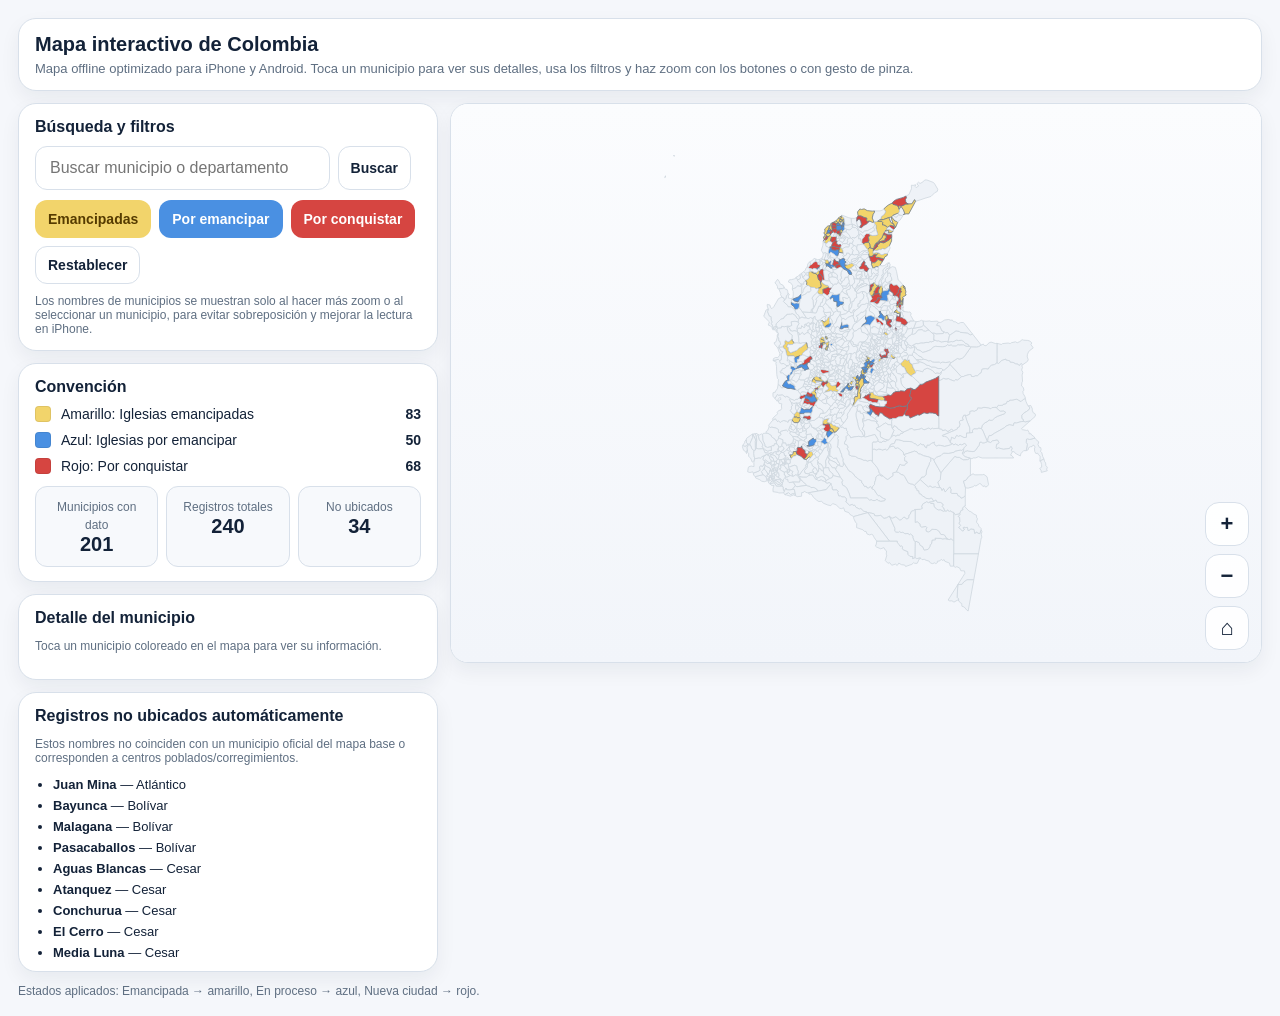
==== index.html @ 60531977 "Add files via upload Modificacion - Corregir file Windows - Mac" ====
<!DOCTYPE html>
<html lang="es">
<head>
<meta charset="utf-8">
<meta name="viewport" content="width=device-width, initial-scale=1, viewport-fit=cover">
<title>Mapa interactivo de Colombia</title>
<style>
:root {
  --bg:#f5f7fb; --card:#ffffff; --text:#132238; --muted:#5f6f82; --line:#d8e0ea;
  --yellow:#F2D46B; --blue:#4A90E2; --red:#D64541; --gray:#eef2f7;
}
* { box-sizing:border-box; }
html,body { margin:0; padding:0; background:var(--bg); color:var(--text); font-family:-apple-system,BlinkMacSystemFont,'Segoe UI',Roboto,Helvetica,Arial,sans-serif; }
.app {
  display:flex; flex-direction:column; gap:12px; padding: max(12px, env(safe-area-inset-top)) 12px max(12px, env(safe-area-inset-bottom));
  max-width: 100%;
}
.header, .panel, .map-card { background:var(--card); border:1px solid var(--line); border-radius:18px; box-shadow:0 8px 20px rgba(19,34,56,.06); }
.header { padding:14px 16px; }
.header h1 { margin:0 0 6px; font-size:20px; line-height:1.1; }
.header p { margin:0; color:var(--muted); font-size:13px; }
.controls { display:grid; grid-template-columns:1fr; gap:10px; }
.search-row { display:flex; gap:8px; }
.search-row input {
  flex:1; min-width:0; padding:12px 14px; border:1px solid var(--line); border-radius:12px; font-size:16px; background:#fff;
}
button {
  border:1px solid var(--line); background:#fff; color:var(--text); border-radius:12px; padding:10px 12px; font-size:14px; font-weight:600;
}
button:active { transform:scale(.98); }
.filters { display:flex; flex-wrap:wrap; gap:8px; }
.filter-btn.active { color:#fff; border-color:transparent; }
.filter-btn[data-status="Emancipada"].active { background:var(--yellow); color:#553b00; }
.filter-btn[data-status="En proceso"].active { background:var(--blue); }
.filter-btn[data-status="Nueva ciudad"].active { background:var(--red); }
.map-card { overflow:hidden; }
.map-wrap { position:relative; width:100%; height:62vh; min-height:480px; background:linear-gradient(180deg, #fbfcfe 0%, #f2f5fa 100%); }
svg { width:100%; height:100%; display:block; touch-action:none; user-select:none; text-rendering:geometricPrecision; }
.muni { vector-effect:non-scaling-stroke; }
.muni-label {
  font-size:3.2px; fill:#243447; paint-order:stroke; stroke:#fff; stroke-width:0.9px; stroke-linejoin:round;
  letter-spacing:0.05px; pointer-events:none; user-select:none; visibility:hidden; opacity:0;
}
.toolbar {
  position:absolute; right:12px; bottom:12px; display:flex; flex-direction:column; gap:8px;
}
.toolbar button {
  width:44px; height:44px; padding:0; font-size:22px; border-radius:14px; background:rgba(255,255,255,.95);
}
.grid {
  display:grid; grid-template-columns:1fr; gap:12px;
}
@media (min-width: 980px) {
  .grid { grid-template-columns:minmax(320px, 420px) 1fr; align-items:start; }
  .app { padding:18px; }
  .controls { grid-template-columns:1fr auto; align-items:center; }
}
.side { display:grid; gap:12px; }
.panel { padding:14px 16px; }
.panel h2 { margin:0 0 10px; font-size:16px; }
.legend { display:grid; gap:10px; }
.legend-item { display:flex; align-items:center; justify-content:space-between; gap:10px; font-size:14px; }
.legend-left { display:flex; align-items:center; gap:10px; }
.swatch { width:16px; height:16px; border-radius:4px; border:1px solid rgba(0,0,0,.08); }
small, .hint, .muted { color:var(--muted); font-size:12px; }
.stats { display:grid; grid-template-columns:repeat(3,1fr); gap:8px; }
.stat { background:#f7f9fc; border:1px solid var(--line); border-radius:12px; padding:10px; text-align:center; }
.stat strong { display:block; font-size:20px; }
.detail-title { display:flex; align-items:center; gap:10px; margin-bottom:8px; }
.detail-dot { width:12px; height:12px; border-radius:50%; }
.detail-list { display:grid; gap:8px; }
.record { border:1px solid var(--line); border-radius:12px; padding:10px; background:#fafcff; }
.record h3 { margin:0 0 6px; font-size:14px; }
.record p { margin:2px 0; font-size:13px; color:#2f3f51; }
.unmatched-list { margin:8px 0 0; padding-left:18px; max-height:180px; overflow:auto; }
.unmatched-list li { margin-bottom:6px; font-size:13px; }
.footer-note { font-size:12px; color:var(--muted); }
</style>
</head>
<body>
<div class="app">
  <div class="header">
    <h1>Mapa interactivo de Colombia</h1>
    <p>Mapa offline optimizado para iPhone y Android. Toca un municipio para ver sus detalles, usa los filtros y haz zoom con los botones o con gesto de pinza.</p>
  </div>

  <div class="grid">
    <div class="side">
      <div class="panel">
        <h2>Búsqueda y filtros</h2>
        <div class="controls">
          <div class="search-row">
            <input id="searchInput" type="text" list="municipios" placeholder="Buscar municipio o departamento">
            <button id="searchBtn">Buscar</button>
          </div>
        </div>
        <datalist id="municipios"></datalist>
        <div class="filters" style="margin-top:10px;">
          <button class="filter-btn active" data-status="Emancipada">Emancipadas</button>
          <button class="filter-btn active" data-status="En proceso">Por emancipar</button>
          <button class="filter-btn active" data-status="Nueva ciudad">Por conquistar</button>
          <button id="resetBtn">Restablecer</button>
        </div>
        <p class="hint" style="margin:10px 0 0;">Los nombres de municipios se muestran solo al hacer más zoom o al seleccionar un municipio, para evitar sobreposición y mejorar la lectura en iPhone.</p>
      </div>

      <div class="panel">
        <h2>Convención</h2>
        <div class="legend">
          <div class="legend-item">
            <div class="legend-left"><span class="swatch" style="background:var(--yellow)"></span><span>Amarillo: Iglesias emancipadas</span></div>
            <strong>83</strong>
          </div>
          <div class="legend-item">
            <div class="legend-left"><span class="swatch" style="background:var(--blue)"></span><span>Azul: Iglesias por emancipar</span></div>
            <strong>50</strong>
          </div>
          <div class="legend-item">
            <div class="legend-left"><span class="swatch" style="background:var(--red)"></span><span>Rojo: Por conquistar</span></div>
            <strong>68</strong>
          </div>
        </div>
        <div class="stats" style="margin-top:12px;">
          <div class="stat"><small>Municipios con dato</small><strong>201</strong></div>
          <div class="stat"><small>Registros totales</small><strong>240</strong></div>
          <div class="stat"><small>No ubicados</small><strong>34</strong></div>
        </div>
      </div>

      <div class="panel" id="detailPanel">
        <h2>Detalle del municipio</h2>
        <p class="muted">Toca un municipio coloreado en el mapa para ver su información.</p>
      </div>

      <div class="panel">
        <h2>Registros no ubicados automáticamente</h2>
        <p class="muted">Estos nombres no coinciden con un municipio oficial del mapa base o corresponden a centros poblados/corregimientos.</p>
        <ul class="unmatched-list"><li><strong>Juan Mina</strong> <span>— Atlántico</span></li><li><strong>Bayunca</strong> <span>— Bolívar</span></li><li><strong>Malagana</strong> <span>— Bolívar</span></li><li><strong>Pasacaballos</strong> <span>— Bolívar</span></li><li><strong>Aguas Blancas</strong> <span>— Cesar</span></li><li><strong>Atanquez</strong> <span>— Cesar</span></li><li><strong>Conchurua</strong> <span>— Cesar</span></li><li><strong>El Cerro</strong> <span>— Cesar</span></li><li><strong>Media Luna</strong> <span>— Cesar</span></li><li><strong>La Mina</strong> <span>— Cesar</span></li><li><strong>Las Minas de iracal</strong> <span>— Cesar</span></li><li><strong>El Mojao</strong> <span>— Cesar</span></li><li><strong>Patillal</strong> <span>— Cesar</span></li><li><strong>Pontón</strong> <span>— Cesar</span></li><li><strong>Valencia de Jesús</strong> <span>— Cesar</span></li><li><strong>Guacochito</strong> <span>— Cesar</span></li><li><strong>La Vega</strong> <span>— Cesar</span></li><li><strong>Las flores</strong> <span>— Cesar</span></li><li><strong>Las raíces</strong> <span>— Cesar</span></li><li><strong>Los haticos</strong> <span>— Cesar</span></li><li><strong>Los corazones</strong> <span>— Cesar</span></li><li><strong>Maria Angola</strong> <span>— Cesar</span></li><li><strong>Mingueo</strong> <span>— La Guajira</span></li><li><strong>Piedra lisa</strong> <span>— La Guajira</span></li><li><strong>Rio seco</strong> <span>— Cesar</span></li><li><strong>Badillo</strong> <span>— Cesar</span></li><li><strong>Villa rueda</strong> <span>— Cesar</span></li><li><strong>Guatapuri</strong> <span>— Cesar</span></li><li><strong>Casacara</strong> <span>— Cesar</span></li><li><strong>Jagua del pilar</strong> <span>— La Guajira</span></li><li><strong>San José de oriente</strong> <span>— Cesar</span></li><li><strong>Santo Tomas de Villanueva</strong> <span>— Cesar</span></li><li><strong>La Gran Via</strong> <span>— Cundinamarca</span></li><li><strong>Orihueca</strong> <span>— Magdalena</span></li></ul>
      </div>
    </div>

    <div class="map-card">
      <div class="map-wrap">
        <svg id="mapSvg" viewBox="0 0 1000 1400" aria-label="Mapa de Colombia">
          <g id="viewport">
            <g id="paths">
              <path id="m18001" class="muni" data-code="18001" data-name="FLORENCIA" data-dept="CAQUETÁ" data-status="" d="M431.6,879.1L423.7,896.0L424.9,906.3L423.7,912.9L417.9,914.2L416.4,909.8L411.6,903.1L407.5,902.9L404.3,897.4L402.7,895.3L405.7,891.3L403.8,885.8L407.2,884.2L410.2,878.2L412.1,877.4L416.6,869.6L420.0,862.9L425.9,861.2L427.1,857.9L429.8,862.6L429.3,870.8L432.0,872.1L431.6,879.1Z" fill="#eef2f7" stroke="#cfd7df" stroke-width="0.8"></path> <path id="m18029" class="muni" data-code="18029" data-name="ALBANIA" data-dept="CAQUETÁ" data-status="" d="M405.7,922.8L402.3,923.9L402.0,927.8L395.1,928.1L392.9,923.3L390.4,919.0L396.1,911.8L399.5,913.0L403.8,921.7L405.7,922.8Z" fill="#eef2f7" stroke="#cfd7df" stroke-width="0.8"></path> <path id="m18094" class="muni" data-code="18094" data-name="BELÉN DE LOS ANDAQUÍES" data-dept="CAQUETÁ" data-status="" d="M404.3,897.4L404.4,905.6L407.0,908.1L405.7,922.8L403.8,921.7L399.5,913.0L396.1,911.8L390.3,907.8L388.3,900.9L383.6,898.6L391.1,894.9L396.3,888.8L403.8,885.8L405.7,891.3L402.7,895.3L404.3,897.4Z" fill="#eef2f7" stroke="#cfd7df" stroke-width="0.8"></path> <path id="m18247" class="muni" data-code="18247" data-name="EL DONCELLO" data-dept="CAQUETÁ" data-status="" d="M432.0,849.6L436.1,853.0L438.0,861.6L435.4,867.0L434.2,883.3L437.7,883.8L443.1,889.2L451.1,887.8L453.1,893.3L458.9,902.5L459.1,907.6L452.1,903.9L449.7,899.8L433.2,892.5L431.2,886.7L434.6,876.0L429.7,850.2L432.0,849.6Z" fill="#eef2f7" stroke="#cfd7df" stroke-width="0.8"></path> <path id="m18256" class="muni" data-code="18256" data-name="EL PAUJÍL" data-dept="CAQUETÁ" data-status="" d="M456.8,906.4L450.9,910.0L449.3,917.4L447.0,913.0L440.8,912.8L437.6,907.7L433.4,903.8L430.8,898.5L432.7,892.3L428.5,885.4L431.6,879.1L432.0,872.1L429.3,870.8L429.8,862.6L427.1,857.9L429.1,851.0L429.7,850.2L434.6,876.0L431.2,886.7L433.2,892.5L449.7,899.8L452.1,903.9L456.8,906.4Z" fill="#eef2f7" stroke="#cfd7df" stroke-width="0.8"></path> <path id="m18410" class="muni" data-code="18410" data-name="LA MONTAÑITA" data-dept="CAQUETÁ" data-status="" d="M449.3,917.4L457.3,928.6L461.0,936.6L442.0,932.3L442.1,928.0L436.5,923.9L432.3,918.2L431.3,912.4L423.7,912.9L424.9,906.3L423.7,896.0L428.5,885.4L432.7,892.3L430.8,898.5L433.4,903.8L437.6,907.7L440.8,912.8L447.0,913.0L449.3,917.4Z" fill="#eef2f7" stroke="#cfd7df" stroke-width="0.8"></path> <path id="m18460" class="muni" data-code="18460" data-name="MILÁN" data-dept="CAQUETÁ" data-status="" d="M442.0,932.3L440.0,937.6L433.7,939.9L428.7,933.0L419.6,929.4L417.9,921.0L417.9,914.2L423.7,912.9L431.3,912.4L432.3,918.2L436.5,923.9L442.1,928.0L442.0,932.3Z" fill="#eef2f7" stroke="#cfd7df" stroke-width="0.8"></path> <path id="m18479" class="muni" data-code="18479" data-name="MORELIA" data-dept="CAQUETÁ" data-status="" d="M417.9,914.2L417.9,921.0L412.8,919.8L411.5,916.0L406.7,914.2L407.0,908.1L404.4,905.6L404.3,897.4L407.5,902.9L411.6,903.1L416.4,909.8L417.9,914.2Z" fill="#eef2f7" stroke="#cfd7df" stroke-width="0.8"></path> <path id="m18610" class="muni" data-code="18610" data-name="SAN JOSÉ DEL FRAGUA" data-dept="CAQUETÁ" data-status="" d="M383.6,898.6L388.3,900.9L390.3,907.8L396.1,911.8L390.4,919.0L392.9,923.3L383.7,925.4L381.5,928.5L371.9,926.2L370.5,919.8L376.9,912.2L378.2,903.5L380.4,900.4L379.1,897.0L383.6,898.6Z" fill="#eef2f7" stroke="#cfd7df" stroke-width="0.8"></path> <path id="m18860" class="muni" data-code="18860" data-name="VALPARAÍSO" data-dept="CAQUETÁ" data-status="" d="M417.9,921.0L419.6,929.4L428.7,933.0L433.7,939.9L424.3,945.2L421.2,937.5L413.3,934.2L401.6,939.3L398.1,933.3L399.2,928.7L402.0,927.8L402.3,923.9L405.7,922.8L406.7,914.2L411.5,916.0L412.8,919.8L417.9,921.0Z" fill="#eef2f7" stroke="#cfd7df" stroke-width="0.8"></path> <path id="m18150" class="muni" data-code="18150" data-name="CARTAGENA DEL CHAIRÁ" data-dept="CAQUETÁ" data-status="" d="M540.2,965.0L546.1,968.4L552.3,978.6L556.2,983.0L558.6,982.2L568.4,989.2L574.2,991.1L571.7,995.7L562.4,997.1L556.5,995.2L552.6,992.1L548.2,994.9L542.1,994.9L537.9,992.7L534.5,994.5L528.0,988.6L486.1,988.6L483.2,978.2L477.7,965.6L472.8,959.3L466.5,956.6L464.2,948.6L466.6,944.8L461.0,936.6L457.3,928.6L449.3,917.4L450.9,910.0L456.8,906.4L459.1,907.6L465.9,909.7L467.6,908.0L468.3,898.4L482.1,919.9L488.6,923.7L494.4,928.6L497.0,933.8L503.0,937.8L507.8,942.6L514.2,945.4L514.6,950.7L517.6,952.9L521.5,959.8L525.6,958.7L527.5,962.5L531.5,963.1L536.6,959.4L540.2,965.0Z" fill="#eef2f7" stroke="#cfd7df" stroke-width="0.8"></path> <path id="m18753" class="muni" data-code="18753" data-name="SAN VICENTE DEL CAGUÁN" data-dept="CAQUETÁ" data-status="" d="M480.4,829.4L475.2,834.7L475.7,841.5L471.2,849.6L471.1,853.0L477.1,854.8L480.8,861.8L477.5,864.3L482.9,872.9L482.7,880.3L488.7,883.0L498.3,884.2L505.7,888.8L512.3,890.4L519.5,893.8L524.8,893.9L528.2,895.8L535.9,893.8L541.0,895.5L541.1,897.8L552.9,911.7L556.9,919.2L558.2,925.5L562.8,929.8L568.2,933.0L564.8,934.2L559.2,930.7L553.6,932.2L550.4,936.1L549.0,943.9L546.9,949.1L546.4,954.6L542.1,959.5L540.2,965.0L536.6,959.4L531.5,963.1L527.5,962.5L525.6,958.7L521.5,959.8L517.6,952.9L514.6,950.7L514.2,945.4L507.8,942.6L503.0,937.8L497.0,933.8L494.4,928.6L488.6,923.7L482.1,919.9L466.8,896.1L467.5,889.4L464.6,886.6L463.7,879.2L460.9,873.5L458.0,864.2L452.9,860.8L454.1,856.7L455.3,842.8L453.6,838.9L455.8,834.0L451.1,829.9L445.9,831.8L444.8,824.7L445.2,823.7L450.0,822.4L458.2,812.6L461.1,808.2L462.4,811.5L467.3,810.1L469.9,814.1L475.8,813.2L476.3,818.6L479.1,821.9L478.0,824.6L480.4,829.4Z" fill="#eef2f7" stroke="#cfd7df" stroke-width="0.8"></path> <path id="m18756" class="muni" data-code="18756" data-name="SOLANO" data-dept="CAQUETÁ" data-status="" d="M646.0,956.7L649.3,959.0L648.8,963.0L652.7,964.5L653.2,969.9L657.4,970.2L658.9,977.7L663.0,978.4L667.6,984.2L672.2,985.6L675.0,989.0L683.7,990.5L688.5,988.3L691.0,989.6L693.5,994.7L696.2,995.7L695.1,997.3L684.5,999.1L682.0,1000.3L677.2,998.1L667.2,1003.9L665.1,1010.1L666.8,1014.5L661.7,1017.0L648.4,1017.4L644.1,1020.5L638.9,1022.0L636.3,1029.3L633.3,1031.3L632.5,1038.6L627.7,1041.6L620.2,1036.1L613.4,1043.2L609.9,1044.3L600.0,1035.7L591.5,1039.4L587.6,1038.6L583.8,1034.0L576.3,1038.5L570.1,1039.8L562.0,1032.2L552.1,1033.6L546.8,1032.8L546.2,1028.9L539.9,1026.8L529.3,1025.3L526.8,1023.5L519.2,1021.7L512.0,1014.8L509.0,1016.4L500.4,1012.3L496.4,1006.5L492.5,1007.2L490.7,1004.4L484.2,1007.3L473.7,997.2L476.3,996.1L475.3,989.2L471.5,986.1L464.6,985.7L461.5,983.5L456.8,983.7L453.6,974.6L455.7,973.0L452.4,968.3L441.9,968.6L439.4,963.0L441.2,960.7L437.1,956.9L437.4,952.7L432.7,950.0L427.3,951.9L423.4,949.0L424.3,945.2L433.7,939.9L440.0,937.6L442.0,932.3L461.0,936.6L466.6,944.8L464.2,948.6L466.5,956.6L472.8,959.3L477.7,965.6L483.2,978.2L486.1,988.6L528.0,988.6L534.5,994.5L537.9,992.7L542.1,994.9L548.2,994.9L552.6,992.1L556.5,995.2L562.4,997.1L571.7,995.7L574.2,991.1L568.4,989.2L558.6,982.2L556.2,983.0L552.3,978.6L546.1,968.4L540.2,965.0L542.1,959.5L546.4,954.6L546.9,949.1L549.0,943.9L550.4,936.1L553.6,932.2L559.2,930.7L564.8,934.2L568.2,933.0L569.6,935.2L578.5,941.8L580.7,941.1L592.8,932.2L592.0,925.6L601.3,923.0L606.1,923.9L615.4,930.6L618.0,929.6L622.4,934.9L630.8,950.3L635.8,952.6L642.9,954.1L646.0,956.7Z" fill="#eef2f7" stroke="#cfd7df" stroke-width="0.8"></path> <path id="m18785" class="muni" data-code="18785" data-name="SOLITA" data-dept="CAQUETÁ" data-status="" d="M424.3,945.2L423.4,949.0L419.9,946.2L415.5,945.5L413.5,943.0L405.7,945.5L402.3,941.8L401.6,939.3L413.3,934.2L421.2,937.5L424.3,945.2Z" fill="#eef2f7" stroke="#cfd7df" stroke-width="0.8"></path> <path id="m18205" class="muni" data-code="18205" data-name="CURILLO" data-dept="CAQUETÁ" data-status="" d="M402.0,927.8L399.2,928.7L398.1,933.3L401.6,939.3L402.3,941.8L399.3,942.5L391.6,931.0L384.6,931.3L381.5,928.5L383.7,925.4L392.9,923.3L395.1,928.1L402.0,927.8Z" fill="#eef2f7" stroke="#cfd7df" stroke-width="0.8"></path> <path id="m18592" class="muni" data-code="18592" data-name="PUERTO RICO" data-dept="CAQUETÁ" data-status="" d="M468.3,898.4L467.6,908.0L465.9,909.7L459.1,907.6L458.9,902.5L453.1,893.3L451.1,887.8L443.1,889.2L437.7,883.8L434.2,883.3L435.4,867.0L438.0,861.6L436.1,853.0L432.0,849.6L442.0,837.4L445.9,831.8L451.1,829.9L455.8,834.0L453.6,838.9L455.3,842.8L454.1,856.7L452.9,860.8L458.0,864.2L460.9,873.5L463.7,879.2L464.6,886.6L467.5,889.4L466.8,896.1L468.3,898.4Z" fill="#eef2f7" stroke="#cfd7df" stroke-width="0.8"></path> <path id="m19001" class="muni" data-code="19001" data-name="POPAYÁN" data-dept="CAUCA" data-status="" d="M352.1,834.8L365.2,843.1L357.3,843.7L355.7,850.3L354.1,844.8L350.1,843.7L343.3,839.7L340.5,833.8L352.1,834.8Z" fill="#eef2f7" stroke="#cfd7df" stroke-width="0.8"></path> <path id="m19022" class="muni" data-code="19022" data-name="ALMAGUER" data-dept="CAUCA" data-status="" d="M343.3,871.8L341.8,877.3L338.8,880.6L334.0,880.4L329.7,875.5L334.2,871.6L336.1,871.4L339.0,873.7L343.3,871.8Z" fill="#eef2f7" stroke="#cfd7df" stroke-width="0.8"></path> <path id="m19050" class="muni" data-code="19050" data-name="ARGELIA" data-dept="CAUCA" data-status="" d="M305.6,837.7L316.7,842.4L316.9,850.1L314.8,851.4L314.0,857.4L311.8,860.3L305.8,861.1L304.7,856.2L301.3,853.4L299.5,845.8L304.8,841.5L305.6,837.7Z" fill="#eef2f7" stroke="#cfd7df" stroke-width="0.8"></path> <path id="m19075" class="muni" data-code="19075" data-name="BALBOA" data-dept="CAUCA" data-status="" d="M312.5,873.4L304.1,867.3L305.8,861.1L311.8,860.3L314.0,857.4L319.9,863.0L317.8,868.6L315.1,868.7L312.5,873.4Z" fill="#eef2f7" stroke="#cfd7df" stroke-width="0.8"></path> <path id="m19100" class="muni" data-code="19100" data-name="BOLÍVAR" data-dept="CAUCA" data-status="" d="M334.2,871.6L329.7,875.5L334.0,880.4L337.9,889.7L335.1,894.0L332.0,892.3L329.7,888.0L323.8,889.0L322.2,887.3L324.3,882.3L320.4,881.8L319.8,876.7L317.1,874.5L323.3,870.3L328.7,864.2L326.6,867.7L334.2,871.6Z" fill="#eef2f7" stroke="#cfd7df" stroke-width="0.8"></path> <path id="m19110" class="muni" data-code="19110" data-name="BUENOS AIRES" data-dept="CAUCA" data-status="" d="M354.1,799.3L350.6,814.0L349.3,814.1L348.5,813.1L345.7,807.1L338.1,802.6L337.7,797.8L339.6,791.0L341.7,796.4L346.3,799.5L354.1,799.3Z" fill="#eef2f7" stroke="#cfd7df" stroke-width="0.8"></path> <path id="m19130" class="muni" data-code="19130" data-name="CAJIBÍO" data-dept="CAUCA" data-status="" d="M346.9,824.1L350.3,827.7L357.7,830.8L358.0,831.4L352.1,834.8L340.5,833.8L333.7,826.7L335.1,821.3L346.9,824.1Z" fill="#eef2f7" stroke="#cfd7df" stroke-width="0.8"></path> <path id="m19137" class="muni" data-code="19137" data-name="CALDONO" data-dept="CAUCA" data-status="" d="M366.5,820.9L363.4,823.9L357.5,824.9L353.1,817.1L349.3,814.1L354.4,813.3L359.2,816.0L366.6,811.2L366.5,820.9Z" fill="#eef2f7" stroke="#cfd7df" stroke-width="0.8"></path> <path id="m19142" class="muni" data-code="19142" data-name="CALOTO" data-dept="CAUCA" data-status="" d="M362.3,792.1L362.9,792.5L362.0,795.4L364.0,801.0L367.0,801.3L367.1,794.8L368.6,797.4L372.3,801.4L369.8,806.5L366.4,811.1L361.8,804.7L362.2,799.2L360.6,796.0L362.3,792.1Z" fill="#eef2f7" stroke="#cfd7df" stroke-width="0.8"></path> <path id="m19212" class="muni" data-code="19212" data-name="CORINTO" data-dept="CAUCA" data-status="" d="M384.6,795.7L383.4,799.7L376.2,802.0L372.3,801.4L368.6,797.4L371.5,791.2L382.0,795.8L384.6,795.7Z" fill="#eef2f7" stroke="#cfd7df" stroke-width="0.8"></path> <path id="m19290" class="muni" data-code="19290" data-name="FLORENCIA" data-dept="CAUCA" data-status="" d="M322.2,887.3L323.8,889.0L321.0,891.5L316.3,891.3L322.2,887.3Z" fill="#eef2f7" stroke="#cfd7df" stroke-width="0.8"></path> <path id="m19300" class="muni" data-code="19300" data-name="GUACHENÉ" data-dept="CAUCA" data-status="" d="M365.7,792.7L367.1,794.8L367.0,801.3L364.0,801.0L362.0,795.4L362.9,792.5L365.7,792.7Z" fill="#eef2f7" stroke="#cfd7df" stroke-width="0.8"></path> <path id="m19355" class="muni" data-code="19355" data-name="INZÁ" data-dept="CAUCA" data-status="" d="M392.5,838.3L375.9,849.9L369.2,845.1L371.5,840.5L375.4,839.4L375.5,835.1L376.4,829.7L387.6,827.3L388.4,832.6L392.8,835.6L392.5,838.3Z" fill="#eef2f7" stroke="#cfd7df" stroke-width="0.8"></path> <path id="m19364" class="muni" data-code="19364" data-name="JAMBALÓ" data-dept="CAUCA" data-status="" d="M369.8,806.5L370.4,814.1L375.6,815.3L374.3,820.0L366.5,820.9L366.6,811.2L366.4,811.1L369.8,806.5Z" fill="#eef2f7" stroke="#cfd7df" stroke-width="0.8"></path> <path id="m19392" class="muni" data-code="19392" data-name="LA SIERRA" data-dept="CAUCA" data-status="" d="M335.8,855.8L343.1,855.7L348.2,858.3L344.3,861.3L332.8,860.0L329.9,853.8L335.8,855.8Z" fill="#eef2f7" stroke="#cfd7df" stroke-width="0.8"></path> <path id="m19397" class="muni" data-code="19397" data-name="LA VEGA" data-dept="CAUCA" data-status="" d="M344.3,861.3L347.1,867.6L352.6,868.6L349.8,872.1L343.3,871.8L339.0,873.7L336.1,871.4L333.4,867.7L332.8,860.0L344.3,861.3Z" fill="#eef2f7" stroke="#cfd7df" stroke-width="0.8"></path> <path id="m19450" class="muni" data-code="19450" data-name="MERCADERES" data-dept="CAUCA" data-status="" d="M317.1,874.5L319.8,876.7L320.4,881.8L324.3,882.3L322.2,887.3L316.3,891.3L310.2,892.6L304.2,891.0L306.5,885.6L306.5,881.4L312.5,873.4L317.1,874.5Z" fill="#eef2f7" stroke="#cfd7df" stroke-width="0.8"></path> <path id="m19455" class="muni" data-code="19455" data-name="MIRANDA" data-dept="CAUCA" data-status="" d="M386.5,791.5L384.2,793.1L384.6,795.7L382.0,795.8L371.5,791.2L366.2,790.4L367.4,787.4L367.9,787.7L375.3,788.0L377.7,791.2L386.5,791.5Z" fill="#eef2f7" stroke="#cfd7df" stroke-width="0.8"></path> <path id="m19473" class="muni" data-code="19473" data-name="MORALES" data-dept="CAUCA" data-status="" d="M348.5,813.1L350.6,815.3L352.9,823.2L346.9,824.1L335.1,821.3L330.9,817.8L334.7,807.4L338.4,808.9L336.6,815.4L343.7,818.5L348.5,813.1Z" fill="#eef2f7" stroke="#cfd7df" stroke-width="0.8"></path> <path id="m19513" class="muni" data-code="19513" data-name="PADILLA" data-dept="CAUCA" data-status="" d="M371.5,791.2L368.6,797.4L365.7,792.7L366.2,790.4L371.5,791.2Z" fill="#eef2f7" stroke="#cfd7df" stroke-width="0.8"></path> <path id="m19517" class="muni" data-code="19517" data-name="PÁEZ" data-dept="CAUCA" data-status="" d="M388.2,809.7L396.7,815.3L401.5,816.5L402.3,819.7L406.3,824.1L405.5,826.5L400.4,834.5L402.0,839.3L400.3,840.9L395.9,841.7L392.5,838.3L392.8,835.6L388.4,832.6L387.6,827.3L376.4,829.7L373.9,828.4L376.1,820.5L374.3,820.0L375.6,815.3L382.5,810.8L385.7,802.9L388.7,805.6L388.2,809.7Z" fill="#eef2f7" stroke="#cfd7df" stroke-width="0.8"></path> <path id="m19532" class="muni" data-code="19532" data-name="PATÍA" data-dept="CAUCA" data-status="" d="M329.9,853.8L332.4,859.8L323.3,870.3L317.1,874.5L312.5,873.4L315.1,868.7L317.8,868.6L319.9,863.0L314.0,857.4L314.8,851.4L316.9,850.1L323.7,850.1L326.0,857.2L329.9,853.8Z" fill="#eef2f7" stroke="#cfd7df" stroke-width="0.8"></path> <path id="m19533" class="muni" data-code="19533" data-name="PIAMONTE" data-dept="CAUCA" data-status="" d="M381.5,928.5L384.6,931.3L379.4,933.1L376.3,936.4L364.2,936.3L358.7,934.5L353.5,929.8L359.8,928.8L362.7,923.1L374.1,910.2L373.4,906.6L376.1,903.0L377.2,897.9L379.1,897.0L380.4,900.4L378.2,903.5L376.9,912.2L370.5,919.8L371.9,926.2L381.5,928.5Z" fill="#eef2f7" stroke="#cfd7df" stroke-width="0.8"></path> <path id="m19548" class="muni" data-code="19548" data-name="PIENDAMÓ - TUNÍA" data-dept="CAUCA" data-status="" d="M357.5,824.9L357.7,830.8L350.3,827.7L346.9,824.1L352.9,823.2L350.6,815.3L353.1,817.1L357.5,824.9Z" fill="#eef2f7" stroke="#cfd7df" stroke-width="0.8"></path> <path id="m19573" class="muni" data-code="19573" data-name="PUERTO TEJADA" data-dept="CAUCA" data-status="" d="M360.3,789.2L358.3,787.2L360.3,784.7L367.4,787.4L365.7,792.7L362.9,792.5L362.3,792.1L360.3,789.2Z" fill="#eef2f7" stroke="#cfd7df" stroke-width="0.8"></path> <path id="m19585" class="muni" data-code="19585" data-name="PURACÉ" data-dept="CAUCA" data-status="" d="M369.2,845.1L375.9,849.9L381.9,845.9L380.6,851.5L382.2,856.0L376.6,857.7L372.3,853.0L366.8,853.0L363.0,858.1L362.6,862.2L354.3,861.5L355.7,850.3L357.3,843.7L365.2,843.1L369.2,845.1Z" fill="#eef2f7" stroke="#cfd7df" stroke-width="0.8"></path> <path id="m19622" class="muni" data-code="19622" data-name="ROSAS" data-dept="CAUCA" data-status="" d="M341.1,850.7L343.9,852.0L347.8,855.4L348.2,858.3L343.1,855.7L335.8,855.8L336.8,851.3L341.1,850.7Z" fill="#eef2f7" stroke="#cfd7df" stroke-width="0.8"></path> <path id="m19693" class="muni has-data" data-code="19693" data-name="SAN SEBASTIÁN" data-dept="CAUCA" data-status="Emancipada" d="M349.8,872.1L352.0,879.0L347.9,883.4L343.7,883.0L337.9,889.7L334.0,880.4L338.8,880.6L341.8,877.3L343.3,871.8L349.8,872.1Z" fill="#F2D46B" stroke="#96a1ad" stroke-width="0.8"></path> <path id="m19698" class="muni" data-code="19698" data-name="SANTANDER DE QUILICHAO" data-dept="CAUCA" data-status="" d="M357.6,796.6L362.2,799.2L361.8,804.7L366.6,811.2L359.2,816.0L354.4,813.3L350.6,814.0L354.1,799.3L357.6,796.6Z" fill="#eef2f7" stroke="#cfd7df" stroke-width="0.8"></path> <path id="m19701" class="muni" data-code="19701" data-name="SANTA ROSA" data-dept="CAUCA" data-status="" d="M369.6,890.9L375.4,892.2L377.2,897.9L376.1,903.0L373.4,906.6L374.1,910.2L362.7,923.1L359.8,928.8L353.5,929.8L355.2,921.8L352.3,915.4L351.2,908.3L345.1,906.4L332.9,911.0L330.6,912.7L330.2,902.7L334.7,901.3L335.1,894.0L337.9,889.7L343.7,883.0L347.9,883.4L352.0,879.0L362.1,884.0L369.6,890.9Z" fill="#eef2f7" stroke="#cfd7df" stroke-width="0.8"></path> <path id="m19743" class="muni" data-code="19743" data-name="SILVIA" data-dept="CAUCA" data-status="" d="M376.4,829.7L375.5,835.1L367.8,837.1L362.1,835.1L358.0,831.4L357.5,824.9L363.4,823.9L366.5,820.9L374.3,820.0L376.1,820.5L373.9,828.4L376.4,829.7Z" fill="#eef2f7" stroke="#cfd7df" stroke-width="0.8"></path> <path id="m19760" class="muni" data-code="19760" data-name="SOTARÁ - PAISPAMBA" data-dept="CAUCA" data-status="" d="M350.1,843.7L354.1,844.8L355.7,850.3L354.3,861.5L352.0,863.5L352.6,868.6L347.1,867.6L344.3,861.3L348.2,858.3L347.8,855.4L343.9,852.0L348.2,850.5L347.5,847.0L350.1,843.7Z" fill="#eef2f7" stroke="#cfd7df" stroke-width="0.8"></path> <path id="m19780" class="muni" data-code="19780" data-name="SUÁREZ" data-dept="CAUCA" data-status="" d="M348.5,813.1L343.7,818.5L336.6,815.4L338.4,808.9L334.7,807.4L338.1,802.6L345.7,807.1L348.5,813.1Z" fill="#eef2f7" stroke="#cfd7df" stroke-width="0.8"></path> <path id="m19785" class="muni" data-code="19785" data-name="SUCRE" data-dept="CAUCA" data-status="" d="M332.8,860.0L333.4,867.7L336.1,871.4L334.2,871.6L326.6,867.7L328.7,864.2L332.4,859.8L332.8,860.0Z" fill="#eef2f7" stroke="#cfd7df" stroke-width="0.8"></path> <path id="m19807" class="muni" data-code="19807" data-name="TIMBÍO" data-dept="CAUCA" data-status="" d="M350.1,843.7L347.5,847.0L348.2,850.5L343.9,852.0L341.1,850.7L343.3,839.7L350.1,843.7Z" fill="#eef2f7" stroke="#cfd7df" stroke-width="0.8"></path> <path id="m19821" class="muni" data-code="19821" data-name="TORIBÍO" data-dept="CAUCA" data-status="" d="M385.7,802.9L382.5,810.8L375.6,815.3L370.4,814.1L369.8,806.5L372.3,801.4L376.2,802.0L383.4,799.7L385.7,802.9Z" fill="#eef2f7" stroke="#cfd7df" stroke-width="0.8"></path> <path id="m19824" class="muni" data-code="19824" data-name="TOTORÓ" data-dept="CAUCA" data-status="" d="M358.0,831.4L362.1,835.1L367.8,837.1L375.5,835.1L375.4,839.4L371.5,840.5L369.2,845.1L365.2,843.1L352.1,834.8L358.0,831.4Z" fill="#eef2f7" stroke="#cfd7df" stroke-width="0.8"></path> <path id="m19256" class="muni" data-code="19256" data-name="EL TAMBO" data-dept="CAUCA" data-status="" d="M330.9,817.8L335.1,821.3L333.7,826.7L340.5,833.8L343.3,839.7L341.1,850.7L336.8,851.3L335.8,855.8L329.9,853.8L326.0,857.2L323.7,850.1L316.9,850.1L316.7,842.4L305.6,837.7L305.5,834.5L312.2,828.8L309.3,825.1L311.4,820.8L325.0,817.6L328.1,820.5L330.9,817.8Z" fill="#eef2f7" stroke="#cfd7df" stroke-width="0.8"></path> <path id="m19318" class="muni" data-code="19318" data-name="GUAPI" data-dept="CAUCA" data-status="" d="M299.5,845.8L301.3,853.4L295.9,852.0L294.1,857.9L289.8,857.4L286.9,859.7L278.2,861.8L271.6,859.1L270.8,853.7L266.3,843.9L265.6,829.1L267.0,826.5L274.7,825.9L278.9,826.1L287.4,831.1L288.2,834.8L296.7,840.6L299.5,845.8Z" fill="#eef2f7" stroke="#cfd7df" stroke-width="0.8"></path> <path id="m19418" class="muni" data-code="19418" data-name="LÓPEZ DE MICAY" data-dept="CAUCA" data-status="" d="M339.2,791.8L337.7,797.8L338.1,802.6L334.7,807.4L330.9,817.8L328.1,820.5L325.0,817.6L311.4,820.8L309.3,825.1L305.4,824.2L305.5,817.1L299.5,813.1L288.6,810.8L284.7,812.0L282.3,809.3L280.9,805.9L289.2,795.4L293.4,792.0L297.8,789.5L303.1,796.8L305.1,794.7L310.4,798.9L314.0,795.8L319.0,794.0L325.7,795.9L329.5,798.5L331.4,792.9L339.2,791.8Z" fill="#eef2f7" stroke="#cfd7df" stroke-width="0.8"></path> <path id="m19809" class="muni" data-code="19809" data-name="TIMBIQUÍ" data-dept="CAUCA" data-status="" d="M309.3,825.1L312.2,828.8L305.5,834.5L305.6,837.7L304.8,841.5L299.5,845.8L296.7,840.6L288.2,834.8L287.4,831.1L278.9,826.1L274.7,825.9L274.1,822.2L278.0,819.7L282.3,809.3L284.7,812.0L288.6,810.8L299.5,813.1L305.5,817.1L305.4,824.2L309.3,825.1Z" fill="#eef2f7" stroke="#cfd7df" stroke-width="0.8"></path> <path id="m19845" class="muni" data-code="19845" data-name="VILLA RICA" data-dept="CAUCA" data-status="" d="M362.3,792.1L360.6,796.0L362.2,799.2L357.6,796.6L360.3,789.2L362.3,792.1Z" fill="#eef2f7" stroke="#cfd7df" stroke-width="0.8"></path> <path id="m76001" class="muni has-data" data-code="76001" data-name="CALI" data-dept="VALLE DEL CAUCA" data-status="Emancipada" d="M358.3,773.2L359.4,776.7L360.3,784.7L358.3,787.2L354.0,787.6L350.8,785.6L345.2,785.8L344.4,778.3L348.1,775.8L351.6,770.5L354.7,773.6L358.3,773.2Z" fill="#F2D46B" stroke="#96a1ad" stroke-width="0.8"></path> <path id="m76036" class="muni has-data" data-code="76036" data-name="ANDALUCÍA" data-dept="VALLE DEL CAUCA" data-status="Nueva ciudad" d="M385.4,735.5L379.0,733.5L374.2,730.4L374.0,729.4L374.9,727.4L380.3,729.4L385.4,735.5Z" fill="#D64541" stroke="#96a1ad" stroke-width="0.8"></path> <path id="m76041" class="muni" data-code="76041" data-name="ANSERMANUEVO" data-dept="VALLE DEL CAUCA" data-status="" d="M390.7,684.3L395.5,684.8L394.2,689.0L392.4,689.4L389.0,696.5L384.3,693.7L380.5,690.5L381.2,686.7L385.4,687.1L390.7,684.3Z" fill="#eef2f7" stroke="#cfd7df" stroke-width="0.8"></path> <path id="m76054" class="muni" data-code="76054" data-name="ARGELIA" data-dept="VALLE DEL CAUCA" data-status="" d="M384.3,693.7L382.1,699.1L377.5,697.1L380.5,690.5L384.3,693.7Z" fill="#eef2f7" stroke="#cfd7df" stroke-width="0.8"></path> <path id="m76111" class="muni has-data" data-code="76111" data-name="GUADALAJARA DE BUGA" data-dept="VALLE DEL CAUCA" data-status="Nueva ciudad" d="M369.9,741.7L375.4,745.6L380.9,747.5L383.5,744.0L384.6,747.3L390.2,748.1L398.2,746.0L399.7,748.4L395.4,757.5L392.9,759.7L390.1,757.0L384.7,756.1L383.3,752.9L378.6,753.9L372.2,751.7L366.0,753.4L369.9,741.7Z" fill="#D64541" stroke="#96a1ad" stroke-width="0.8"></path> <path id="m76113" class="muni has-data" data-code="76113" data-name="BUGALAGRANDE" data-dept="VALLE DEL CAUCA" data-status="Nueva ciudad" d="M387.7,724.7L393.0,729.9L389.9,734.7L385.4,735.5L380.3,729.4L374.9,727.4L376.4,724.5L379.0,720.7L384.6,725.5L387.7,724.7Z" fill="#D64541" stroke="#96a1ad" stroke-width="0.8"></path> <path id="m76122" class="muni" data-code="76122" data-name="CAICEDONIA" data-dept="VALLE DEL CAUCA" data-status="" d="M402.7,715.7L403.4,719.4L403.3,721.2L401.3,727.4L397.0,721.9L399.4,717.7L398.6,714.7L402.7,715.7Z" fill="#eef2f7" stroke="#cfd7df" stroke-width="0.8"></path> <path id="m76126" class="muni" data-code="76126" data-name="CALIMA" data-dept="VALLE DEL CAUCA" data-status="" d="M357.9,737.1L363.2,740.7L362.7,745.0L359.2,750.0L353.8,751.1L351.8,750.1L344.0,751.5L337.5,749.3L332.8,741.7L334.6,739.3L346.1,743.6L349.7,740.3L352.0,741.7L357.9,737.1Z" fill="#eef2f7" stroke="#cfd7df" stroke-width="0.8"></path> <path id="m76130" class="muni" data-code="76130" data-name="CANDELARIA" data-dept="VALLE DEL CAUCA" data-status="" d="M371.3,775.5L368.8,781.1L370.7,782.3L367.9,787.7L360.3,784.7L359.4,776.7L365.9,776.8L371.3,775.5Z" fill="#eef2f7" stroke="#cfd7df" stroke-width="0.8"></path> <path id="m76147" class="muni has-data" data-code="76147" data-name="CARTAGO" data-dept="VALLE DEL CAUCA" data-status="Emancipada" d="M394.2,689.0L399.3,694.2L399.3,695.1L401.2,698.6L398.7,701.6L391.8,698.1L389.0,698.2L389.0,696.5L392.4,689.4L394.2,689.0Z" fill="#F2D46B" stroke="#96a1ad" stroke-width="0.8"></path> <path id="m76243" class="muni" data-code="76243" data-name="EL ÁGUILA" data-dept="VALLE DEL CAUCA" data-status="" d="M390.7,682.2L390.7,684.3L385.4,687.1L381.2,686.7L384.3,680.0L385.0,673.5L388.3,680.5L390.7,682.2Z" fill="#eef2f7" stroke="#cfd7df" stroke-width="0.8"></path> <path id="m76246" class="muni" data-code="76246" data-name="EL CAIRO" data-dept="VALLE DEL CAUCA" data-status="" d="M380.5,690.5L377.5,697.1L370.8,696.1L369.9,692.7L376.4,687.6L381.1,686.9L380.5,690.5Z" fill="#eef2f7" stroke="#cfd7df" stroke-width="0.8"></path> <path id="m76248" class="muni" data-code="76248" data-name="EL CERRITO" data-dept="VALLE DEL CAUCA" data-status="" d="M392.9,759.7L392.6,760.4L389.6,759.6L384.3,765.8L374.5,765.8L371.1,767.0L366.3,765.4L362.5,761.0L364.2,758.1L364.4,756.6L369.3,760.2L377.1,763.1L382.0,761.4L384.7,756.1L390.1,757.0L392.9,759.7Z" fill="#eef2f7" stroke="#cfd7df" stroke-width="0.8"></path> <path id="m76250" class="muni" data-code="76250" data-name="EL DOVIO" data-dept="VALLE DEL CAUCA" data-status="" d="M375.7,702.3L379.4,708.1L372.7,710.1L366.5,709.4L370.7,699.0L371.8,702.8L375.7,702.3Z" fill="#eef2f7" stroke="#cfd7df" stroke-width="0.8"></path> <path id="m76275" class="muni has-data" data-code="76275" data-name="FLORIDA" data-dept="VALLE DEL CAUCA" data-status="Nueva ciudad" d="M386.1,783.0L387.6,786.4L386.5,791.5L377.7,791.2L375.3,788.0L367.9,787.7L370.7,782.3L378.3,782.8L384.3,780.8L386.1,783.0Z" fill="#D64541" stroke="#96a1ad" stroke-width="0.8"></path> <path id="m76306" class="muni" data-code="76306" data-name="GINEBRA" data-dept="VALLE DEL CAUCA" data-status="" d="M384.7,756.1L382.0,761.4L377.1,763.1L369.3,760.2L370.5,756.8L375.8,756.2L378.6,753.9L383.3,752.9L384.7,756.1Z" fill="#eef2f7" stroke="#cfd7df" stroke-width="0.8"></path> <path id="m76318" class="muni" data-code="76318" data-name="GUACARÍ" data-dept="VALLE DEL CAUCA" data-status="" d="M378.6,753.9L375.8,756.2L370.5,756.8L369.3,760.2L364.4,756.6L366.0,753.4L372.2,751.7L378.6,753.9Z" fill="#eef2f7" stroke="#cfd7df" stroke-width="0.8"></path> <path id="m76020" class="muni" data-code="76020" data-name="ALCALÁ" data-dept="VALLE DEL CAUCA" data-status="" d="M408.8,697.3L406.8,698.9L401.2,698.6L399.3,695.1L408.8,697.3Z" fill="#eef2f7" stroke="#cfd7df" stroke-width="0.8"></path> <path id="m76497" class="muni" data-code="76497" data-name="OBANDO" data-dept="VALLE DEL CAUCA" data-status="" d="M398.7,701.6L398.6,704.0L397.8,706.9L392.4,706.9L388.0,704.4L387.6,703.5L389.0,698.2L391.8,698.1L398.7,701.6Z" fill="#eef2f7" stroke="#cfd7df" stroke-width="0.8"></path> <path id="m76520" class="muni has-data" data-code="76520" data-name="PALMIRA" data-dept="VALLE DEL CAUCA" data-status="En proceso" d="M392.6,760.4L390.5,766.6L391.0,769.8L387.7,776.7L382.2,775.1L371.3,775.5L365.9,776.8L359.4,776.7L358.3,773.2L362.5,761.9L362.5,761.0L366.3,765.4L371.1,767.0L374.5,765.8L384.3,765.8L389.6,759.6L392.6,760.4Z" fill="#4A90E2" stroke="#96a1ad" stroke-width="0.8"></path> <path id="m76563" class="muni" data-code="76563" data-name="PRADERA" data-dept="VALLE DEL CAUCA" data-status="" d="M387.7,776.7L386.1,783.0L384.3,780.8L378.3,782.8L370.7,782.3L368.8,781.1L371.3,775.5L382.2,775.1L387.7,776.7Z" fill="#eef2f7" stroke="#cfd7df" stroke-width="0.8"></path> <path id="m76606" class="muni" data-code="76606" data-name="RESTREPO" data-dept="VALLE DEL CAUCA" data-status="" d="M359.2,750.0L359.9,752.2L355.4,757.5L351.2,757.3L353.8,751.1L359.2,750.0Z" fill="#eef2f7" stroke="#cfd7df" stroke-width="0.8"></path> <path id="m76616" class="muni has-data" data-code="76616" data-name="RIOFRÍO" data-dept="VALLE DEL CAUCA" data-status="Nueva ciudad" d="M374.0,729.4L374.2,730.4L370.5,736.9L363.2,740.7L357.9,737.1L361.1,730.8L367.6,731.0L369.0,728.6L374.0,729.4Z" fill="#D64541" stroke="#96a1ad" stroke-width="0.8"></path> <path id="m76622" class="muni" data-code="76622" data-name="ROLDANILLO" data-dept="VALLE DEL CAUCA" data-status="" d="M379.4,708.1L385.8,709.4L385.6,711.8L380.5,717.2L373.5,715.3L372.7,710.1L379.4,708.1Z" fill="#eef2f7" stroke="#cfd7df" stroke-width="0.8"></path> <path id="m76670" class="muni has-data" data-code="76670" data-name="SAN PEDRO" data-dept="VALLE DEL CAUCA" data-status="Nueva ciudad" d="M383.5,744.0L380.9,747.5L375.4,745.6L369.9,741.7L370.7,738.1L379.6,739.8L383.5,744.0Z" fill="#D64541" stroke="#96a1ad" stroke-width="0.8"></path> <path id="m76736" class="muni has-data" data-code="76736" data-name="SEVILLA" data-dept="VALLE DEL CAUCA" data-status="Emancipada" d="M398.6,714.7L399.4,717.7L397.0,721.9L401.3,727.4L400.4,734.7L406.1,736.3L406.4,738.5L401.5,747.4L399.4,738.0L396.4,735.8L395.6,729.9L393.0,729.9L387.7,724.7L388.7,721.8L393.0,720.2L393.2,717.2L398.6,714.7Z" fill="#F2D46B" stroke="#96a1ad" stroke-width="0.8"></path> <path id="m76823" class="muni" data-code="76823" data-name="TORO" data-dept="VALLE DEL CAUCA" data-status="" d="M389.0,696.5L389.0,698.2L387.6,703.5L380.3,704.0L384.3,693.7L389.0,696.5Z" fill="#eef2f7" stroke="#cfd7df" stroke-width="0.8"></path> <path id="m76828" class="muni" data-code="76828" data-name="TRUJILLO" data-dept="VALLE DEL CAUCA" data-status="" d="M376.4,724.5L374.0,729.4L369.0,728.6L367.6,731.0L361.1,730.8L360.7,726.4L363.8,721.9L370.9,722.2L376.4,724.5Z" fill="#eef2f7" stroke="#cfd7df" stroke-width="0.8"></path> <path id="m76834" class="muni has-data" data-code="76834" data-name="TULUÁ" data-dept="VALLE DEL CAUCA" data-status="En proceso" d="M401.5,747.4L399.7,748.4L398.2,746.0L390.2,748.1L384.6,747.3L383.5,744.0L379.6,739.8L370.7,738.1L370.5,736.9L374.2,730.4L379.0,733.5L385.4,735.5L389.9,734.7L393.0,729.9L395.6,729.9L396.4,735.8L399.4,738.0L401.5,747.4Z" fill="#4A90E2" stroke="#96a1ad" stroke-width="0.8"></path> <path id="m76845" class="muni" data-code="76845" data-name="ULLOA" data-dept="VALLE DEL CAUCA" data-status="" d="M408.5,695.1L408.8,697.3L399.3,695.1L399.3,694.2L408.5,695.1Z" fill="#eef2f7" stroke="#cfd7df" stroke-width="0.8"></path> <path id="m76863" class="muni" data-code="76863" data-name="VERSALLES" data-dept="VALLE DEL CAUCA" data-status="" d="M377.5,697.1L382.1,699.1L380.3,704.0L378.1,706.0L375.7,702.3L371.8,702.8L370.7,699.0L370.8,696.1L377.5,697.1Z" fill="#eef2f7" stroke="#cfd7df" stroke-width="0.8"></path> <path id="m76869" class="muni" data-code="76869" data-name="VIJES" data-dept="VALLE DEL CAUCA" data-status="" d="M364.2,758.1L362.5,761.0L362.5,761.9L357.4,760.7L355.4,757.5L359.9,752.2L361.4,757.7L364.2,758.1Z" fill="#eef2f7" stroke="#cfd7df" stroke-width="0.8"></path> <path id="m76890" class="muni" data-code="76890" data-name="YOTOCO" data-dept="VALLE DEL CAUCA" data-status="" d="M370.7,738.1L369.9,741.7L366.0,753.4L364.4,756.6L364.2,758.1L361.4,757.7L359.2,750.0L362.7,745.0L363.2,740.7L370.5,736.9L370.7,738.1Z" fill="#eef2f7" stroke="#cfd7df" stroke-width="0.8"></path> <path id="m76892" class="muni" data-code="76892" data-name="YUMBO" data-dept="VALLE DEL CAUCA" data-status="" d="M362.5,761.9L358.3,773.2L354.7,773.6L351.9,770.6L357.4,760.7L362.5,761.9Z" fill="#eef2f7" stroke="#cfd7df" stroke-width="0.8"></path> <path id="m76895" class="muni" data-code="76895" data-name="ZARZAL" data-dept="VALLE DEL CAUCA" data-status="" d="M396.8,713.7L397.9,714.8L393.2,717.2L393.0,720.2L388.7,721.8L387.7,724.7L384.6,725.5L379.0,720.7L380.5,717.2L385.6,711.8L387.6,711.2L392.8,715.3L396.8,713.7Z" fill="#eef2f7" stroke="#cfd7df" stroke-width="0.8"></path> <path id="m76403" class="muni" data-code="76403" data-name="LA VICTORIA" data-dept="VALLE DEL CAUCA" data-status="" d="M397.8,706.9L398.5,711.9L396.8,713.7L392.8,715.3L387.6,711.2L385.6,711.8L385.8,709.4L388.0,704.4L392.4,706.9L397.8,706.9Z" fill="#eef2f7" stroke="#cfd7df" stroke-width="0.8"></path> <path id="m76400" class="muni" data-code="76400" data-name="LA UNIÓN" data-dept="VALLE DEL CAUCA" data-status="" d="M387.6,703.5L388.0,704.4L385.8,709.4L379.4,708.1L378.1,706.0L380.3,704.0L387.6,703.5Z" fill="#eef2f7" stroke="#cfd7df" stroke-width="0.8"></path> <path id="m76377" class="muni" data-code="76377" data-name="LA CUMBRE" data-dept="VALLE DEL CAUCA" data-status="" d="M353.8,751.1L351.2,757.3L355.4,757.5L357.4,760.7L351.9,770.6L348.2,765.0L348.5,755.2L351.8,750.1L353.8,751.1Z" fill="#eef2f7" stroke="#cfd7df" stroke-width="0.8"></path> <path id="m76364" class="muni has-data" data-code="76364" data-name="JAMUNDÍ" data-dept="VALLE DEL CAUCA" data-status="Emancipada" d="M358.3,787.2L360.3,789.2L357.6,796.6L354.1,799.3L346.3,799.5L341.7,796.4L339.6,791.0L344.8,782.9L345.2,785.8L350.8,785.6L354.0,787.6L358.3,787.2Z" fill="#F2D46B" stroke="#96a1ad" stroke-width="0.8"></path> <path id="m76100" class="muni" data-code="76100" data-name="BOLÍVAR" data-dept="VALLE DEL CAUCA" data-status="" d="M372.7,710.1L373.5,715.3L380.5,717.2L379.0,720.7L376.4,724.5L370.9,722.2L363.8,721.9L360.7,726.4L358.6,726.0L354.6,719.4L355.3,715.7L359.0,714.5L366.5,709.4L372.7,710.1Z" fill="#eef2f7" stroke="#cfd7df" stroke-width="0.8"></path> <path id="m76233" class="muni" data-code="76233" data-name="DAGUA" data-dept="VALLE DEL CAUCA" data-status="" d="M351.8,750.1L348.5,755.2L348.2,765.0L351.6,770.5L348.1,775.8L344.4,778.3L341.8,777.9L334.9,769.4L338.8,763.0L337.0,760.3L340.0,756.6L337.5,749.3L344.0,751.5L351.8,750.1Z" fill="#eef2f7" stroke="#cfd7df" stroke-width="0.8"></path> <path id="m76109" class="muni" data-code="76109" data-name="BUENAVENTURA" data-dept="VALLE DEL CAUCA" data-status="" d="M334.6,739.3L332.8,741.7L337.5,749.3L340.0,756.6L337.0,760.3L338.8,763.0L334.9,769.4L341.8,777.9L344.4,778.3L344.8,782.9L339.2,791.8L331.4,792.9L329.5,798.5L325.7,795.9L319.0,794.0L314.0,795.8L310.4,798.9L305.1,794.7L303.1,796.8L297.8,789.5L293.4,792.0L290.0,791.0L294.5,785.1L303.8,777.0L301.9,774.7L306.1,769.0L310.8,768.2L313.6,763.6L312.8,757.7L313.9,752.1L307.2,751.5L305.0,744.5L311.8,740.7L309.9,735.9L305.3,739.4L302.4,746.0L296.5,738.7L302.7,728.5L305.7,730.6L315.3,729.4L322.3,735.1L325.9,733.5L331.0,735.1L334.6,739.3Z" fill="#eef2f7" stroke="#cfd7df" stroke-width="0.8"></path> <path id="m86001" class="muni" data-code="86001" data-name="MOCOA" data-dept="PUTUMAYO" data-status="" d="M353.5,929.8L358.7,934.5L360.2,940.9L363.6,943.5L360.0,943.5L353.8,933.0L349.0,930.2L342.2,934.6L339.0,927.2L341.9,922.2L334.8,918.9L333.5,916.3L330.6,912.7L332.9,911.0L345.1,906.4L351.2,908.3L352.3,915.4L355.2,921.8L353.5,929.8Z" fill="#eef2f7" stroke="#cfd7df" stroke-width="0.8"></path> <path id="m86219" class="muni" data-code="86219" data-name="COLÓN" data-dept="PUTUMAYO" data-status="" d="M329.8,916.6L327.8,924.9L324.2,922.4L329.8,916.6Z" fill="#eef2f7" stroke="#cfd7df" stroke-width="0.8"></path> <path id="m86320" class="muni" data-code="86320" data-name="ORITO" data-dept="PUTUMAYO" data-status="" d="M320.8,938.7L325.4,941.5L328.7,941.4L330.0,947.0L332.5,949.8L340.7,948.4L344.9,951.4L347.8,957.8L340.3,967.0L333.8,968.4L325.6,967.8L324.2,963.5L319.7,972.5L317.1,965.7L317.3,960.7L313.5,958.9L318.0,941.4L320.8,938.7Z" fill="#eef2f7" stroke="#cfd7df" stroke-width="0.8"></path> <path id="m86749" class="muni" data-code="86749" data-name="SIBUNDOY" data-dept="PUTUMAYO" data-status="" d="M333.5,916.3L332.8,923.8L327.8,924.9L329.8,916.6L331.7,914.3L333.5,916.3Z" fill="#eef2f7" stroke="#cfd7df" stroke-width="0.8"></path> <path id="m86755" class="muni" data-code="86755" data-name="SAN FRANCISCO" data-dept="PUTUMAYO" data-status="" d="M342.2,934.6L335.0,932.1L328.9,928.8L327.8,924.9L332.8,923.8L333.5,916.3L334.8,918.9L341.9,922.2L339.0,927.2L342.2,934.6Z" fill="#eef2f7" stroke="#cfd7df" stroke-width="0.8"></path> <path id="m86757" class="muni" data-code="86757" data-name="SAN MIGUEL" data-dept="PUTUMAYO" data-status="" d="M347.7,978.2L348.7,982.9L342.8,980.9L335.3,984.1L325.6,980.9L322.3,980.9L323.0,978.7L330.8,975.0L335.8,980.1L341.0,977.5L347.7,978.2Z" fill="#eef2f7" stroke="#cfd7df" stroke-width="0.8"></path> <path id="m86760" class="muni" data-code="86760" data-name="SANTIAGO" data-dept="PUTUMAYO" data-status="" d="M324.2,922.4L327.8,924.9L328.9,928.8L335.0,932.1L327.3,936.2L322.5,936.4L323.0,932.5L320.1,931.0L319.8,923.3L324.2,922.4Z" fill="#eef2f7" stroke="#cfd7df" stroke-width="0.8"></path> <path id="m86865" class="muni" data-code="86865" data-name="VALLE DEL GUAMUEZ" data-dept="PUTUMAYO" data-status="" d="M340.3,967.0L345.4,967.0L347.7,978.2L341.0,977.5L335.8,980.1L330.8,975.0L323.0,978.7L322.3,980.9L318.2,975.5L324.2,963.5L325.6,967.8L333.8,968.4L340.3,967.0Z" fill="#eef2f7" stroke="#cfd7df" stroke-width="0.8"></path> <path id="m86885" class="muni" data-code="86885" data-name="VILLAGARZÓN" data-dept="PUTUMAYO" data-status="" d="M360.0,943.5L358.4,948.8L340.7,948.4L332.5,949.8L330.0,947.0L328.7,941.4L325.4,941.5L320.8,938.7L322.5,936.4L327.3,936.2L335.0,932.1L342.2,934.6L349.0,930.2L353.8,933.0L360.0,943.5Z" fill="#eef2f7" stroke="#cfd7df" stroke-width="0.8"></path> <path id="m86569" class="muni" data-code="86569" data-name="PUERTO CAICEDO" data-dept="PUTUMAYO" data-status="" d="M374.8,956.9L351.7,960.4L347.8,957.8L344.9,951.4L340.7,948.4L358.4,948.8L360.0,943.5L363.6,943.5L365.5,946.7L375.1,954.5L374.8,956.9Z" fill="#eef2f7" stroke="#cfd7df" stroke-width="0.8"></path> <path id="m86568" class="muni" data-code="86568" data-name="PUERTO ASÍS" data-dept="PUTUMAYO" data-status="" d="M404.8,971.2L380.7,975.4L377.1,975.5L369.9,971.6L368.3,974.7L363.5,975.1L363.5,984.0L352.3,985.3L348.7,982.9L345.4,967.0L340.3,967.0L347.8,957.8L351.7,960.4L374.8,956.9L384.9,959.5L387.1,962.4L394.6,961.9L401.6,966.2L404.8,971.2Z" fill="#eef2f7" stroke="#cfd7df" stroke-width="0.8"></path> <path id="m86571" class="muni" data-code="86571" data-name="PUERTO GUZMÁN" data-dept="PUTUMAYO" data-status="" d="M402.3,941.8L405.7,945.5L413.5,943.0L415.5,945.5L419.9,946.2L427.3,951.9L432.7,950.0L437.4,952.7L425.2,967.6L404.8,971.2L401.6,966.2L394.6,961.9L387.1,962.4L384.9,959.5L374.8,956.9L375.1,954.5L365.5,946.7L363.6,943.5L360.2,940.9L358.7,934.5L364.2,936.3L376.3,936.4L379.4,933.1L384.6,931.3L391.6,931.0L399.3,942.5L402.3,941.8Z" fill="#eef2f7" stroke="#cfd7df" stroke-width="0.8"></path> <path id="m86573" class="muni" data-code="86573" data-name="PUERTO LEGUÍZAMO" data-dept="PUTUMAYO" data-status="" d="M529.3,1025.3L494.0,1035.2L484.4,1029.4L482.0,1025.1L472.2,1022.1L468.9,1013.0L463.9,1015.3L459.2,1014.3L450.1,1005.7L441.5,1002.5L436.8,1007.7L429.3,1006.1L417.8,1001.5L413.7,996.6L406.8,997.5L401.6,994.2L392.9,986.5L389.4,980.3L386.5,978.4L382.2,978.9L380.7,975.4L425.2,967.6L437.4,952.7L437.1,956.9L441.2,960.7L439.4,963.0L441.9,968.6L452.4,968.3L455.7,973.0L453.6,974.6L456.8,983.7L461.5,983.5L464.6,985.7L471.5,986.1L475.3,989.2L476.3,996.1L473.7,997.2L484.2,1007.3L490.7,1004.4L492.5,1007.2L496.4,1006.5L500.4,1012.3L509.0,1016.4L512.0,1014.8L519.2,1021.7L526.8,1023.5L529.3,1025.3Z" fill="#eef2f7" stroke="#cfd7df" stroke-width="0.8"></path> <path id="m52683" class="muni" data-code="52683" data-name="SANDONÁ" data-dept="NARIÑO" data-status="" d="M295.4,911.6L296.4,915.2L301.3,920.2L292.9,918.0L293.0,914.6L294.5,911.2L295.4,911.6Z" fill="#eef2f7" stroke="#cfd7df" stroke-width="0.8"></path> <path id="m52685" class="muni" data-code="52685" data-name="SAN BERNARDO" data-dept="NARIÑO" data-status="" d="M329.9,902.7L324.3,903.0L320.9,901.8L321.5,899.3L324.8,898.1L329.9,902.7Z" fill="#eef2f7" stroke="#cfd7df" stroke-width="0.8"></path> <path id="m52687" class="muni" data-code="52687" data-name="SAN LORENZO" data-dept="NARIÑO" data-status="" d="M310.2,892.6L314.0,895.6L316.2,901.0L313.6,906.1L310.3,905.8L306.1,901.6L308.8,899.9L308.1,892.2L310.2,892.6Z" fill="#eef2f7" stroke="#cfd7df" stroke-width="0.8"></path> <path id="m52560" class="muni" data-code="52560" data-name="POTOSÍ" data-dept="NARIÑO" data-status="" d="M313.5,958.9L300.6,959.1L295.8,951.6L292.2,950.8L287.3,952.8L284.3,951.8L289.6,945.3L298.5,949.1L303.9,954.3L308.5,954.6L313.5,958.9Z" fill="#eef2f7" stroke="#cfd7df" stroke-width="0.8"></path> <path id="m52693" class="muni" data-code="52693" data-name="SAN PABLO" data-dept="NARIÑO" data-status="" d="M332.0,892.3L326.5,892.6L321.1,892.1L321.0,891.5L323.8,889.0L329.7,888.0L332.0,892.3Z" fill="#eef2f7" stroke="#cfd7df" stroke-width="0.8"></path> <path id="m52565" class="muni" data-code="52565" data-name="PROVIDENCIA" data-dept="NARIÑO" data-status="" d="M288.5,922.8L288.2,924.0L285.4,920.7L285.9,915.8L288.5,922.8Z" fill="#eef2f7" stroke="#cfd7df" stroke-width="0.8"></path> <path id="m52694" class="muni" data-code="52694" data-name="SAN PEDRO DE CARTAGO" data-dept="NARIÑO" data-status="" d="M321.5,899.3L320.3,903.6L316.0,900.8L321.5,899.3Z" fill="#eef2f7" stroke="#cfd7df" stroke-width="0.8"></path> <path id="m52573" class="muni" data-code="52573" data-name="PUERRES" data-dept="NARIÑO" data-status="" d="M315.2,951.6L314.1,956.2L310.8,952.6L299.4,944.8L294.1,945.2L290.6,942.0L294.5,939.7L297.4,942.4L310.7,942.4L311.9,948.8L315.2,951.6Z" fill="#eef2f7" stroke="#cfd7df" stroke-width="0.8"></path> <path id="m52699" class="muni" data-code="52699" data-name="SANTACRUZ" data-dept="NARIÑO" data-status="" d="M285.9,915.8L285.8,916.3L283.5,919.0L282.8,925.0L280.4,929.0L279.0,928.7L274.3,920.3L270.3,916.8L271.3,905.1L276.4,909.6L283.9,913.3L285.9,915.8Z" fill="#eef2f7" stroke="#cfd7df" stroke-width="0.8"></path> <path id="m52585" class="muni" data-code="52585" data-name="PUPIALES" data-dept="NARIÑO" data-status="" d="M287.1,935.5L288.8,941.8L285.8,944.3L282.1,943.7L281.9,937.4L285.9,935.4L287.1,935.5Z" fill="#eef2f7" stroke="#cfd7df" stroke-width="0.8"></path> <path id="m52678" class="muni" data-code="52678" data-name="SAMANIEGO" data-dept="NARIÑO" data-status="" d="M290.0,907.0L288.7,912.0L290.8,915.4L288.5,922.8L285.9,915.8L283.9,913.3L276.4,909.6L269.1,903.4L271.2,896.6L277.9,902.1L284.0,900.9L288.2,907.3L290.0,907.0Z" fill="#eef2f7" stroke="#cfd7df" stroke-width="0.8"></path> <path id="m52207" class="muni" data-code="52207" data-name="CONSACÁ" data-dept="NARIÑO" data-status="" d="M301.3,920.2L302.4,920.7L302.2,922.0L294.6,925.0L293.2,920.9L292.9,918.0L301.3,920.2Z" fill="#eef2f7" stroke="#cfd7df" stroke-width="0.8"></path> <path id="m52210" class="muni" data-code="52210" data-name="CONTADERO" data-dept="NARIÑO" data-status="" d="M295.2,938.3L294.5,939.7L290.8,941.8L290.0,941.3L288.4,937.8L295.2,938.3Z" fill="#eef2f7" stroke="#cfd7df" stroke-width="0.8"></path> <path id="m52215" class="muni" data-code="52215" data-name="CÓRDOBA" data-dept="NARIÑO" data-status="" d="M290.6,942.0L294.1,945.2L299.4,944.8L310.8,952.6L314.1,956.2L313.5,958.9L308.5,954.6L303.9,954.3L298.5,949.1L289.6,945.3L290.6,942.0Z" fill="#eef2f7" stroke="#cfd7df" stroke-width="0.8"></path> <path id="m52001" class="muni" data-code="52001" data-name="PASTO" data-dept="NARIÑO" data-status="" d="M305.5,912.2L309.5,916.4L310.3,918.3L319.8,923.3L320.1,931.0L323.0,932.5L322.5,936.4L320.8,938.7L318.0,941.4L316.6,946.6L312.1,941.4L305.0,937.5L306.6,932.2L305.8,927.0L302.2,922.0L302.4,920.7L304.3,915.6L301.3,915.3L305.5,912.2Z" fill="#eef2f7" stroke="#cfd7df" stroke-width="0.8"></path> <path id="m52019" class="muni" data-code="52019" data-name="ALBÁN" data-dept="NARIÑO" data-status="" d="M324.3,903.0L318.8,906.9L318.4,906.4L320.3,903.6L320.9,901.8L324.3,903.0Z" fill="#eef2f7" stroke="#cfd7df" stroke-width="0.8"></path> <path id="m52022" class="muni" data-code="52022" data-name="ALDANA" data-dept="NARIÑO" data-status="" d="M281.9,937.4L282.1,943.7L281.3,945.5L278.7,940.9L281.9,937.4Z" fill="#eef2f7" stroke="#cfd7df" stroke-width="0.8"></path> <path id="m52224" class="muni" data-code="52224" data-name="CUASPUD CARLOSAMA" data-dept="NARIÑO" data-status="" d="M278.7,940.9L281.3,945.5L281.3,946.1L276.6,945.4L275.6,940.3L278.7,940.9Z" fill="#eef2f7" stroke="#cfd7df" stroke-width="0.8"></path> <path id="m52036" class="muni" data-code="52036" data-name="ANCUYA" data-dept="NARIÑO" data-status="" d="M293.0,914.6L292.9,918.0L293.2,920.9L288.8,921.6L290.8,915.4L293.0,914.6Z" fill="#eef2f7" stroke="#cfd7df" stroke-width="0.8"></path> <path id="m52051" class="muni" data-code="52051" data-name="ARBOLEDA" data-dept="NARIÑO" data-status="" d="M320.3,903.6L318.4,906.4L313.6,906.1L316.2,901.0L320.3,903.6Z" fill="#eef2f7" stroke="#cfd7df" stroke-width="0.8"></path> <path id="m52083" class="muni" data-code="52083" data-name="BELÉN" data-dept="NARIÑO" data-status="" d="M324.6,895.2L324.8,898.1L321.5,899.3L320.4,896.7L324.6,895.2Z" fill="#eef2f7" stroke="#cfd7df" stroke-width="0.8"></path> <path id="m52110" class="muni" data-code="52110" data-name="BUESACO" data-dept="NARIÑO" data-status="" d="M310.3,905.8L318.4,906.4L323.3,910.8L325.7,915.7L329.8,916.6L324.2,922.4L319.8,923.3L310.3,918.3L309.5,916.4L311.4,911.2L310.3,905.8Z" fill="#eef2f7" stroke="#cfd7df" stroke-width="0.8"></path> <path id="m52203" class="muni" data-code="52203" data-name="COLÓN" data-dept="NARIÑO" data-status="" d="M326.5,892.6L324.6,895.2L320.4,896.7L321.1,892.1L326.5,892.6Z" fill="#eef2f7" stroke="#cfd7df" stroke-width="0.8"></path> <path id="m52480" class="muni" data-code="52480" data-name="NARIÑO" data-dept="NARIÑO" data-status="" d="M302.4,920.7L301.3,915.3L304.3,915.6L302.4,920.7Z" fill="#eef2f7" stroke="#cfd7df" stroke-width="0.8"></path> <path id="m52506" class="muni" data-code="52506" data-name="OSPINA" data-dept="NARIÑO" data-status="" d="M293.5,933.4L287.1,935.5L288.1,931.4L289.5,930.4L293.5,933.4Z" fill="#eef2f7" stroke="#cfd7df" stroke-width="0.8"></path> <path id="m52720" class="muni" data-code="52720" data-name="SAPUYES" data-dept="NARIÑO" data-status="" d="M280.4,929.0L284.0,932.6L288.1,931.4L287.1,935.5L285.9,935.4L280.0,936.0L276.2,932.5L279.0,928.7L280.4,929.0Z" fill="#eef2f7" stroke="#cfd7df" stroke-width="0.8"></path> <path id="m52786" class="muni" data-code="52786" data-name="TAMINANGO" data-dept="NARIÑO" data-status="" d="M308.1,892.2L308.8,899.9L304.7,902.7L300.7,901.0L300.0,895.9L302.7,891.8L304.2,891.0L308.1,892.2Z" fill="#eef2f7" stroke="#cfd7df" stroke-width="0.8"></path> <path id="m52788" class="muni" data-code="52788" data-name="TANGUA" data-dept="NARIÑO" data-status="" d="M305.0,937.5L297.9,931.5L302.0,926.2L301.1,922.6L302.2,922.0L305.8,927.0L306.6,932.2L305.0,937.5Z" fill="#eef2f7" stroke="#cfd7df" stroke-width="0.8"></path> <path id="m52240" class="muni" data-code="52240" data-name="CHACHAGÜÍ" data-dept="NARIÑO" data-status="" d="M306.1,901.6L310.3,905.8L311.4,911.2L309.5,916.4L305.5,912.2L306.3,907.8L304.7,902.7L306.1,901.6Z" fill="#eef2f7" stroke="#cfd7df" stroke-width="0.8"></path> <path id="m52254" class="muni" data-code="52254" data-name="EL PEÑOL" data-dept="NARIÑO" data-status="" d="M300.7,901.0L297.8,906.4L294.4,905.7L294.9,902.4L296.7,897.1L300.0,895.9L300.7,901.0Z" fill="#eef2f7" stroke="#cfd7df" stroke-width="0.8"></path> <path id="m52258" class="muni" data-code="52258" data-name="EL TABLÓN DE GÓMEZ" data-dept="NARIÑO" data-status="" d="M324.3,903.0L330.2,902.7L330.6,912.7L331.7,914.3L329.8,916.6L325.7,915.7L323.3,910.8L318.8,906.9L324.3,903.0Z" fill="#eef2f7" stroke="#cfd7df" stroke-width="0.8"></path> <path id="m52838" class="muni" data-code="52838" data-name="TÚQUERRES" data-dept="NARIÑO" data-status="" d="M288.2,924.0L288.8,929.0L289.5,930.4L288.1,931.4L284.0,932.6L280.4,929.0L282.8,925.0L283.5,919.0L285.8,916.3L285.4,920.7L288.2,924.0Z" fill="#eef2f7" stroke="#cfd7df" stroke-width="0.8"></path> <path id="m52411" class="muni" data-code="52411" data-name="LINARES" data-dept="NARIÑO" data-status="" d="M294.4,905.7L294.5,911.2L293.0,914.6L290.8,915.4L288.7,912.0L290.0,907.0L294.9,902.4L294.4,905.7Z" fill="#eef2f7" stroke="#cfd7df" stroke-width="0.8"></path> <path id="m52885" class="muni" data-code="52885" data-name="YACUANQUER" data-dept="NARIÑO" data-status="" d="M297.9,931.5L296.7,931.4L294.7,927.4L294.6,925.0L301.1,922.6L302.0,926.2L297.9,931.5Z" fill="#eef2f7" stroke="#cfd7df" stroke-width="0.8"></path> <path id="m52435" class="muni" data-code="52435" data-name="MALLAMA" data-dept="NARIÑO" data-status="" d="M279.0,928.7L274.0,935.1L266.4,930.0L262.5,922.2L265.7,919.4L270.9,910.6L270.3,916.8L274.3,920.3L279.0,928.7Z" fill="#eef2f7" stroke="#cfd7df" stroke-width="0.8"></path> <path id="m52378" class="muni" data-code="52378" data-name="LA CRUZ" data-dept="NARIÑO" data-status="" d="M335.1,894.0L334.7,901.3L329.9,902.7L324.8,898.1L324.6,895.2L326.5,892.6L332.0,892.3L335.1,894.0Z" fill="#eef2f7" stroke="#cfd7df" stroke-width="0.8"></path> <path id="m52381" class="muni" data-code="52381" data-name="LA FLORIDA" data-dept="NARIÑO" data-status="" d="M305.5,912.2L301.3,915.3L302.4,920.7L301.3,920.2L296.4,915.2L295.4,911.6L299.7,913.6L306.3,907.8L305.5,912.2Z" fill="#eef2f7" stroke="#cfd7df" stroke-width="0.8"></path> <path id="m52260" class="muni" data-code="52260" data-name="EL TAMBO" data-dept="NARIÑO" data-status="" d="M304.7,902.7L306.3,907.8L299.7,913.6L294.5,911.2L294.4,905.7L297.8,906.4L300.7,901.0L304.7,902.7Z" fill="#eef2f7" stroke="#cfd7df" stroke-width="0.8"></path> <path id="m52287" class="muni" data-code="52287" data-name="FUNES" data-dept="NARIÑO" data-status="" d="M297.9,931.5L305.0,937.5L312.1,941.4L316.6,946.6L315.2,951.6L311.9,948.8L310.7,942.4L297.4,942.4L294.5,939.7L295.2,938.3L294.9,933.6L296.7,931.4L297.9,931.5Z" fill="#eef2f7" stroke="#cfd7df" stroke-width="0.8"></path> <path id="m52317" class="muni" data-code="52317" data-name="GUACHUCAL" data-dept="NARIÑO" data-status="" d="M285.9,935.4L281.9,937.4L278.7,940.9L275.6,940.3L274.0,935.1L276.2,932.5L280.0,936.0L285.9,935.4Z" fill="#eef2f7" stroke="#cfd7df" stroke-width="0.8"></path> <path id="m52399" class="muni" data-code="52399" data-name="LA UNIÓN" data-dept="NARIÑO" data-status="" d="M316.3,891.3L321.0,891.5L320.4,896.7L321.5,899.3L316.0,900.8L314.0,895.6L310.2,892.6L316.3,891.3Z" fill="#eef2f7" stroke="#cfd7df" stroke-width="0.8"></path> <path id="m52320" class="muni" data-code="52320" data-name="GUAITARILLA" data-dept="NARIÑO" data-status="" d="M294.6,925.0L294.7,927.4L288.8,929.0L288.2,924.0L288.8,921.6L293.2,920.9L294.6,925.0Z" fill="#eef2f7" stroke="#cfd7df" stroke-width="0.8"></path> <path id="m52405" class="muni" data-code="52405" data-name="LEIVA" data-dept="NARIÑO" data-status="" d="M312.5,873.6L306.5,881.4L299.0,877.7L300.0,871.6L305.5,872.6L302.8,867.0L305.6,862.4L304.1,867.3L312.5,873.6Z" fill="#eef2f7" stroke="#cfd7df" stroke-width="0.8"></path> <path id="m52323" class="muni" data-code="52323" data-name="GUALMATÁN" data-dept="NARIÑO" data-status="" d="M287.5,936.6L290.0,941.3L288.8,941.8L287.5,936.6Z" fill="#eef2f7" stroke="#cfd7df" stroke-width="0.8"></path> <path id="m52352" class="muni" data-code="52352" data-name="ILES" data-dept="NARIÑO" data-status="" d="M294.9,933.6L295.2,938.3L288.4,937.8L287.1,935.5L293.5,933.4L294.9,933.6Z" fill="#eef2f7" stroke="#cfd7df" stroke-width="0.8"></path> <path id="m52354" class="muni" data-code="52354" data-name="IMUÉS" data-dept="NARIÑO" data-status="" d="M296.7,931.4L294.9,933.6L293.5,933.4L289.5,930.4L288.8,929.0L294.7,927.4L296.7,931.4Z" fill="#eef2f7" stroke="#cfd7df" stroke-width="0.8"></path> <path id="m52356" class="muni" data-code="52356" data-name="IPIALES" data-dept="NARIÑO" data-status="" d="M290.8,941.8L289.6,945.3L284.3,951.8L287.3,952.8L292.2,950.8L295.8,951.6L300.6,959.1L313.5,958.9L317.3,960.7L317.1,965.7L319.7,972.5L318.2,975.5L306.4,976.0L304.6,974.6L291.8,972.7L291.8,965.3L294.2,957.2L289.2,957.5L280.6,950.9L281.3,945.5L282.1,943.7L285.8,944.3L288.8,941.8L290.0,941.3L290.8,941.8Z" fill="#eef2f7" stroke="#cfd7df" stroke-width="0.8"></path> <path id="m52227" class="muni" data-code="52227" data-name="CUMBAL" data-dept="NARIÑO" data-status="" d="M274.0,935.1L275.6,940.3L276.6,945.4L269.6,947.8L263.3,946.4L258.8,942.8L248.3,938.3L247.5,934.7L266.4,930.0L274.0,935.1Z" fill="#eef2f7" stroke="#cfd7df" stroke-width="0.8"></path> <path id="m52233" class="muni" data-code="52233" data-name="CUMBITARA" data-dept="NARIÑO" data-status="" d="M286.2,878.7L287.1,885.9L291.4,887.2L294.5,896.2L286.8,896.2L286.1,892.0L283.0,889.8L283.4,883.4L279.5,882.4L281.6,877.2L282.2,876.7L286.2,878.7Z" fill="#eef2f7" stroke="#cfd7df" stroke-width="0.8"></path> <path id="m52256" class="muni" data-code="52256" data-name="EL ROSARIO" data-dept="NARIÑO" data-status="" d="M300.0,871.6L299.0,877.7L306.5,881.4L306.5,885.6L304.2,891.0L302.7,891.8L297.1,882.8L286.2,878.7L282.2,876.7L286.7,874.3L292.4,876.5L293.7,873.2L300.0,871.6Z" fill="#eef2f7" stroke="#cfd7df" stroke-width="0.8"></path> <path id="m52385" class="muni" data-code="52385" data-name="LA LLANADA" data-dept="NARIÑO" data-status="" d="M291.1,906.1L290.0,907.0L288.2,907.3L284.0,900.9L277.9,902.1L269.7,895.2L272.0,892.3L282.1,899.8L287.0,897.7L287.3,901.8L291.1,906.1Z" fill="#eef2f7" stroke="#cfd7df" stroke-width="0.8"></path> <path id="m52418" class="muni" data-code="52418" data-name="LOS ANDES" data-dept="NARIÑO" data-status="" d="M279.5,882.4L283.4,883.4L283.0,889.8L286.1,892.0L286.8,896.2L294.5,896.2L296.7,897.1L294.9,902.4L291.1,906.1L287.3,901.8L287.0,897.7L282.1,899.8L272.0,892.3L269.7,895.2L265.9,891.9L269.1,883.2L274.2,879.9L278.2,879.0L279.5,882.4Z" fill="#eef2f7" stroke="#cfd7df" stroke-width="0.8"></path> <path id="m52540" class="muni" data-code="52540" data-name="POLICARPA" data-dept="NARIÑO" data-status="" d="M302.7,891.8L300.0,895.9L296.7,897.1L294.5,896.2L291.4,887.2L287.1,885.9L286.2,878.7L297.1,882.8L302.7,891.8Z" fill="#eef2f7" stroke="#cfd7df" stroke-width="0.8"></path> <path id="m52612" class="muni" data-code="52612" data-name="RICAURTE" data-dept="NARIÑO" data-status="" d="M266.4,930.0L247.5,934.7L243.6,932.0L242.2,926.1L254.1,921.7L259.2,918.9L257.8,910.6L260.4,907.5L266.1,909.1L269.1,903.4L271.3,905.1L270.9,910.6L265.7,919.4L262.5,922.2L266.4,930.0Z" fill="#eef2f7" stroke="#cfd7df" stroke-width="0.8"></path> <path id="m52079" class="muni" data-code="52079" data-name="BARBACOAS" data-dept="NARIÑO" data-status="" d="M265.9,891.9L271.2,896.6L269.1,903.4L266.1,909.1L260.4,907.5L257.8,910.6L259.2,918.9L254.1,921.7L242.2,926.1L240.7,922.7L234.0,924.7L228.1,922.8L229.6,913.0L231.0,910.2L237.1,908.4L244.1,909.8L243.7,899.7L246.0,887.8L247.8,889.8L256.4,887.6L260.5,888.2L264.1,884.7L274.2,879.9L269.1,883.2L265.9,891.9Z" fill="#eef2f7" stroke="#cfd7df" stroke-width="0.8"></path> <path id="m52250" class="muni" data-code="52250" data-name="EL CHARCO" data-dept="NARIÑO" data-status="" d="M253.7,828.9L257.7,842.5L264.3,851.3L266.5,855.9L264.8,860.1L272.1,867.6L278.8,871.0L283.3,869.0L287.9,868.9L286.9,859.7L289.8,857.4L294.1,857.9L295.9,852.0L301.3,853.4L304.7,856.2L305.8,861.1L305.6,862.4L302.8,867.0L305.5,872.6L300.0,871.6L293.7,873.2L292.4,876.5L286.7,874.3L281.6,877.2L280.4,875.9L271.9,875.4L267.2,865.0L255.1,865.5L249.2,863.4L250.8,843.0L249.0,832.2L246.5,827.4L251.8,826.5L253.7,828.9Z" fill="#eef2f7" stroke="#cfd7df" stroke-width="0.8"></path> <path id="m52390" class="muni" data-code="52390" data-name="LA TOLA" data-dept="NARIÑO" data-status="" d="M249.2,863.4L247.6,868.2L247.0,846.8L248.2,843.0L241.0,828.0L246.5,827.4L249.0,832.2L250.8,843.0L249.2,863.4Z" fill="#eef2f7" stroke="#cfd7df" stroke-width="0.8"></path> <path id="m52427" class="muni" data-code="52427" data-name="MAGÜÍ" data-dept="NARIÑO" data-status="" d="M281.6,877.2L279.5,882.4L278.2,879.0L274.2,879.9L264.1,884.7L260.5,888.2L256.4,887.6L247.8,889.8L244.1,885.6L243.2,877.1L243.5,869.4L247.6,868.2L249.2,863.4L255.1,865.5L267.2,865.0L271.9,875.4L280.4,875.9L281.6,877.2Z" fill="#eef2f7" stroke="#cfd7df" stroke-width="0.8"></path> <path id="m52473" class="muni" data-code="52473" data-name="MOSQUERA" data-dept="NARIÑO" data-status="" d="M240.0,828.1L241.3,835.7L233.6,852.9L236.2,858.0L225.0,849.9L224.6,842.6L225.5,838.7L240.0,828.1Z" fill="#eef2f7" stroke="#cfd7df" stroke-width="0.8"></path> <path id="m52490" class="muni" data-code="52490" data-name="OLAYA HERRERA" data-dept="NARIÑO" data-status="" d="M247.6,868.2L243.5,869.4L238.4,864.8L236.2,858.0L233.6,852.9L241.3,835.7L240.0,828.1L241.0,828.0L248.2,843.0L247.0,846.8L247.6,868.2Z" fill="#eef2f7" stroke="#cfd7df" stroke-width="0.8"></path> <path id="m52520" class="muni" data-code="52520" data-name="FRANCISCO PIZARRO" data-dept="NARIÑO" data-status="" d="M230.7,854.3L226.8,862.0L227.6,868.2L225.4,877.0L223.1,872.2L217.7,868.5L215.0,859.8L215.8,856.6L220.6,858.4L225.1,858.0L228.7,852.6L230.7,854.3Z" fill="#eef2f7" stroke="#cfd7df" stroke-width="0.8"></path> <path id="m52621" class="muni" data-code="52621" data-name="ROBERTO PAYÁN" data-dept="NARIÑO" data-status="" d="M236.2,858.0L238.4,864.8L243.5,869.4L243.2,877.1L244.1,885.6L246.0,887.8L244.5,894.5L239.8,898.6L235.4,888.1L230.6,884.2L230.9,876.5L226.5,872.4L227.6,868.2L226.8,862.0L230.7,854.3L236.2,858.0Z" fill="#eef2f7" stroke="#cfd7df" stroke-width="0.8"></path> <path id="m52696" class="muni" data-code="52696" data-name="SANTA BÁRBARA" data-dept="NARIÑO" data-status="" d="M265.6,829.1L266.3,843.9L270.8,853.7L271.6,859.1L278.2,861.8L286.9,859.7L287.9,868.9L283.3,869.0L278.8,871.0L272.1,867.6L264.8,860.1L266.5,855.9L264.3,851.3L257.7,842.5L253.7,828.9L257.3,830.6L262.8,827.8L265.6,829.1Z" fill="#eef2f7" stroke="#cfd7df" stroke-width="0.8"></path> <path id="m94001" class="muni" data-code="94001" data-name="INÍRIDA" data-dept="GUAINÍA" data-status="" d="M933.2,757.3L936.0,762.3L934.7,766.2L928.3,771.3L921.2,775.4L916.1,780.7L916.5,789.3L919.7,790.9L920.4,796.4L914.4,796.9L902.4,800.4L896.4,800.1L895.0,806.8L885.0,804.7L877.0,807.7L872.8,812.0L847.3,826.2L838.8,832.1L834.5,831.5L831.4,838.5L830.3,847.0L829.5,847.0L818.7,820.7L814.7,814.5L816.7,806.1L823.6,799.8L831.5,795.6L833.6,792.4L838.6,793.9L843.0,792.6L847.7,788.0L854.0,783.9L872.6,777.1L875.0,773.0L870.7,770.5L861.9,771.0L852.1,762.6L857.6,755.3L860.4,756.3L868.2,755.7L869.2,753.5L876.9,751.7L879.1,746.0L883.8,746.2L885.9,742.7L891.2,743.0L903.4,740.5L914.0,746.6L917.8,742.6L925.0,738.3L926.1,745.4L931.2,757.1L933.2,757.3Z" fill="#eef2f7" stroke="#cfd7df" stroke-width="0.8"></path> <path id="m94343" class="muni" data-code="94343" data-name="BARRANCOMINAS" data-dept="GUAINÍA" data-status="" d="M852.1,762.6L861.9,771.0L870.7,770.5L875.0,773.0L872.6,777.1L854.0,783.9L847.7,788.0L843.0,792.6L838.6,793.9L833.6,792.4L831.5,795.6L823.6,799.8L816.7,806.1L814.7,814.5L808.2,813.3L804.0,815.4L795.7,814.9L791.9,819.9L793.1,824.1L785.2,825.5L785.2,812.4L778.5,796.0L773.7,780.3L777.3,781.8L785.3,777.9L785.4,771.3L791.6,769.4L797.1,770.7L804.3,766.9L805.5,762.1L814.3,762.8L821.0,761.0L833.4,762.4L838.1,764.6L840.9,761.8L851.3,760.7L852.1,762.6Z" fill="#eef2f7" stroke="#cfd7df" stroke-width="0.8"></path> <path id="m94663" class="muni" data-code="94663" data-name="MAPIRIPANA" data-dept="GUAINÍA" data-status="" d="M773.7,780.3L778.5,796.0L785.2,812.4L785.2,825.5L777.3,825.8L777.3,836.1L770.9,837.0L761.5,832.1L757.0,834.0L752.5,831.4L747.8,839.8L739.4,836.3L739.3,840.4L736.2,848.0L731.5,840.0L727.7,835.7L722.4,833.8L718.0,834.3L716.4,831.4L744.8,819.6L754.5,814.9L754.2,812.1L759.1,810.1L760.7,803.4L758.9,797.6L761.2,794.5L768.9,792.8L767.0,787.7L769.9,781.0L773.7,780.3Z" fill="#eef2f7" stroke="#cfd7df" stroke-width="0.8"></path> <path id="m94883" class="muni" data-code="94883" data-name="SAN FELIPE" data-dept="GUAINÍA" data-status="" d="M949.0,838.2L951.5,841.9L958.6,847.8L956.5,854.3L960.3,861.9L963.3,861.8L964.4,867.2L962.8,871.8L966.1,874.7L968.5,884.2L971.6,890.7L961.4,896.0L962.1,883.7L957.8,880.1L956.1,876.2L951.2,876.9L948.3,871.4L947.7,863.3L949.4,861.0L946.9,856.6L943.7,856.2L941.7,859.6L937.7,859.9L932.8,862.6L931.9,867.7L927.0,869.9L929.9,853.6L927.0,849.1L927.7,840.9L930.2,839.9L936.0,841.7L949.0,838.2Z" fill="#eef2f7" stroke="#cfd7df" stroke-width="0.8"></path> <path id="m94884" class="muni" data-code="94884" data-name="PUERTO COLOMBIA" data-dept="GUAINÍA" data-status="" d="M937.4,794.6L915.1,814.6L917.7,817.1L928.3,819.0L930.6,817.9L934.4,823.9L934.0,827.3L939.3,827.4L940.4,830.1L945.5,833.6L949.0,838.2L936.0,841.7L930.2,839.9L927.7,840.9L927.0,849.1L929.9,853.6L927.0,869.9L920.7,869.7L913.7,877.3L912.2,883.1L899.5,876.4L896.8,872.2L892.2,872.7L889.7,869.0L891.7,863.8L888.7,859.0L885.3,864.2L869.8,866.3L856.9,862.7L853.1,865.3L851.3,862.2L852.8,853.4L855.8,852.9L858.5,848.9L854.7,843.0L842.4,845.3L837.8,849.4L830.3,847.0L831.4,838.5L834.5,831.5L838.8,832.1L847.3,826.2L872.8,812.0L877.0,807.7L885.0,804.7L895.0,806.8L896.4,800.1L902.4,800.4L914.4,796.9L920.4,796.4L925.1,797.4L937.4,794.6Z" fill="#eef2f7" stroke="#cfd7df" stroke-width="0.8"></path> <path id="m94885" class="muni" data-code="94885" data-name="LA GUADALUPE" data-dept="GUAINÍA" data-status="" d="M961.4,896.0L971.6,890.7L973.0,896.5L975.8,900.7L976.4,907.4L980.0,911.2L978.4,916.3L979.9,920.3L965.0,924.3L964.2,918.2L960.6,914.6L965.9,911.0L965.6,904.5L963.4,896.6L961.4,896.0Z" fill="#eef2f7" stroke="#cfd7df" stroke-width="0.8"></path> <path id="m94886" class="muni" data-code="94886" data-name="CACAHUAL" data-dept="GUAINÍA" data-status="" d="M937.4,794.6L925.1,797.4L920.4,796.4L919.7,790.9L916.5,789.3L916.1,780.7L921.2,775.4L928.3,771.3L934.7,766.2L936.0,762.3L933.2,757.3L938.4,756.3L942.4,764.6L942.1,768.1L944.8,774.9L948.8,776.7L950.5,780.4L949.1,784.3L937.4,794.6Z" fill="#eef2f7" stroke="#cfd7df" stroke-width="0.8"></path> <path id="m94887" class="muni" data-code="94887" data-name="PANA PANA" data-dept="GUAINÍA" data-status="" d="M892.2,872.7L887.8,881.0L891.2,882.1L895.6,888.1L816.3,888.2L807.2,884.9L800.1,887.9L793.6,887.9L791.3,890.2L773.6,884.9L767.5,879.0L766.6,875.7L772.0,875.2L773.2,871.6L781.2,869.6L782.5,870.8L793.9,872.2L798.3,870.5L808.9,856.1L810.3,849.2L814.5,847.6L817.1,850.5L822.4,849.9L829.5,847.0L837.8,849.4L842.4,845.3L854.7,843.0L858.5,848.9L855.8,852.9L852.8,853.4L851.3,862.2L853.1,865.3L856.9,862.7L869.8,866.3L885.3,864.2L888.7,859.0L891.7,863.8L889.7,869.0L892.2,872.7Z" fill="#eef2f7" stroke="#cfd7df" stroke-width="0.8"></path> <path id="m94888" class="muni" data-code="94888" data-name="MORICHAL" data-dept="GUAINÍA" data-status="" d="M814.7,814.5L818.7,820.7L829.5,847.0L822.4,849.9L817.1,850.5L814.5,847.6L810.3,849.2L808.9,856.1L798.3,870.5L793.9,872.2L782.5,870.8L781.2,869.6L773.2,871.6L772.0,875.2L766.6,875.7L769.8,870.6L770.1,865.3L770.6,862.9L777.4,856.0L772.6,851.7L764.9,855.5L760.9,853.4L757.1,857.0L749.6,853.2L745.1,855.4L742.1,852.4L736.5,850.3L736.2,848.0L739.3,840.4L739.4,836.3L747.8,839.8L752.5,831.4L757.0,834.0L761.5,832.1L770.9,837.0L777.3,836.1L777.3,825.8L785.2,825.5L793.1,824.1L791.9,819.9L795.7,814.9L804.0,815.4L808.2,813.3L814.7,814.5Z" fill="#eef2f7" stroke="#cfd7df" stroke-width="0.8"></path> <path id="m99624" class="muni" data-code="99624" data-name="SANTA ROSALÍA" data-dept="VICHADA" data-status="" d="M735.1,652.3L764.4,684.1L761.3,687.7L754.4,692.9L750.2,691.6L746.4,695.2L735.6,691.3L732.6,689.1L725.5,690.5L719.7,688.4L712.7,692.8L707.6,694.2L707.6,683.1L712.5,677.9L714.3,671.4L718.3,667.4L721.3,667.3L732.4,658.2L735.1,652.3Z" fill="#eef2f7" stroke="#cfd7df" stroke-width="0.8"></path> <path id="m99001" class="muni" data-code="99001" data-name="PUERTO CARREÑO" data-dept="VICHADA" data-status="" d="M918.2,654.3L915.8,652.1L911.8,653.1L909.7,656.7L906.5,652.8L900.5,652.1L894.1,648.3L886.8,648.0L885.1,644.1L876.2,642.5L875.4,640.1L865.5,643.7L857.8,651.1L853.6,649.4L853.7,600.5L864.7,603.4L867.7,601.1L881.7,599.7L887.1,601.0L889.6,599.0L900.2,596.7L904.5,599.0L911.1,596.1L916.8,591.2L921.1,592.6L931.0,593.1L936.2,594.9L941.2,599.4L938.9,603.5L944.1,611.0L943.7,612.9L936.9,617.5L932.7,622.2L930.0,629.0L929.6,634.7L932.1,641.2L930.4,645.7L918.2,654.3Z" fill="#eef2f7" stroke="#cfd7df" stroke-width="0.8"></path> <path id="m99524" class="muni" data-code="99524" data-name="LA PRIMAVERA" data-dept="VICHADA" data-status="" d="M853.7,600.5L853.6,649.4L848.1,653.7L840.1,655.5L835.5,659.1L831.6,665.3L824.3,664.1L816.2,665.4L813.9,674.5L808.6,677.6L805.2,682.0L798.8,682.0L796.2,684.0L789.7,683.5L788.3,678.9L784.3,678.9L773.2,681.9L770.4,683.6L764.4,684.1L735.1,652.3L738.2,649.2L754.0,638.5L760.1,640.0L767.3,637.6L773.5,631.0L787.0,611.8L787.8,609.1L802.1,609.4L807.1,608.8L814.1,604.8L819.4,602.3L821.6,605.9L826.4,606.5L833.7,599.3L838.9,597.4L849.7,600.9L853.7,600.5Z" fill="#eef2f7" stroke="#cfd7df" stroke-width="0.8"></path> <path id="m99773" class="muni" data-code="99773" data-name="CUMARIBO" data-dept="VICHADA" data-status="" d="M918.2,654.3L915.9,656.8L917.6,660.5L915.6,667.6L918.7,673.0L916.7,680.0L917.9,695.5L916.2,699.5L915.4,707.3L919.7,711.1L921.4,717.9L918.7,720.9L919.3,726.4L923.4,733.3L925.0,738.3L917.8,742.6L914.0,746.6L903.4,740.5L891.2,743.0L885.9,742.7L883.8,746.2L879.1,746.0L876.9,751.7L869.2,753.5L868.2,755.7L860.4,756.3L857.6,755.3L852.1,762.6L851.3,760.7L840.9,761.8L838.1,764.6L833.4,762.4L821.0,761.0L814.3,762.8L805.5,762.1L804.3,766.9L797.1,770.7L791.6,769.4L785.4,771.3L785.3,777.9L777.3,781.8L773.7,780.3L769.9,781.0L767.0,787.7L768.9,792.8L761.2,794.5L758.9,797.6L760.7,803.4L759.1,810.1L754.2,812.1L754.5,814.9L744.8,819.6L739.5,816.2L730.7,822.1L724.1,818.0L716.8,819.6L715.3,816.1L709.1,815.5L707.7,813.5L707.6,694.2L712.7,692.8L719.7,688.4L725.5,690.5L732.6,689.1L735.6,691.3L746.4,695.2L750.2,691.6L754.4,692.9L761.3,687.7L764.4,684.1L770.4,683.6L773.2,681.9L784.3,678.9L788.3,678.9L789.7,683.5L796.2,684.0L798.8,682.0L805.2,682.0L808.6,677.6L813.9,674.5L816.2,665.4L824.3,664.1L831.6,665.3L835.5,659.1L840.1,655.5L848.1,653.7L853.6,649.4L857.8,651.1L865.5,643.7L875.4,640.1L876.2,642.5L885.1,644.1L886.8,648.0L894.1,648.3L900.5,652.1L906.5,652.8L909.7,656.7L911.8,653.1L915.8,652.1L918.2,654.3Z" fill="#eef2f7" stroke="#cfd7df" stroke-width="0.8"></path> <path id="m85001" class="muni has-data" data-code="85001" data-name="YOPAL" data-dept="CASANARE" data-status="Emancipada" d="M628.7,643.7L633.7,641.7L635.2,648.7L641.8,654.3L642.8,659.8L649.8,672.2L649.3,675.3L642.8,678.7L638.1,682.8L628.5,675.2L626.3,672.2L621.4,661.1L615.6,658.6L611.6,652.3L610.5,651.8L615.7,647.8L619.5,642.9L622.5,639.6L628.7,643.7Z" fill="#F2D46B" stroke="#96a1ad" stroke-width="0.8"></path> <path id="m85010" class="muni" data-code="85010" data-name="AGUAZUL" data-dept="CASANARE" data-status="" d="M626.3,672.2L626.2,676.4L616.9,677.2L619.6,682.6L619.3,686.0L615.5,683.2L612.2,678.0L604.8,676.4L601.4,673.3L601.0,666.6L599.3,664.6L603.0,658.8L608.2,653.8L611.6,652.3L615.6,658.6L621.4,661.1L626.3,672.2Z" fill="#eef2f7" stroke="#cfd7df" stroke-width="0.8"></path> <path id="m85015" class="muni" data-code="85015" data-name="CHÁMEZA" data-dept="CASANARE" data-status="" d="M598.5,665.0L595.8,668.2L591.8,666.4L589.4,669.8L585.3,667.1L590.2,659.7L591.3,653.9L595.8,652.1L597.3,654.7L594.3,662.6L598.5,665.0Z" fill="#eef2f7" stroke="#cfd7df" stroke-width="0.8"></path> <path id="m85136" class="muni" data-code="85136" data-name="LA SALINA" data-dept="CASANARE" data-status="" d="M630.5,603.2L627.4,606.0L624.7,606.8L621.5,599.5L622.5,594.1L626.2,589.3L624.4,591.8L625.9,597.0L629.3,598.5L630.5,603.2Z" fill="#eef2f7" stroke="#cfd7df" stroke-width="0.8"></path> <path id="m85139" class="muni" data-code="85139" data-name="MANÍ" data-dept="CASANARE" data-status="" d="M626.3,672.2L628.5,675.2L638.1,682.8L642.5,684.2L650.3,692.2L654.0,694.6L660.5,702.0L669.5,701.9L665.2,704.1L660.1,704.1L656.7,708.6L648.2,716.5L643.4,715.9L637.9,712.7L631.5,714.2L625.3,714.4L616.5,706.8L613.2,699.9L611.8,687.4L619.3,686.0L619.6,682.6L616.9,677.2L626.2,676.4L626.3,672.2Z" fill="#eef2f7" stroke="#cfd7df" stroke-width="0.8"></path> <path id="m85162" class="muni" data-code="85162" data-name="MONTERREY" data-dept="CASANARE" data-status="" d="M599.2,699.8L597.9,697.0L588.1,692.7L584.3,686.5L587.4,679.1L585.2,678.2L589.8,672.2L590.9,675.8L594.7,676.8L595.1,680.1L599.4,683.2L602.2,692.1L602.2,696.1L599.2,699.8Z" fill="#eef2f7" stroke="#cfd7df" stroke-width="0.8"></path> <path id="m85225" class="muni" data-code="85225" data-name="NUNCHÍA" data-dept="CASANARE" data-status="" d="M641.3,630.3L651.2,641.1L658.9,649.6L642.4,652.2L641.8,654.3L635.2,648.7L633.7,641.7L628.7,643.7L629.6,637.3L632.1,631.4L634.5,629.7L641.3,630.3Z" fill="#eef2f7" stroke="#cfd7df" stroke-width="0.8"></path> <path id="m85230" class="muni" data-code="85230" data-name="OROCUÉ" data-dept="CASANARE" data-status="" d="M714.3,671.4L712.5,677.9L707.6,683.1L699.0,688.4L692.0,691.5L675.3,697.7L669.5,701.9L660.5,702.0L654.0,694.6L650.3,692.2L642.5,684.2L638.1,682.8L642.8,678.7L649.3,675.3L649.8,672.2L651.0,668.2L659.4,669.4L667.2,671.8L670.4,666.2L678.9,662.9L685.1,664.9L692.4,669.0L698.9,676.2L703.3,674.5L710.0,675.7L714.3,671.4Z" fill="#eef2f7" stroke="#cfd7df" stroke-width="0.8"></path> <path id="m85263" class="muni" data-code="85263" data-name="PORE" data-dept="CASANARE" data-status="" d="M670.1,640.5L664.2,641.7L654.2,641.7L651.2,641.1L641.3,630.3L641.6,625.7L645.0,622.3L650.0,624.7L655.6,630.6L665.3,635.4L670.1,640.5Z" fill="#eef2f7" stroke="#cfd7df" stroke-width="0.8"></path> <path id="m85279" class="muni" data-code="85279" data-name="RECETOR" data-dept="CASANARE" data-status="" d="M603.0,658.8L599.3,664.6L598.5,665.0L594.3,662.6L597.3,654.7L595.8,652.1L603.0,658.8Z" fill="#eef2f7" stroke="#cfd7df" stroke-width="0.8"></path> <path id="m85300" class="muni" data-code="85300" data-name="SABANALARGA" data-dept="CASANARE" data-status="" d="M585.2,678.2L587.4,679.1L584.3,686.5L588.1,692.7L592.8,694.7L584.6,698.5L581.0,697.4L580.2,693.6L578.6,688.7L580.9,684.4L581.6,677.7L585.2,678.2Z" fill="#eef2f7" stroke="#cfd7df" stroke-width="0.8"></path> <path id="m85315" class="muni" data-code="85315" data-name="SÁCAMA" data-dept="CASANARE" data-status="" d="M644.2,604.1L646.5,608.5L642.1,611.4L635.5,613.0L631.9,609.7L626.0,611.7L627.4,606.0L630.5,603.2L639.2,607.4L644.2,604.1Z" fill="#eef2f7" stroke="#cfd7df" stroke-width="0.8"></path> <path id="m85325" class="muni" data-code="85325" data-name="SAN LUIS DE PALENQUE" data-dept="CASANARE" data-status="" d="M654.2,641.7L659.3,646.1L669.6,649.8L678.3,655.6L683.4,656.2L688.6,659.8L698.0,659.9L706.0,663.8L714.9,663.6L718.3,667.4L710.0,675.7L703.3,674.5L698.9,676.2L692.4,669.0L685.1,664.9L678.9,662.9L670.4,666.2L667.2,671.8L659.4,669.4L651.0,668.2L649.8,672.2L642.8,659.8L641.8,654.3L642.4,652.2L658.9,649.6L651.2,641.1L654.2,641.7Z" fill="#eef2f7" stroke="#cfd7df" stroke-width="0.8"></path> <path id="m85400" class="muni" data-code="85400" data-name="TÁMARA" data-dept="CASANARE" data-status="" d="M646.5,608.5L647.5,614.6L645.0,622.3L641.6,625.7L641.3,630.3L634.5,629.7L632.1,631.4L628.9,627.7L628.1,625.1L618.4,621.6L621.3,617.9L626.2,618.7L626.0,611.7L631.9,609.7L635.5,613.0L642.1,611.4L646.5,608.5Z" fill="#eef2f7" stroke="#cfd7df" stroke-width="0.8"></path> <path id="m85410" class="muni" data-code="85410" data-name="TAURAMENA" data-dept="CASANARE" data-status="" d="M599.3,664.6L601.0,666.6L601.4,673.3L604.8,676.4L612.2,678.0L615.5,683.2L619.3,686.0L611.8,687.4L613.2,699.9L616.5,706.8L625.3,714.4L631.5,714.2L628.5,714.9L622.0,720.7L612.3,719.5L608.3,721.2L605.6,720.0L605.2,714.4L599.6,708.8L599.2,699.8L602.2,696.1L602.2,692.1L599.4,683.2L595.1,680.1L594.7,676.8L590.9,675.8L589.4,669.8L591.8,666.4L595.8,668.2L598.5,665.0L599.3,664.6Z" fill="#eef2f7" stroke="#cfd7df" stroke-width="0.8"></path> <path id="m85430" class="muni" data-code="85430" data-name="TRINIDAD" data-dept="CASANARE" data-status="" d="M670.1,640.5L676.4,641.6L681.9,644.4L687.1,643.9L691.7,646.7L696.7,647.7L709.0,647.3L711.9,649.6L717.5,647.3L725.2,648.8L735.3,646.6L738.2,649.2L735.1,652.3L732.4,658.2L721.3,667.3L718.3,667.4L714.9,663.6L706.0,663.8L698.0,659.9L688.6,659.8L683.4,656.2L678.3,655.6L669.6,649.8L659.3,646.1L654.2,641.7L664.2,641.7L670.1,640.5Z" fill="#eef2f7" stroke="#cfd7df" stroke-width="0.8"></path> <path id="m85440" class="muni" data-code="85440" data-name="VILLANUEVA" data-dept="CASANARE" data-status="" d="M599.2,699.8L599.6,708.8L605.2,714.4L605.6,720.0L608.3,721.2L600.4,721.3L596.9,715.4L590.2,710.5L585.7,702.5L581.0,697.4L584.6,698.5L592.8,694.7L597.9,697.0L599.2,699.8Z" fill="#eef2f7" stroke="#cfd7df" stroke-width="0.8"></path> <path id="m85125" class="muni" data-code="85125" data-name="HATO COROZAL" data-dept="CASANARE" data-status="" d="M784.1,608.2L776.0,608.0L769.8,604.3L758.1,605.0L756.3,603.5L751.2,607.4L742.5,607.4L739.0,604.8L733.0,606.0L729.9,603.9L724.8,607.8L717.4,609.3L699.1,608.0L694.1,609.7L687.5,616.6L675.2,621.3L667.3,623.4L660.7,618.4L653.3,616.5L650.0,610.5L646.5,608.5L644.2,604.1L650.7,600.9L655.9,601.4L662.5,599.2L669.6,599.3L678.2,597.8L681.1,598.6L685.7,596.0L690.4,596.7L698.1,592.6L703.5,594.5L706.4,593.7L713.7,596.9L726.4,595.4L730.7,597.4L741.2,595.8L742.9,596.8L752.6,592.1L757.0,593.6L764.3,592.6L769.4,595.0L775.2,601.2L778.3,601.5L783.7,605.5L784.1,608.2Z" fill="#eef2f7" stroke="#cfd7df" stroke-width="0.8"></path> <path id="m85250" class="muni" data-code="85250" data-name="PAZ DE ARIPORO" data-dept="CASANARE" data-status="" d="M784.1,608.2L787.8,609.1L787.0,611.8L773.5,631.0L767.3,637.6L760.1,640.0L754.0,638.5L738.2,649.2L735.3,646.6L725.2,648.8L717.5,647.3L711.9,649.6L709.0,647.3L696.7,647.7L691.7,646.7L687.1,643.9L681.9,644.4L676.4,641.6L670.1,640.5L665.3,635.4L655.6,630.6L650.0,624.7L645.0,622.3L647.5,614.6L646.5,608.5L650.0,610.5L653.3,616.5L660.7,618.4L667.3,623.4L675.2,621.3L687.5,616.6L694.1,609.7L699.1,608.0L717.4,609.3L724.8,607.8L729.9,603.9L733.0,606.0L739.0,604.8L742.5,607.4L751.2,607.4L756.3,603.5L758.1,605.0L769.8,604.3L776.0,608.0L784.1,608.2Z" fill="#eef2f7" stroke="#cfd7df" stroke-width="0.8"></path> <path id="m91001" class="muni" data-code="91001" data-name="LETICIA" data-dept="AMAZONAS" data-status="" d="M795.6,1193.4L786.9,1241.7L781.4,1272.0L778.3,1270.1L771.4,1262.0L765.7,1260.1L765.3,1253.2L761.1,1251.0L757.3,1245.7L757.4,1241.7L753.6,1237.8L755.5,1205.9L766.3,1204.8L770.0,1199.4L778.4,1193.4L795.6,1193.4Z" fill="#eef2f7" stroke="#cfd7df" stroke-width="0.8"></path> <path id="m91263" class="muni" data-code="91263" data-name="EL ENCANTO" data-dept="AMAZONAS" data-status="" d="M551.9,1096.5L603.7,1096.5L603.9,1100.9L609.1,1106.0L611.3,1110.2L614.2,1108.1L617.3,1111.7L615.7,1114.1L618.9,1118.6L629.9,1123.0L630.8,1130.1L635.3,1134.8L642.8,1135.5L642.1,1140.5L648.4,1137.8L652.6,1140.7L660.7,1138.3L663.1,1140.3L658.9,1141.3L653.6,1152.4L647.1,1152.4L645.0,1150.5L640.3,1154.8L624.5,1160.4L622.3,1156.7L614.2,1155.9L607.4,1151.8L603.4,1157.8L598.9,1154.4L589.7,1157.3L584.7,1150.8L580.1,1152.3L573.5,1145.4L577.5,1131.5L575.8,1129.6L576.6,1121.2L573.5,1119.2L570.1,1113.0L562.0,1116.0L550.9,1111.3L548.7,1109.2L551.0,1104.0L551.9,1096.5Z" fill="#eef2f7" stroke="#cfd7df" stroke-width="0.8"></path> <path id="m91405" class="muni" data-code="91405" data-name="LA CHORRERA" data-dept="AMAZONAS" data-status="" d="M583.8,1034.0L597.7,1064.5L597.6,1071.7L599.7,1073.6L606.2,1074.5L609.7,1072.6L613.0,1075.5L617.5,1074.2L622.7,1078.0L630.8,1077.6L633.8,1080.4L636.7,1078.4L643.2,1084.0L643.1,1087.7L645.4,1094.3L648.8,1098.5L648.4,1137.8L642.1,1140.5L642.8,1135.5L635.3,1134.8L630.8,1130.1L629.9,1123.0L618.9,1118.6L615.7,1114.1L617.3,1111.7L614.2,1108.1L611.3,1110.2L609.1,1106.0L603.9,1100.9L603.7,1096.5L583.8,1096.5L529.3,1025.3L539.9,1026.8L546.2,1028.9L546.8,1032.8L552.1,1033.6L562.0,1032.2L570.1,1039.8L576.3,1038.5L583.8,1034.0Z" fill="#eef2f7" stroke="#cfd7df" stroke-width="0.8"></path> <path id="m91407" class="muni" data-code="91407" data-name="LA PEDRERA" data-dept="AMAZONAS" data-status="" d="M760.7,1027.5L761.4,1029.9L756.5,1035.0L760.1,1037.1L760.9,1047.6L758.4,1051.6L762.6,1057.3L757.7,1062.7L761.8,1065.4L765.6,1070.5L769.0,1071.2L772.0,1066.4L768.1,1064.0L770.6,1061.1L774.3,1062.8L779.7,1062.0L781.3,1070.3L785.6,1068.8L787.5,1065.9L796.2,1067.2L797.8,1077.2L803.5,1073.5L805.1,1076.4L810.6,1077.9L813.7,1068.5L816.1,1072.9L814.0,1079.2L816.0,1087.7L814.1,1089.1L807.2,1128.8L745.1,1128.8L745.1,1024.5L749.0,1030.4L760.7,1027.5Z" fill="#eef2f7" stroke="#cfd7df" stroke-width="0.8"></path> <path id="m91430" class="muni" data-code="91430" data-name="LA VICTORIA" data-dept="AMAZONAS" data-status="" d="M722.8,1021.0L719.2,1022.1L712.2,1018.3L707.1,1018.9L701.5,1015.7L695.9,1010.3L695.0,1002.5L687.3,1002.3L684.5,999.1L695.1,997.3L696.2,995.7L700.7,993.3L703.8,999.1L712.7,999.7L717.3,1002.9L719.3,1006.2L716.2,1009.8L720.1,1013.2L722.8,1021.0Z" fill="#eef2f7" stroke="#cfd7df" stroke-width="0.8"></path> <path id="m91460" class="muni" data-code="91460" data-name="MIRITÍ - PARANÁ" data-dept="AMAZONAS" data-status="" d="M684.5,999.1L687.3,1002.3L695.0,1002.5L695.9,1010.3L701.5,1015.7L707.1,1018.9L712.2,1018.3L719.2,1022.1L722.8,1021.0L727.4,1021.2L729.5,1018.1L734.2,1022.1L736.0,1020.2L740.8,1023.4L745.1,1024.5L745.1,1094.8L742.0,1094.6L739.0,1091.1L733.7,1093.2L727.0,1089.9L723.2,1082.8L718.7,1080.3L713.0,1080.2L707.5,1071.5L701.4,1067.6L690.2,1067.2L687.2,1071.3L681.8,1074.1L676.5,1072.4L675.3,1068.0L677.8,1063.2L675.5,1060.0L664.9,1062.0L660.8,1058.8L660.4,1053.6L653.8,1048.4L648.4,1050.1L648.4,1017.4L661.7,1017.0L666.8,1014.5L665.1,1010.1L667.2,1003.9L677.2,998.1L682.0,1000.3L684.5,999.1Z" fill="#eef2f7" stroke="#cfd7df" stroke-width="0.8"></path> <path id="m91530" class="muni" data-code="91530" data-name="PUERTO ALEGRÍA" data-dept="AMAZONAS" data-status="" d="M583.8,1096.5L551.9,1096.5L546.0,1088.4L542.8,1081.6L539.5,1079.6L533.7,1081.0L527.5,1078.6L525.2,1072.4L521.0,1072.2L517.3,1068.3L501.4,1062.8L501.9,1052.9L498.8,1049.1L494.7,1040.8L494.0,1035.2L529.3,1025.3L583.8,1096.5Z" fill="#eef2f7" stroke="#cfd7df" stroke-width="0.8"></path> <path id="m91536" class="muni" data-code="91536" data-name="PUERTO ARICA" data-dept="AMAZONAS" data-status="" d="M730.2,1091.7L733.7,1093.2L739.0,1091.1L742.0,1094.6L745.1,1094.8L745.2,1159.4L736.6,1159.6L734.4,1151.8L722.9,1147.4L721.1,1143.3L716.8,1145.2L713.8,1142.4L710.3,1146.4L704.1,1147.2L704.4,1150.4L700.2,1153.3L697.8,1151.1L692.2,1153.2L686.9,1151.8L683.6,1147.0L673.4,1144.0L672.1,1142.2L665.4,1143.2L663.1,1140.3L660.7,1138.3L652.6,1140.7L648.4,1137.8L648.8,1098.5L650.7,1097.2L658.2,1100.3L661.2,1107.2L667.2,1110.4L671.0,1119.0L680.8,1117.5L685.2,1111.0L686.3,1105.8L689.4,1103.6L690.8,1094.0L699.4,1093.3L698.1,1089.4L713.4,1089.8L715.8,1091.3L723.4,1090.5L730.2,1091.7Z" fill="#eef2f7" stroke="#cfd7df" stroke-width="0.8"></path> <path id="m91540" class="muni" data-code="91540" data-name="PUERTO NARIÑO" data-dept="AMAZONAS" data-status="" d="M757.3,1245.7L754.3,1244.9L745.8,1249.8L740.8,1246.5L735.0,1246.8L731.1,1244.6L755.5,1205.9L753.6,1237.8L757.4,1241.7L757.3,1245.7Z" fill="#eef2f7" stroke="#cfd7df" stroke-width="0.8"></path> <path id="m91669" class="muni" data-code="91669" data-name="PUERTO SANTANDER" data-dept="AMAZONAS" data-status="" d="M730.2,1091.7L723.4,1090.5L715.8,1091.3L713.4,1089.8L698.1,1089.4L699.4,1093.3L690.8,1094.0L689.4,1103.6L686.3,1105.8L685.2,1111.0L680.8,1117.5L671.0,1119.0L667.2,1110.4L661.2,1107.2L658.2,1100.3L650.7,1097.2L648.8,1098.5L645.4,1094.3L643.1,1087.7L643.2,1084.0L636.7,1078.4L633.8,1080.4L630.8,1077.6L622.7,1078.0L617.5,1074.2L613.0,1075.5L609.7,1072.6L606.2,1074.5L599.7,1073.6L597.6,1071.7L597.7,1064.5L583.8,1034.0L587.6,1038.6L591.5,1039.4L600.0,1035.7L609.9,1044.3L613.4,1043.2L620.2,1036.1L627.7,1041.6L632.5,1038.6L633.3,1031.3L636.3,1029.3L638.9,1022.0L644.1,1020.5L648.4,1017.4L648.4,1050.1L653.8,1048.4L660.4,1053.6L660.8,1058.8L664.9,1062.0L675.5,1060.0L677.8,1063.2L675.3,1068.0L676.5,1072.4L681.8,1074.1L687.2,1071.3L690.2,1067.2L701.4,1067.6L707.5,1071.5L713.0,1080.2L718.7,1080.3L723.2,1082.8L727.0,1089.9L730.2,1091.7Z" fill="#eef2f7" stroke="#cfd7df" stroke-width="0.8"></path> <path id="m91798" class="muni" data-code="91798" data-name="TARAPACÁ" data-dept="AMAZONAS" data-status="" d="M795.6,1193.4L778.4,1193.4L770.0,1199.4L766.3,1204.8L755.5,1205.9L773.2,1177.7L772.3,1171.5L763.0,1171.0L760.4,1164.5L753.0,1160.8L748.8,1162.6L745.2,1159.4L745.1,1128.8L807.2,1128.8L795.6,1193.4Z" fill="#eef2f7" stroke="#cfd7df" stroke-width="0.8"></path> <path id="m97001" class="muni" data-code="97001" data-name="MITÚ" data-dept="VAUPÉS" data-status="" d="M785.6,888.6L787.1,889.0L787.1,930.0L789.1,930.9L782.6,935.0L776.2,943.8L769.7,946.2L774.7,963.0L774.1,982.8L768.8,987.7L763.5,989.3L760.4,984.5L755.8,983.1L753.6,977.2L740.3,977.1L737.5,975.2L738.3,967.4L735.3,960.6L723.7,973.6L719.5,964.6L715.8,970.3L713.0,963.0L710.3,962.6L705.0,948.6L711.4,942.7L713.0,925.1L722.8,913.0L747.9,884.0L753.5,886.4L759.5,886.6L768.8,892.5L780.0,892.2L785.6,888.6Z" fill="#eef2f7" stroke="#cfd7df" stroke-width="0.8"></path> <path id="m97161" class="muni" data-code="97161" data-name="CARURÚ" data-dept="VAUPÉS" data-status="" d="M696.3,891.8L695.9,895.3L713.0,925.1L711.4,942.7L705.0,948.6L710.3,962.6L702.5,962.4L699.9,960.6L691.2,962.1L685.7,958.2L681.6,961.1L660.8,942.2L664.9,936.0L671.3,935.4L675.6,929.8L677.3,917.6L683.3,905.0L684.4,899.8L687.5,896.4L687.3,887.5L696.3,891.8Z" fill="#eef2f7" stroke="#cfd7df" stroke-width="0.8"></path> <path id="m97511" class="muni" data-code="97511" data-name="PACOA" data-dept="VAUPÉS" data-status="" d="M710.3,962.6L713.0,963.0L715.8,970.3L719.5,964.6L723.7,973.6L735.3,960.6L738.3,967.4L737.5,975.2L740.3,977.1L753.6,977.2L755.8,983.1L760.4,984.5L763.5,989.3L768.8,987.7L774.1,982.8L774.2,1007.0L767.4,1013.9L768.8,1018.2L763.4,1020.1L760.7,1027.5L749.0,1030.4L745.1,1024.5L740.8,1023.4L736.0,1020.2L734.2,1022.1L729.5,1018.1L727.4,1021.2L722.8,1021.0L720.1,1013.2L716.2,1009.8L719.3,1006.2L717.3,1002.9L712.7,999.7L703.8,999.1L700.7,993.3L696.2,995.7L693.5,994.7L691.0,989.6L688.5,988.3L683.7,990.5L675.0,989.0L672.2,985.6L667.6,984.2L663.0,978.4L658.9,977.7L657.4,970.2L653.2,969.9L652.7,964.5L648.8,963.0L649.3,959.0L646.0,956.7L660.8,942.2L681.6,961.1L685.7,958.2L691.2,962.1L699.9,960.6L702.5,962.4L710.3,962.6Z" fill="#eef2f7" stroke="#cfd7df" stroke-width="0.8"></path> <path id="m97666" class="muni" data-code="97666" data-name="TARAIRA" data-dept="VAUPÉS" data-status="" d="M813.7,1068.5L810.6,1077.9L805.1,1076.4L803.5,1073.5L797.8,1077.2L796.2,1067.2L787.5,1065.9L785.6,1068.8L781.3,1070.3L779.7,1062.0L774.3,1062.8L770.6,1061.1L768.1,1064.0L772.0,1066.4L769.0,1071.2L765.6,1070.5L761.8,1065.4L757.7,1062.7L762.6,1057.3L758.4,1051.6L760.9,1047.6L760.1,1037.1L756.5,1035.0L761.4,1029.9L760.7,1027.5L763.4,1020.1L768.8,1018.2L767.4,1013.9L774.2,1007.0L772.9,1010.1L783.5,1021.3L788.2,1022.9L795.9,1028.9L802.2,1031.8L802.8,1038.0L804.7,1040.4L802.2,1049.0L807.7,1055.6L807.6,1058.8L813.9,1065.1L813.7,1068.5Z" fill="#eef2f7" stroke="#cfd7df" stroke-width="0.8"></path> <path id="m97777" class="muni" data-code="97777" data-name="PAPUNAHUA" data-dept="VAUPÉS" data-status="" d="M770.1,865.3L769.8,870.6L766.6,875.7L767.5,879.0L773.6,884.9L785.6,888.6L780.0,892.2L768.8,892.5L759.5,886.6L753.5,886.4L747.9,884.0L722.8,913.0L713.0,925.1L695.9,895.3L696.3,891.8L702.0,886.2L713.4,881.8L719.4,875.7L731.7,876.5L745.7,873.8L748.7,870.9L762.3,868.2L765.0,869.0L770.1,865.3Z" fill="#eef2f7" stroke="#cfd7df" stroke-width="0.8"></path> <path id="m97889" class="muni" data-code="97889" data-name="YAVARATÉ" data-dept="VAUPÉS" data-status="" d="M774.7,963.0L769.7,946.2L776.2,943.8L782.6,935.0L793.6,927.7L798.2,930.5L817.1,930.2L820.9,929.4L828.8,935.3L832.6,955.0L828.8,959.8L824.1,960.7L822.4,957.7L818.6,959.8L813.7,953.6L810.6,952.1L800.8,958.5L797.3,956.7L795.0,959.8L781.3,963.8L774.7,963.0Z" fill="#eef2f7" stroke="#cfd7df" stroke-width="0.8"></path> <path id="m95001" class="muni" data-code="95001" data-name="SAN JOSÉ DEL GUAVIARE" data-dept="GUAVIARE" data-status="" d="M707.7,813.5L709.1,815.5L715.3,816.1L716.8,819.6L724.1,818.0L730.7,822.1L739.5,816.2L744.8,819.6L716.4,831.4L718.0,834.3L722.4,833.8L727.7,835.7L731.5,840.0L736.2,848.0L736.5,850.3L742.1,852.4L736.2,855.7L722.5,859.1L711.7,856.5L706.4,856.4L701.4,858.5L695.7,852.5L696.5,848.2L689.4,851.7L683.4,856.5L678.8,855.9L677.0,862.9L673.0,860.6L670.2,855.0L665.9,855.2L661.6,852.1L658.8,855.7L654.4,857.4L649.5,853.0L644.7,851.4L641.6,848.3L633.1,846.7L617.6,846.4L616.7,845.1L607.4,843.0L599.8,842.6L596.6,851.4L587.3,854.0L580.8,866.6L576.5,869.0L574.0,866.0L565.1,869.0L563.7,867.0L556.9,866.1L551.1,868.5L547.1,866.3L541.0,866.5L541.0,851.5L542.8,847.7L550.4,847.9L554.8,845.6L558.4,847.8L564.3,848.8L568.1,845.4L573.7,846.8L579.1,843.0L582.8,842.5L587.4,836.6L588.7,834.3L595.4,830.8L600.7,833.6L603.0,830.5L609.4,830.8L611.8,826.5L616.8,826.2L620.0,822.7L631.9,817.3L634.9,815.0L640.9,814.0L645.1,817.7L657.3,816.1L664.8,813.4L670.6,817.5L682.4,812.8L687.5,815.9L691.4,812.9L694.7,814.5L707.7,813.5Z" fill="#eef2f7" stroke="#cfd7df" stroke-width="0.8"></path> <path id="m95015" class="muni" data-code="95015" data-name="CALAMAR" data-dept="GUAVIARE" data-status="" d="M620.0,879.8L624.6,884.5L621.9,887.2L622.3,895.4L627.2,896.3L629.1,900.7L624.6,902.1L622.3,906.7L614.3,906.3L610.8,903.7L601.3,923.0L592.0,925.6L592.8,932.2L580.7,941.1L578.5,941.8L569.6,935.2L568.2,933.0L562.8,929.8L558.2,925.5L556.9,919.2L552.9,911.7L541.1,897.8L541.0,866.5L547.1,866.3L551.1,868.5L556.9,866.1L563.7,867.0L565.1,869.0L574.0,866.0L576.5,869.0L580.8,866.6L584.2,860.4L593.2,858.2L597.5,861.1L598.7,864.6L604.6,862.2L609.2,865.1L618.7,873.4L620.0,879.8Z" fill="#eef2f7" stroke="#cfd7df" stroke-width="0.8"></path> <path id="m95025" class="muni" data-code="95025" data-name="EL RETORNO" data-dept="GUAVIARE" data-status="" d="M742.1,852.4L745.1,855.4L749.6,853.2L757.1,857.0L760.9,853.4L764.9,855.5L772.6,851.7L777.4,856.0L770.6,862.9L770.1,865.3L765.0,869.0L762.3,868.2L748.7,870.9L745.7,873.8L731.7,876.5L719.4,875.7L713.4,881.8L702.0,886.2L696.3,891.8L687.3,887.5L680.5,884.9L670.1,882.8L661.9,878.7L656.6,877.8L653.4,873.0L646.2,870.8L642.8,872.4L620.0,879.8L618.7,873.4L609.2,865.1L604.6,862.2L598.7,864.6L597.5,861.1L593.2,858.2L584.2,860.4L587.3,854.0L596.6,851.4L599.8,842.6L607.4,843.0L616.7,845.1L617.6,846.4L633.1,846.7L641.6,848.3L644.7,851.4L649.5,853.0L654.4,857.4L658.8,855.7L661.6,852.1L665.9,855.2L670.2,855.0L673.0,860.6L677.0,862.9L678.8,855.9L683.4,856.5L689.4,851.7L696.5,848.2L695.7,852.5L701.4,858.5L706.4,856.4L711.7,856.5L722.5,859.1L736.2,855.7L742.1,852.4Z" fill="#eef2f7" stroke="#cfd7df" stroke-width="0.8"></path> <path id="m95200" class="muni" data-code="95200" data-name="MIRAFLORES" data-dept="GUAVIARE" data-status="" d="M687.3,887.5L687.5,896.4L684.4,899.8L683.3,905.0L677.3,917.6L675.6,929.8L671.3,935.4L664.9,936.0L660.8,942.2L646.0,956.7L642.9,954.1L635.8,952.6L630.8,950.3L622.4,934.9L618.0,929.6L615.4,930.6L606.1,923.9L601.3,923.0L610.8,903.7L614.3,906.3L622.3,906.7L624.6,902.1L629.1,900.7L627.2,896.3L622.3,895.4L621.9,887.2L624.6,884.5L620.0,879.8L642.8,872.4L646.2,870.8L653.4,873.0L656.6,877.8L661.9,878.7L670.1,882.8L680.5,884.9L687.3,887.5Z" fill="#eef2f7" stroke="#cfd7df" stroke-width="0.8"></path> <path id="m17001" class="muni has-data" data-code="17001" data-name="MANIZALES" data-dept="CALDAS" data-status="Nueva ciudad" d="M433.4,673.9L423.9,674.8L416.6,677.5L415.7,675.5L411.6,671.5L410.9,667.4L411.8,665.8L423.2,667.3L432.0,669.5L432.7,673.6L433.4,673.9Z" fill="#D64541" stroke="#96a1ad" stroke-width="0.8"></path> <path id="m17013" class="muni" data-code="17013" data-name="AGUADAS" data-dept="CALDAS" data-status="" d="M417.8,629.6L418.7,629.6L423.7,633.5L427.2,631.4L434.5,643.5L434.2,646.8L430.0,649.4L430.5,644.4L427.9,641.4L422.5,639.2L417.7,641.3L415.9,632.4L417.8,629.6Z" fill="#eef2f7" stroke="#cfd7df" stroke-width="0.8"></path> <path id="m17486" class="muni" data-code="17486" data-name="NEIRA" data-dept="CALDAS" data-status="" d="M418.9,662.9L422.9,661.5L430.5,662.2L432.9,663.8L432.0,669.5L423.2,667.3L411.8,665.8L409.8,660.0L411.6,658.7L412.7,661.4L418.9,662.9Z" fill="#eef2f7" stroke="#cfd7df" stroke-width="0.8"></path> <path id="m17446" class="muni" data-code="17446" data-name="MARULANDA" data-dept="CALDAS" data-status="" d="M441.0,658.0L439.0,660.2L441.0,665.2L443.8,665.6L439.4,668.4L436.0,667.6L432.7,673.6L432.0,669.5L432.9,663.8L430.5,662.2L432.1,655.2L436.1,654.1L441.0,653.9L441.0,658.0Z" fill="#eef2f7" stroke="#cfd7df" stroke-width="0.8"></path> <path id="m17444" class="muni" data-code="17444" data-name="MARQUETALIA" data-dept="CALDAS" data-status="" d="M457.0,654.4L456.7,657.1L450.7,659.0L446.9,656.5L452.3,654.3L457.0,654.4Z" fill="#eef2f7" stroke="#cfd7df" stroke-width="0.8"></path> <path id="m17442" class="muni" data-code="17442" data-name="MARMATO" data-dept="CALDAS" data-status="" d="M417.3,643.1L417.0,646.9L416.8,647.7L413.2,642.2L417.3,643.1Z" fill="#eef2f7" stroke="#cfd7df" stroke-width="0.8"></path> <path id="m17433" class="muni" data-code="17433" data-name="MANZANARES" data-dept="CALDAS" data-status="" d="M446.9,656.5L450.7,659.0L447.0,666.1L441.0,665.2L439.0,660.2L441.0,658.0L446.9,656.5Z" fill="#eef2f7" stroke="#cfd7df" stroke-width="0.8"></path> <path id="m17388" class="muni" data-code="17388" data-name="LA MERCED" data-dept="CALDAS" data-status="" d="M420.2,647.9L421.6,654.9L419.7,655.3L415.4,652.2L417.0,646.9L420.2,647.9Z" fill="#eef2f7" stroke="#cfd7df" stroke-width="0.8"></path> <path id="m17380" class="muni" data-code="17380" data-name="LA DORADA" data-dept="CALDAS" data-status="" d="M476.2,626.8L476.4,627.8L478.6,631.4L475.6,643.1L477.1,647.9L471.7,658.0L468.1,657.2L467.8,652.6L471.2,646.9L473.6,639.9L466.6,637.4L471.4,631.2L473.0,626.7L476.2,626.8Z" fill="#eef2f7" stroke="#cfd7df" stroke-width="0.8"></path> <path id="m17272" class="muni" data-code="17272" data-name="FILADELFIA" data-dept="CALDAS" data-status="" d="M419.7,655.3L421.1,658.8L418.9,662.9L412.7,661.4L411.6,658.7L415.2,652.2L419.7,655.3Z" fill="#eef2f7" stroke="#cfd7df" stroke-width="0.8"></path> <path id="m17174" class="muni" data-code="17174" data-name="CHINCHINÁ" data-dept="CALDAS" data-status="" d="M415.7,675.5L417.7,680.7L408.5,679.3L406.4,673.5L408.7,671.5L410.1,676.1L415.7,675.5Z" fill="#eef2f7" stroke="#cfd7df" stroke-width="0.8"></path> <path id="m17088" class="muni" data-code="17088" data-name="BELALCÁZAR" data-dept="CALDAS" data-status="" d="M404.6,672.5L406.6,673.2L402.0,681.8L398.6,680.8L399.0,680.3L399.2,676.3L404.6,672.5Z" fill="#eef2f7" stroke="#cfd7df" stroke-width="0.8"></path> <path id="m17050" class="muni" data-code="17050" data-name="ARANZAZU" data-dept="CALDAS" data-status="" d="M430.5,662.2L422.9,661.5L418.9,662.9L421.1,658.8L419.7,655.3L421.6,654.9L429.2,658.8L430.5,662.2Z" fill="#eef2f7" stroke="#cfd7df" stroke-width="0.8"></path> <path id="m17042" class="muni" data-code="17042" data-name="ANSERMA" data-dept="CALDAS" data-status="" d="M406.3,658.1L409.8,660.0L411.8,665.8L410.9,667.4L409.1,669.3L405.3,665.2L402.3,669.0L400.6,669.1L402.8,663.7L401.4,659.1L406.3,658.1Z" fill="#eef2f7" stroke="#cfd7df" stroke-width="0.8"></path> <path id="m17495" class="muni" data-code="17495" data-name="NORCASIA" data-dept="CALDAS" data-status="" d="M471.4,631.2L466.6,637.4L461.7,640.4L458.6,636.4L463.5,632.6L462.3,628.2L467.0,631.2L471.4,631.2Z" fill="#eef2f7" stroke="#cfd7df" stroke-width="0.8"></path> <path id="m17877" class="muni" data-code="17877" data-name="VITERBO" data-dept="CALDAS" data-status="" d="M400.6,669.1L402.3,669.0L400.1,671.0L399.2,676.3L399.0,680.3L395.1,673.9L397.5,668.1L400.6,669.1Z" fill="#eef2f7" stroke="#cfd7df" stroke-width="0.8"></path> <path id="m17873" class="muni" data-code="17873" data-name="VILLAMARÍA" data-dept="CALDAS" data-status="" d="M433.4,673.9L431.7,679.0L433.0,683.1L433.9,683.5L434.0,683.9L430.4,689.3L427.0,688.5L423.4,682.0L417.7,680.7L416.6,677.5L423.9,674.8L433.4,673.9Z" fill="#eef2f7" stroke="#cfd7df" stroke-width="0.8"></path> <path id="m17867" class="muni" data-code="17867" data-name="VICTORIA" data-dept="CALDAS" data-status="" d="M466.6,637.4L473.6,639.9L471.2,646.9L467.8,652.6L468.1,657.2L463.6,656.7L456.7,657.1L457.0,654.4L460.2,650.5L459.8,646.5L461.7,640.4L466.6,637.4Z" fill="#eef2f7" stroke="#cfd7df" stroke-width="0.8"></path> <path id="m17777" class="muni" data-code="17777" data-name="SUPÍA" data-dept="CALDAS" data-status="" d="M413.2,642.2L416.8,647.7L415.2,652.2L412.8,651.9L409.1,641.7L413.2,642.2Z" fill="#eef2f7" stroke="#cfd7df" stroke-width="0.8"></path> <path id="m17665" class="muni" data-code="17665" data-name="SAN JOSÉ" data-dept="CALDAS" data-status="" d="M404.6,672.5L399.2,676.3L400.1,671.0L404.6,672.5Z" fill="#eef2f7" stroke="#cfd7df" stroke-width="0.8"></path> <path id="m17662" class="muni" data-code="17662" data-name="SAMANÁ" data-dept="CALDAS" data-status="" d="M461.7,640.4L459.8,646.5L460.2,650.5L457.0,654.4L452.3,654.3L449.1,648.8L449.2,643.7L446.0,641.5L450.1,633.6L455.0,630.2L462.3,628.2L463.5,632.6L458.6,636.4L461.7,640.4Z" fill="#eef2f7" stroke="#cfd7df" stroke-width="0.8"></path> <path id="m17653" class="muni" data-code="17653" data-name="SALAMINA" data-dept="CALDAS" data-status="" d="M430.0,649.4L434.2,646.8L436.5,649.9L436.1,654.1L432.1,655.2L430.5,662.2L429.2,658.8L421.6,654.9L420.2,647.9L425.2,647.1L430.0,649.4Z" fill="#eef2f7" stroke="#cfd7df" stroke-width="0.8"></path> <path id="m17616" class="muni" data-code="17616" data-name="RISARALDA" data-dept="CALDAS" data-status="" d="M409.1,669.3L408.7,671.5L406.6,673.2L400.1,671.0L405.3,665.2L409.1,669.3Z" fill="#eef2f7" stroke="#cfd7df" stroke-width="0.8"></path> <path id="m17541" class="muni" data-code="17541" data-name="PENSILVANIA" data-dept="CALDAS" data-status="" d="M452.3,654.3L446.9,656.5L441.0,658.0L441.0,653.9L436.1,654.1L436.5,649.9L434.2,646.8L446.0,641.5L449.2,643.7L449.1,648.8L452.3,654.3Z" fill="#eef2f7" stroke="#cfd7df" stroke-width="0.8"></path> <path id="m17524" class="muni" data-code="17524" data-name="PALESTINA" data-dept="CALDAS" data-status="" d="M415.7,675.5L410.1,676.1L408.7,671.5L409.1,669.3L410.9,667.4L411.6,671.5L415.7,675.5Z" fill="#eef2f7" stroke="#cfd7df" stroke-width="0.8"></path> <path id="m17513" class="muni" data-code="17513" data-name="PÁCORA" data-dept="CALDAS" data-status="" d="M430.0,649.4L425.2,647.1L420.2,647.9L417.0,646.9L417.7,641.3L422.5,639.2L427.9,641.4L430.5,644.4L430.0,649.4Z" fill="#eef2f7" stroke="#cfd7df" stroke-width="0.8"></path> <path id="m17614" class="muni" data-code="17614" data-name="RIOSUCIO" data-dept="CALDAS" data-status="" d="M407.5,640.0L409.1,641.7L412.8,651.9L415.2,652.2L412.8,656.7L409.5,652.1L406.1,651.5L400.8,653.1L398.6,644.8L407.5,640.0Z" fill="#eef2f7" stroke="#cfd7df" stroke-width="0.8"></path> <path id="m63001" class="muni has-data" data-code="63001" data-name="ARMENIA" data-dept="QUINDIO" data-status="Emancipada" d="M413.7,704.4L408.2,712.2L404.6,715.7L403.1,710.3L406.8,706.4L413.1,703.2L413.7,704.4Z" fill="#F2D46B" stroke="#96a1ad" stroke-width="0.8"></path> <path id="m63111" class="muni" data-code="63111" data-name="BUENAVISTA" data-dept="QUINDIO" data-status="" d="M407.6,715.0L408.3,716.9L404.0,718.9L407.6,715.0Z" fill="#eef2f7" stroke="#cfd7df" stroke-width="0.8"></path> <path id="m63130" class="muni" data-code="63130" data-name="CALARCÁ" data-dept="QUINDIO" data-status="" d="M418.7,710.8L417.0,713.8L407.6,715.0L403.4,719.4L402.7,715.7L404.6,715.7L408.2,712.2L413.7,704.4L418.7,710.8Z" fill="#eef2f7" stroke="#cfd7df" stroke-width="0.8"></path> <path id="m63190" class="muni" data-code="63190" data-name="CIRCASIA" data-dept="QUINDIO" data-status="" d="M415.8,697.5L413.1,703.2L406.8,706.4L407.2,703.7L415.8,697.5Z" fill="#eef2f7" stroke="#cfd7df" stroke-width="0.8"></path> <path id="m63212" class="muni" data-code="63212" data-name="CÓRDOBA" data-dept="QUINDIO" data-status="" d="M417.0,713.8L416.3,717.9L408.3,716.9L407.6,715.0L417.0,713.8Z" fill="#eef2f7" stroke="#cfd7df" stroke-width="0.8"></path> <path id="m63272" class="muni" data-code="63272" data-name="FILANDIA" data-dept="QUINDIO" data-status="" d="M418.1,695.9L409.4,701.9L406.8,698.9L408.8,697.3L408.5,695.1L418.1,695.9Z" fill="#eef2f7" stroke="#cfd7df" stroke-width="0.8"></path> <path id="m63302" class="muni" data-code="63302" data-name="GÉNOVA" data-dept="QUINDIO" data-status="" d="M412.1,726.9L409.6,732.7L406.1,736.3L400.4,734.7L401.3,727.4L403.3,721.2L407.7,726.4L412.1,726.9Z" fill="#eef2f7" stroke="#cfd7df" stroke-width="0.8"></path> <path id="m63401" class="muni has-data" data-code="63401" data-name="LA TEBAIDA" data-dept="QUINDIO" data-status="Nueva ciudad" d="M404.6,715.7L397.9,714.8L396.8,713.7L398.5,711.9L403.1,710.3L404.6,715.7Z" fill="#D64541" stroke="#96a1ad" stroke-width="0.8"></path> <path id="m63470" class="muni" data-code="63470" data-name="MONTENEGRO" data-dept="QUINDIO" data-status="" d="M406.8,706.4L403.1,710.3L398.5,711.9L397.8,706.9L398.6,704.0L407.2,703.7L406.8,706.4Z" fill="#eef2f7" stroke="#cfd7df" stroke-width="0.8"></path> <path id="m63548" class="muni" data-code="63548" data-name="PIJAO" data-dept="QUINDIO" data-status="" d="M416.3,717.9L416.0,723.2L412.1,726.9L407.7,726.4L403.3,721.2L403.4,719.4L404.0,718.9L408.3,716.9L416.3,717.9Z" fill="#eef2f7" stroke="#cfd7df" stroke-width="0.8"></path> <path id="m63594" class="muni" data-code="63594" data-name="QUIMBAYA" data-dept="QUINDIO" data-status="" d="M406.8,698.9L409.4,701.9L407.2,703.7L398.6,704.0L398.7,701.6L401.2,698.6L406.8,698.9Z" fill="#eef2f7" stroke="#cfd7df" stroke-width="0.8"></path> <path id="m63690" class="muni has-data" data-code="63690" data-name="SALENTO" data-dept="QUINDIO" data-status="Nueva ciudad" d="M429.8,695.4L427.8,701.0L423.3,703.6L418.7,710.8L413.1,703.2L415.8,697.5L418.1,695.9L422.8,698.2L429.5,695.0L429.8,695.4Z" fill="#D64541" stroke="#96a1ad" stroke-width="0.8"></path> <path id="m66001" class="muni has-data" data-code="66001" data-name="PEREIRA" data-dept="RISARALDA" data-status="Emancipada" d="M408.9,684.8L408.2,687.6L412.9,690.0L420.9,696.0L424.3,694.7L430.4,689.3L429.5,695.0L422.8,698.2L418.1,695.9L399.3,694.2L394.2,689.0L395.5,684.8L397.4,683.5L401.9,682.6L404.6,685.0L408.9,684.8Z" fill="#F2D46B" stroke="#96a1ad" stroke-width="0.8"></path> <path id="m66045" class="muni" data-code="66045" data-name="APÍA" data-dept="RISARALDA" data-status="" d="M394.7,661.9L394.5,665.1L397.5,668.1L395.1,673.9L390.0,668.3L386.2,668.0L390.8,666.2L394.7,661.9Z" fill="#eef2f7" stroke="#cfd7df" stroke-width="0.8"></path> <path id="m66075" class="muni" data-code="66075" data-name="BALBOA" data-dept="RISARALDA" data-status="" d="M397.7,682.2L397.4,683.5L395.5,684.8L390.7,684.3L390.7,682.2L393.6,677.2L397.7,682.2Z" fill="#eef2f7" stroke="#cfd7df" stroke-width="0.8"></path> <path id="m66088" class="muni" data-code="66088" data-name="BELÉN DE UMBRÍA" data-dept="RISARALDA" data-status="" d="M399.7,658.9L401.4,659.1L402.8,663.7L400.6,669.1L397.5,668.1L394.5,665.1L394.9,660.6L399.7,658.9Z" fill="#eef2f7" stroke="#cfd7df" stroke-width="0.8"></path> <path id="m66170" class="muni has-data" data-code="66170" data-name="DOSQUEBRADAS" data-dept="RISARALDA" data-status="Emancipada" d="M412.9,690.0L408.2,687.6L408.9,684.8L410.2,683.7L412.9,684.4L412.9,690.0Z" fill="#F2D46B" stroke="#96a1ad" stroke-width="0.8"></path> <path id="m66318" class="muni" data-code="66318" data-name="GUÁTICA" data-dept="RISARALDA" data-status="" d="M406.1,651.5L404.3,655.5L406.3,658.1L401.4,659.1L399.7,658.9L400.8,653.1L406.1,651.5Z" fill="#eef2f7" stroke="#cfd7df" stroke-width="0.8"></path> <path id="m66383" class="muni" data-code="66383" data-name="LA CELIA" data-dept="RISARALDA" data-status="" d="M393.6,677.2L390.7,682.2L388.3,680.5L385.0,673.5L390.7,674.2L393.6,677.2Z" fill="#eef2f7" stroke="#cfd7df" stroke-width="0.8"></path> <path id="m66400" class="muni" data-code="66400" data-name="LA VIRGINIA" data-dept="RISARALDA" data-status="" d="M402.0,681.8L401.9,682.6L397.4,683.5L397.7,682.2L398.6,680.8L402.0,681.8Z" fill="#eef2f7" stroke="#cfd7df" stroke-width="0.8"></path> <path id="m66440" class="muni" data-code="66440" data-name="MARSELLA" data-dept="RISARALDA" data-status="" d="M406.4,673.5L410.2,683.7L408.9,684.8L404.6,685.0L401.9,682.6L402.0,681.8L406.4,673.5Z" fill="#eef2f7" stroke="#cfd7df" stroke-width="0.8"></path> <path id="m66456" class="muni" data-code="66456" data-name="MISTRATÓ" data-dept="RISARALDA" data-status="" d="M396.1,645.3L398.6,644.8L400.8,653.1L399.7,658.9L394.9,660.6L393.0,654.5L386.1,652.8L384.3,647.6L384.6,642.0L389.5,639.8L391.1,642.9L396.1,645.3Z" fill="#eef2f7" stroke="#cfd7df" stroke-width="0.8"></path> <path id="m66572" class="muni" data-code="66572" data-name="PUEBLO RICO" data-dept="RISARALDA" data-status="" d="M384.3,647.6L386.1,652.8L393.0,654.5L394.9,660.6L394.7,661.9L390.8,666.2L386.2,668.0L381.5,664.7L377.1,655.7L377.7,649.7L384.3,647.6Z" fill="#eef2f7" stroke="#cfd7df" stroke-width="0.8"></path> <path id="m66594" class="muni" data-code="66594" data-name="QUINCHÍA" data-dept="RISARALDA" data-status="" d="M412.8,656.7L411.6,658.7L409.8,660.0L406.3,658.1L404.3,655.5L406.1,651.5L409.5,652.1L412.8,656.7Z" fill="#eef2f7" stroke="#cfd7df" stroke-width="0.8"></path> <path id="m66682" class="muni" data-code="66682" data-name="SANTA ROSA DE CABAL" data-dept="RISARALDA" data-status="" d="M417.7,680.7L423.4,682.0L427.0,688.5L430.4,689.3L424.3,694.7L420.9,696.0L412.9,690.0L412.9,684.4L410.2,683.7L408.5,679.3L417.7,680.7Z" fill="#eef2f7" stroke="#cfd7df" stroke-width="0.8"></path> <path id="m66687" class="muni" data-code="66687" data-name="SANTUARIO" data-dept="RISARALDA" data-status="" d="M395.1,673.9L399.0,680.3L397.7,682.2L390.7,674.2L385.0,673.5L386.2,668.0L390.0,668.3L395.1,673.9Z" fill="#eef2f7" stroke="#cfd7df" stroke-width="0.8"></path> <path id="m05001" class="muni has-data" data-code="05001" data-name="MEDELLÍN" data-dept="ANTIOQUIA" data-status="Emancipada" d="M411.4,587.5L412.5,590.1L420.9,593.0L422.2,592.4L423.3,599.4L417.0,599.4L410.7,601.1L409.8,599.1L408.7,594.9L408.3,588.3L411.4,587.5Z" fill="#F2D46B" stroke="#96a1ad" stroke-width="0.8"></path> <path id="m05101" class="muni" data-code="05101" data-name="CIUDAD BOLÍVAR" data-dept="ANTIOQUIA" data-status="" d="M395.5,620.6L395.5,621.6L392.9,624.9L388.8,627.7L385.8,627.0L383.7,621.5L386.5,616.2L395.5,620.6Z" fill="#eef2f7" stroke="#cfd7df" stroke-width="0.8"></path> <path id="m05107" class="muni" data-code="05107" data-name="BRICEÑO" data-dept="ANTIOQUIA" data-status="" d="M424.1,543.6L420.0,547.4L415.3,543.2L412.1,544.9L410.2,541.3L415.5,535.2L425.9,530.6L422.5,538.2L424.1,543.6Z" fill="#eef2f7" stroke="#cfd7df" stroke-width="0.8"></path> <path id="m05113" class="muni" data-code="05113" data-name="BURITICÁ" data-dept="ANTIOQUIA" data-status="" d="M400.1,555.2L398.4,560.8L400.8,567.6L397.8,569.8L392.7,564.6L391.1,562.3L393.0,549.0L395.4,549.1L400.1,555.2Z" fill="#eef2f7" stroke="#cfd7df" stroke-width="0.8"></path> <path id="m05120" class="muni" data-code="05120" data-name="CÁCERES" data-dept="ANTIOQUIA" data-status="" d="M453.3,509.0L449.4,513.3L452.7,515.0L454.9,521.2L451.6,519.2L443.9,523.7L438.5,517.0L436.9,512.0L433.1,512.0L430.9,506.6L426.3,503.3L423.3,498.9L425.0,492.5L431.7,490.3L433.2,486.5L435.6,488.8L440.6,485.3L444.0,488.9L444.0,494.7L452.4,496.6L451.9,507.0L453.3,509.0Z" fill="#eef2f7" stroke="#cfd7df" stroke-width="0.8"></path> <path id="m05093" class="muni" data-code="05093" data-name="BETULIA" data-dept="ANTIOQUIA" data-status="" d="M399.4,595.7L400.3,601.0L390.3,606.7L386.9,594.8L389.8,593.2L394.4,597.7L399.4,595.7Z" fill="#eef2f7" stroke="#cfd7df" stroke-width="0.8"></path> <path id="m05091" class="muni" data-code="05091" data-name="BETANIA" data-dept="ANTIOQUIA" data-status="" d="M397.0,627.7L396.1,631.4L389.9,633.1L385.3,632.6L384.4,631.9L385.8,627.0L388.8,627.7L392.9,624.9L397.0,627.7Z" fill="#eef2f7" stroke="#cfd7df" stroke-width="0.8"></path> <path id="m05088" class="muni has-data" data-code="05088" data-name="BELLO" data-dept="ANTIOQUIA" data-status="Emancipada" d="M420.2,586.5L420.9,593.0L412.5,590.1L411.4,587.5L411.8,585.4L416.4,583.7L420.2,586.5Z" fill="#F2D46B" stroke="#96a1ad" stroke-width="0.8"></path> <path id="m05086" class="muni" data-code="05086" data-name="BELMIRA" data-dept="ANTIOQUIA" data-status="" d="M414.1,560.7L416.8,567.9L412.4,569.3L418.1,577.3L412.9,579.6L408.3,570.5L407.7,559.9L411.5,562.8L414.1,560.7Z" fill="#eef2f7" stroke="#cfd7df" stroke-width="0.8"></path> <path id="m05079" class="muni" data-code="05079" data-name="BARBOSA" data-dept="ANTIOQUIA" data-status="" d="M437.6,578.8L439.0,582.7L434.8,586.3L428.5,588.0L425.6,583.4L429.0,583.1L433.7,578.4L437.6,578.8Z" fill="#eef2f7" stroke="#cfd7df" stroke-width="0.8"></path> <path id="m05059" class="muni" data-code="05059" data-name="ARMENIA" data-dept="ANTIOQUIA" data-status="" d="M401.9,597.1L406.4,602.3L399.4,605.2L400.3,601.0L399.4,595.7L401.9,597.1Z" fill="#eef2f7" stroke="#cfd7df" stroke-width="0.8"></path> <path id="m05055" class="muni" data-code="05055" data-name="ARGELIA" data-dept="ANTIOQUIA" data-status="" d="M462.3,628.2L455.0,630.2L450.1,633.6L444.2,634.7L439.4,632.7L439.3,629.5L448.2,627.3L455.2,628.5L462.3,628.2Z" fill="#eef2f7" stroke="#cfd7df" stroke-width="0.8"></path> <path id="m05051" class="muni" data-code="05051" data-name="ARBOLETES" data-dept="ANTIOQUIA" data-status="" d="M366.6,435.5L373.8,441.9L373.6,443.0L369.4,446.2L368.9,452.6L364.0,451.5L362.1,452.4L353.2,443.8L353.5,441.9L361.0,436.8L358.7,428.3L363.4,424.7L366.6,435.5Z" fill="#eef2f7" stroke="#cfd7df" stroke-width="0.8"></path> <path id="m05044" class="muni" data-code="05044" data-name="ANZÁ" data-dept="ANTIOQUIA" data-status="" d="M400.9,585.9L399.3,590.5L399.6,595.6L394.4,597.7L389.8,593.2L390.8,589.4L396.2,586.0L400.9,585.9Z" fill="#eef2f7" stroke="#cfd7df" stroke-width="0.8"></path> <path id="m05042" class="muni" data-code="05042" data-name="SANTA FÉ DE ANTIOQUIA" data-dept="ANTIOQUIA" data-status="" d="M400.8,567.6L402.9,576.8L401.7,585.1L400.9,585.9L396.2,586.0L393.7,582.0L387.6,579.0L389.5,570.6L394.5,571.4L397.8,569.8L400.8,567.6Z" fill="#eef2f7" stroke="#cfd7df" stroke-width="0.8"></path> <path id="m05040" class="muni" data-code="05040" data-name="ANORÍ" data-dept="ANTIOQUIA" data-status="" d="M460.2,528.1L453.2,537.7L449.1,549.0L443.6,552.9L440.1,551.1L440.1,544.4L437.8,539.3L434.2,536.4L434.1,532.9L435.4,531.9L442.2,529.2L443.9,523.7L451.6,519.2L454.9,521.2L461.7,521.2L460.2,528.1Z" fill="#eef2f7" stroke="#cfd7df" stroke-width="0.8"></path> <path id="m05038" class="muni has-data" data-code="05038" data-name="ANGOSTURA" data-dept="ANTIOQUIA" data-status="En proceso" d="M438.9,551.5L436.0,558.4L430.1,561.5L423.0,561.5L424.1,556.5L430.4,553.2L432.9,550.3L437.3,548.7L438.9,551.5Z" fill="#4A90E2" stroke="#96a1ad" stroke-width="0.8"></path> <path id="m05036" class="muni" data-code="05036" data-name="ANGELÓPOLIS" data-dept="ANTIOQUIA" data-status="" d="M410.7,601.1L411.2,604.0L410.9,606.0L406.4,607.2L405.1,603.0L406.4,602.3L409.8,599.1L410.7,601.1Z" fill="#eef2f7" stroke="#cfd7df" stroke-width="0.8"></path> <path id="m05034" class="muni" data-code="05034" data-name="ANDES" data-dept="ANTIOQUIA" data-status="" d="M400.6,629.3L402.3,634.1L398.2,635.3L398.4,641.3L396.1,645.3L391.1,642.9L389.5,639.8L389.6,636.2L385.3,632.6L389.9,633.1L396.1,631.4L397.0,627.7L398.2,626.3L400.6,629.3Z" fill="#eef2f7" stroke="#cfd7df" stroke-width="0.8"></path> <path id="m05031" class="muni" data-code="05031" data-name="AMALFI" data-dept="ANTIOQUIA" data-status="" d="M460.2,528.1L460.0,529.6L464.7,538.1L463.7,543.7L465.1,547.4L462.5,556.6L459.7,563.0L452.9,557.6L450.8,561.9L447.5,561.0L442.9,556.8L443.6,552.9L449.1,549.0L453.2,537.7L460.2,528.1Z" fill="#eef2f7" stroke="#cfd7df" stroke-width="0.8"></path> <path id="m05030" class="muni has-data" data-code="05030" data-name="AMAGÁ" data-dept="ANTIOQUIA" data-status="Nueva ciudad" d="M411.3,611.8L409.4,613.0L405.1,611.7L406.4,607.2L410.9,606.0L411.3,611.8Z" fill="#D64541" stroke="#96a1ad" stroke-width="0.8"></path> <path id="m05021" class="muni" data-code="05021" data-name="ALEJANDRÍA" data-dept="ANTIOQUIA" data-status="" d="M455.4,586.7L447.0,592.1L443.6,592.4L445.2,585.0L448.9,586.2L452.4,584.6L455.4,586.7Z" fill="#eef2f7" stroke="#cfd7df" stroke-width="0.8"></path> <path id="m05004" class="muni" data-code="05004" data-name="ABRIAQUÍ" data-dept="ANTIOQUIA" data-status="" d="M389.3,569.7L389.5,570.6L387.6,579.0L386.3,578.8L379.6,573.3L378.6,567.7L383.4,565.4L384.4,562.7L389.3,569.7Z" fill="#eef2f7" stroke="#cfd7df" stroke-width="0.8"></path> <path id="m05002" class="muni" data-code="05002" data-name="ABEJORRAL" data-dept="ANTIOQUIA" data-status="" d="M427.8,618.1L436.2,619.9L437.3,621.2L433.9,625.9L427.3,629.4L427.2,631.4L423.7,633.5L418.7,629.6L420.1,620.8L423.2,620.1L423.5,616.0L427.8,618.1Z" fill="#eef2f7" stroke="#cfd7df" stroke-width="0.8"></path> <path id="m05895" class="muni" data-code="05895" data-name="ZARAGOZA" data-dept="ANTIOQUIA" data-status="" d="M479.9,521.6L474.0,526.5L460.0,529.6L461.7,521.2L454.9,521.2L452.7,515.0L449.4,513.3L453.3,509.0L458.5,506.4L461.0,503.1L464.8,503.3L468.6,499.6L469.8,502.9L466.2,508.5L470.2,516.9L475.6,518.3L479.9,521.6Z" fill="#eef2f7" stroke="#cfd7df" stroke-width="0.8"></path> <path id="m05893" class="muni" data-code="05893" data-name="YONDÓ" data-dept="ANTIOQUIA" data-status="" d="M524.5,527.6L523.7,539.3L526.3,542.2L525.7,547.7L518.4,552.4L513.0,559.5L512.0,561.3L504.1,565.6L502.6,567.9L495.9,570.7L492.0,563.9L489.9,562.7L494.5,552.6L503.4,546.6L524.5,527.6Z" fill="#eef2f7" stroke="#cfd7df" stroke-width="0.8"></path> <path id="m05890" class="muni" data-code="05890" data-name="YOLOMBÓ" data-dept="ANTIOQUIA" data-status="" d="M452.9,557.6L460.5,563.9L457.8,565.9L460.2,570.4L467.4,570.1L477.1,566.4L481.6,566.0L487.0,566.3L482.9,570.3L471.7,572.6L465.0,578.7L452.3,576.8L448.5,573.9L445.8,576.2L441.2,575.7L441.8,574.4L446.6,569.0L447.5,561.0L450.8,561.9L452.9,557.6Z" fill="#eef2f7" stroke="#cfd7df" stroke-width="0.8"></path> <path id="m05887" class="muni has-data" data-code="05887" data-name="YARUMAL" data-dept="ANTIOQUIA" data-status="Emancipada" d="M435.1,532.0L434.1,532.9L433.1,541.9L434.3,546.1L432.9,550.3L430.4,553.2L424.1,556.5L423.0,561.5L417.5,556.4L417.4,553.7L415.7,548.4L412.1,544.9L415.3,543.2L420.0,547.4L427.2,541.1L429.6,535.7L435.1,532.0Z" fill="#F2D46B" stroke="#96a1ad" stroke-width="0.8"></path> <path id="m05885" class="muni" data-code="05885" data-name="YALÍ" data-dept="ANTIOQUIA" data-status="" d="M481.7,561.0L481.6,566.0L477.1,566.4L467.4,570.1L460.2,570.4L457.8,565.9L460.5,563.9L465.2,564.2L470.3,560.5L477.6,559.9L481.7,561.0Z" fill="#eef2f7" stroke="#cfd7df" stroke-width="0.8"></path> <path id="m05861" class="muni" data-code="05861" data-name="VENECIA" data-dept="ANTIOQUIA" data-status="" d="M405.1,611.7L409.4,613.0L404.6,619.5L399.3,615.8L400.3,611.2L405.1,611.7Z" fill="#eef2f7" stroke="#cfd7df" stroke-width="0.8"></path> <path id="m05858" class="muni has-data" data-code="05858" data-name="VEGACHÍ" data-dept="ANTIOQUIA" data-status="En proceso" d="M481.7,561.0L477.6,559.9L470.3,560.5L465.2,564.2L460.5,563.9L459.7,563.0L462.5,556.6L465.1,547.4L466.1,555.3L478.2,551.7L482.2,555.8L481.7,561.0Z" fill="#4A90E2" stroke="#96a1ad" stroke-width="0.8"></path> <path id="m05856" class="muni" data-code="05856" data-name="VALPARAÍSO" data-dept="ANTIOQUIA" data-status="" d="M415.9,632.4L417.1,637.3L411.0,637.8L413.2,627.5L415.9,632.4Z" fill="#eef2f7" stroke="#cfd7df" stroke-width="0.8"></path> <path id="m05854" class="muni" data-code="05854" data-name="VALDIVIA" data-dept="ANTIOQUIA" data-status="" d="M435.4,531.9L429.6,535.7L427.2,541.1L424.1,543.6L422.5,538.2L425.9,530.6L420.4,527.4L421.4,522.5L424.9,523.4L436.9,521.6L435.4,531.9Z" fill="#eef2f7" stroke="#cfd7df" stroke-width="0.8"></path> <path id="m05842" class="muni" data-code="05842" data-name="URAMITA" data-dept="ANTIOQUIA" data-status="" d="M392.3,548.1L391.1,550.5L383.5,553.8L382.2,556.5L380.0,558.2L374.1,554.8L375.6,551.9L380.1,548.2L385.2,550.7L391.2,546.7L392.3,548.1Z" fill="#eef2f7" stroke="#cfd7df" stroke-width="0.8"></path> <path id="m05837" class="muni" data-code="05837" data-name="TURBO" data-dept="ANTIOQUIA" data-status="" d="M329.2,474.4L333.1,478.9L330.4,480.1L330.5,487.1L336.6,488.1L341.8,486.8L342.7,477.1L342.4,470.4L340.1,464.3L349.9,460.2L353.5,455.6L361.4,457.5L362.1,452.4L364.0,451.5L364.7,457.0L363.6,469.3L364.1,475.1L355.7,484.1L341.4,489.6L338.1,490.3L337.8,503.3L344.1,508.2L348.5,516.3L346.0,516.4L338.4,509.6L329.7,508.8L328.1,505.2L317.6,495.4L320.7,491.6L323.8,488.9L325.7,480.5L329.5,477.3L329.2,474.4Z" fill="#eef2f7" stroke="#cfd7df" stroke-width="0.8"></path> <path id="m05819" class="muni" data-code="05819" data-name="TOLEDO" data-dept="ANTIOQUIA" data-status="" d="M410.2,541.3L412.1,544.9L407.1,551.5L405.2,542.8L410.2,541.3Z" fill="#eef2f7" stroke="#cfd7df" stroke-width="0.8"></path> <path id="m05809" class="muni" data-code="05809" data-name="TITIRIBÍ" data-dept="ANTIOQUIA" data-status="" d="M406.4,607.2L405.1,611.7L400.3,611.2L399.4,605.2L405.1,603.0L406.4,607.2Z" fill="#eef2f7" stroke="#cfd7df" stroke-width="0.8"></path> <path id="m05792" class="muni" data-code="05792" data-name="TARSO" data-dept="ANTIOQUIA" data-status="" d="M399.3,615.8L405.5,619.9L401.6,623.3L397.4,620.5L397.4,617.8L399.3,615.8Z" fill="#eef2f7" stroke="#cfd7df" stroke-width="0.8"></path> <path id="m05790" class="muni" data-code="05790" data-name="TARAZÁ" data-dept="ANTIOQUIA" data-status="" d="M443.9,523.7L442.2,529.2L435.4,531.9L436.9,521.6L424.9,523.4L417.9,522.0L419.6,514.8L415.8,508.4L423.3,498.9L426.3,503.3L430.9,506.6L433.1,512.0L436.9,512.0L438.5,517.0L443.9,523.7Z" fill="#eef2f7" stroke="#cfd7df" stroke-width="0.8"></path> <path id="m05789" class="muni" data-code="05789" data-name="TÁMESIS" data-dept="ANTIOQUIA" data-status="" d="M413.2,627.2L411.0,637.8L408.5,641.1L407.5,640.0L406.1,635.9L402.5,634.2L406.5,629.0L411.7,624.7L413.2,627.2Z" fill="#eef2f7" stroke="#cfd7df" stroke-width="0.8"></path> <path id="m05761" class="muni" data-code="05761" data-name="SOPETRÁN" data-dept="ANTIOQUIA" data-status="" d="M412.6,579.2L407.3,579.9L404.2,584.5L401.7,585.1L402.9,576.8L408.3,570.5L412.6,579.2Z" fill="#eef2f7" stroke="#cfd7df" stroke-width="0.8"></path> <path id="m05756" class="muni" data-code="05756" data-name="SONSÓN" data-dept="ANTIOQUIA" data-status="" d="M477.8,620.8L476.2,626.8L473.0,626.7L471.4,631.2L467.0,631.2L462.3,628.2L455.2,628.5L448.2,627.3L439.3,629.5L439.4,632.7L436.3,645.7L434.2,646.8L434.5,643.5L427.2,631.4L427.3,629.4L433.9,625.9L437.3,621.2L443.9,619.9L451.0,617.0L453.1,623.1L451.1,627.8L457.8,625.9L461.4,622.8L464.7,616.5L477.8,620.8Z" fill="#eef2f7" stroke="#cfd7df" stroke-width="0.8"></path> <path id="m05736" class="muni" data-code="05736" data-name="SEGOVIA" data-dept="ANTIOQUIA" data-status="" d="M496.0,516.1L498.5,518.2L493.4,524.1L494.0,529.5L479.2,535.9L473.3,542.2L470.0,538.0L464.7,538.1L460.0,529.6L474.0,526.5L482.9,519.0L487.4,524.5L492.4,520.8L492.5,516.9L496.0,516.1Z" fill="#eef2f7" stroke="#cfd7df" stroke-width="0.8"></path> <path id="m05697" class="muni has-data" data-code="05697" data-name="EL SANTUARIO" data-dept="ANTIOQUIA" data-status="En proceso" d="M439.5,601.1L443.8,605.2L440.3,604.3L437.3,608.0L434.7,602.4L438.3,600.6L439.5,601.1Z" fill="#4A90E2" stroke="#96a1ad" stroke-width="0.8"></path> <path id="m05690" class="muni" data-code="05690" data-name="SANTO DOMINGO" data-dept="ANTIOQUIA" data-status="" d="M441.2,575.7L453.3,576.8L448.3,581.7L452.4,584.6L448.9,586.2L439.0,582.7L437.6,578.8L441.2,575.7Z" fill="#eef2f7" stroke="#cfd7df" stroke-width="0.8"></path> <path id="m05686" class="muni" data-code="05686" data-name="SANTA ROSA DE OSOS" data-dept="ANTIOQUIA" data-status="" d="M423.0,561.5L430.1,561.5L441.8,574.4L441.2,575.7L438.5,574.5L432.8,576.4L427.1,576.4L425.0,578.2L421.8,574.5L419.6,567.7L416.8,567.9L414.1,560.7L413.1,555.3L417.4,553.7L417.5,556.4L423.0,561.5Z" fill="#eef2f7" stroke="#cfd7df" stroke-width="0.8"></path> <path id="m05679" class="muni" data-code="05679" data-name="SANTA BÁRBARA" data-dept="ANTIOQUIA" data-status="" d="M416.4,611.3L418.3,613.4L420.1,620.8L418.7,629.6L417.8,629.6L414.6,624.6L413.6,613.9L415.0,613.1L416.4,611.3Z" fill="#eef2f7" stroke="#cfd7df" stroke-width="0.8"></path> <path id="m05306" class="muni" data-code="05306" data-name="GIRALDO" data-dept="ANTIOQUIA" data-status="" d="M397.8,569.8L394.5,571.4L389.5,570.6L389.3,569.7L392.7,564.6L397.8,569.8Z" fill="#eef2f7" stroke="#cfd7df" stroke-width="0.8"></path> <path id="m05282" class="muni" data-code="05282" data-name="FREDONIA" data-dept="ANTIOQUIA" data-status="" d="M415.0,613.1L413.6,613.9L414.6,624.6L413.2,627.2L411.7,624.7L404.6,619.5L409.4,613.0L411.3,611.8L415.0,613.1Z" fill="#eef2f7" stroke="#cfd7df" stroke-width="0.8"></path> <path id="m05266" class="muni has-data" data-code="05266" data-name="ENVIGADO" data-dept="ANTIOQUIA" data-status="Emancipada" d="M423.3,599.4L423.9,601.5L417.6,605.3L416.5,604.4L415.5,601.1L417.0,599.4L423.3,599.4Z" fill="#F2D46B" stroke="#96a1ad" stroke-width="0.8"></path> <path id="m05264" class="muni" data-code="05264" data-name="ENTRERRÍOS" data-dept="ANTIOQUIA" data-status="" d="M425.0,578.2L424.9,578.5L418.1,577.3L412.4,569.3L416.8,567.9L419.6,567.7L421.8,574.5L425.0,578.2Z" fill="#eef2f7" stroke="#cfd7df" stroke-width="0.8"></path> <path id="m05250" class="muni" data-code="05250" data-name="EL BAGRE" data-dept="ANTIOQUIA" data-status="" d="M482.9,483.8L485.6,488.2L486.3,499.7L482.9,504.8L482.9,519.0L479.9,521.6L475.6,518.3L470.2,516.9L466.2,508.5L469.8,502.9L467.1,495.7L468.1,494.1L466.2,485.6L470.7,485.3L478.2,488.2L482.9,483.8Z" fill="#eef2f7" stroke="#cfd7df" stroke-width="0.8"></path> <path id="m05240" class="muni" data-code="05240" data-name="EBÉJICO" data-dept="ANTIOQUIA" data-status="" d="M408.3,588.3L408.7,594.9L402.3,594.9L401.9,597.1L399.6,595.6L399.3,590.5L400.9,585.9L401.7,585.1L404.2,584.5L408.3,588.3Z" fill="#eef2f7" stroke="#cfd7df" stroke-width="0.8"></path> <path id="m05237" class="muni" data-code="05237" data-name="DONMATÍAS" data-dept="ANTIOQUIA" data-status="" d="M441.0,575.8L437.6,578.8L433.7,578.4L429.0,583.1L423.0,583.8L425.0,578.2L427.1,576.4L432.8,576.4L438.5,574.5L441.0,575.8Z" fill="#eef2f7" stroke="#cfd7df" stroke-width="0.8"></path> <path id="m05212" class="muni" data-code="05212" data-name="COPACABANA" data-dept="ANTIOQUIA" data-status="" d="M425.5,590.0L422.2,592.4L420.9,593.0L420.2,586.5L423.0,583.8L425.5,590.0Z" fill="#eef2f7" stroke="#cfd7df" stroke-width="0.8"></path> <path id="m05209" class="muni" data-code="05209" data-name="CONCORDIA" data-dept="ANTIOQUIA" data-status="" d="M400.3,601.0L399.4,605.2L400.3,611.2L399.8,614.6L393.7,613.1L393.7,608.9L390.2,607.2L390.3,606.7L400.3,601.0Z" fill="#eef2f7" stroke="#cfd7df" stroke-width="0.8"></path> <path id="m05206" class="muni" data-code="05206" data-name="CONCEPCIÓN" data-dept="ANTIOQUIA" data-status="" d="M445.2,585.0L443.6,592.4L442.8,593.2L438.9,590.8L434.8,586.3L439.0,582.7L445.2,585.0Z" fill="#eef2f7" stroke="#cfd7df" stroke-width="0.8"></path> <path id="m05197" class="muni" data-code="05197" data-name="COCORNÁ" data-dept="ANTIOQUIA" data-status="" d="M443.8,605.2L450.1,611.7L451.0,617.0L443.9,619.9L445.8,615.6L437.3,608.0L440.3,604.3L443.8,605.2Z" fill="#eef2f7" stroke="#cfd7df" stroke-width="0.8"></path> <path id="m05190" class="muni" data-code="05190" data-name="CISNEROS" data-dept="ANTIOQUIA" data-status="" d="M452.3,576.8L445.8,576.2L448.5,573.9L452.3,576.8Z" fill="#eef2f7" stroke="#cfd7df" stroke-width="0.8"></path> <path id="m05172" class="muni has-data" data-code="05172" data-name="CHIGORODÓ" data-dept="ANTIOQUIA" data-status="En proceso" d="M358.3,499.9L357.6,510.7L352.9,515.2L348.5,516.3L344.1,508.2L337.8,503.3L337.8,496.6L344.8,500.0L350.1,499.1L358.3,499.9Z" fill="#4A90E2" stroke="#96a1ad" stroke-width="0.8"></path> <path id="m05154" class="muni has-data" data-code="05154" data-name="CAUCASIA" data-dept="ANTIOQUIA" data-status="En proceso" d="M467.1,495.7L468.6,499.6L464.8,503.3L461.0,503.1L458.5,506.4L453.3,509.0L451.9,507.0L452.4,496.6L444.0,494.7L444.0,488.9L440.6,485.3L435.6,488.8L433.2,486.5L432.8,485.1L434.6,485.2L440.3,477.4L443.7,478.3L450.9,478.6L460.2,475.2L458.9,483.0L459.5,494.1L467.1,495.7Z" fill="#4A90E2" stroke="#96a1ad" stroke-width="0.8"></path> <path id="m05150" class="muni" data-code="05150" data-name="CAROLINA" data-dept="ANTIOQUIA" data-status="" d="M436.1,567.7L430.1,561.5L436.0,558.4L439.7,560.2L436.1,567.7Z" fill="#eef2f7" stroke="#cfd7df" stroke-width="0.8"></path> <path id="m05148" class="muni" data-code="05148" data-name="EL CARMEN DE VIBORAL" data-dept="ANTIOQUIA" data-status="" d="M434.7,602.4L437.3,608.0L445.8,615.6L443.9,619.9L437.3,621.2L436.2,619.9L431.3,609.7L429.6,608.0L431.9,602.3L434.7,602.4Z" fill="#eef2f7" stroke="#cfd7df" stroke-width="0.8"></path> <path id="m05147" class="muni" data-code="05147" data-name="CAREPA" data-dept="ANTIOQUIA" data-status="" d="M341.4,489.6L344.8,494.0L354.6,496.6L356.7,492.4L360.1,490.2L358.3,499.9L350.1,499.1L344.8,500.0L337.8,496.6L338.1,490.3L341.4,489.6Z" fill="#eef2f7" stroke="#cfd7df" stroke-width="0.8"></path> <path id="m05145" class="muni" data-code="05145" data-name="CARAMANTA" data-dept="ANTIOQUIA" data-status="" d="M417.1,637.3L417.7,641.3L417.3,643.1L409.1,641.7L408.5,641.1L411.0,637.8L417.1,637.3Z" fill="#eef2f7" stroke="#cfd7df" stroke-width="0.8"></path> <path id="m05142" class="muni" data-code="05142" data-name="CARACOLÍ" data-dept="ANTIOQUIA" data-status="" d="M472.8,586.0L478.2,593.9L473.1,596.1L467.9,591.4L465.1,583.6L466.7,581.7L472.8,586.0Z" fill="#eef2f7" stroke="#cfd7df" stroke-width="0.8"></path> <path id="m05138" class="muni" data-code="05138" data-name="CAÑASGORDAS" data-dept="ANTIOQUIA" data-status="" d="M393.0,549.0L391.1,562.3L392.7,564.6L389.3,569.7L384.4,562.7L382.2,556.5L383.5,553.8L391.1,550.5L392.3,548.1L393.0,549.0Z" fill="#eef2f7" stroke="#cfd7df" stroke-width="0.8"></path> <path id="m05134" class="muni" data-code="05134" data-name="CAMPAMENTO" data-dept="ANTIOQUIA" data-status="" d="M440.1,551.1L438.9,551.5L437.3,548.7L432.9,550.3L434.3,546.1L433.1,541.9L434.1,532.9L434.2,536.4L437.8,539.3L440.1,544.4L440.1,551.1Z" fill="#eef2f7" stroke="#cfd7df" stroke-width="0.8"></path> <path id="m05129" class="muni has-data" data-code="05129" data-name="CALDAS" data-dept="ANTIOQUIA" data-status="Nueva ciudad" d="M411.2,604.0L416.5,604.4L417.6,605.3L416.4,611.3L415.0,613.1L411.3,611.8L410.9,606.0L411.2,604.0Z" fill="#D64541" stroke="#96a1ad" stroke-width="0.8"></path> <path id="m05125" class="muni" data-code="05125" data-name="CAICEDO" data-dept="ANTIOQUIA" data-status="" d="M387.6,579.0L393.7,582.0L396.2,586.0L390.8,589.4L387.3,587.2L386.3,578.8L387.6,579.0Z" fill="#eef2f7" stroke="#cfd7df" stroke-width="0.8"></path> <path id="m05674" class="muni" data-code="05674" data-name="SAN VICENTE FERRER" data-dept="ANTIOQUIA" data-status="" d="M434.8,586.3L438.9,590.8L436.2,594.9L433.5,597.2L430.1,596.6L428.3,589.1L428.5,588.0L434.8,586.3Z" fill="#eef2f7" stroke="#cfd7df" stroke-width="0.8"></path> <path id="m05670" class="muni" data-code="05670" data-name="SAN ROQUE" data-dept="ANTIOQUIA" data-status="" d="M465.0,578.7L466.7,581.7L465.1,583.6L467.9,591.4L459.9,585.6L455.4,586.7L448.3,581.7L453.3,576.8L465.0,578.7Z" fill="#eef2f7" stroke="#cfd7df" stroke-width="0.8"></path> <path id="m05667" class="muni" data-code="05667" data-name="SAN RAFAEL" data-dept="ANTIOQUIA" data-status="" d="M465.7,589.8L460.2,591.6L450.8,598.2L447.0,596.5L447.0,592.1L455.4,586.7L459.9,585.6L465.7,589.8Z" fill="#eef2f7" stroke="#cfd7df" stroke-width="0.8"></path> <path id="m05665" class="muni" data-code="05665" data-name="SAN PEDRO DE URABÁ" data-dept="ANTIOQUIA" data-status="" d="M373.6,443.0L376.5,447.6L376.0,452.8L378.4,455.7L371.5,460.3L367.4,468.5L367.6,471.6L364.1,475.1L363.6,469.3L364.7,457.0L364.0,451.5L368.9,452.6L369.4,446.2L373.6,443.0Z" fill="#eef2f7" stroke="#cfd7df" stroke-width="0.8"></path> <path id="m05664" class="muni" data-code="05664" data-name="SAN PEDRO DE LOS MILAGROS" data-dept="ANTIOQUIA" data-status="" d="M424.9,578.5L423.0,583.8L420.2,586.5L416.4,583.7L411.8,585.4L412.9,579.6L418.1,577.3L424.9,578.5Z" fill="#eef2f7" stroke="#cfd7df" stroke-width="0.8"></path> <path id="m05660" class="muni" data-code="05660" data-name="SAN LUIS" data-dept="ANTIOQUIA" data-status="" d="M459.8,608.9L469.5,612.1L464.7,616.5L457.5,614.8L453.9,616.6L449.1,610.4L450.6,603.5L457.5,605.2L459.8,608.9Z" fill="#eef2f7" stroke="#cfd7df" stroke-width="0.8"></path> <path id="m05659" class="muni" data-code="05659" data-name="SAN JUAN DE URABÁ" data-dept="ANTIOQUIA" data-status="" d="M353.5,441.9L349.5,434.7L355.0,432.0L358.7,428.3L361.0,436.8L353.5,441.9Z" fill="#eef2f7" stroke="#cfd7df" stroke-width="0.8"></path> <path id="m05658" class="muni" data-code="05658" data-name="SAN JOSÉ DE LA MONTAÑA" data-dept="ANTIOQUIA" data-status="" d="M413.1,555.3L414.1,560.7L411.5,562.8L407.2,559.4L409.5,554.1L413.1,555.3Z" fill="#eef2f7" stroke="#cfd7df" stroke-width="0.8"></path> <path id="m05656" class="muni" data-code="05656" data-name="SAN JERÓNIMO" data-dept="ANTIOQUIA" data-status="" d="M412.6,579.2L412.9,579.6L411.4,587.5L408.3,588.3L404.2,584.5L407.3,579.9L412.6,579.2Z" fill="#eef2f7" stroke="#cfd7df" stroke-width="0.8"></path> <path id="m05652" class="muni" data-code="05652" data-name="SAN FRANCISCO" data-dept="ANTIOQUIA" data-status="" d="M464.7,616.5L461.4,622.8L457.8,625.9L451.1,627.8L453.1,623.1L451.0,617.0L450.1,611.7L453.9,616.6L457.5,614.8L464.7,616.5Z" fill="#eef2f7" stroke="#cfd7df" stroke-width="0.8"></path> <path id="m05649" class="muni" data-code="05649" data-name="SAN CARLOS" data-dept="ANTIOQUIA" data-status="" d="M465.7,589.8L473.1,596.1L469.2,598.7L466.2,606.1L459.8,608.9L457.5,605.2L450.6,603.5L446.7,596.7L447.0,596.5L450.8,598.2L460.2,591.6L465.7,589.8Z" fill="#eef2f7" stroke="#cfd7df" stroke-width="0.8"></path> <path id="m05647" class="muni" data-code="05647" data-name="SAN ANDRÉS DE CUERQUÍA" data-dept="ANTIOQUIA" data-status="" d="M417.4,553.7L413.1,555.3L409.5,554.1L407.2,559.4L405.3,560.6L407.1,551.5L412.1,544.9L415.7,548.4L417.4,553.7Z" fill="#eef2f7" stroke="#cfd7df" stroke-width="0.8"></path> <path id="m05642" class="muni" data-code="05642" data-name="SALGAR" data-dept="ANTIOQUIA" data-status="" d="M390.2,607.2L393.7,608.9L393.7,613.1L399.8,614.6L399.3,615.8L397.4,617.8L395.5,620.6L386.5,616.2L383.8,611.5L390.2,607.2Z" fill="#eef2f7" stroke="#cfd7df" stroke-width="0.8"></path> <path id="m05628" class="muni" data-code="05628" data-name="SABANALARGA" data-dept="ANTIOQUIA" data-status="" d="M407.1,551.5L405.3,560.6L398.4,560.8L400.1,555.2L401.5,548.2L405.2,542.8L407.1,551.5Z" fill="#eef2f7" stroke="#cfd7df" stroke-width="0.8"></path> <path id="m05615" class="muni has-data" data-code="05615" data-name="RIONEGRO" data-dept="ANTIOQUIA" data-status="Emancipada" d="M433.5,597.2L431.9,602.3L429.6,608.0L425.9,607.9L423.2,598.4L430.1,596.6L433.5,597.2Z" fill="#F2D46B" stroke="#96a1ad" stroke-width="0.8"></path> <path id="m05607" class="muni" data-code="05607" data-name="RETIRO" data-dept="ANTIOQUIA" data-status="" d="M423.9,601.5L425.9,607.9L425.0,611.7L421.8,614.3L418.3,613.4L416.4,611.3L417.6,605.3L423.9,601.5Z" fill="#eef2f7" stroke="#cfd7df" stroke-width="0.8"></path> <path id="m05604" class="muni" data-code="05604" data-name="REMEDIOS" data-dept="ANTIOQUIA" data-status="" d="M496.2,546.1L503.4,546.6L494.5,552.6L489.9,562.7L487.0,566.3L481.6,566.0L482.2,555.8L478.2,551.7L466.1,555.3L465.1,547.4L463.7,543.7L464.7,538.1L470.0,538.0L473.3,542.2L479.2,535.9L494.0,529.5L492.6,533.7L496.4,541.5L496.2,546.1Z" fill="#eef2f7" stroke="#cfd7df" stroke-width="0.8"></path> <path id="m05591" class="muni" data-code="05591" data-name="PUERTO TRIUNFO" data-dept="ANTIOQUIA" data-status="" d="M477.8,620.8L464.7,616.5L469.5,612.1L473.7,609.7L482.5,608.0L481.3,616.6L477.8,620.8Z" fill="#eef2f7" stroke="#cfd7df" stroke-width="0.8"></path> <path id="m05585" class="muni" data-code="05585" data-name="PUERTO NARE" data-dept="ANTIOQUIA" data-status="" d="M478.2,593.9L484.6,594.3L479.6,603.5L482.5,608.0L473.7,609.7L469.5,612.1L459.8,608.9L466.2,606.1L469.2,598.7L473.1,596.1L478.2,593.9Z" fill="#eef2f7" stroke="#cfd7df" stroke-width="0.8"></path> <path id="m05579" class="muni" data-code="05579" data-name="PUERTO BERRÍO" data-dept="ANTIOQUIA" data-status="" d="M495.9,570.7L492.7,573.7L493.5,582.4L490.0,590.2L484.6,594.3L478.2,593.9L472.8,586.0L477.1,582.5L479.8,574.0L489.9,562.7L492.0,563.9L495.9,570.7Z" fill="#eef2f7" stroke="#cfd7df" stroke-width="0.8"></path> <path id="m05576" class="muni" data-code="05576" data-name="PUEBLORRICO" data-dept="ANTIOQUIA" data-status="" d="M397.4,617.8L397.4,620.5L401.6,623.3L400.6,629.3L398.2,626.3L395.5,621.6L395.5,620.6L397.4,617.8Z" fill="#eef2f7" stroke="#cfd7df" stroke-width="0.8"></path> <path id="m05543" class="muni" data-code="05543" data-name="PEQUE" data-dept="ANTIOQUIA" data-status="" d="M404.6,543.8L401.5,548.2L400.1,555.2L395.4,549.1L393.0,549.0L391.2,546.7L392.2,538.3L393.6,534.7L397.4,532.4L397.8,539.3L404.6,543.8Z" fill="#eef2f7" stroke="#cfd7df" stroke-width="0.8"></path> <path id="m05541" class="muni" data-code="05541" data-name="PEÑOL" data-dept="ANTIOQUIA" data-status="" d="M442.8,593.2L441.9,596.1L444.0,600.6L439.5,601.1L438.3,600.6L436.2,594.9L438.9,590.8L442.8,593.2Z" fill="#eef2f7" stroke="#cfd7df" stroke-width="0.8"></path> <path id="m05501" class="muni" data-code="05501" data-name="OLAYA" data-dept="ANTIOQUIA" data-status="" d="M408.1,569.4L408.3,570.5L402.9,576.8L401.5,570.1L408.1,569.4Z" fill="#eef2f7" stroke="#cfd7df" stroke-width="0.8"></path> <path id="m05495" class="muni" data-code="05495" data-name="NECHÍ" data-dept="ANTIOQUIA" data-status="" d="M478.4,478.1L482.9,483.8L478.2,488.2L470.7,485.3L466.2,485.6L468.1,494.1L467.1,495.7L459.5,494.1L458.9,483.0L460.2,475.2L465.5,468.7L468.4,473.1L478.4,478.1Z" fill="#eef2f7" stroke="#cfd7df" stroke-width="0.8"></path> <path id="m05490" class="muni" data-code="05490" data-name="NECOCLÍ" data-dept="ANTIOQUIA" data-status="" d="M353.5,441.9L353.2,443.8L362.1,452.4L361.4,457.5L353.5,455.6L349.9,460.2L340.1,464.3L341.1,456.2L336.9,449.4L330.2,446.4L332.9,441.1L338.5,440.6L348.2,438.0L349.5,434.7L353.5,441.9Z" fill="#eef2f7" stroke="#cfd7df" stroke-width="0.8"></path> <path id="m05483" class="muni" data-code="05483" data-name="NARIÑO" data-dept="ANTIOQUIA" data-status="" d="M436.3,645.7L439.4,632.7L444.2,634.7L450.1,633.6L446.0,641.5L436.3,645.7Z" fill="#eef2f7" stroke="#cfd7df" stroke-width="0.8"></path> <path id="m05480" class="muni" data-code="05480" data-name="MUTATÁ" data-dept="ANTIOQUIA" data-status="" d="M365.5,521.3L376.0,537.0L369.6,536.9L364.5,534.6L358.7,538.0L355.8,530.2L350.4,526.5L346.0,516.4L348.5,516.3L352.9,515.2L357.6,510.7L365.5,521.3Z" fill="#eef2f7" stroke="#cfd7df" stroke-width="0.8"></path> <path id="m05467" class="muni" data-code="05467" data-name="MONTEBELLO" data-dept="ANTIOQUIA" data-status="" d="M418.3,613.4L421.8,614.3L423.5,616.0L423.2,620.1L420.1,620.8L418.3,613.4Z" fill="#eef2f7" stroke="#cfd7df" stroke-width="0.8"></path> <path id="m05440" class="muni" data-code="05440" data-name="MARINILLA" data-dept="ANTIOQUIA" data-status="" d="M436.2,594.9L438.3,600.6L434.7,602.4L431.9,602.3L433.5,597.2L436.2,594.9Z" fill="#eef2f7" stroke="#cfd7df" stroke-width="0.8"></path> <path id="m05425" class="muni" data-code="05425" data-name="MACEO" data-dept="ANTIOQUIA" data-status="" d="M482.9,570.3L479.8,574.0L477.1,582.5L472.8,586.0L466.7,581.7L465.0,578.7L471.7,572.6L482.9,570.3Z" fill="#eef2f7" stroke="#cfd7df" stroke-width="0.8"></path> <path id="m05411" class="muni" data-code="05411" data-name="LIBORINA" data-dept="ANTIOQUIA" data-status="" d="M407.2,559.4L407.7,559.9L408.1,569.4L401.5,570.1L398.4,560.8L405.3,560.6L407.2,559.4Z" fill="#eef2f7" stroke="#cfd7df" stroke-width="0.8"></path> <path id="m05400" class="muni" data-code="05400" data-name="LA UNIÓN" data-dept="ANTIOQUIA" data-status="" d="M436.2,619.9L427.8,618.1L427.5,613.0L431.3,609.7L436.2,619.9Z" fill="#eef2f7" stroke="#cfd7df" stroke-width="0.8"></path> <path id="m05390" class="muni" data-code="05390" data-name="LA PINTADA" data-dept="ANTIOQUIA" data-status="" d="M417.8,629.6L415.9,632.4L413.2,627.5L414.6,624.6L417.8,629.6Z" fill="#eef2f7" stroke="#cfd7df" stroke-width="0.8"></path> <path id="m05376" class="muni has-data" data-code="05376" data-name="LA CEJA" data-dept="ANTIOQUIA" data-status="Emancipada" d="M429.6,608.0L431.3,609.7L427.5,613.0L427.8,618.1L423.5,616.0L421.8,614.3L425.0,611.7L425.9,607.9L429.6,608.0Z" fill="#F2D46B" stroke="#96a1ad" stroke-width="0.8"></path> <path id="m05368" class="muni" data-code="05368" data-name="JERICÓ" data-dept="ANTIOQUIA" data-status="" d="M411.7,624.7L406.5,629.0L402.3,634.1L400.6,629.3L401.6,623.3L405.5,619.9L411.7,624.7Z" fill="#eef2f7" stroke="#cfd7df" stroke-width="0.8"></path> <path id="m05364" class="muni" data-code="05364" data-name="JARDÍN" data-dept="ANTIOQUIA" data-status="" d="M402.5,634.2L406.1,635.9L407.5,640.0L398.6,644.8L396.1,645.3L398.4,641.3L398.2,635.3L402.5,634.2Z" fill="#eef2f7" stroke="#cfd7df" stroke-width="0.8"></path> <path id="m05360" class="muni has-data" data-code="05360" data-name="ITAGÜÍ" data-dept="ANTIOQUIA" data-status="Emancipada" d="M417.0,599.4L415.5,601.1L414.2,601.8L412.8,600.6L417.0,599.4Z" fill="#F2D46B" stroke="#96a1ad" stroke-width="0.8"></path> <path id="m05353" class="muni" data-code="05353" data-name="HISPANIA" data-dept="ANTIOQUIA" data-status="" d="M398.2,626.3L397.0,627.7L392.9,624.9L395.5,621.6L398.2,626.3Z" fill="#eef2f7" stroke="#cfd7df" stroke-width="0.8"></path> <path id="m05347" class="muni" data-code="05347" data-name="HELICONIA" data-dept="ANTIOQUIA" data-status="" d="M408.7,594.9L409.8,599.1L406.4,602.3L401.9,597.1L402.3,594.9L408.7,594.9Z" fill="#eef2f7" stroke="#cfd7df" stroke-width="0.8"></path> <path id="m05321" class="muni" data-code="05321" data-name="GUATAPÉ" data-dept="ANTIOQUIA" data-status="" d="M447.0,596.5L444.0,600.6L441.9,596.1L442.8,593.2L443.6,592.4L447.0,592.1L447.0,596.5Z" fill="#eef2f7" stroke="#cfd7df" stroke-width="0.8"></path> <path id="m05318" class="muni" data-code="05318" data-name="GUARNE" data-dept="ANTIOQUIA" data-status="" d="M428.3,589.1L430.1,596.6L423.2,598.4L422.2,592.4L425.5,590.0L428.3,589.1Z" fill="#eef2f7" stroke="#cfd7df" stroke-width="0.8"></path> <path id="m05315" class="muni" data-code="05315" data-name="GUADALUPE" data-dept="ANTIOQUIA" data-status="" d="M443.6,552.9L442.9,556.8L439.7,560.2L436.0,558.4L438.9,551.5L440.1,551.1L443.6,552.9Z" fill="#eef2f7" stroke="#cfd7df" stroke-width="0.8"></path> <path id="m05313" class="muni" data-code="05313" data-name="GRANADA" data-dept="ANTIOQUIA" data-status="" d="M450.6,603.5L449.1,610.4L439.5,601.1L444.0,600.6L446.7,596.7L450.6,603.5Z" fill="#eef2f7" stroke="#cfd7df" stroke-width="0.8"></path> <path id="m05310" class="muni" data-code="05310" data-name="GÓMEZ PLATA" data-dept="ANTIOQUIA" data-status="" d="M447.5,561.0L446.6,569.0L441.8,574.4L436.1,567.7L439.7,560.2L442.9,556.8L447.5,561.0Z" fill="#eef2f7" stroke="#cfd7df" stroke-width="0.8"></path> <path id="m05308" class="muni has-data" data-code="05308" data-name="GIRARDOTA" data-dept="ANTIOQUIA" data-status="Emancipada" d="M428.5,588.0L428.3,589.1L425.5,590.0L423.0,583.8L425.6,583.4L428.5,588.0Z" fill="#F2D46B" stroke="#96a1ad" stroke-width="0.8"></path> <path id="m05234" class="muni" data-code="05234" data-name="DABEIBA" data-dept="ANTIOQUIA" data-status="" d="M376.0,537.0L379.9,538.5L386.1,535.7L392.2,538.3L391.2,546.7L385.2,550.7L380.1,548.2L375.6,551.9L371.4,553.3L372.3,559.5L369.7,561.5L363.7,556.5L362.3,563.5L356.5,562.1L352.8,566.6L351.2,565.3L353.1,556.8L357.0,551.6L354.7,546.6L356.1,539.9L358.7,538.0L364.5,534.6L369.6,536.9L376.0,537.0Z" fill="#eef2f7" stroke="#cfd7df" stroke-width="0.8"></path> <path id="m05284" class="muni" data-code="05284" data-name="FRONTINO" data-dept="ANTIOQUIA" data-status="" d="M382.2,556.5L384.4,562.7L383.4,565.4L378.6,567.7L379.6,573.3L375.4,574.7L369.6,578.9L365.5,573.2L358.8,579.5L356.3,573.6L353.7,575.0L352.8,566.6L356.5,562.1L362.3,563.5L363.7,556.5L369.7,561.5L372.3,559.5L371.4,553.3L375.6,551.9L374.1,554.8L380.0,558.2L382.2,556.5Z" fill="#eef2f7" stroke="#cfd7df" stroke-width="0.8"></path> <path id="m05361" class="muni" data-code="05361" data-name="ITUANGO" data-dept="ANTIOQUIA" data-status="" d="M411.2,507.9L415.8,508.4L419.6,514.8L417.9,522.0L421.4,522.5L420.4,527.4L425.9,530.6L415.5,535.2L410.2,541.3L405.2,542.8L404.6,543.8L397.8,539.3L397.4,532.4L393.6,534.7L392.2,538.3L386.1,535.7L379.9,538.5L376.0,537.0L365.5,521.3L400.1,524.2L406.7,507.0L411.2,507.9Z" fill="#eef2f7" stroke="#cfd7df" stroke-width="0.8"></path> <path id="m05847" class="muni" data-code="05847" data-name="URRAO" data-dept="ANTIOQUIA" data-status="" d="M379.6,573.3L386.3,578.8L387.3,587.2L390.8,589.4L389.8,593.2L386.9,594.8L390.2,607.2L383.8,611.5L379.8,611.5L377.7,607.9L376.5,599.8L374.1,598.5L365.7,599.2L361.4,600.8L356.3,597.5L356.2,586.9L353.7,575.0L356.3,573.6L358.8,579.5L365.5,573.2L369.6,578.9L375.4,574.7L379.6,573.3Z" fill="#eef2f7" stroke="#cfd7df" stroke-width="0.8"></path> <path id="m05475" class="muni" data-code="05475" data-name="MURINDÓ" data-dept="ANTIOQUIA" data-status="" d="M354.7,546.6L357.0,551.6L353.1,556.8L351.2,565.3L352.8,566.6L353.1,570.6L344.4,568.7L341.7,570.2L335.3,568.9L333.9,564.2L330.9,560.8L332.0,557.9L338.8,555.6L336.9,546.5L346.4,544.9L354.7,546.6Z" fill="#eef2f7" stroke="#cfd7df" stroke-width="0.8"></path> <path id="m05873" class="muni" data-code="05873" data-name="VIGÍA DEL FUERTE" data-dept="ANTIOQUIA" data-status="" d="M332.0,557.9L330.9,560.8L333.9,564.2L335.3,568.9L341.7,570.2L344.4,568.7L353.1,570.6L356.2,586.9L356.3,597.5L361.4,600.8L351.2,599.3L343.9,600.6L343.7,597.8L339.9,593.2L339.0,589.5L339.9,580.0L332.0,574.1L328.5,567.9L327.3,559.9L331.1,556.8L332.0,557.9Z" fill="#eef2f7" stroke="#cfd7df" stroke-width="0.8"></path> <path id="m05045" class="muni has-data" data-code="05045" data-name="APARTADÓ" data-dept="ANTIOQUIA" data-status="En proceso" d="M362.6,476.9L363.5,481.3L362.9,487.4L360.1,490.2L356.7,492.4L354.6,496.6L344.8,494.0L341.4,489.6L355.7,484.1L362.6,476.9Z" fill="#4A90E2" stroke="#96a1ad" stroke-width="0.8"></path> <path id="m27615" class="muni" data-code="27615" data-name="RIOSUCIO" data-dept="CHOCÓ" data-status="" d="M314.0,484.5L319.2,486.8L320.7,491.6L317.6,495.4L328.1,505.2L329.7,508.8L338.4,509.6L346.0,516.4L350.4,526.5L355.8,530.2L358.7,538.0L356.1,539.9L352.3,537.9L347.5,530.4L340.9,526.4L335.8,527.6L326.4,527.9L325.7,530.5L320.5,533.6L319.2,537.5L311.1,540.3L300.2,550.9L299.5,555.2L302.1,559.3L296.0,558.3L292.0,564.3L290.9,556.8L287.4,551.2L289.3,547.1L287.0,541.2L286.7,533.4L282.5,532.4L278.0,521.7L279.7,514.3L277.2,506.8L277.6,502.7L283.8,504.3L286.4,511.6L288.8,513.7L293.7,508.8L305.4,488.4L314.0,484.5Z" fill="#eef2f7" stroke="#cfd7df" stroke-width="0.8"></path> <path id="m27001" class="muni has-data" data-code="27001" data-name="QUIBDÓ" data-dept="CHOCÓ" data-status="Emancipada" d="M339.0,589.5L339.9,593.2L343.7,597.8L343.9,600.6L341.4,603.1L333.8,604.0L329.4,602.6L326.6,609.4L330.5,610.9L330.4,618.7L336.0,624.0L352.2,617.6L356.7,612.2L362.9,609.4L371.8,601.9L374.1,598.5L376.5,599.8L377.7,607.9L379.8,611.5L377.6,617.5L374.8,617.9L366.2,625.3L365.8,629.7L348.0,635.8L343.7,632.2L332.4,632.3L328.8,633.3L325.9,629.1L323.1,615.7L319.0,613.4L316.5,609.3L317.6,605.5L321.7,601.9L320.8,596.5L323.3,592.6L328.8,596.5L331.9,596.2L339.0,589.5Z" fill="#F2D46B" stroke="#96a1ad" stroke-width="0.8"></path> <path id="m27006" class="muni" data-code="27006" data-name="ACANDÍ" data-dept="CHOCÓ" data-status="" d="M320.5,461.0L315.5,463.0L306.3,463.7L303.0,462.4L303.1,458.4L300.6,453.0L296.5,449.1L303.3,439.7L307.0,444.4L309.5,451.0L317.2,455.0L320.5,461.0Z" fill="#eef2f7" stroke="#cfd7df" stroke-width="0.8"></path> <path id="m27025" class="muni" data-code="27025" data-name="ALTO BAUDÓ" data-dept="CHOCÓ" data-status="" d="M316.5,609.3L319.0,613.4L323.1,615.7L325.9,629.1L328.8,633.3L327.5,644.8L331.0,641.6L333.5,643.3L332.3,648.0L334.5,651.4L329.9,658.0L323.2,655.2L319.1,651.0L313.2,651.9L308.8,648.8L308.2,643.7L311.8,642.4L313.3,634.9L311.6,629.1L316.6,621.6L311.4,619.6L306.9,611.3L307.7,609.9L316.5,609.3Z" fill="#eef2f7" stroke="#cfd7df" stroke-width="0.8"></path> <path id="m27050" class="muni has-data" data-code="27050" data-name="ATRATO" data-dept="CHOCÓ" data-status="En proceso" d="M359.4,632.0L356.8,640.4L352.3,641.0L353.3,647.4L350.7,650.4L346.0,648.5L344.4,639.1L346.3,634.3L348.0,635.8L359.4,632.0Z" fill="#4A90E2" stroke="#96a1ad" stroke-width="0.8"></path> <path id="m27073" class="muni has-data" data-code="27073" data-name="BAGADÓ" data-dept="CHOCÓ" data-status="Nueva ciudad" d="M384.4,631.9L389.6,636.2L389.5,639.8L384.6,642.0L384.3,647.6L377.7,649.7L375.4,652.2L369.0,654.8L364.0,653.3L364.4,649.4L368.4,648.8L369.6,642.4L375.9,638.8L381.0,634.1L384.4,631.9Z" fill="#D64541" stroke="#96a1ad" stroke-width="0.8"></path> <path id="m27075" class="muni" data-code="27075" data-name="BAHÍA SOLANO" data-dept="CHOCÓ" data-status="" d="M302.1,559.3L305.4,561.9L301.6,564.4L302.4,571.2L305.6,575.9L303.8,584.2L306.1,587.1L306.3,594.4L309.1,594.9L311.2,602.9L306.7,606.8L307.7,609.9L306.9,611.3L304.0,612.4L296.2,603.1L294.4,599.2L299.1,596.9L302.4,586.2L302.4,580.1L304.6,576.1L299.9,571.4L299.4,567.3L294.4,566.4L297.9,561.6L301.6,559.3L302.1,559.3Z" fill="#eef2f7" stroke="#cfd7df" stroke-width="0.8"></path> <path id="m27077" class="muni" data-code="27077" data-name="BAJO BAUDÓ" data-dept="CHOCÓ" data-status="" d="M308.2,643.7L308.8,648.8L313.2,651.9L319.1,651.0L323.2,655.2L329.9,658.0L327.5,657.2L321.5,662.9L315.3,664.5L313.5,669.8L309.6,670.8L310.6,674.4L315.7,674.4L321.4,679.6L327.0,681.9L327.2,686.8L329.6,691.1L321.7,696.3L315.3,707.2L321.6,710.7L313.3,712.6L307.7,705.1L304.5,704.4L305.4,691.2L303.1,688.8L301.3,679.2L300.5,657.9L298.9,650.4L300.4,647.8L291.8,643.8L305.0,640.5L308.2,643.7Z" fill="#eef2f7" stroke="#cfd7df" stroke-width="0.8"></path> <path id="m27099" class="muni" data-code="27099" data-name="BOJAYÁ" data-dept="CHOCÓ" data-status="" d="M339.0,589.5L331.9,596.2L328.8,596.5L323.3,592.6L320.8,596.5L321.7,601.9L317.6,605.5L316.5,609.3L307.7,609.9L306.7,606.8L311.2,602.9L309.1,594.9L306.3,594.4L306.1,587.1L303.8,584.2L305.6,575.9L302.4,571.2L301.6,564.4L305.4,561.9L312.6,561.4L313.5,557.5L319.9,558.9L331.1,556.8L327.3,559.9L328.5,567.9L332.0,574.1L339.9,580.0L339.0,589.5Z" fill="#eef2f7" stroke="#cfd7df" stroke-width="0.8"></path> <path id="m27135" class="muni" data-code="27135" data-name="EL CANTÓN DEL SAN PABLO" data-dept="CHOCÓ" data-status="" d="M343.5,649.2L345.8,650.6L347.7,659.2L344.6,660.7L335.8,659.2L336.8,654.0L334.5,651.4L332.3,648.0L333.5,643.3L335.6,645.8L343.5,649.2Z" fill="#eef2f7" stroke="#cfd7df" stroke-width="0.8"></path> <path id="m27150" class="muni" data-code="27150" data-name="CARMEN DEL DARIÉN" data-dept="CHOCÓ" data-status="" d="M356.1,539.9L354.7,546.6L346.4,544.9L336.9,546.5L338.8,555.6L332.0,557.9L331.1,556.8L319.9,558.9L313.5,557.5L312.6,561.4L305.4,561.9L302.1,559.3L299.5,555.2L300.2,550.9L311.1,540.3L319.2,537.5L320.5,533.6L325.7,530.5L326.4,527.9L335.8,527.6L340.9,526.4L347.5,530.4L352.3,537.9L356.1,539.9Z" fill="#eef2f7" stroke="#cfd7df" stroke-width="0.8"></path> <path id="m27160" class="muni" data-code="27160" data-name="CÉRTEGUI" data-dept="CHOCÓ" data-status="" d="M368.4,648.8L364.4,649.4L364.0,653.3L358.2,654.7L355.8,657.9L351.5,658.8L350.5,653.4L343.5,649.2L346.0,648.5L350.7,650.4L353.3,647.4L362.0,645.8L368.4,648.8Z" fill="#eef2f7" stroke="#cfd7df" stroke-width="0.8"></path> <path id="m27205" class="muni" data-code="27205" data-name="CONDOTO" data-dept="CHOCÓ" data-status="" d="M371.3,668.4L362.3,670.4L361.4,674.8L358.0,677.5L354.1,676.0L344.4,677.1L346.3,669.5L349.6,670.2L358.1,666.6L362.4,668.5L366.8,668.2L366.8,663.7L370.6,664.5L371.3,668.4Z" fill="#eef2f7" stroke="#cfd7df" stroke-width="0.8"></path> <path id="m27245" class="muni" data-code="27245" data-name="EL CARMEN DE ATRATO" data-dept="CHOCÓ" data-status="" d="M383.8,611.5L386.5,616.2L383.7,621.5L385.8,627.0L384.4,631.9L381.0,634.1L374.4,633.0L371.1,630.5L365.8,629.7L366.2,625.3L374.8,617.9L377.6,617.5L379.8,611.5L383.8,611.5Z" fill="#eef2f7" stroke="#cfd7df" stroke-width="0.8"></path> <path id="m27250" class="muni" data-code="27250" data-name="EL LITORAL DEL SAN JUAN" data-dept="CHOCÓ" data-status="" d="M321.6,710.7L328.4,713.5L336.6,713.7L349.0,716.6L354.6,719.4L358.6,726.0L360.7,726.4L361.1,730.8L357.9,737.1L352.0,741.7L349.7,740.3L346.1,743.6L334.6,739.3L331.0,735.1L325.9,733.5L322.3,735.1L315.3,729.4L305.7,730.6L302.7,728.5L296.5,738.7L291.6,733.1L291.7,724.6L298.2,722.7L297.9,720.7L302.7,714.4L304.5,704.4L307.7,705.1L313.3,712.6L321.6,710.7Z" fill="#eef2f7" stroke="#cfd7df" stroke-width="0.8"></path> <path id="m27361" class="muni has-data" data-code="27361" data-name="ISTMINA" data-dept="CHOCÓ" data-status="En proceso" d="M344.6,660.7L349.5,662.6L355.5,662.4L346.0,668.3L343.3,669.0L339.8,677.1L334.6,681.1L333.2,688.9L334.2,694.7L327.9,696.5L330.6,702.2L335.7,701.5L343.5,705.5L347.9,709.5L346.3,710.9L349.0,716.6L336.6,713.7L328.4,713.5L321.6,710.7L315.3,707.2L321.7,696.3L329.6,691.1L327.2,686.8L327.0,681.9L330.6,678.8L333.2,680.1L335.0,674.4L338.6,671.0L339.1,666.3L335.1,663.4L335.8,659.2L344.6,660.7Z" fill="#4A90E2" stroke="#96a1ad" stroke-width="0.8"></path> <path id="m27372" class="muni" data-code="27372" data-name="JURADÓ" data-dept="CHOCÓ" data-status="" d="M301.6,559.3L297.9,561.6L294.4,566.4L291.1,566.4L288.8,560.1L285.7,557.0L279.7,554.6L282.8,546.8L268.5,532.6L274.4,516.8L279.7,514.3L278.0,521.7L282.5,532.4L286.7,533.4L287.0,541.2L289.3,547.1L287.4,551.2L290.9,556.8L292.0,564.3L296.0,558.3L301.6,559.3Z" fill="#eef2f7" stroke="#cfd7df" stroke-width="0.8"></path> <path id="m27413" class="muni" data-code="27413" data-name="LLORÓ" data-dept="CHOCÓ" data-status="" d="M365.8,629.7L371.1,630.5L374.4,633.0L381.0,634.1L375.9,638.8L369.6,642.4L368.4,648.8L362.0,645.8L353.3,647.4L352.3,641.0L356.8,640.4L359.4,632.0L365.8,629.7Z" fill="#eef2f7" stroke="#cfd7df" stroke-width="0.8"></path> <path id="m27425" class="muni" data-code="27425" data-name="MEDIO ATRATO" data-dept="CHOCÓ" data-status="" d="M374.1,598.5L371.8,601.9L362.9,609.4L356.7,612.2L352.2,617.6L336.0,624.0L330.4,618.7L330.5,610.9L326.6,609.4L329.4,602.6L333.8,604.0L341.4,603.1L343.9,600.6L351.2,599.3L361.4,600.8L365.7,599.2L374.1,598.5Z" fill="#eef2f7" stroke="#cfd7df" stroke-width="0.8"></path> <path id="m27430" class="muni" data-code="27430" data-name="MEDIO BAUDÓ" data-dept="CHOCÓ" data-status="" d="M336.8,654.0L335.1,663.4L339.1,666.3L338.6,671.0L335.0,674.4L333.2,680.1L330.6,678.8L327.0,681.9L321.4,679.6L315.7,674.4L310.6,674.4L309.6,670.8L313.5,669.8L315.3,664.5L321.5,662.9L327.5,657.2L329.9,658.0L334.5,651.4L336.8,654.0Z" fill="#eef2f7" stroke="#cfd7df" stroke-width="0.8"></path> <path id="m27450" class="muni" data-code="27450" data-name="MEDIO SAN JUAN" data-dept="CHOCÓ" data-status="" d="M346.0,668.3L346.3,669.5L344.4,677.1L345.8,680.9L341.2,684.4L338.2,691.2L335.7,692.6L337.6,699.1L343.4,702.3L347.9,709.5L343.5,705.5L335.7,701.5L330.6,702.2L327.9,696.5L334.2,694.7L333.2,688.9L334.6,681.1L339.8,677.1L343.3,669.0L346.0,668.3Z" fill="#eef2f7" stroke="#cfd7df" stroke-width="0.8"></path> <path id="m27491" class="muni" data-code="27491" data-name="NÓVITA" data-dept="CHOCÓ" data-status="" d="M357.2,689.7L352.3,696.6L349.3,698.7L344.9,694.5L338.4,692.0L335.7,692.6L338.2,691.2L341.2,684.4L345.8,680.9L344.4,677.1L354.1,676.0L358.0,677.5L361.4,674.8L363.0,679.6L359.7,681.1L357.2,689.7Z" fill="#eef2f7" stroke="#cfd7df" stroke-width="0.8"></path> <path id="m27495" class="muni" data-code="27495" data-name="NUQUÍ" data-dept="CHOCÓ" data-status="" d="M308.2,643.7L305.0,640.5L291.8,643.8L293.0,638.7L298.3,636.0L303.7,636.4L308.5,630.2L309.0,625.1L306.9,621.7L304.0,612.4L306.9,611.3L311.4,619.6L316.6,621.6L311.6,629.1L313.3,634.9L311.8,642.4L308.2,643.7Z" fill="#eef2f7" stroke="#cfd7df" stroke-width="0.8"></path> <path id="m27580" class="muni" data-code="27580" data-name="RÍO IRÓ" data-dept="CHOCÓ" data-status="" d="M366.8,663.7L366.8,668.2L362.4,668.5L358.1,666.6L349.6,670.2L346.3,669.5L346.0,668.3L355.5,662.4L364.4,659.3L366.8,663.7Z" fill="#eef2f7" stroke="#cfd7df" stroke-width="0.8"></path> <path id="m27600" class="muni" data-code="27600" data-name="RÍO QUITO" data-dept="CHOCÓ" data-status="" d="M346.3,634.3L344.4,639.1L346.0,648.5L343.5,649.2L335.6,645.8L333.5,643.3L331.0,641.6L327.5,644.8L328.8,633.3L332.4,632.3L343.7,632.2L346.3,634.3Z" fill="#eef2f7" stroke="#cfd7df" stroke-width="0.8"></path> <path id="m27660" class="muni" data-code="27660" data-name="SAN JOSÉ DEL PALMAR" data-dept="CHOCÓ" data-status="" d="M381.5,664.7L386.2,668.0L385.0,673.5L384.3,680.0L381.1,686.9L376.4,687.6L369.9,692.7L360.2,692.8L357.2,689.7L359.7,681.1L363.0,679.6L361.4,674.8L362.3,670.4L371.3,668.4L376.9,665.3L381.5,664.7Z" fill="#eef2f7" stroke="#cfd7df" stroke-width="0.8"></path> <path id="m27745" class="muni" data-code="27745" data-name="SIPÍ" data-dept="CHOCÓ" data-status="" d="M369.9,692.7L370.8,696.1L370.7,699.0L366.5,709.4L359.0,714.5L355.3,715.7L354.6,719.4L349.0,716.6L346.3,710.9L347.9,709.5L343.4,702.3L337.6,699.1L335.7,692.6L338.4,692.0L344.9,694.5L349.3,698.7L352.3,696.6L357.2,689.7L360.2,692.8L369.9,692.7Z" fill="#eef2f7" stroke="#cfd7df" stroke-width="0.8"></path> <path id="m27787" class="muni has-data" data-code="27787" data-name="TADÓ" data-dept="CHOCÓ" data-status="En proceso" d="M381.5,664.7L376.9,665.3L371.3,668.4L370.6,664.5L366.8,663.7L364.4,659.3L355.5,662.4L349.5,662.6L351.5,658.8L355.8,657.9L358.2,654.7L364.0,653.3L369.0,654.8L375.4,652.2L377.7,649.7L377.1,655.7L381.5,664.7Z" fill="#4A90E2" stroke="#96a1ad" stroke-width="0.8"></path> <path id="m27800" class="muni" data-code="27800" data-name="UNGUÍA" data-dept="CHOCÓ" data-status="" d="M320.5,461.0L323.2,465.2L326.8,465.1L328.8,470.5L329.5,477.3L325.7,480.5L323.8,488.9L320.7,491.6L319.2,486.8L314.0,484.5L310.7,478.1L311.4,475.9L306.3,463.7L315.5,463.0L320.5,461.0Z" fill="#eef2f7" stroke="#cfd7df" stroke-width="0.8"></path> <path id="m27810" class="muni" data-code="27810" data-name="UNIÓN PANAMERICANA" data-dept="CHOCÓ" data-status="" d="M351.5,658.8L349.5,662.6L344.6,660.7L347.7,659.2L345.8,650.6L350.5,653.4L351.5,658.8Z" fill="#eef2f7" stroke="#cfd7df" stroke-width="0.8"></path> <path id="m52835" class="muni" data-code="52835" data-name="SAN ANDRÉS DE TUMACO" data-dept="NARIÑO" data-status="" d="M226.6,872.5L226.5,872.4L227.6,868.2L226.6,872.5ZM224.6,842.6L225.0,849.9L228.7,852.6L225.1,858.0L220.6,858.4L215.8,856.6L220.5,849.8L220.8,846.5L224.6,842.6Z" fill="#eef2f7" stroke="#cfd7df" stroke-width="0.8"></path> <path id="m23001" class="muni has-data" data-code="23001" data-name="MONTERÍA" data-dept="CÓRDOBA" data-status="Emancipada" d="M384.4,420.3L386.7,419.9L389.2,422.5L399.5,425.8L403.4,429.6L406.1,440.7L410.6,443.7L410.8,448.2L412.9,455.8L411.4,460.8L399.5,464.0L396.4,460.5L386.0,460.1L382.1,456.0L378.4,455.7L376.0,452.8L376.5,447.6L373.6,443.0L373.8,441.9L379.4,439.3L382.3,434.6L380.7,429.6L381.2,423.2L378.5,423.1L384.4,420.3Z" fill="#F2D46B" stroke="#96a1ad" stroke-width="0.8"></path> <path id="m23068" class="muni" data-code="23068" data-name="AYAPEL" data-dept="CÓRDOBA" data-status="" d="M454.4,447.7L459.4,449.1L461.1,452.6L464.9,456.0L468.7,463.6L465.5,468.7L460.2,475.2L450.9,478.6L443.7,478.3L443.4,475.1L433.6,472.6L433.4,468.3L438.7,460.4L446.3,451.2L451.9,451.9L454.4,447.7Z" fill="#eef2f7" stroke="#cfd7df" stroke-width="0.8"></path> <path id="m23079" class="muni has-data" data-code="23079" data-name="BUENAVISTA" data-dept="CÓRDOBA" data-status="Nueva ciudad" d="M438.7,460.4L433.4,468.3L433.9,474.9L429.4,480.5L424.9,479.5L422.7,476.9L417.6,475.2L416.6,465.1L429.0,460.4L431.7,457.2L432.4,460.8L438.7,460.4Z" fill="#D64541" stroke="#96a1ad" stroke-width="0.8"></path> <path id="m23090" class="muni" data-code="23090" data-name="CANALETE" data-dept="CÓRDOBA" data-status="" d="M380.7,429.6L382.3,434.6L379.4,439.3L373.8,441.9L366.6,435.5L372.7,427.9L380.7,429.6Z" fill="#eef2f7" stroke="#cfd7df" stroke-width="0.8"></path> <path id="m23162" class="muni has-data" data-code="23162" data-name="CERETÉ" data-dept="CÓRDOBA" data-status="Emancipada" d="M408.3,418.2L408.3,425.6L403.4,429.6L399.5,425.8L389.2,422.5L386.7,419.9L390.0,419.1L395.3,422.5L401.2,422.8L405.7,417.9L408.3,418.2Z" fill="#F2D46B" stroke="#96a1ad" stroke-width="0.8"></path> <path id="m23168" class="muni" data-code="23168" data-name="CHIMÁ" data-dept="CÓRDOBA" data-status="" d="M415.8,400.9L418.4,405.8L416.5,414.0L408.7,417.5L406.8,409.1L415.8,400.9Z" fill="#eef2f7" stroke="#cfd7df" stroke-width="0.8"></path> <path id="m23182" class="muni" data-code="23182" data-name="CHINÚ" data-dept="CÓRDOBA" data-status="" d="M440.1,411.7L443.7,419.6L442.5,422.1L441.4,422.0L437.9,423.3L424.9,416.1L418.6,418.4L417.9,415.1L421.4,414.3L425.6,407.3L429.3,406.1L436.5,411.8L440.1,411.7Z" fill="#eef2f7" stroke="#cfd7df" stroke-width="0.8"></path> <path id="m23189" class="muni has-data" data-code="23189" data-name="CIÉNAGA DE ORO" data-dept="CÓRDOBA" data-status="Nueva ciudad" d="M416.5,414.0L417.9,415.1L418.6,418.4L420.4,435.3L422.2,441.5L418.7,442.5L415.6,440.0L416.1,435.2L413.3,429.6L408.3,425.6L408.3,418.2L408.7,417.5L416.5,414.0Z" fill="#D64541" stroke="#96a1ad" stroke-width="0.8"></path> <path id="m23300" class="muni has-data" data-code="23300" data-name="COTORRA" data-dept="CÓRDOBA" data-status="En proceso" d="M406.8,409.1L407.6,412.1L403.0,416.4L400.1,413.7L406.8,409.1Z" fill="#4A90E2" stroke="#96a1ad" stroke-width="0.8"></path> <path id="m23350" class="muni" data-code="23350" data-name="LA APARTADA" data-dept="CÓRDOBA" data-status="" d="M443.7,478.3L440.3,477.4L434.6,485.2L432.8,485.1L429.4,480.5L433.9,474.9L433.6,472.6L443.4,475.1L443.7,478.3Z" fill="#eef2f7" stroke="#cfd7df" stroke-width="0.8"></path> <path id="m23417" class="muni has-data" data-code="23417" data-name="LORICA" data-dept="CÓRDOBA" data-status="Nueva ciudad" d="M398.8,394.4L404.4,397.9L404.5,402.4L408.8,402.4L410.2,405.8L406.8,409.1L400.1,413.7L394.4,412.2L391.8,414.8L382.9,412.3L380.1,411.0L385.4,403.5L389.4,402.3L393.2,397.6L398.8,394.4Z" fill="#D64541" stroke="#96a1ad" stroke-width="0.8"></path> <path id="m23419" class="muni" data-code="23419" data-name="LOS CÓRDOBAS" data-dept="CÓRDOBA" data-status="" d="M378.5,423.1L381.2,423.2L380.7,429.6L372.7,427.9L366.6,435.5L363.4,424.7L369.1,420.7L372.9,424.5L378.5,423.1Z" fill="#eef2f7" stroke="#cfd7df" stroke-width="0.8"></path> <path id="m23464" class="muni" data-code="23464" data-name="MOMIL" data-dept="CÓRDOBA" data-status="" d="M416.9,398.6L415.8,400.9L410.2,405.8L408.8,402.4L409.8,396.2L414.0,393.4L416.9,398.6Z" fill="#eef2f7" stroke="#cfd7df" stroke-width="0.8"></path> <path id="m23500" class="muni" data-code="23500" data-name="MOÑITOS" data-dept="CÓRDOBA" data-status="" d="M385.4,403.5L380.1,411.0L377.5,409.2L379.0,401.5L383.6,396.0L386.2,399.0L385.4,403.5Z" fill="#eef2f7" stroke="#cfd7df" stroke-width="0.8"></path> <path id="m23555" class="muni has-data" data-code="23555" data-name="PLANETA RICA" data-dept="CÓRDOBA" data-status="Emancipada" d="M431.7,457.2L429.0,460.4L416.6,465.1L417.6,475.2L415.4,478.3L406.1,476.9L402.9,470.8L405.9,466.1L405.1,462.3L411.4,460.8L412.9,455.8L410.8,448.2L413.2,445.1L417.0,450.0L424.3,454.2L429.0,454.8L431.7,457.2Z" fill="#F2D46B" stroke="#96a1ad" stroke-width="0.8"></path> <path id="m23570" class="muni" data-code="23570" data-name="PUEBLO NUEVO" data-dept="CÓRDOBA" data-status="" d="M422.2,441.5L423.7,443.3L434.0,443.4L437.3,449.9L440.8,450.8L442.6,455.8L438.7,460.4L432.4,460.8L431.7,457.2L429.0,454.8L424.3,454.2L417.0,450.0L413.2,445.1L415.6,440.0L418.7,442.5L422.2,441.5Z" fill="#eef2f7" stroke="#cfd7df" stroke-width="0.8"></path> <path id="m23574" class="muni" data-code="23574" data-name="PUERTO ESCONDIDO" data-dept="CÓRDOBA" data-status="" d="M380.1,411.0L382.9,412.3L385.5,416.3L384.4,420.3L378.5,423.1L372.9,424.5L369.1,420.7L373.0,416.6L373.8,412.7L377.5,409.2L380.1,411.0Z" fill="#eef2f7" stroke="#cfd7df" stroke-width="0.8"></path> <path id="m23586" class="muni" data-code="23586" data-name="PURÍSIMA DE LA CONCEPCIÓN" data-dept="CÓRDOBA" data-status="" d="M412.7,392.8L414.0,393.4L409.8,396.2L408.8,402.4L404.5,402.4L404.4,397.9L408.4,395.6L409.1,392.1L412.7,392.8Z" fill="#eef2f7" stroke="#cfd7df" stroke-width="0.8"></path> <path id="m23660" class="muni" data-code="23660" data-name="SAHAGÚN" data-dept="CÓRDOBA" data-status="" d="M437.9,423.3L431.1,427.6L432.9,435.3L431.9,438.8L434.0,443.4L423.7,443.3L422.2,441.5L420.4,435.3L418.6,418.4L424.9,416.1L437.9,423.3Z" fill="#eef2f7" stroke="#cfd7df" stroke-width="0.8"></path> <path id="m23670" class="muni" data-code="23670" data-name="SAN ANDRÉS DE SOTAVENTO" data-dept="CÓRDOBA" data-status="" d="M425.1,401.0L425.6,407.3L421.4,414.3L417.9,415.1L416.5,414.0L418.4,405.8L423.7,400.3L425.1,401.0Z" fill="#eef2f7" stroke="#cfd7df" stroke-width="0.8"></path> <path id="m23672" class="muni" data-code="23672" data-name="SAN ANTERO" data-dept="CÓRDOBA" data-status="" d="M409.4,389.6L408.4,395.6L404.4,397.9L398.8,394.4L398.9,388.7L404.0,390.8L409.4,389.6Z" fill="#eef2f7" stroke="#cfd7df" stroke-width="0.8"></path> <path id="m23675" class="muni" data-code="23675" data-name="SAN BERNARDO DEL VIENTO" data-dept="CÓRDOBA" data-status="" d="M398.9,388.7L398.8,394.4L393.2,397.6L389.4,402.3L385.4,403.5L386.2,399.0L383.6,396.0L391.4,391.9L394.8,387.2L398.9,388.7Z" fill="#eef2f7" stroke="#cfd7df" stroke-width="0.8"></path> <path id="m23678" class="muni has-data" data-code="23678" data-name="SAN CARLOS" data-dept="CÓRDOBA" data-status="Nueva ciudad" d="M415.6,440.0L413.2,445.1L410.8,448.2L410.6,443.7L406.1,440.7L403.4,429.6L408.3,425.6L413.3,429.6L416.1,435.2L415.6,440.0Z" fill="#D64541" stroke="#96a1ad" stroke-width="0.8"></path> <path id="m23682" class="muni" data-code="23682" data-name="SAN JOSÉ DE URÉ" data-dept="CÓRDOBA" data-status="" d="M421.6,485.3L425.6,488.7L425.0,492.5L423.3,498.9L415.8,508.4L411.2,507.9L409.8,505.4L412.4,497.4L415.8,497.4L416.8,488.2L421.6,485.3Z" fill="#eef2f7" stroke="#cfd7df" stroke-width="0.8"></path> <path id="m23686" class="muni" data-code="23686" data-name="SAN PELAYO" data-dept="CÓRDOBA" data-status="" d="M400.1,413.7L403.0,416.4L407.6,412.1L408.7,417.5L408.3,418.2L405.7,417.9L401.2,422.8L395.3,422.5L390.0,419.1L384.4,420.3L385.5,416.3L382.9,412.3L391.8,414.8L394.4,412.2L400.1,413.7Z" fill="#eef2f7" stroke="#cfd7df" stroke-width="0.8"></path> <path id="m23815" class="muni" data-code="23815" data-name="TUCHÍN" data-dept="CÓRDOBA" data-status="" d="M423.7,400.3L418.4,405.8L415.8,400.9L416.9,398.6L422.4,397.8L423.7,400.3Z" fill="#eef2f7" stroke="#cfd7df" stroke-width="0.8"></path> <path id="m23855" class="muni" data-code="23855" data-name="VALENCIA" data-dept="CÓRDOBA" data-status="" d="M386.0,460.1L387.1,467.6L383.2,472.3L378.0,471.9L374.3,476.5L363.5,481.3L362.6,476.9L367.6,471.6L367.4,468.5L371.5,460.3L378.4,455.7L382.1,456.0L386.0,460.1Z" fill="#eef2f7" stroke="#cfd7df" stroke-width="0.8"></path> <path id="m23466" class="muni" data-code="23466" data-name="MONTELÍBANO" data-dept="CÓRDOBA" data-status="" d="M417.6,475.2L422.7,476.9L424.9,479.5L429.4,480.5L432.8,485.1L433.2,486.5L431.7,490.3L425.0,492.5L425.6,488.7L416.8,480.8L413.2,481.5L408.3,479.8L399.5,489.4L401.6,493.2L399.5,500.3L395.2,510.1L390.3,517.1L392.2,523.6L386.5,523.1L388.0,515.5L392.9,510.6L393.3,506.6L392.1,492.2L389.4,487.1L394.3,479.8L400.8,474.7L402.9,470.8L406.1,476.9L415.4,478.3L417.6,475.2Z" fill="#eef2f7" stroke="#cfd7df" stroke-width="0.8"></path> <path id="m23580" class="muni" data-code="23580" data-name="PUERTO LIBERTADOR" data-dept="CÓRDOBA" data-status="" d="M421.6,485.3L416.8,488.2L415.8,497.4L412.4,497.4L409.8,505.4L411.2,507.9L406.7,507.0L400.1,524.2L392.2,523.6L390.3,517.1L395.2,510.1L399.5,500.3L401.6,493.2L399.5,489.4L408.3,479.8L413.2,481.5L416.8,480.8L421.6,485.3Z" fill="#eef2f7" stroke="#cfd7df" stroke-width="0.8"></path> <path id="m23807" class="muni" data-code="23807" data-name="TIERRALTA" data-dept="CÓRDOBA" data-status="" d="M405.1,462.3L405.9,466.1L400.8,474.7L394.3,479.8L389.4,487.1L392.1,492.2L393.3,506.6L392.9,510.6L388.0,515.5L386.5,523.1L365.5,521.3L357.6,510.7L358.3,499.9L360.1,490.2L362.9,487.4L363.5,481.3L374.3,476.5L378.0,471.9L383.2,472.3L387.1,467.6L386.0,460.1L396.4,460.5L399.5,464.0L405.1,462.3Z" fill="#eef2f7" stroke="#cfd7df" stroke-width="0.8"></path> <path id="m08001" class="muni has-data" data-code="08001" data-name="BARRANQUILLA" data-dept="ATLÁNTICO" data-status="Emancipada" d="M470.3,289.0L465.8,291.1L459.8,289.0L462.7,286.3L462.7,282.3L464.1,278.5L464.7,281.1L469.8,285.8L470.3,289.0Z" fill="#F2D46B" stroke="#96a1ad" stroke-width="0.8"></path> <path id="m08078" class="muni has-data" data-code="08078" data-name="BARANOA" data-dept="ATLÁNTICO" data-status="Emancipada" d="M458.1,294.7L462.8,295.1L462.4,297.8L462.6,303.5L458.9,304.4L458.8,300.5L455.6,299.2L454.9,297.6L458.1,294.7Z" fill="#F2D46B" stroke="#96a1ad" stroke-width="0.8"></path> <path id="m08137" class="muni has-data" data-code="08137" data-name="CAMPO DE LA CRUZ" data-dept="ATLÁNTICO" data-status="Nueva ciudad" d="M467.0,319.4L466.7,321.5L463.4,327.0L463.1,328.8L459.9,328.9L457.0,326.0L459.9,324.0L464.1,323.0L466.2,318.7L467.0,319.4Z" fill="#D64541" stroke="#96a1ad" stroke-width="0.8"></path> <path id="m08141" class="muni has-data" data-code="08141" data-name="CANDELARIA" data-dept="ATLÁNTICO" data-status="Emancipada" d="M463.9,314.0L466.2,318.7L464.1,323.0L459.9,324.0L459.5,316.1L463.9,314.0Z" fill="#F2D46B" stroke="#96a1ad" stroke-width="0.8"></path> <path id="m08296" class="muni has-data" data-code="08296" data-name="GALAPA" data-dept="ATLÁNTICO" data-status="Emancipada" d="M465.8,291.1L465.0,293.0L462.8,295.1L458.1,294.7L459.8,289.0L465.8,291.1Z" fill="#F2D46B" stroke="#96a1ad" stroke-width="0.8"></path> <path id="m08372" class="muni has-data" data-code="08372" data-name="JUAN DE ACOSTA" data-dept="ATLÁNTICO" data-status="Emancipada" d="M449.8,293.0L454.9,297.6L455.6,299.2L452.1,300.5L445.1,297.8L440.6,298.2L449.8,293.0Z" fill="#F2D46B" stroke="#96a1ad" stroke-width="0.8"></path> <path id="m08421" class="muni has-data" data-code="08421" data-name="LURUACO" data-dept="ATLÁNTICO" data-status="Nueva ciudad" d="M450.5,306.1L450.7,312.1L440.0,314.4L438.6,305.4L450.5,306.1Z" fill="#D64541" stroke="#96a1ad" stroke-width="0.8"></path> <path id="m08433" class="muni has-data" data-code="08433" data-name="MALAMBO" data-dept="ATLÁNTICO" data-status="Emancipada" d="M471.4,293.6L471.3,296.3L466.9,297.8L462.4,297.8L462.8,295.1L465.0,293.0L471.4,293.6Z" fill="#F2D46B" stroke="#96a1ad" stroke-width="0.8"></path> <path id="m08436" class="muni has-data" data-code="08436" data-name="MANATÍ" data-dept="ATLÁNTICO" data-status="Nueva ciudad" d="M459.5,316.1L459.9,324.0L457.0,326.0L452.4,326.9L449.8,324.2L452.8,317.0L459.5,316.1Z" fill="#D64541" stroke="#96a1ad" stroke-width="0.8"></path> <path id="m08520" class="muni has-data" data-code="08520" data-name="PALMAR DE VARELA" data-dept="ATLÁNTICO" data-status="En proceso" d="M472.2,301.9L472.2,303.4L470.9,308.3L465.1,306.1L472.2,301.9Z" fill="#4A90E2" stroke="#96a1ad" stroke-width="0.8"></path> <path id="m08549" class="muni has-data" data-code="08549" data-name="PIOJÓ" data-dept="ATLÁNTICO" data-status="Nueva ciudad" d="M452.1,300.5L451.6,305.1L450.5,306.1L438.6,305.4L440.1,298.9L440.6,298.2L445.1,297.8L452.1,300.5Z" fill="#D64541" stroke="#96a1ad" stroke-width="0.8"></path> <path id="m08558" class="muni" data-code="08558" data-name="POLONUEVO" data-dept="ATLÁNTICO" data-status="" d="M466.9,297.8L466.7,300.0L464.3,304.6L462.6,303.5L462.4,297.8L466.9,297.8Z" fill="#eef2f7" stroke="#cfd7df" stroke-width="0.8"></path> <path id="m08560" class="muni has-data" data-code="08560" data-name="PONEDERA" data-dept="ATLÁNTICO" data-status="En proceso" d="M464.3,304.6L465.1,306.1L470.9,308.3L472.2,311.7L471.1,315.7L467.0,319.4L466.2,318.7L463.9,314.0L464.8,311.7L462.6,303.5L464.3,304.6Z" fill="#4A90E2" stroke="#96a1ad" stroke-width="0.8"></path> <path id="m08573" class="muni has-data" data-code="08573" data-name="PUERTO COLOMBIA" data-dept="ATLÁNTICO" data-status="Emancipada" d="M459.8,289.0L455.6,286.5L459.7,282.4L462.7,282.3L462.7,286.3L459.8,289.0Z" fill="#F2D46B" stroke="#96a1ad" stroke-width="0.8"></path> <path id="m08606" class="muni has-data" data-code="08606" data-name="REPELÓN" data-dept="ATLÁNTICO" data-status="Nueva ciudad" d="M452.8,317.0L449.8,324.2L448.8,324.1L446.3,325.0L443.2,321.2L439.0,318.0L440.0,314.4L450.7,312.1L452.8,317.0Z" fill="#D64541" stroke="#96a1ad" stroke-width="0.8"></path> <path id="m08634" class="muni has-data" data-code="08634" data-name="SABANAGRANDE" data-dept="ATLÁNTICO" data-status="En proceso" d="M472.3,300.4L466.7,300.0L466.9,297.8L471.3,296.3L472.3,300.4Z" fill="#4A90E2" stroke="#96a1ad" stroke-width="0.8"></path> <path id="m08638" class="muni has-data" data-code="08638" data-name="SABANALARGA" data-dept="ATLÁNTICO" data-status="En proceso" d="M459.5,316.1L452.8,317.0L450.7,312.1L450.5,306.1L451.6,305.1L458.9,304.4L462.6,303.5L464.8,311.7L463.9,314.0L459.5,316.1Z" fill="#4A90E2" stroke="#96a1ad" stroke-width="0.8"></path> <path id="m08675" class="muni has-data" data-code="08675" data-name="SANTA LUCÍA" data-dept="ATLÁNTICO" data-status="Emancipada" d="M457.0,326.0L459.9,328.9L458.6,332.1L452.4,326.9L457.0,326.0Z" fill="#F2D46B" stroke="#96a1ad" stroke-width="0.8"></path> <path id="m08685" class="muni has-data" data-code="08685" data-name="SANTO TOMÁS" data-dept="ATLÁNTICO" data-status="En proceso" d="M472.3,300.4L472.2,301.9L465.1,306.1L464.3,304.6L466.7,300.0L472.3,300.4Z" fill="#4A90E2" stroke="#96a1ad" stroke-width="0.8"></path> <path id="m08758" class="muni has-data" data-code="08758" data-name="SOLEDAD" data-dept="ATLÁNTICO" data-status="Emancipada" d="M470.3,289.0L471.4,293.6L465.0,293.0L465.8,291.1L470.3,289.0Z" fill="#F2D46B" stroke="#96a1ad" stroke-width="0.8"></path> <path id="m08770" class="muni has-data" data-code="08770" data-name="SUAN" data-dept="ATLÁNTICO" data-status="Emancipada" d="M463.1,328.8L460.3,334.4L458.6,332.1L459.9,328.9L463.1,328.8Z" fill="#F2D46B" stroke="#96a1ad" stroke-width="0.8"></path> <path id="m08832" class="muni has-data" data-code="08832" data-name="TUBARÁ" data-dept="ATLÁNTICO" data-status="Emancipada" d="M459.8,289.0L458.1,294.7L454.9,297.6L449.8,293.0L455.6,286.5L459.8,289.0Z" fill="#F2D46B" stroke="#96a1ad" stroke-width="0.8"></path> <path id="m08849" class="muni has-data" data-code="08849" data-name="USIACURÍ" data-dept="ATLÁNTICO" data-status="En proceso" d="M458.9,304.4L451.6,305.1L452.1,300.5L455.6,299.2L458.8,300.5L458.9,304.4Z" fill="#4A90E2" stroke="#96a1ad" stroke-width="0.8"></path> <path id="m13001" class="muni has-data" data-code="13001" data-name="CARTAGENA DE INDIAS" data-dept="BOLÍVAR" data-status="Emancipada" d="M432.5,310.8L430.6,315.5L428.5,317.7L427.3,324.7L423.8,327.2L426.0,330.7L423.0,337.0L420.1,339.6L418.3,333.4L422.1,331.4L421.5,326.0L418.8,323.3L422.2,320.4L421.5,313.5L429.0,306.4L435.6,304.9L432.5,310.8Z" fill="#F2D46B" stroke="#96a1ad" stroke-width="0.8"></path> <path id="m13006" class="muni" data-code="13006" data-name="ACHÍ" data-dept="BOLÍVAR" data-status="" d="M488.8,427.9L495.1,433.5L494.9,438.4L496.7,443.9L496.0,449.5L485.7,457.8L482.3,448.5L482.7,444.4L479.8,434.1L482.7,427.1L488.8,427.9Z" fill="#eef2f7" stroke="#cfd7df" stroke-width="0.8"></path> <path id="m13030" class="muni" data-code="13030" data-name="ALTOS DEL ROSARIO" data-dept="BOLÍVAR" data-status="" d="M507.6,438.9L505.4,439.4L500.8,435.5L499.6,428.4L503.6,429.6L511.7,427.0L513.9,430.9L507.6,438.9Z" fill="#eef2f7" stroke="#cfd7df" stroke-width="0.8"></path> <path id="m13042" class="muni" data-code="13042" data-name="ARENAL" data-dept="BOLÍVAR" data-status="" d="M526.8,451.0L527.1,455.8L521.8,456.5L509.2,461.6L500.7,471.7L497.7,469.4L498.3,466.4L504.2,460.3L510.6,455.8L522.2,450.0L526.8,451.0Z" fill="#eef2f7" stroke="#cfd7df" stroke-width="0.8"></path> <path id="m13052" class="muni has-data" data-code="13052" data-name="ARJONA" data-dept="BOLÍVAR" data-status="Emancipada" d="M435.4,329.2L439.4,332.9L436.5,340.5L436.3,345.4L431.3,345.2L426.3,350.0L423.1,348.7L419.4,348.0L422.5,341.5L426.4,339.8L429.8,333.2L435.4,329.2Z" fill="#F2D46B" stroke="#96a1ad" stroke-width="0.8"></path> <path id="m13062" class="muni" data-code="13062" data-name="ARROYOHONDO" data-dept="BOLÍVAR" data-status="" d="M449.9,340.5L450.3,333.0L454.5,329.9L457.1,332.1L457.2,337.2L452.5,337.7L449.9,340.5Z" fill="#eef2f7" stroke="#cfd7df" stroke-width="0.8"></path> <path id="m13074" class="muni" data-code="13074" data-name="BARRANCO DE LOBA" data-dept="BOLÍVAR" data-status="" d="M514.5,419.9L515.8,433.8L510.1,439.0L507.6,438.9L513.9,430.9L511.7,427.0L503.6,429.6L499.6,428.4L504.5,419.9L514.5,419.9Z" fill="#eef2f7" stroke="#cfd7df" stroke-width="0.8"></path> <path id="m13140" class="muni" data-code="13140" data-name="CALAMAR" data-dept="BOLÍVAR" data-status="" d="M458.6,332.1L460.3,334.4L458.1,342.7L452.7,343.8L449.0,343.3L449.9,340.5L452.5,337.7L457.2,337.2L457.1,332.1L454.5,329.9L450.3,333.0L449.2,332.7L450.0,328.5L453.0,327.2L458.6,332.1Z" fill="#eef2f7" stroke="#cfd7df" stroke-width="0.8"></path> <path id="m13160" class="muni" data-code="13160" data-name="CANTAGALLO" data-dept="BOLÍVAR" data-status="" d="M524.5,527.6L503.4,546.6L500.8,546.2L504.0,540.3L504.1,536.3L500.4,531.8L507.8,527.9L513.3,521.8L517.0,522.6L522.2,518.8L525.9,518.8L524.5,527.6Z" fill="#eef2f7" stroke="#cfd7df" stroke-width="0.8"></path> <path id="m13188" class="muni" data-code="13188" data-name="CICUCO" data-dept="BOLÍVAR" data-status="" d="M477.1,404.0L472.3,404.8L471.8,399.3L475.3,396.5L478.6,398.0L477.1,404.0Z" fill="#eef2f7" stroke="#cfd7df" stroke-width="0.8"></path> <path id="m13212" class="muni" data-code="13212" data-name="CÓRDOBA" data-dept="BOLÍVAR" data-status="" d="M457.1,372.0L468.1,373.8L469.2,377.0L467.1,380.3L468.9,383.3L467.4,387.6L459.6,391.1L457.2,388.1L452.3,385.5L457.1,372.0Z" fill="#eef2f7" stroke="#cfd7df" stroke-width="0.8"></path> <path id="m13222" class="muni has-data" data-code="13222" data-name="CLEMENCIA" data-dept="BOLÍVAR" data-status="Emancipada" d="M438.6,317.9L430.6,315.5L432.5,310.8L438.6,317.9Z" fill="#F2D46B" stroke="#96a1ad" stroke-width="0.8"></path> <path id="m13244" class="muni has-data" data-code="13244" data-name="EL CARMEN DE BOLÍVAR" data-dept="BOLÍVAR" data-status="En proceso" d="M457.7,366.4L457.1,372.0L453.8,381.9L449.6,381.7L446.0,377.6L436.5,371.6L433.5,376.2L430.5,375.4L430.6,370.0L433.9,359.1L439.2,360.1L439.5,365.3L447.4,366.8L453.1,365.1L457.7,366.4Z" fill="#4A90E2" stroke="#96a1ad" stroke-width="0.8"></path> <path id="m13248" class="muni" data-code="13248" data-name="EL GUAMO" data-dept="BOLÍVAR" data-status="" d="M465.8,347.2L468.1,350.2L463.5,354.8L460.9,352.6L456.0,353.5L450.8,349.6L452.7,343.8L458.1,342.7L465.8,347.2Z" fill="#eef2f7" stroke="#cfd7df" stroke-width="0.8"></path> <path id="m13268" class="muni" data-code="13268" data-name="EL PEÑÓN" data-dept="BOLÍVAR" data-status="" d="M527.6,420.7L530.8,427.2L527.3,430.0L527.1,434.6L524.0,434.3L521.3,428.8L522.2,426.3L519.9,420.7L520.5,417.5L527.6,420.7Z" fill="#eef2f7" stroke="#cfd7df" stroke-width="0.8"></path> <path id="m13433" class="muni has-data" data-code="13433" data-name="MAHATES" data-dept="BOLÍVAR" data-status="Nueva ciudad" d="M443.4,332.3L450.3,333.0L449.9,340.5L449.0,343.3L445.9,344.0L441.4,348.5L436.3,345.4L436.5,340.5L439.4,332.9L443.4,332.3Z" fill="#D64541" stroke="#96a1ad" stroke-width="0.8"></path> <path id="m13440" class="muni" data-code="13440" data-name="MARGARITA" data-dept="BOLÍVAR" data-status="" d="M503.0,405.8L512.6,415.2L506.6,417.3L504.5,419.9L501.1,418.3L502.1,417.0L502.0,413.8L498.2,408.6L499.9,404.9L503.0,405.8Z" fill="#eef2f7" stroke="#cfd7df" stroke-width="0.8"></path> <path id="m13442" class="muni" data-code="13442" data-name="MARÍA LA BAJA" data-dept="BOLÍVAR" data-status="" d="M436.3,345.4L441.4,348.5L438.8,355.3L439.4,357.7L433.9,359.1L432.7,362.3L429.2,358.9L424.5,357.0L423.1,348.7L426.3,350.0L431.3,345.2L436.3,345.4Z" fill="#eef2f7" stroke="#cfd7df" stroke-width="0.8"></path> <path id="m13458" class="muni" data-code="13458" data-name="MONTECRISTO" data-dept="BOLÍVAR" data-status="" d="M497.0,463.7L497.7,469.4L500.7,471.7L502.3,474.9L500.8,478.8L502.3,485.4L496.8,488.4L494.6,495.0L489.9,495.6L490.2,502.3L489.0,509.1L482.7,518.7L482.9,504.8L486.3,499.7L485.6,488.2L482.9,483.8L479.4,479.7L475.0,469.4L476.5,466.9L485.2,463.8L485.7,457.8L490.5,453.7L491.4,459.5L497.0,463.7Z" fill="#eef2f7" stroke="#cfd7df" stroke-width="0.8"></path> <path id="m13468" class="muni has-data" data-code="13468" data-name="MOMPÓS" data-dept="BOLÍVAR" data-status="Emancipada" d="M492.1,401.1L496.2,404.3L488.1,411.3L480.0,415.2L475.1,412.1L472.0,408.2L472.3,404.8L477.1,404.0L490.7,398.5L492.1,401.1Z" fill="#F2D46B" stroke="#96a1ad" stroke-width="0.8"></path> <path id="m13473" class="muni" data-code="13473" data-name="MORALES" data-dept="BOLÍVAR" data-status="" d="M535.3,455.3L535.2,463.8L533.8,471.7L533.6,472.3L527.6,477.6L524.0,472.3L517.6,470.3L513.2,471.1L507.9,474.7L502.3,474.9L500.7,471.7L509.2,461.6L521.8,456.5L527.1,455.8L526.8,451.0L531.6,454.9L535.3,455.3Z" fill="#eef2f7" stroke="#cfd7df" stroke-width="0.8"></path> <path id="m13490" class="muni" data-code="13490" data-name="NOROSÍ" data-dept="BOLÍVAR" data-status="" d="M502.5,456.7L502.6,452.8L508.9,447.8L509.3,442.3L510.9,441.4L519.2,442.9L520.4,447.0L515.0,452.5L513.5,451.3L506.9,456.7L502.5,456.7Z" fill="#eef2f7" stroke="#cfd7df" stroke-width="0.8"></path> <path id="m13549" class="muni" data-code="13549" data-name="PINILLOS" data-dept="BOLÍVAR" data-status="" d="M491.2,415.9L495.6,418.2L501.1,418.3L504.5,419.9L499.6,428.4L500.8,435.5L505.4,439.4L494.9,438.4L495.1,433.5L488.8,427.9L489.1,424.5L484.6,416.8L480.0,415.2L488.1,411.3L491.2,415.9Z" fill="#eef2f7" stroke="#cfd7df" stroke-width="0.8"></path> <path id="m13580" class="muni" data-code="13580" data-name="REGIDOR" data-dept="BOLÍVAR" data-status="" d="M530.8,427.2L532.7,432.7L530.7,438.5L521.9,438.4L527.1,434.6L527.3,430.0L530.8,427.2Z" fill="#eef2f7" stroke="#cfd7df" stroke-width="0.8"></path> <path id="m13600" class="muni" data-code="13600" data-name="RÍO VIEJO" data-dept="BOLÍVAR" data-status="" d="M521.9,438.4L530.7,438.5L535.4,452.5L535.3,455.3L531.6,454.9L526.8,451.0L522.2,450.0L510.6,455.8L504.2,460.3L498.3,466.4L497.7,469.4L497.0,463.7L502.5,456.7L506.9,456.7L513.5,451.3L515.0,452.5L520.4,447.0L519.2,442.9L510.9,441.4L509.3,442.3L510.1,439.0L521.9,438.4Z" fill="#eef2f7" stroke="#cfd7df" stroke-width="0.8"></path> <path id="m13620" class="muni" data-code="13620" data-name="SAN CRISTÓBAL" data-dept="BOLÍVAR" data-status="" d="M449.8,324.2L452.4,326.9L453.0,327.2L450.0,328.5L448.8,324.1L449.8,324.2Z" fill="#eef2f7" stroke="#cfd7df" stroke-width="0.8"></path> <path id="m13647" class="muni" data-code="13647" data-name="SAN ESTANISLAO" data-dept="BOLÍVAR" data-status="" d="M446.3,325.0L443.4,332.3L439.4,332.9L435.4,329.2L438.4,323.5L443.2,321.2L446.3,325.0Z" fill="#eef2f7" stroke="#cfd7df" stroke-width="0.8"></path> <path id="m13654" class="muni has-data" data-code="13654" data-name="SAN JACINTO" data-dept="BOLÍVAR" data-status="Nueva ciudad" d="M458.4,360.0L459.8,364.3L457.7,366.4L453.1,365.1L447.4,366.8L439.5,365.3L439.2,360.1L433.9,359.1L439.4,357.7L446.3,356.7L448.1,358.9L458.4,360.0Z" fill="#D64541" stroke="#96a1ad" stroke-width="0.8"></path> <path id="m13655" class="muni" data-code="13655" data-name="SAN JACINTO DEL CAUCA" data-dept="BOLÍVAR" data-status="" d="M485.7,457.8L485.2,463.8L476.5,466.9L475.0,469.4L479.4,479.7L478.4,478.1L468.4,473.1L465.5,468.7L468.7,463.6L477.2,461.3L484.3,453.8L485.7,457.8Z" fill="#eef2f7" stroke="#cfd7df" stroke-width="0.8"></path> <path id="m13657" class="muni has-data" data-code="13657" data-name="SAN JUAN NEPOMUCENO" data-dept="BOLÍVAR" data-status="Nueva ciudad" d="M452.7,343.8L450.8,349.6L456.0,353.5L460.9,352.6L463.5,354.8L462.1,359.5L458.4,360.0L448.1,358.9L446.3,356.7L439.4,357.7L438.8,355.3L441.4,348.5L445.9,344.0L449.0,343.3L452.7,343.8Z" fill="#D64541" stroke="#96a1ad" stroke-width="0.8"></path> <path id="m13667" class="muni" data-code="13667" data-name="SAN MARTÍN DE LOBA" data-dept="BOLÍVAR" data-status="" d="M527.1,434.6L521.9,438.4L510.1,439.0L515.8,433.8L514.5,419.9L520.5,417.5L519.9,420.7L522.2,426.3L521.3,428.8L524.0,434.3L527.1,434.6Z" fill="#eef2f7" stroke="#cfd7df" stroke-width="0.8"></path> <path id="m13670" class="muni" data-code="13670" data-name="SAN PABLO" data-dept="BOLÍVAR" data-status="" d="M531.0,501.8L529.0,511.6L524.4,516.1L525.9,518.8L522.2,518.8L517.0,522.6L513.3,521.8L507.8,527.9L500.4,531.8L504.1,536.3L504.0,540.3L500.8,546.2L496.2,546.1L496.4,541.5L492.6,533.7L494.0,529.5L493.4,524.1L498.5,518.2L496.0,516.1L499.1,517.3L509.3,509.5L510.8,505.0L517.3,502.4L520.8,502.9L527.0,499.7L531.0,501.8Z" fill="#eef2f7" stroke="#cfd7df" stroke-width="0.8"></path> <path id="m13673" class="muni has-data" data-code="13673" data-name="SANTA CATALINA" data-dept="BOLÍVAR" data-status="Emancipada" d="M440.1,298.9L438.6,305.4L440.0,314.4L439.0,318.0L438.6,317.9L432.5,310.8L435.6,304.9L437.6,298.6L440.1,298.9Z" fill="#F2D46B" stroke="#96a1ad" stroke-width="0.8"></path> <path id="m13683" class="muni has-data" data-code="13683" data-name="SANTA ROSA" data-dept="BOLÍVAR" data-status="En proceso" d="M434.6,316.9L435.7,320.1L432.9,323.9L427.3,324.7L428.5,317.7L430.6,315.5L434.6,316.9Z" fill="#4A90E2" stroke="#96a1ad" stroke-width="0.8"></path> <path id="m13688" class="muni" data-code="13688" data-name="SANTA ROSA DEL SUR" data-dept="BOLÍVAR" data-status="" d="M517.6,470.3L515.8,474.8L520.4,479.4L518.8,487.1L513.0,493.3L510.4,493.5L510.1,499.9L505.4,501.2L504.8,508.7L509.3,509.5L499.1,517.3L496.0,516.1L492.5,516.9L492.4,520.8L487.4,524.5L482.7,518.7L489.0,509.1L490.2,502.3L489.9,495.6L494.6,495.0L496.8,488.4L502.3,485.4L500.8,478.8L502.3,474.9L507.9,474.7L513.2,471.1L517.6,470.3Z" fill="#eef2f7" stroke="#cfd7df" stroke-width="0.8"></path> <path id="m13744" class="muni" data-code="13744" data-name="SIMITÍ" data-dept="BOLÍVAR" data-status="" d="M527.6,477.6L528.0,483.6L530.0,486.1L532.1,496.6L531.0,501.8L527.0,499.7L520.8,502.9L517.3,502.4L510.8,505.0L509.3,509.5L504.8,508.7L505.4,501.2L510.1,499.9L510.4,493.5L513.0,493.3L518.8,487.1L520.4,479.4L515.8,474.8L517.6,470.3L524.0,472.3L527.6,477.6Z" fill="#eef2f7" stroke="#cfd7df" stroke-width="0.8"></path> <path id="m13760" class="muni" data-code="13760" data-name="SOPLAVIENTO" data-dept="BOLÍVAR" data-status="" d="M450.0,328.5L449.2,332.7L443.4,332.3L446.3,325.0L448.8,324.1L450.0,328.5Z" fill="#eef2f7" stroke="#cfd7df" stroke-width="0.8"></path> <path id="m13780" class="muni" data-code="13780" data-name="TALAIGUA NUEVO" data-dept="BOLÍVAR" data-status="" d="M476.7,391.4L482.7,396.1L484.8,399.8L484.9,400.7L477.1,404.0L478.6,398.0L475.3,396.5L471.1,392.6L471.4,388.7L476.7,391.4Z" fill="#eef2f7" stroke="#cfd7df" stroke-width="0.8"></path> <path id="m13810" class="muni" data-code="13810" data-name="TIQUISIO" data-dept="BOLÍVAR" data-status="" d="M505.4,439.4L507.6,438.9L510.1,439.0L509.3,442.3L508.9,447.8L502.6,452.8L502.5,456.7L497.0,463.7L491.4,459.5L490.5,453.7L496.0,449.5L496.7,443.9L494.9,438.4L505.4,439.4Z" fill="#eef2f7" stroke="#cfd7df" stroke-width="0.8"></path> <path id="m13836" class="muni has-data" data-code="13836" data-name="TURBACO" data-dept="BOLÍVAR" data-status="Emancipada" d="M432.9,323.9L436.5,327.3L435.4,329.2L429.8,333.2L426.0,330.7L423.8,327.2L427.3,324.7L432.9,323.9Z" fill="#F2D46B" stroke="#96a1ad" stroke-width="0.8"></path> <path id="m13838" class="muni has-data" data-code="13838" data-name="TURBANÁ" data-dept="BOLÍVAR" data-status="Nueva ciudad" d="M426.0,330.7L429.8,333.2L426.4,339.8L422.5,341.5L417.6,345.4L420.1,339.6L423.0,337.0L426.0,330.7Z" fill="#D64541" stroke="#96a1ad" stroke-width="0.8"></path> <path id="m13873" class="muni has-data" data-code="13873" data-name="VILLANUEVA" data-dept="BOLÍVAR" data-status="Nueva ciudad" d="M438.6,317.9L443.2,321.2L438.4,323.5L436.5,327.3L432.9,323.9L435.7,320.1L434.6,316.9L438.6,317.9Z" fill="#D64541" stroke="#96a1ad" stroke-width="0.8"></path> <path id="m13894" class="muni has-data" data-code="13894" data-name="ZAMBRANO" data-dept="BOLÍVAR" data-status="Emancipada" d="M462.1,359.5L467.1,366.8L468.1,373.8L457.1,372.0L457.7,366.4L459.8,364.3L458.4,360.0L462.1,359.5Z" fill="#F2D46B" stroke="#96a1ad" stroke-width="0.8"></path> <path id="m20032" class="muni" data-code="20032" data-name="ASTREA" data-dept="CESAR" data-status="" d="M532.9,382.3L532.8,384.3L527.5,386.6L522.5,391.7L520.5,391.0L510.1,384.2L516.7,377.8L527.6,377.2L531.8,374.9L532.9,382.3Z" fill="#eef2f7" stroke="#cfd7df" stroke-width="0.8"></path> <path id="m20060" class="muni has-data" data-code="20060" data-name="BOSCONIA" data-dept="CESAR" data-status="Emancipada" d="M531.2,346.2L534.8,351.6L536.1,358.6L529.5,365.1L525.7,361.7L521.8,355.6L516.9,351.2L516.8,350.8L524.2,347.5L531.2,346.2Z" fill="#F2D46B" stroke="#96a1ad" stroke-width="0.8"></path> <path id="m20175" class="muni" data-code="20175" data-name="CHIMICHAGUA" data-dept="CESAR" data-status="" d="M532.8,384.3L534.7,385.3L536.1,392.9L538.8,395.6L539.5,400.8L538.7,402.3L542.8,412.0L550.3,407.9L556.2,408.5L557.1,413.0L555.5,416.5L551.9,417.7L548.1,416.0L547.3,412.3L539.0,414.0L532.0,412.6L527.8,409.2L526.1,405.1L521.5,404.2L522.8,397.6L519.8,393.5L520.3,391.3L520.5,391.0L522.5,391.7L527.5,386.6L532.8,384.3Z" fill="#eef2f7" stroke="#cfd7df" stroke-width="0.8"></path> <path id="m20178" class="muni has-data" data-code="20178" data-name="CHIRIGUANÁ" data-dept="CESAR" data-status="Nueva ciudad" d="M552.2,378.4L549.3,381.8L551.2,385.2L554.9,384.6L570.3,388.8L566.1,395.3L555.2,389.9L551.0,395.3L546.3,398.4L542.3,397.9L539.5,400.8L538.8,395.6L536.1,392.9L534.7,385.3L532.8,384.3L532.9,382.3L542.6,382.3L541.9,379.3L547.8,376.7L552.2,378.4Z" fill="#D64541" stroke="#96a1ad" stroke-width="0.8"></path> <path id="m20228" class="muni has-data" data-code="20228" data-name="CURUMANÍ" data-dept="CESAR" data-status="Emancipada" d="M566.1,395.3L559.8,405.2L556.2,408.5L550.3,407.9L542.8,412.0L538.7,402.3L539.5,400.8L542.3,397.9L546.3,398.4L551.0,395.3L555.2,389.9L566.1,395.3Z" fill="#F2D46B" stroke="#96a1ad" stroke-width="0.8"></path> <path id="m20238" class="muni has-data" data-code="20238" data-name="EL COPEY" data-dept="CESAR" data-status="Nueva ciudad" d="M532.5,325.3L536.2,328.0L531.1,334.4L532.9,341.9L531.2,346.2L524.2,347.5L516.8,350.8L514.3,347.7L514.9,340.1L520.5,332.9L522.1,328.8L526.0,325.4L532.5,325.3Z" fill="#D64541" stroke="#96a1ad" stroke-width="0.8"></path> <path id="m20250" class="muni has-data" data-code="20250" data-name="EL PASO" data-dept="CESAR" data-status="Emancipada" d="M543.7,363.0L543.6,369.2L542.9,374.6L552.0,372.4L554.8,375.2L552.2,378.4L547.8,376.7L541.9,379.3L542.6,382.3L532.9,382.3L531.3,372.4L529.4,368.3L529.5,365.1L536.1,358.6L535.7,361.0L543.7,363.0Z" fill="#F2D46B" stroke="#96a1ad" stroke-width="0.8"></path> <path id="m20295" class="muni has-data" data-code="20295" data-name="GAMARRA" data-dept="CESAR" data-status="Nueva ciudad" d="M542.5,449.9L544.0,456.3L539.8,460.0L538.7,467.2L533.8,471.7L535.2,463.8L535.4,452.5L542.5,449.9Z" fill="#D64541" stroke="#96a1ad" stroke-width="0.8"></path> <path id="m20310" class="muni" data-code="20310" data-name="GONZÁLEZ" data-dept="CESAR" data-status="" d="M561.5,453.3L560.3,460.4L557.1,457.6L556.9,451.8L561.5,453.3Z" fill="#eef2f7" stroke="#cfd7df" stroke-width="0.8"></path> <path id="m20383" class="muni" data-code="20383" data-name="LA GLORIA" data-dept="CESAR" data-status="" d="M546.4,448.7L535.4,452.5L530.7,438.5L532.7,432.7L534.6,433.4L531.5,438.1L539.9,439.6L543.5,437.0L545.8,431.3L554.2,429.7L556.0,428.0L553.7,433.1L548.0,442.2L549.3,447.3L546.4,448.7Z" fill="#eef2f7" stroke="#cfd7df" stroke-width="0.8"></path> <path id="m20400" class="muni has-data" data-code="20400" data-name="LA JAGUA DE IBIRICO" data-dept="CESAR" data-status="Emancipada" d="M579.1,375.1L578.2,380.1L572.2,383.7L570.3,388.8L554.9,384.6L551.2,385.2L549.3,381.8L554.8,375.2L552.0,372.4L559.2,374.1L562.7,378.0L568.0,377.4L571.6,375.2L579.1,375.1Z" fill="#F2D46B" stroke="#96a1ad" stroke-width="0.8"></path> <path id="m20443" class="muni" data-code="20443" data-name="MANAURE BALCÓN DEL CESAR" data-dept="CESAR" data-status="" d="M589.7,327.9L580.5,327.9L575.3,324.9L577.9,323.2L584.5,324.9L590.0,322.5L589.7,327.9Z" fill="#eef2f7" stroke="#cfd7df" stroke-width="0.8"></path> <path id="m20517" class="muni" data-code="20517" data-name="PAILITAS" data-dept="CESAR" data-status="" d="M555.5,416.5L556.1,423.0L554.8,424.9L549.2,427.6L544.0,423.7L540.2,426.9L538.7,424.0L539.0,414.0L547.3,412.3L548.1,416.0L551.9,417.7L555.5,416.5Z" fill="#eef2f7" stroke="#cfd7df" stroke-width="0.8"></path> <path id="m20550" class="muni" data-code="20550" data-name="PELAYA" data-dept="CESAR" data-status="" d="M554.8,424.9L556.0,428.0L554.2,429.7L545.8,431.3L543.5,437.0L539.9,439.6L531.5,438.1L534.6,433.4L538.3,432.9L540.2,426.9L544.0,423.7L549.2,427.6L554.8,424.9Z" fill="#eef2f7" stroke="#cfd7df" stroke-width="0.8"></path> <path id="m20614" class="muni has-data" data-code="20614" data-name="RÍO DE ORO" data-dept="CESAR" data-status="Nueva ciudad" d="M560.3,460.4L557.5,465.7L555.7,472.6L558.2,474.4L555.2,476.5L542.4,477.4L545.8,474.3L544.7,470.1L547.6,468.4L549.0,463.4L554.1,458.2L557.1,457.6L560.3,460.4Z" fill="#D64541" stroke="#96a1ad" stroke-width="0.8"></path> <path id="m20710" class="muni has-data" data-code="20710" data-name="SAN ALBERTO" data-dept="CESAR" data-status="Nueva ciudad" d="M561.1,492.8L557.1,500.2L552.6,502.8L546.2,498.7L542.8,498.1L552.2,493.0L555.0,485.7L557.5,487.0L564.4,482.8L565.6,485.9L560.9,488.7L561.1,492.8Z" fill="#D64541" stroke="#96a1ad" stroke-width="0.8"></path> <path id="m20750" class="muni has-data" data-code="20750" data-name="SAN DIEGO" data-dept="CESAR" data-status="Emancipada" d="M545.6,359.9L545.3,358.0L549.1,350.1L556.2,345.1L559.5,340.2L564.3,337.0L568.4,327.7L575.9,328.8L575.9,337.9L572.9,337.9L572.9,343.9L569.1,343.3L558.3,345.7L556.0,349.7L551.5,350.0L548.3,356.9L545.6,359.9Z" fill="#F2D46B" stroke="#96a1ad" stroke-width="0.8"></path> <path id="m20787" class="muni" data-code="20787" data-name="TAMALAMEQUE" data-dept="CESAR" data-status="" d="M539.0,414.0L538.7,424.0L540.2,426.9L538.3,432.9L534.6,433.4L532.7,432.7L530.8,427.2L527.6,420.7L532.0,412.6L539.0,414.0Z" fill="#eef2f7" stroke="#cfd7df" stroke-width="0.8"></path> <path id="m20001" class="muni has-data" data-code="20001" data-name="VALLEDUPAR" data-dept="CESAR" data-status="Emancipada" d="M578.7,309.3L577.2,314.9L573.1,319.0L568.4,327.7L564.3,337.0L559.5,340.2L556.2,345.1L549.1,350.1L545.3,358.0L545.6,359.9L543.7,363.0L535.7,361.0L536.1,358.6L534.8,351.6L531.2,346.2L532.9,341.9L531.1,334.4L536.2,328.0L541.3,330.1L550.4,329.3L554.5,327.5L550.0,312.0L550.1,303.6L547.3,302.5L545.0,296.2L554.2,294.2L564.8,294.5L567.1,296.9L566.6,303.1L569.6,303.1L576.3,306.6L578.7,309.3Z" fill="#F2D46B" stroke="#96a1ad" stroke-width="0.8"></path> <path id="m20013" class="muni has-data" data-code="20013" data-name="AGUSTÍN CODAZZI" data-dept="CESAR" data-status="Emancipada" d="M583.7,356.2L572.5,364.7L566.4,363.0L562.5,365.8L559.6,365.1L551.7,368.1L545.8,367.3L543.6,369.2L543.6,366.9L554.5,357.0L553.6,354.1L561.1,347.0L570.3,348.3L583.7,340.3L589.6,333.5L589.3,343.5L583.7,356.2Z" fill="#F2D46B" stroke="#96a1ad" stroke-width="0.8"></path> <path id="m20045" class="muni" data-code="20045" data-name="BECERRIL" data-dept="CESAR" data-status="" d="M579.1,375.1L571.6,375.2L568.0,377.4L562.7,378.0L559.2,374.1L552.0,372.4L542.9,374.6L543.6,369.2L545.8,367.3L551.7,368.1L559.6,365.1L562.5,365.8L566.4,363.0L572.5,364.7L583.7,356.2L585.4,360.6L584.4,364.6L579.1,375.1Z" fill="#eef2f7" stroke="#cfd7df" stroke-width="0.8"></path> <path id="m20621" class="muni has-data" data-code="20621" data-name="LA PAZ" data-dept="CESAR" data-status="Nueva ciudad" d="M575.3,324.9L580.5,327.9L589.7,327.9L589.6,333.5L583.7,340.3L570.3,348.3L561.1,347.0L553.6,354.1L554.5,357.0L543.6,366.9L543.7,363.0L545.6,359.9L548.3,356.9L551.5,350.0L556.0,349.7L558.3,345.7L569.1,343.3L572.9,343.9L572.9,337.9L575.9,337.9L575.9,328.8L568.4,327.7L572.1,321.1L575.3,324.9Z" fill="#D64541" stroke="#96a1ad" stroke-width="0.8"></path> <path id="m20570" class="muni" data-code="20570" data-name="PUEBLO BELLO" data-dept="CESAR" data-status="" d="M536.2,328.0L532.5,325.3L535.7,322.6L541.0,321.2L542.3,318.3L547.3,318.0L543.8,308.7L547.3,302.5L550.1,303.6L550.0,312.0L554.5,327.5L550.4,329.3L541.3,330.1L536.2,328.0Z" fill="#eef2f7" stroke="#cfd7df" stroke-width="0.8"></path> <path id="m20770" class="muni has-data" data-code="20770" data-name="SAN MARTÍN" data-dept="CESAR" data-status="Nueva ciudad" d="M563.6,480.7L564.4,482.8L557.5,487.0L555.0,485.7L552.2,493.0L542.8,498.1L535.0,497.9L535.2,494.5L540.3,488.6L537.1,481.1L543.9,481.1L542.4,477.4L555.2,476.5L558.2,474.4L560.0,480.2L563.6,480.7Z" fill="#D64541" stroke="#96a1ad" stroke-width="0.8"></path> <path id="m20011" class="muni has-data" data-code="20011" data-name="AGUACHICA" data-dept="CESAR" data-status="Emancipada" d="M551.9,454.2L554.1,458.2L549.0,463.4L547.6,468.4L544.7,470.1L545.8,474.3L542.4,477.4L543.9,481.1L537.1,481.1L534.3,477.6L533.6,472.3L533.8,471.7L538.7,467.2L539.8,460.0L544.0,456.3L542.5,449.9L546.4,448.7L551.9,454.2Z" fill="#F2D46B" stroke="#96a1ad" stroke-width="0.8"></path> <path id="m44078" class="muni" data-code="44078" data-name="BARRANCAS" data-dept="LA GUAJIRA" data-status="" d="M616.4,280.2L616.9,281.4L610.7,291.3L607.0,293.0L604.5,297.4L601.6,294.3L597.6,293.5L589.3,283.2L592.8,279.1L599.8,283.7L602.6,283.1L607.0,277.4L616.4,280.2Z" fill="#eef2f7" stroke="#cfd7df" stroke-width="0.8"></path> <path id="m44098" class="muni" data-code="44098" data-name="DISTRACCIÓN" data-dept="LA GUAJIRA" data-status="" d="M589.1,283.3L589.3,288.8L591.8,295.9L590.2,299.2L587.2,296.9L582.4,285.0L589.1,283.3Z" fill="#eef2f7" stroke="#cfd7df" stroke-width="0.8"></path> <path id="m44110" class="muni has-data" data-code="44110" data-name="EL MOLINO" data-dept="LA GUAJIRA" data-status="Nueva ciudad" d="M597.7,310.9L593.8,315.7L582.7,307.3L585.3,304.1L595.1,306.4L597.7,310.9Z" fill="#D64541" stroke="#96a1ad" stroke-width="0.8"></path> <path id="m44279" class="muni has-data" data-code="44279" data-name="FONSECA" data-dept="LA GUAJIRA" data-status="Emancipada" d="M604.5,297.4L599.9,308.3L594.9,304.4L594.4,300.6L590.2,299.2L591.8,295.9L589.3,288.8L589.1,283.3L597.6,293.5L601.6,294.3L604.5,297.4Z" fill="#F2D46B" stroke="#96a1ad" stroke-width="0.8"></path> <path id="m44378" class="muni" data-code="44378" data-name="HATONUEVO" data-dept="LA GUAJIRA" data-status="" d="M616.1,280.1L616.4,280.2L607.5,277.7L616.1,280.1ZM606.3,274.7L607.0,277.4L602.6,283.1L599.8,283.7L592.8,279.1L603.5,274.5L606.3,274.7Z" fill="#eef2f7" stroke="#cfd7df" stroke-width="0.8"></path> <path id="m44420" class="muni" data-code="44420" data-name="LA JAGUA DEL PILAR" data-dept="LA GUAJIRA" data-status="" d="M590.9,321.4L590.0,322.5L584.5,324.9L577.9,323.2L575.3,324.9L572.1,321.1L573.1,319.0L581.9,317.1L581.9,323.7L590.9,321.4Z" fill="#eef2f7" stroke="#cfd7df" stroke-width="0.8"></path> <path id="m44855" class="muni has-data" data-code="44855" data-name="URUMITA" data-dept="LA GUAJIRA" data-status="Emancipada" d="M593.7,317.8L590.9,321.4L581.9,323.7L581.9,317.1L573.1,319.0L577.2,314.9L583.2,314.5L589.2,317.8L593.7,317.8Z" fill="#F2D46B" stroke="#96a1ad" stroke-width="0.8"></path> <path id="m44874" class="muni" data-code="44874" data-name="VILLANUEVA" data-dept="LA GUAJIRA" data-status="" d="M593.8,315.7L593.7,317.8L589.2,317.8L583.2,314.5L577.2,314.9L578.7,309.3L582.7,307.3L593.8,315.7Z" fill="#eef2f7" stroke="#cfd7df" stroke-width="0.8"></path> <path id="m44001" class="muni has-data" data-code="44001" data-name="RIOHACHA" data-dept="LA GUAJIRA" data-status="Emancipada" d="M606.3,257.3L608.5,264.3L609.3,269.4L606.3,274.7L603.5,274.5L592.8,279.1L589.1,283.3L582.4,285.0L569.3,289.9L558.7,290.9L562.2,287.3L563.9,281.6L568.4,279.1L572.9,273.2L574.0,268.9L569.6,263.8L574.4,258.6L582.0,252.9L590.6,248.6L592.8,251.6L601.8,253.8L606.3,257.3Z" fill="#F2D46B" stroke="#96a1ad" stroke-width="0.8"></path> <path id="m44035" class="muni" data-code="44035" data-name="ALBANIA" data-dept="LA GUAJIRA" data-status="" d="M622.1,274.0L616.1,280.1L607.0,277.4L606.3,274.7L609.3,269.4L608.5,264.3L611.2,259.2L614.2,258.7L619.0,265.7L622.1,274.0Z" fill="#eef2f7" stroke="#cfd7df" stroke-width="0.8"></path> <path id="m44090" class="muni" data-code="44090" data-name="DIBULLA" data-dept="LA GUAJIRA" data-status="" d="M558.7,290.9L554.2,294.2L545.0,296.2L540.7,286.1L543.1,276.1L545.9,273.0L546.5,268.3L560.2,268.2L565.8,266.6L569.6,263.8L574.0,268.9L572.9,273.2L568.4,279.1L563.9,281.6L562.2,287.3L558.7,290.9Z" fill="#eef2f7" stroke="#cfd7df" stroke-width="0.8"></path> <path id="m44650" class="muni has-data" data-code="44650" data-name="SAN JUAN DEL CESAR" data-dept="LA GUAJIRA" data-status="Emancipada" d="M582.4,285.0L587.2,296.9L590.2,299.2L594.4,300.6L594.9,304.4L599.9,308.3L597.7,310.9L595.1,306.4L585.3,304.1L582.7,307.3L578.7,309.3L576.3,306.6L569.6,303.1L566.6,303.1L567.1,296.9L564.8,294.5L554.2,294.2L558.7,290.9L569.3,289.9L582.4,285.0Z" fill="#F2D46B" stroke="#96a1ad" stroke-width="0.8"></path> <path id="m44847" class="muni" data-code="44847" data-name="URIBIA" data-dept="LA GUAJIRA" data-status="" d="M649.5,244.0L646.9,239.9L640.1,250.4L631.2,250.8L627.5,249.0L624.7,244.9L624.2,239.5L626.8,234.6L625.2,231.0L632.8,227.1L639.2,212.7L638.9,203.8L643.3,204.2L650.4,202.7L648.4,207.3L650.7,209.7L657.1,205.7L652.8,200.0L657.1,196.1L660.7,199.5L668.0,195.5L672.4,190.6L677.7,190.6L694.4,196.9L698.1,201.6L705.2,214.0L703.9,219.4L697.5,222.7L688.2,232.0L673.2,236.4L660.9,240.7L649.5,244.0Z" fill="#eef2f7" stroke="#cfd7df" stroke-width="0.8"></path> <path id="m44430" class="muni has-data" data-code="44430" data-name="MAICAO" data-dept="LA GUAJIRA" data-status="Emancipada" d="M649.5,244.0L632.3,275.9L625.6,275.5L618.5,277.8L622.1,274.0L619.0,265.7L614.2,258.7L611.2,259.2L608.5,264.3L606.3,257.3L609.1,255.3L613.5,256.3L622.5,252.4L623.5,250.9L640.1,250.4L646.9,239.9L649.5,244.0Z" fill="#F2D46B" stroke="#96a1ad" stroke-width="0.8"></path> <path id="m44560" class="muni has-data" data-code="44560" data-name="MANAURE" data-dept="LA GUAJIRA" data-status="Nueva ciudad" d="M631.2,250.8L623.5,250.9L622.5,252.4L613.5,256.3L609.1,255.3L606.3,257.3L601.8,253.8L592.8,251.6L590.6,248.6L594.8,243.6L601.4,239.4L618.5,234.3L625.2,231.0L626.8,234.6L624.2,239.5L624.7,244.9L627.5,249.0L631.2,250.8Z" fill="#D64541" stroke="#96a1ad" stroke-width="0.8"></path> <path id="m47541" class="muni" data-code="47541" data-name="PEDRAZA" data-dept="MAGDALENA" data-status="" d="M462.5,337.0L465.7,335.7L470.4,339.2L474.4,336.3L469.2,344.7L465.8,347.2L458.1,342.7L460.0,335.4L462.5,337.0Z" fill="#eef2f7" stroke="#cfd7df" stroke-width="0.8"></path> <path id="m47030" class="muni" data-code="47030" data-name="ALGARROBO" data-dept="MAGDALENA" data-status="" d="M520.5,332.9L514.9,340.1L514.3,347.7L511.6,342.6L510.9,337.5L506.5,338.8L506.8,331.8L508.9,327.7L512.0,325.3L515.4,329.8L520.5,332.9Z" fill="#eef2f7" stroke="#cfd7df" stroke-width="0.8"></path> <path id="m47058" class="muni" data-code="47058" data-name="ARIGUANÍ" data-dept="MAGDALENA" data-status="" d="M529.5,365.1L529.4,368.3L521.2,367.3L513.0,370.5L507.6,376.0L506.3,368.8L501.9,366.0L501.8,359.0L503.1,353.0L509.2,352.9L516.9,351.2L521.8,355.6L525.7,361.7L529.5,365.1Z" fill="#eef2f7" stroke="#cfd7df" stroke-width="0.8"></path> <path id="m47161" class="muni" data-code="47161" data-name="CERRO DE SAN ANTONIO" data-dept="MAGDALENA" data-status="" d="M473.8,333.1L472.9,334.8L464.7,333.3L462.5,337.0L460.0,335.4L463.1,328.8L463.4,327.0L470.7,330.1L473.8,333.1Z" fill="#eef2f7" stroke="#cfd7df" stroke-width="0.8"></path> <path id="m47170" class="muni" data-code="47170" data-name="CHIVOLO" data-dept="MAGDALENA" data-status="" d="M487.1,335.8L493.7,342.0L490.6,350.0L484.1,349.1L483.3,354.5L476.4,350.3L479.1,345.4L478.2,341.7L481.2,336.7L487.1,335.8Z" fill="#eef2f7" stroke="#cfd7df" stroke-width="0.8"></path> <path id="m47205" class="muni" data-code="47205" data-name="CONCORDIA" data-dept="MAGDALENA" data-status="" d="M472.9,334.8L474.4,336.3L470.4,339.2L465.7,335.7L462.5,337.0L464.7,333.3L472.9,334.8Z" fill="#eef2f7" stroke="#cfd7df" stroke-width="0.8"></path> <path id="m47258" class="muni" data-code="47258" data-name="EL PIÑÓN" data-dept="MAGDALENA" data-status="" d="M487.1,335.8L481.2,336.7L473.8,333.1L470.7,330.1L463.4,327.0L466.7,321.5L474.9,320.2L482.0,327.2L487.1,335.8Z" fill="#eef2f7" stroke="#cfd7df" stroke-width="0.8"></path> <path id="m47268" class="muni" data-code="47268" data-name="EL RETÉN" data-dept="MAGDALENA" data-status="" d="M502.5,307.4L506.9,314.7L505.2,315.9L503.4,314.5L499.1,310.1L494.9,310.3L490.1,307.0L491.5,303.6L494.9,302.2L502.5,307.4Z" fill="#eef2f7" stroke="#cfd7df" stroke-width="0.8"></path> <path id="m47318" class="muni" data-code="47318" data-name="GUAMAL" data-dept="MAGDALENA" data-status="" d="M520.3,391.3L519.8,393.5L513.5,402.4L513.0,406.0L507.8,410.7L503.0,405.8L499.9,404.9L499.7,403.2L503.8,400.2L507.1,394.7L510.1,394.8L515.0,390.1L520.3,391.3Z" fill="#eef2f7" stroke="#cfd7df" stroke-width="0.8"></path> <path id="m47460" class="muni" data-code="47460" data-name="NUEVA GRANADA" data-dept="MAGDALENA" data-status="" d="M501.8,359.0L501.9,366.0L506.3,368.8L507.6,376.0L505.1,378.4L499.6,377.6L496.5,379.3L490.0,376.7L492.5,367.1L488.1,362.0L492.6,357.5L493.2,354.2L497.9,355.6L501.8,359.0Z" fill="#eef2f7" stroke="#cfd7df" stroke-width="0.8"></path> <path id="m47545" class="muni" data-code="47545" data-name="PIJIÑO DEL CARMEN" data-dept="MAGDALENA" data-status="" d="M531.3,372.4L531.8,374.9L527.6,377.2L516.7,377.8L510.1,384.2L507.1,384.9L500.4,391.8L488.1,396.7L488.4,390.3L493.8,388.0L500.2,387.9L506.4,379.3L510.7,378.6L518.4,373.1L521.7,368.6L525.3,372.6L531.3,372.4Z" fill="#eef2f7" stroke="#cfd7df" stroke-width="0.8"></path> <path id="m47551" class="muni" data-code="47551" data-name="PIVIJAY" data-dept="MAGDALENA" data-status="" d="M503.4,314.5L506.4,319.5L507.5,326.0L501.8,333.4L494.8,337.0L492.1,333.8L489.1,337.8L487.1,335.8L482.0,327.2L474.9,320.2L476.0,314.1L482.9,315.7L487.4,314.1L491.0,309.8L490.1,307.0L494.9,310.3L499.1,310.1L503.4,314.5Z" fill="#eef2f7" stroke="#cfd7df" stroke-width="0.8"></path> <path id="m47555" class="muni" data-code="47555" data-name="PLATO" data-dept="MAGDALENA" data-status="" d="M490.6,350.0L493.2,354.2L492.6,357.5L488.1,362.0L492.5,367.1L490.0,376.7L485.4,379.5L482.7,374.6L476.2,374.3L476.4,378.7L469.9,381.2L468.9,383.3L467.1,380.3L469.2,377.0L468.1,373.8L467.1,366.8L464.9,363.5L474.4,358.3L481.7,358.5L483.3,354.5L484.1,349.1L490.6,350.0Z" fill="#eef2f7" stroke="#cfd7df" stroke-width="0.8"></path> <path id="m47570" class="muni" data-code="47570" data-name="PUEBLOVIEJO" data-dept="MAGDALENA" data-status="" d="M502.0,285.1L501.9,298.7L504.9,307.6L502.5,307.4L494.9,302.2L491.5,303.6L488.2,296.9L487.8,286.7L496.1,287.0L502.0,285.1Z" fill="#eef2f7" stroke="#cfd7df" stroke-width="0.8"></path> <path id="m47605" class="muni" data-code="47605" data-name="REMOLINO" data-dept="MAGDALENA" data-status="" d="M491.5,303.6L490.1,307.0L491.0,309.8L487.4,314.1L482.9,315.7L476.0,314.1L472.2,311.7L470.9,308.3L472.2,303.4L480.1,303.6L486.9,301.7L491.5,303.6Z" fill="#eef2f7" stroke="#cfd7df" stroke-width="0.8"></path> <path id="m47660" class="muni" data-code="47660" data-name="SABANAS DE SAN ÁNGEL" data-dept="MAGDALENA" data-status="" d="M507.5,326.0L508.9,327.7L506.8,331.8L506.5,338.8L510.9,337.5L511.6,342.6L514.3,347.7L516.9,351.2L509.2,352.9L503.1,353.0L501.8,359.0L497.9,355.6L493.2,354.2L490.6,350.0L493.7,342.0L489.1,337.8L492.1,333.8L494.8,337.0L501.8,333.4L507.5,326.0Z" fill="#eef2f7" stroke="#cfd7df" stroke-width="0.8"></path> <path id="m47675" class="muni" data-code="47675" data-name="SALAMINA" data-dept="MAGDALENA" data-status="" d="M476.0,314.1L474.9,320.2L466.7,321.5L467.0,319.4L471.1,315.7L472.2,311.7L476.0,314.1Z" fill="#eef2f7" stroke="#cfd7df" stroke-width="0.8"></path> <path id="m47692" class="muni" data-code="47692" data-name="SAN SEBASTIÁN DE BUENAVISTA" data-dept="MAGDALENA" data-status="" d="M510.1,384.2L520.5,391.0L520.3,391.3L515.0,390.1L510.1,394.8L507.1,394.7L503.8,400.2L499.7,403.2L493.8,402.4L492.1,401.1L503.4,393.6L507.1,384.9L510.1,384.2Z" fill="#eef2f7" stroke="#cfd7df" stroke-width="0.8"></path> <path id="m47703" class="muni" data-code="47703" data-name="SAN ZENÓN" data-dept="MAGDALENA" data-status="" d="M492.1,401.1L490.7,398.5L484.9,400.7L484.8,399.8L488.1,396.7L500.4,391.8L507.1,384.9L503.4,393.6L492.1,401.1Z" fill="#eef2f7" stroke="#cfd7df" stroke-width="0.8"></path> <path id="m47707" class="muni" data-code="47707" data-name="SANTA ANA" data-dept="MAGDALENA" data-status="" d="M529.4,368.3L531.3,372.4L525.3,372.6L521.7,368.6L518.4,373.1L510.7,378.6L506.4,379.3L500.2,387.9L493.8,388.0L488.4,390.3L488.1,396.7L484.8,399.8L482.7,396.1L476.7,391.4L478.5,390.9L485.4,379.5L490.0,376.7L496.5,379.3L499.6,377.6L505.1,378.4L513.0,370.5L521.2,367.3L529.4,368.3Z" fill="#eef2f7" stroke="#cfd7df" stroke-width="0.8"></path> <path id="m47720" class="muni" data-code="47720" data-name="SANTA BÁRBARA DE PINTO" data-dept="MAGDALENA" data-status="" d="M485.4,379.5L478.5,390.9L476.7,391.4L471.4,388.7L467.4,387.6L469.9,381.2L476.4,378.7L476.2,374.3L482.7,374.6L485.4,379.5Z" fill="#eef2f7" stroke="#cfd7df" stroke-width="0.8"></path> <path id="m47745" class="muni" data-code="47745" data-name="SITIONUEVO" data-dept="MAGDALENA" data-status="" d="M487.8,286.7L488.2,296.9L491.5,303.6L486.9,301.7L480.1,303.6L472.2,303.4L472.3,300.4L471.3,296.3L471.4,293.6L469.8,285.8L464.7,281.1L464.1,278.5L480.5,284.9L487.8,286.7Z" fill="#eef2f7" stroke="#cfd7df" stroke-width="0.8"></path> <path id="m47798" class="muni" data-code="47798" data-name="TENERIFE" data-dept="MAGDALENA" data-status="" d="M476.4,350.3L483.3,354.5L481.7,358.5L474.4,358.3L464.9,363.5L462.1,359.5L463.5,354.8L468.1,350.2L476.4,350.3Z" fill="#eef2f7" stroke="#cfd7df" stroke-width="0.8"></path> <path id="m47960" class="muni" data-code="47960" data-name="ZAPAYÁN" data-dept="MAGDALENA" data-status="" d="M481.2,336.7L478.2,341.7L479.1,345.4L476.4,350.3L468.1,350.2L465.8,347.2L469.2,344.7L474.4,336.3L472.9,334.8L473.8,333.1L481.2,336.7Z" fill="#eef2f7" stroke="#cfd7df" stroke-width="0.8"></path> <path id="m47980" class="muni" data-code="47980" data-name="ZONA BANANERA" data-dept="MAGDALENA" data-status="" d="M509.3,309.3L504.9,307.6L501.9,298.7L501.9,294.3L504.5,290.2L508.3,288.3L512.0,293.9L513.5,301.5L509.3,309.3Z" fill="#eef2f7" stroke="#cfd7df" stroke-width="0.8"></path> <path id="m47053" class="muni" data-code="47053" data-name="ARACATACA" data-dept="MAGDALENA" data-status="" d="M545.0,296.2L547.3,302.5L543.8,308.7L539.6,312.2L529.4,317.7L521.3,319.0L517.1,323.1L505.2,315.9L506.9,314.7L502.5,307.4L504.9,307.6L509.3,309.3L513.4,310.5L520.0,304.4L525.6,301.7L534.2,293.6L541.6,297.0L545.0,296.2Z" fill="#eef2f7" stroke="#cfd7df" stroke-width="0.8"></path> <path id="m47189" class="muni has-data" data-code="47189" data-name="CIÉNAGA" data-dept="MAGDALENA" data-status="Nueva ciudad" d="M534.2,293.6L525.6,301.7L520.0,304.4L513.4,310.5L509.3,309.3L513.5,301.5L512.0,293.9L508.3,288.3L504.5,290.2L501.9,294.3L502.0,285.1L505.3,280.5L512.2,280.4L520.0,284.3L527.4,286.1L526.8,292.5L528.4,294.3L534.2,293.6Z" fill="#D64541" stroke="#96a1ad" stroke-width="0.8"></path> <path id="m47288" class="muni" data-code="47288" data-name="FUNDACIÓN" data-dept="MAGDALENA" data-status="" d="M532.5,325.3L526.0,325.4L522.1,328.8L520.5,332.9L515.4,329.8L512.0,325.3L508.9,327.7L507.5,326.0L506.4,319.5L503.4,314.5L517.1,323.1L521.3,319.0L529.4,317.7L539.6,312.2L543.8,308.7L547.3,318.0L542.3,318.3L541.0,321.2L535.7,322.6L532.5,325.3Z" fill="#eef2f7" stroke="#cfd7df" stroke-width="0.8"></path> <path id="m47001" class="muni has-data" data-code="47001" data-name="SANTA MARTA" data-dept="MAGDALENA" data-status="Emancipada" d="M546.5,268.3L545.9,273.0L543.1,276.1L540.7,286.1L545.0,296.2L541.6,297.0L534.2,293.6L528.4,294.3L526.8,292.5L527.4,286.1L520.0,284.3L512.2,280.4L505.3,280.5L503.8,270.9L509.7,263.4L514.1,264.6L520.4,263.1L528.3,267.5L541.0,268.8L546.5,268.3Z" fill="#F2D46B" stroke="#96a1ad" stroke-width="0.8"></path> <path id="m47245" class="muni has-data" data-code="47245" data-name="EL BANCO" data-dept="MAGDALENA" data-status="Nueva ciudad" d="M532.0,412.6L527.6,420.7L520.5,417.5L518.8,414.5L512.6,415.2L507.8,410.7L513.0,406.0L513.5,402.4L519.8,393.5L522.8,397.6L521.5,404.2L526.1,405.1L527.8,409.2L532.0,412.6Z" fill="#D64541" stroke="#96a1ad" stroke-width="0.8"></path> <path id="m70001" class="muni has-data" data-code="70001" data-name="SINCELEJO" data-dept="SUCRE" data-status="Emancipada" d="M428.9,390.6L432.7,396.0L432.0,401.7L425.1,401.0L423.7,400.3L422.4,397.8L422.9,394.3L419.6,390.8L420.6,388.6L423.0,391.1L428.9,390.6Z" fill="#F2D46B" stroke="#96a1ad" stroke-width="0.8"></path> <path id="m70110" class="muni has-data" data-code="70110" data-name="BUENAVISTA" data-dept="SUCRE" data-status="En proceso" d="M459.6,391.1L458.3,397.4L460.5,403.1L458.7,402.8L454.1,395.3L457.3,392.5L457.2,388.1L459.6,391.1Z" fill="#4A90E2" stroke="#96a1ad" stroke-width="0.8"></path> <path id="m70124" class="muni" data-code="70124" data-name="CAIMITO" data-dept="SUCRE" data-status="" d="M442.5,422.1L448.1,424.5L453.7,429.2L452.6,439.1L449.9,435.2L440.6,433.9L438.8,426.3L441.4,422.0L442.5,422.1Z" fill="#eef2f7" stroke="#cfd7df" stroke-width="0.8"></path> <path id="m70204" class="muni" data-code="70204" data-name="COLOSÓ" data-dept="SUCRE" data-status="" d="M430.5,375.4L432.0,381.4L436.1,383.6L435.2,385.6L431.1,387.4L429.4,385.8L428.7,375.4L430.5,375.4Z" fill="#eef2f7" stroke="#cfd7df" stroke-width="0.8"></path> <path id="m70215" class="muni has-data" data-code="70215" data-name="COROZAL" data-dept="SUCRE" data-status="En proceso" d="M439.3,394.3L437.0,399.0L437.1,402.8L441.4,402.7L445.4,406.1L446.7,410.0L440.1,409.6L437.0,407.5L432.0,401.7L432.7,396.0L436.1,393.4L439.3,394.3Z" fill="#4A90E2" stroke="#96a1ad" stroke-width="0.8"></path> <path id="m70221" class="muni" data-code="70221" data-name="COVEÑAS" data-dept="SUCRE" data-status="" d="M414.7,390.0L412.7,392.8L409.1,392.1L409.4,389.6L415.4,385.8L414.7,390.0Z" fill="#eef2f7" stroke="#cfd7df" stroke-width="0.8"></path> <path id="m70230" class="muni" data-code="70230" data-name="CHALÁN" data-dept="SUCRE" data-status="" d="M433.5,376.2L436.2,378.8L436.1,383.6L432.0,381.4L430.5,375.4L433.5,376.2Z" fill="#eef2f7" stroke="#cfd7df" stroke-width="0.8"></path> <path id="m70233" class="muni" data-code="70233" data-name="EL ROBLE" data-dept="SUCRE" data-status="" d="M449.3,409.3L452.7,413.4L446.3,415.8L441.1,414.3L440.1,411.7L437.0,407.5L440.1,409.6L446.7,410.0L445.4,406.1L449.3,409.3Z" fill="#eef2f7" stroke="#cfd7df" stroke-width="0.8"></path> <path id="m70235" class="muni has-data" data-code="70235" data-name="GALERAS" data-dept="SUCRE" data-status="Nueva ciudad" d="M460.5,403.1L464.7,409.5L460.3,409.4L452.7,413.4L449.3,409.3L449.7,403.3L458.7,402.8L460.5,403.1Z" fill="#D64541" stroke="#96a1ad" stroke-width="0.8"></path> <path id="m70265" class="muni" data-code="70265" data-name="GUARANDA" data-dept="SUCRE" data-status="" d="M484.3,453.8L477.2,461.3L468.7,463.6L464.9,456.0L476.2,456.8L477.4,452.9L482.3,448.5L484.3,453.8Z" fill="#eef2f7" stroke="#cfd7df" stroke-width="0.8"></path> <path id="m70400" class="muni" data-code="70400" data-name="LA UNIÓN" data-dept="SUCRE" data-status="" d="M441.4,422.0L438.8,426.3L440.6,433.9L432.9,435.3L431.1,427.6L437.9,423.3L441.4,422.0Z" fill="#eef2f7" stroke="#cfd7df" stroke-width="0.8"></path> <path id="m70418" class="muni" data-code="70418" data-name="LOS PALMITOS" data-dept="SUCRE" data-status="" d="M447.4,387.7L447.3,390.3L445.1,390.3L439.3,394.3L436.1,393.4L437.8,389.6L435.2,385.6L436.1,383.8L447.4,387.7Z" fill="#eef2f7" stroke="#cfd7df" stroke-width="0.8"></path> <path id="m70429" class="muni" data-code="70429" data-name="MAJAGUAL" data-dept="SUCRE" data-status="" d="M479.8,434.1L482.7,444.4L482.3,448.5L477.4,452.9L476.2,456.8L464.9,456.0L461.1,452.6L468.3,441.7L470.8,441.2L472.7,434.8L479.8,434.1Z" fill="#eef2f7" stroke="#cfd7df" stroke-width="0.8"></path> <path id="m70508" class="muni" data-code="70508" data-name="OVEJAS" data-dept="SUCRE" data-status="" d="M453.8,381.9L452.3,385.5L447.4,387.7L436.1,383.8L436.2,378.8L433.5,376.2L436.5,371.6L446.0,377.6L449.6,381.7L453.8,381.9Z" fill="#eef2f7" stroke="#cfd7df" stroke-width="0.8"></path> <path id="m70523" class="muni" data-code="70523" data-name="PALMITO" data-dept="SUCRE" data-status="" d="M419.6,390.8L422.9,394.3L422.4,397.8L416.9,398.6L414.0,393.4L412.7,392.8L414.7,390.0L419.6,390.8Z" fill="#eef2f7" stroke="#cfd7df" stroke-width="0.8"></path> <path id="m70670" class="muni has-data" data-code="70670" data-name="SAMPUÉS" data-dept="SUCRE" data-status="En proceso" d="M432.0,401.7L437.0,407.5L440.1,411.7L436.5,411.8L429.3,406.1L425.6,407.3L425.1,401.0L432.0,401.7Z" fill="#4A90E2" stroke="#96a1ad" stroke-width="0.8"></path> <path id="m70678" class="muni" data-code="70678" data-name="SAN BENITO ABAD" data-dept="SUCRE" data-status="" d="M464.7,409.5L469.1,414.0L465.1,418.2L463.0,423.0L462.6,430.4L464.3,437.7L459.9,440.6L464.5,447.1L461.1,452.6L459.4,449.1L454.4,447.7L455.8,442.7L452.6,439.1L453.7,429.2L448.1,424.5L442.5,422.1L443.7,419.6L441.1,414.3L446.3,415.8L452.7,413.4L460.3,409.4L464.7,409.5Z" fill="#eef2f7" stroke="#cfd7df" stroke-width="0.8"></path> <path id="m70702" class="muni" data-code="70702" data-name="SAN JUAN DE BETULIA" data-dept="SUCRE" data-status="" d="M441.4,402.7L437.1,402.8L437.0,399.0L439.3,394.3L445.1,390.3L441.4,402.7Z" fill="#eef2f7" stroke="#cfd7df" stroke-width="0.8"></path> <path id="m70708" class="muni" data-code="70708" data-name="SAN MARCOS" data-dept="SUCRE" data-status="" d="M440.6,433.9L449.9,435.2L452.6,439.1L455.8,442.7L454.4,447.7L451.9,451.9L446.3,451.2L442.6,455.8L440.8,450.8L437.3,449.9L431.9,438.8L432.9,435.3L440.6,433.9Z" fill="#eef2f7" stroke="#cfd7df" stroke-width="0.8"></path> <path id="m70713" class="muni" data-code="70713" data-name="SAN ONOFRE" data-dept="SUCRE" data-status="" d="M423.1,348.7L424.5,357.0L429.2,358.9L432.7,362.3L430.6,370.0L430.5,375.4L425.1,375.0L424.1,372.8L417.3,374.8L413.0,367.0L417.0,354.3L417.6,345.4L422.5,341.5L419.4,348.0L423.1,348.7Z" fill="#eef2f7" stroke="#cfd7df" stroke-width="0.8"></path> <path id="m70717" class="muni" data-code="70717" data-name="SAN PEDRO" data-dept="SUCRE" data-status="" d="M452.3,385.5L457.2,388.1L457.3,392.5L454.1,395.3L448.8,394.2L447.3,390.3L447.4,387.7L452.3,385.5Z" fill="#eef2f7" stroke="#cfd7df" stroke-width="0.8"></path> <path id="m70742" class="muni has-data" data-code="70742" data-name="SAN LUIS DE SINCÉ" data-dept="SUCRE" data-status="Nueva ciudad" d="M447.3,390.3L448.8,394.2L454.1,395.3L458.7,402.8L449.7,403.3L449.3,409.3L441.4,402.7L445.1,390.3L447.3,390.3Z" fill="#D64541" stroke="#96a1ad" stroke-width="0.8"></path> <path id="m70771" class="muni" data-code="70771" data-name="SUCRE" data-dept="SUCRE" data-status="" d="M482.7,427.1L479.8,434.1L472.7,434.8L470.8,441.2L468.3,441.7L464.5,447.1L459.9,440.6L464.3,437.7L462.6,430.4L463.0,423.0L465.1,418.2L469.1,414.0L477.8,418.0L482.7,427.1Z" fill="#eef2f7" stroke="#cfd7df" stroke-width="0.8"></path> <path id="m70820" class="muni" data-code="70820" data-name="SANTIAGO DE TOLÚ" data-dept="SUCRE" data-status="" d="M425.1,375.0L424.0,381.4L419.6,390.8L414.7,390.0L415.4,385.8L417.6,379.3L417.3,374.8L424.1,372.8L425.1,375.0Z" fill="#eef2f7" stroke="#cfd7df" stroke-width="0.8"></path> <path id="m70823" class="muni" data-code="70823" data-name="SAN JOSÉ DE TOLUVIEJO" data-dept="SUCRE" data-status="" d="M428.7,375.4L429.4,385.8L431.1,387.4L428.9,390.6L423.0,391.1L420.6,388.6L424.0,381.4L425.1,375.0L428.7,375.4Z" fill="#eef2f7" stroke="#cfd7df" stroke-width="0.8"></path> <path id="m70473" class="muni" data-code="70473" data-name="MORROA" data-dept="SUCRE" data-status="" d="M435.2,385.6L437.8,389.6L436.1,393.4L432.7,396.0L428.9,390.6L431.1,387.4L435.2,385.6Z" fill="#eef2f7" stroke="#cfd7df" stroke-width="0.8"></path> <path id="m88001" class="muni" data-code="88001" data-name="SAN ANDRÉS" data-dept="ARCHIPIÉLAGO DE SAN ANDRÉS, PROVIDENCIA Y SANTA CATALINA" data-status="" d="M22.1,180.3L22.1,183.8L20.0,184.6L20.9,181.5L22.1,180.3Z" fill="#eef2f7" stroke="#cfd7df" stroke-width="0.8"></path> <path id="m88564" class="muni" data-code="88564" data-name="PROVIDENCIA" data-dept="ARCHIPIÉLAGO DE SAN ANDRÉS, PROVIDENCIA Y SANTA CATALINA" data-status="" d="M43.9,128.0L44.2,131.3L42.1,129.9L43.9,128.0Z" fill="#eef2f7" stroke="#cfd7df" stroke-width="0.8"></path> <path id="m81001" class="muni" data-code="81001" data-name="ARAUCA" data-dept="ARAUCA" data-status="" d="M792.5,577.3L787.3,579.5L779.7,575.1L760.8,572.8L759.0,570.7L750.7,569.7L734.9,580.3L730.2,573.6L724.4,574.1L720.1,571.3L715.3,569.3L710.1,557.5L701.6,555.2L706.9,547.8L713.0,547.9L722.4,542.0L732.2,540.7L737.9,542.6L741.8,542.0L744.7,546.4L749.4,546.3L756.3,551.1L762.6,548.4L769.6,548.2L792.5,577.3Z" fill="#eef2f7" stroke="#cfd7df" stroke-width="0.8"></path> <path id="m81591" class="muni" data-code="81591" data-name="PUERTO RONDÓN" data-dept="ARAUCA" data-status="" d="M734.9,580.3L730.7,597.4L726.4,595.4L713.7,596.9L706.4,593.7L703.5,594.5L698.1,592.6L694.7,592.0L695.4,578.9L690.8,574.7L696.1,574.5L700.7,576.6L718.7,575.9L720.1,571.3L724.4,574.1L730.2,573.6L734.9,580.3Z" fill="#eef2f7" stroke="#cfd7df" stroke-width="0.8"></path> <path id="m81220" class="muni" data-code="81220" data-name="CRAVO NORTE" data-dept="ARAUCA" data-status="" d="M792.5,577.3L814.1,604.8L807.1,608.8L802.1,609.4L787.8,609.1L784.1,608.2L783.7,605.5L778.3,601.5L775.2,601.2L769.4,595.0L764.3,592.6L757.0,593.6L752.6,592.1L742.9,596.8L741.2,595.8L730.7,597.4L734.9,580.3L750.7,569.7L759.0,570.7L760.8,572.8L779.7,575.1L787.3,579.5L792.5,577.3Z" fill="#eef2f7" stroke="#cfd7df" stroke-width="0.8"></path> <path id="m81065" class="muni" data-code="81065" data-name="ARAUQUITA" data-dept="ARAUCA" data-status="" d="M706.9,547.8L701.6,555.2L710.1,557.5L715.3,569.3L720.1,571.3L718.7,575.9L700.7,576.6L696.1,574.5L690.8,574.7L669.4,554.9L668.0,544.4L675.6,545.1L685.2,544.3L688.2,545.7L704.4,544.7L706.9,547.8Z" fill="#eef2f7" stroke="#cfd7df" stroke-width="0.8"></path> <path id="m81300" class="muni" data-code="81300" data-name="FORTUL" data-dept="ARAUCA" data-status="" d="M683.4,567.9L680.1,567.4L674.9,570.4L669.5,569.6L665.7,566.2L655.5,567.3L649.4,575.7L644.3,578.0L639.8,577.7L642.2,569.7L641.7,563.3L663.7,559.1L669.4,554.9L683.4,567.9Z" fill="#eef2f7" stroke="#cfd7df" stroke-width="0.8"></path> <path id="m81736" class="muni" data-code="81736" data-name="SARAVENA" data-dept="ARAUCA" data-status="" d="M668.0,544.4L669.4,554.9L663.7,559.1L641.7,563.3L644.8,561.9L649.5,549.0L651.4,546.1L658.8,545.1L664.5,542.5L668.0,544.4Z" fill="#eef2f7" stroke="#cfd7df" stroke-width="0.8"></path> <path id="m81794" class="muni" data-code="81794" data-name="TAME" data-dept="ARAUCA" data-status="" d="M683.4,567.9L695.4,578.9L694.7,592.0L698.1,592.6L690.4,596.7L685.7,596.0L681.1,598.6L678.2,597.8L669.6,599.3L662.5,599.2L655.9,601.4L650.7,600.9L644.2,604.1L639.2,607.4L630.5,603.2L629.3,598.5L625.9,597.0L624.4,591.8L626.2,589.3L627.8,588.5L631.3,583.0L639.8,577.7L644.3,578.0L649.4,575.7L655.5,567.3L665.7,566.2L669.5,569.6L674.9,570.4L680.1,567.4L683.4,567.9Z" fill="#eef2f7" stroke="#cfd7df" stroke-width="0.8"></path> <path id="m15001" class="muni has-data" data-code="15001" data-name="TUNJA" data-dept="BOYACÁ" data-status="Emancipada" d="M561.6,638.7L563.8,639.6L563.7,641.3L560.3,645.8L556.7,647.5L554.8,646.1L555.7,645.1L556.4,640.2L561.6,638.7Z" fill="#F2D46B" stroke="#96a1ad" stroke-width="0.8"></path> <path id="m15022" class="muni" data-code="15022" data-name="ALMEIDA" data-dept="BOYACÁ" data-status="" d="M560.1,675.6L559.4,681.2L555.2,682.5L559.3,675.5L560.1,675.6Z" fill="#eef2f7" stroke="#cfd7df" stroke-width="0.8"></path> <path id="m15047" class="muni" data-code="15047" data-name="AQUITANIA" data-dept="BOYACÁ" data-status="" d="M602.1,636.0L605.1,648.3L600.5,646.1L595.8,652.1L591.3,653.9L590.2,659.7L587.6,663.3L583.0,662.7L580.9,656.3L580.8,653.2L582.6,651.6L588.4,639.8L590.3,636.8L595.8,638.7L598.4,634.8L602.1,636.0Z" fill="#eef2f7" stroke="#cfd7df" stroke-width="0.8"></path> <path id="m15051" class="muni" data-code="15051" data-name="ARCABUCO" data-dept="BOYACÁ" data-status="" d="M553.2,623.3L559.0,627.3L560.1,633.5L559.0,633.0L556.3,630.7L550.9,629.6L551.3,626.1L553.2,623.3Z" fill="#eef2f7" stroke="#cfd7df" stroke-width="0.8"></path> <path id="m15087" class="muni" data-code="15087" data-name="BELÉN" data-dept="BOYACÁ" data-status="" d="M595.7,610.2L595.4,613.2L589.1,615.3L585.6,610.5L588.6,605.4L592.5,610.9L595.7,610.2Z" fill="#eef2f7" stroke="#cfd7df" stroke-width="0.8"></path> <path id="m15090" class="muni" data-code="15090" data-name="BERBEO" data-dept="BOYACÁ" data-status="" d="M578.9,665.6L577.8,666.1L574.0,661.7L579.5,657.1L577.0,662.9L578.9,665.6Z" fill="#eef2f7" stroke="#cfd7df" stroke-width="0.8"></path> <path id="m15092" class="muni" data-code="15092" data-name="BETÉITIVA" data-dept="BOYACÁ" data-status="" d="M597.8,614.7L594.8,619.6L592.8,620.4L591.8,619.9L588.4,616.3L589.1,615.3L595.4,613.2L597.8,614.7Z" fill="#eef2f7" stroke="#cfd7df" stroke-width="0.8"></path> <path id="m15097" class="muni" data-code="15097" data-name="BOAVITA" data-dept="BOYACÁ" data-status="" d="M606.3,583.4L607.9,583.1L611.0,589.0L607.1,597.4L605.5,582.9L606.3,583.4Z" fill="#eef2f7" stroke="#cfd7df" stroke-width="0.8"></path> <path id="m15104" class="muni" data-code="15104" data-name="BOYACÁ" data-dept="BOYACÁ" data-status="" d="M562.0,648.0L556.1,650.1L555.2,649.7L556.7,647.5L560.3,645.8L562.0,648.0Z" fill="#eef2f7" stroke="#cfd7df" stroke-width="0.8"></path> <path id="m15106" class="muni" data-code="15106" data-name="BRICEÑO" data-dept="BOYACÁ" data-status="" d="M526.8,630.7L526.4,631.8L527.8,635.2L525.7,636.4L522.6,631.6L525.5,628.8L526.8,630.7Z" fill="#eef2f7" stroke="#cfd7df" stroke-width="0.8"></path> <path id="m15109" class="muni" data-code="15109" data-name="BUENAVISTA" data-dept="BOYACÁ" data-status="" d="M524.8,640.9L525.4,646.3L522.5,649.1L518.1,645.6L519.7,642.5L524.8,640.9Z" fill="#eef2f7" stroke="#cfd7df" stroke-width="0.8"></path> <path id="m15114" class="muni" data-code="15114" data-name="BUSBANZÁ" data-dept="BOYACÁ" data-status="" d="M592.8,620.4L590.3,623.9L591.8,619.9L592.8,620.4Z" fill="#eef2f7" stroke="#cfd7df" stroke-width="0.8"></path> <path id="m15131" class="muni" data-code="15131" data-name="CALDAS" data-dept="BOYACÁ" data-status="" d="M527.8,635.2L528.9,641.2L524.8,642.6L524.8,640.9L523.9,639.4L525.7,636.4L527.8,635.2Z" fill="#eef2f7" stroke="#cfd7df" stroke-width="0.8"></path> <path id="m15135" class="muni" data-code="15135" data-name="CAMPOHERMOSO" data-dept="BOYACÁ" data-status="" d="M581.7,677.1L579.7,677.3L572.3,683.2L569.2,678.3L567.6,672.1L573.7,671.7L576.3,669.3L581.7,677.1Z" fill="#eef2f7" stroke="#cfd7df" stroke-width="0.8"></path> <path id="m15162" class="muni" data-code="15162" data-name="CERINZA" data-dept="BOYACÁ" data-status="" d="M589.1,615.3L588.3,616.7L582.9,614.2L585.6,610.5L589.1,615.3Z" fill="#eef2f7" stroke="#cfd7df" stroke-width="0.8"></path> <path id="m15172" class="muni" data-code="15172" data-name="CHINAVITA" data-dept="BOYACÁ" data-status="" d="M562.4,659.6L565.4,663.2L564.6,663.7L566.3,666.5L560.1,667.7L557.7,660.8L562.4,659.6Z" fill="#eef2f7" stroke="#cfd7df" stroke-width="0.8"></path> <path id="m15176" class="muni has-data" data-code="15176" data-name="CHIQUINQUIRÁ" data-dept="BOYACÁ" data-status="Emancipada" d="M539.4,635.8L537.4,638.3L532.7,640.8L528.9,641.2L527.8,635.2L526.4,631.8L533.3,635.5L539.4,635.8Z" fill="#F2D46B" stroke="#96a1ad" stroke-width="0.8"></path> <path id="m15183" class="muni" data-code="15183" data-name="CHITA" data-dept="BOYACÁ" data-status="" d="M622.5,594.1L621.5,599.5L624.7,606.8L627.4,606.0L626.0,611.7L626.2,618.7L621.3,617.9L619.1,614.5L614.1,611.1L613.1,607.2L614.8,602.1L612.5,600.2L616.1,593.1L622.5,594.1Z" fill="#eef2f7" stroke="#cfd7df" stroke-width="0.8"></path> <path id="m15185" class="muni" data-code="15185" data-name="CHITARAQUE" data-dept="BOYACÁ" data-status="" d="M557.5,608.1L559.7,611.3L557.7,618.1L555.6,618.3L551.6,612.6L554.3,606.6L557.5,608.1Z" fill="#eef2f7" stroke="#cfd7df" stroke-width="0.8"></path> <path id="m15187" class="muni" data-code="15187" data-name="CHIVATÁ" data-dept="BOYACÁ" data-status="" d="M569.9,635.9L568.9,640.7L565.2,642.6L563.7,641.3L563.8,639.6L568.7,635.9L569.9,635.9Z" fill="#eef2f7" stroke="#cfd7df" stroke-width="0.8"></path> <path id="m15189" class="muni" data-code="15189" data-name="CIÉNEGA" data-dept="BOYACÁ" data-status="" d="M569.3,650.2L565.2,653.9L563.3,647.4L569.3,650.2Z" fill="#eef2f7" stroke="#cfd7df" stroke-width="0.8"></path> <path id="m15204" class="muni has-data" data-code="15204" data-name="CÓMBITA" data-dept="BOYACÁ" data-status="Nueva ciudad" d="M566.5,631.0L566.4,633.5L562.5,639.0L561.6,638.7L560.1,633.5L559.0,627.3L560.5,624.3L564.2,630.6L566.5,631.0Z" fill="#D64541" stroke="#96a1ad" stroke-width="0.8"></path> <path id="m15212" class="muni" data-code="15212" data-name="COPER" data-dept="BOYACÁ" data-status="" d="M519.7,642.5L518.1,645.6L522.5,649.1L519.2,652.7L513.0,648.3L512.8,646.1L516.1,644.1L519.7,642.5Z" fill="#eef2f7" stroke="#cfd7df" stroke-width="0.8"></path> <path id="m15215" class="muni" data-code="15215" data-name="CORRALES" data-dept="BOYACÁ" data-status="" d="M596.6,621.2L594.4,624.9L591.7,626.6L590.3,625.0L590.3,623.9L592.8,620.4L594.8,619.6L596.6,621.2Z" fill="#eef2f7" stroke="#cfd7df" stroke-width="0.8"></path> <path id="m15377" class="muni" data-code="15377" data-name="LABRANZAGRANDE" data-dept="BOYACÁ" data-status="" d="M615.0,637.1L619.5,642.9L615.7,647.8L610.5,651.8L605.1,648.3L602.1,636.0L605.5,633.4L607.8,635.8L611.3,630.6L615.0,637.1Z" fill="#eef2f7" stroke="#cfd7df" stroke-width="0.8"></path> <path id="m15380" class="muni" data-code="15380" data-name="LA CAPILLA" data-dept="BOYACÁ" data-status="" d="M556.5,668.6L552.6,672.6L551.9,668.2L552.8,666.9L555.4,666.2L556.5,668.6Z" fill="#eef2f7" stroke="#cfd7df" stroke-width="0.8"></path> <path id="m15401" class="muni" data-code="15401" data-name="LA VICTORIA" data-dept="BOYACÁ" data-status="" d="M505.2,644.3L502.6,644.3L503.6,641.6L505.2,644.3Z" fill="#eef2f7" stroke="#cfd7df" stroke-width="0.8"></path> <path id="m15403" class="muni" data-code="15403" data-name="LA UVITA" data-dept="BOYACÁ" data-status="" d="M614.7,589.1L616.1,593.1L612.5,600.2L607.3,598.5L607.1,597.4L611.0,589.0L614.7,589.1Z" fill="#eef2f7" stroke="#cfd7df" stroke-width="0.8"></path> <path id="m15542" class="muni" data-code="15542" data-name="PESCA" data-dept="BOYACÁ" data-status="" d="M583.7,635.8L583.4,638.1L579.3,647.8L580.4,652.3L575.5,653.4L574.1,645.3L578.7,635.9L583.7,635.8Z" fill="#eef2f7" stroke="#cfd7df" stroke-width="0.8"></path> <path id="m15550" class="muni" data-code="15550" data-name="PISBA" data-dept="BOYACÁ" data-status="" d="M628.9,627.7L626.9,631.9L619.5,632.1L615.0,637.1L611.3,630.6L610.5,626.6L614.2,625.4L618.4,621.6L628.1,625.1L628.9,627.7Z" fill="#eef2f7" stroke="#cfd7df" stroke-width="0.8"></path> <path id="m15572" class="muni" data-code="15572" data-name="PUERTO BOYACÁ" data-dept="BOYACÁ" data-status="" d="M501.9,622.4L500.0,627.0L497.5,622.9L491.2,627.4L487.7,626.6L484.9,625.3L480.8,628.1L476.4,627.8L476.2,626.8L477.8,620.8L481.3,616.6L482.5,608.0L479.6,603.5L484.6,594.3L485.1,594.0L489.9,605.3L494.7,609.2L500.6,606.4L504.8,613.8L501.9,622.4Z" fill="#eef2f7" stroke="#cfd7df" stroke-width="0.8"></path> <path id="m15580" class="muni" data-code="15580" data-name="QUÍPAMA" data-dept="BOYACÁ" data-status="" d="M508.6,637.8L510.5,643.7L507.6,646.8L505.2,644.3L503.6,641.6L500.3,639.6L499.3,635.2L508.6,637.8Z" fill="#eef2f7" stroke="#cfd7df" stroke-width="0.8"></path> <path id="m15755" class="muni" data-code="15755" data-name="SOCOTÁ" data-dept="BOYACÁ" data-status="" d="M613.1,607.2L614.1,611.1L619.1,614.5L621.3,617.9L618.4,621.6L614.2,625.4L610.5,626.6L607.8,626.2L607.4,622.8L606.1,617.8L607.3,613.0L605.7,607.6L605.8,604.2L611.6,604.0L613.1,607.2Z" fill="#eef2f7" stroke="#cfd7df" stroke-width="0.8"></path> <path id="m15757" class="muni" data-code="15757" data-name="SOCHA" data-dept="BOYACÁ" data-status="" d="M606.1,617.8L603.3,620.1L600.2,612.6L602.9,610.5L605.7,607.6L607.3,613.0L606.1,617.8Z" fill="#eef2f7" stroke="#cfd7df" stroke-width="0.8"></path> <path id="m15759" class="muni has-data" data-code="15759" data-name="SOGAMOSO" data-dept="BOYACÁ" data-status="Emancipada" d="M591.9,628.5L592.0,631.9L597.1,633.9L598.4,634.8L595.8,638.7L588.6,636.3L586.0,634.5L587.2,628.2L591.2,626.8L591.9,628.5Z" fill="#F2D46B" stroke="#96a1ad" stroke-width="0.8"></path> <path id="m15761" class="muni" data-code="15761" data-name="SOMONDOCO" data-dept="BOYACÁ" data-status="" d="M559.3,675.5L555.2,682.5L553.5,677.6L554.8,676.9L559.3,675.5Z" fill="#eef2f7" stroke="#cfd7df" stroke-width="0.8"></path> <path id="m15842" class="muni" data-code="15842" data-name="ÚMBITA" data-dept="BOYACÁ" data-status="" d="M557.7,660.8L558.3,662.5L555.4,666.2L552.8,666.9L550.4,661.5L552.8,657.8L554.5,656.9L557.7,660.8Z" fill="#eef2f7" stroke="#cfd7df" stroke-width="0.8"></path> <path id="m15861" class="muni" data-code="15861" data-name="VENTAQUEMADA" data-dept="BOYACÁ" data-status="" d="M556.7,647.5L552.8,652.6L548.2,657.1L545.1,652.9L545.0,652.0L545.4,650.7L554.8,646.1L556.7,647.5Z" fill="#eef2f7" stroke="#cfd7df" stroke-width="0.8"></path> <path id="m15879" class="muni" data-code="15879" data-name="VIRACACHÁ" data-dept="BOYACÁ" data-status="" d="M569.7,648.0L569.3,650.2L563.3,647.4L565.1,645.1L569.7,648.0Z" fill="#eef2f7" stroke="#cfd7df" stroke-width="0.8"></path> <path id="m15897" class="muni" data-code="15897" data-name="ZETAQUIRA" data-dept="BOYACÁ" data-status="" d="M580.4,652.3L580.8,653.2L580.9,656.3L579.5,657.1L574.0,661.7L571.3,661.0L566.9,664.5L564.6,663.7L565.4,663.2L566.0,657.1L568.5,658.1L575.5,653.4L580.4,652.3Z" fill="#eef2f7" stroke="#cfd7df" stroke-width="0.8"></path> <path id="m15218" class="muni" data-code="15218" data-name="COVARACHÍA" data-dept="BOYACÁ" data-status="" d="M600.2,575.0L604.3,580.4L600.5,583.2L600.7,579.9L595.8,576.5L598.4,574.1L600.2,575.0Z" fill="#eef2f7" stroke="#cfd7df" stroke-width="0.8"></path> <path id="m15224" class="muni" data-code="15224" data-name="CUCAITA" data-dept="BOYACÁ" data-status="" d="M556.4,640.2L555.7,645.1L551.9,641.0L556.4,640.2Z" fill="#eef2f7" stroke="#cfd7df" stroke-width="0.8"></path> <path id="m15226" class="muni" data-code="15226" data-name="CUÍTIVA" data-dept="BOYACÁ" data-status="" d="M590.3,636.8L588.4,639.8L583.4,638.1L588.6,636.3L590.3,636.8Z" fill="#eef2f7" stroke="#cfd7df" stroke-width="0.8"></path> <path id="m15232" class="muni" data-code="15232" data-name="CHÍQUIZA" data-dept="BOYACÁ" data-status="" d="M559.0,633.0L557.1,636.6L551.5,640.3L550.3,637.6L552.7,632.6L556.3,630.7L559.0,633.0Z" fill="#eef2f7" stroke="#cfd7df" stroke-width="0.8"></path> <path id="m15236" class="muni" data-code="15236" data-name="CHIVOR" data-dept="BOYACÁ" data-status="" d="M564.3,682.8L561.6,690.1L559.6,689.4L557.7,684.4L554.8,683.7L555.4,682.6L559.4,681.2L564.3,682.8Z" fill="#eef2f7" stroke="#cfd7df" stroke-width="0.8"></path> <path id="m15238" class="muni has-data" data-code="15238" data-name="DUITAMA" data-dept="BOYACÁ" data-status="Nueva ciudad" d="M581.6,610.4L580.4,613.2L584.1,624.4L580.4,626.4L575.3,616.1L572.3,612.1L578.3,613.2L581.6,610.4Z" fill="#D64541" stroke="#96a1ad" stroke-width="0.8"></path> <path id="m15244" class="muni" data-code="15244" data-name="EL COCUY" data-dept="BOYACÁ" data-status="" d="M627.8,588.5L626.2,589.3L622.5,594.1L616.1,593.1L614.7,589.1L616.8,586.4L620.3,583.2L627.8,588.5Z" fill="#eef2f7" stroke="#cfd7df" stroke-width="0.8"></path> <path id="m15248" class="muni" data-code="15248" data-name="EL ESPINO" data-dept="BOYACÁ" data-status="" d="M621.0,578.0L619.9,579.6L616.8,581.6L613.3,580.1L615.7,576.8L621.0,578.0Z" fill="#eef2f7" stroke="#cfd7df" stroke-width="0.8"></path> <path id="m15272" class="muni" data-code="15272" data-name="FIRAVITOBA" data-dept="BOYACÁ" data-status="" d="M587.0,630.2L586.0,634.5L583.7,635.8L578.7,635.9L577.0,633.9L579.7,632.0L582.0,629.6L587.0,630.2Z" fill="#eef2f7" stroke="#cfd7df" stroke-width="0.8"></path> <path id="m15276" class="muni" data-code="15276" data-name="FLORESTA" data-dept="BOYACÁ" data-status="" d="M591.8,619.9L590.3,623.9L590.3,625.0L587.2,624.3L585.2,620.9L588.4,616.3L591.8,619.9Z" fill="#eef2f7" stroke="#cfd7df" stroke-width="0.8"></path> <path id="m15293" class="muni" data-code="15293" data-name="GACHANTIVÁ" data-dept="BOYACÁ" data-status="" d="M551.3,626.1L550.9,629.6L546.6,631.7L546.0,625.3L551.3,626.1Z" fill="#eef2f7" stroke="#cfd7df" stroke-width="0.8"></path> <path id="m15296" class="muni" data-code="15296" data-name="GÁMEZA" data-dept="BOYACÁ" data-status="" d="M607.4,622.8L607.8,626.2L596.7,626.5L594.4,624.9L596.6,621.2L599.8,623.6L607.4,622.8Z" fill="#eef2f7" stroke="#cfd7df" stroke-width="0.8"></path> <path id="m15299" class="muni" data-code="15299" data-name="GARAGOA" data-dept="BOYACÁ" data-status="" d="M567.6,672.1L560.1,675.6L558.6,675.5L558.2,673.4L560.1,667.7L566.3,666.5L567.6,672.1Z" fill="#eef2f7" stroke="#cfd7df" stroke-width="0.8"></path> <path id="m15317" class="muni" data-code="15317" data-name="GUACAMAYAS" data-dept="BOYACÁ" data-status="" d="M616.8,581.6L616.1,585.7L612.7,584.1L612.7,580.1L613.3,580.1L616.8,581.6Z" fill="#eef2f7" stroke="#cfd7df" stroke-width="0.8"></path> <path id="m15322" class="muni" data-code="15322" data-name="GUATEQUE" data-dept="BOYACÁ" data-status="" d="M552.6,672.5L554.8,676.9L553.5,677.6L550.9,676.8L549.9,674.7L552.6,672.5Z" fill="#eef2f7" stroke="#cfd7df" stroke-width="0.8"></path> <path id="m15325" class="muni" data-code="15325" data-name="GUAYATÁ" data-dept="BOYACÁ" data-status="" d="M553.5,677.6L555.4,682.6L554.8,683.7L550.0,684.4L548.6,682.1L550.9,676.8L553.5,677.6Z" fill="#eef2f7" stroke="#cfd7df" stroke-width="0.8"></path> <path id="m15362" class="muni" data-code="15362" data-name="IZA" data-dept="BOYACÁ" data-status="" d="M588.6,636.3L583.4,638.1L583.7,635.8L586.0,634.5L588.6,636.3Z" fill="#eef2f7" stroke="#cfd7df" stroke-width="0.8"></path> <path id="m15367" class="muni" data-code="15367" data-name="JENESANO" data-dept="BOYACÁ" data-status="" d="M561.9,656.2L556.6,652.5L556.1,650.1L560.9,648.6L560.0,652.9L561.9,656.2Z" fill="#eef2f7" stroke="#cfd7df" stroke-width="0.8"></path> <path id="m15368" class="muni" data-code="15368" data-name="JERICÓ" data-dept="BOYACÁ" data-status="" d="M612.5,600.2L614.8,602.1L613.1,607.2L611.6,604.0L605.8,604.2L607.1,600.0L607.3,598.5L612.5,600.2Z" fill="#eef2f7" stroke="#cfd7df" stroke-width="0.8"></path> <path id="m15407" class="muni" data-code="15407" data-name="VILLA DE LEYVA" data-dept="BOYACÁ" data-status="" d="M556.3,630.7L552.7,632.6L550.3,637.6L546.1,635.9L546.6,631.7L550.9,629.6L556.3,630.7Z" fill="#eef2f7" stroke="#cfd7df" stroke-width="0.8"></path> <path id="m15425" class="muni" data-code="15425" data-name="MACANAL" data-dept="BOYACÁ" data-status="" d="M569.2,678.3L564.3,682.8L559.4,681.2L560.1,675.6L567.6,672.1L569.2,678.3Z" fill="#eef2f7" stroke="#cfd7df" stroke-width="0.8"></path> <path id="m15442" class="muni" data-code="15442" data-name="MARIPÍ" data-dept="BOYACÁ" data-status="" d="M523.9,639.4L524.8,640.9L519.7,642.5L516.1,644.1L513.4,637.5L515.2,634.5L523.9,639.4Z" fill="#eef2f7" stroke="#cfd7df" stroke-width="0.8"></path> <path id="m15455" class="muni" data-code="15455" data-name="MIRAFLORES" data-dept="BOYACÁ" data-status="" d="M574.0,661.7L577.8,666.1L576.3,669.3L573.7,671.7L567.6,672.1L566.3,666.5L564.6,663.7L566.9,664.5L571.3,661.0L574.0,661.7Z" fill="#eef2f7" stroke="#cfd7df" stroke-width="0.8"></path> <path id="m15464" class="muni" data-code="15464" data-name="MONGUA" data-dept="BOYACÁ" data-status="" d="M607.8,626.2L610.5,626.6L611.3,630.6L607.8,635.8L605.5,633.4L602.1,636.0L598.4,634.8L597.1,633.9L594.9,628.8L596.7,626.5L607.8,626.2Z" fill="#eef2f7" stroke="#cfd7df" stroke-width="0.8"></path> <path id="m15466" class="muni" data-code="15466" data-name="MONGUÍ" data-dept="BOYACÁ" data-status="" d="M594.9,628.8L597.1,633.9L592.0,631.9L591.9,628.5L594.9,628.8Z" fill="#eef2f7" stroke="#cfd7df" stroke-width="0.8"></path> <path id="m15469" class="muni" data-code="15469" data-name="MONIQUIRÁ" data-dept="BOYACÁ" data-status="" d="M548.1,615.0L548.9,617.5L553.7,621.6L553.2,623.3L551.3,626.1L546.0,625.3L543.2,626.1L544.9,620.2L542.6,617.5L545.3,614.4L548.1,615.0Z" fill="#eef2f7" stroke="#cfd7df" stroke-width="0.8"></path> <path id="m15476" class="muni" data-code="15476" data-name="MOTAVITA" data-dept="BOYACÁ" data-status="" d="M561.6,638.7L557.1,639.8L557.1,636.6L559.0,633.0L560.1,633.5L561.6,638.7Z" fill="#eef2f7" stroke="#cfd7df" stroke-width="0.8"></path> <path id="m15480" class="muni" data-code="15480" data-name="MUZO" data-dept="BOYACÁ" data-status="" d="M513.4,637.5L516.1,644.1L512.8,646.1L507.8,646.6L510.5,643.7L508.6,637.8L513.4,637.5Z" fill="#eef2f7" stroke="#cfd7df" stroke-width="0.8"></path> <path id="m15491" class="muni" data-code="15491" data-name="NOBSA" data-dept="BOYACÁ" data-status="" d="M587.2,624.3L590.3,625.0L591.7,626.6L587.2,628.2L584.5,625.6L587.2,624.3Z" fill="#eef2f7" stroke="#cfd7df" stroke-width="0.8"></path> <path id="m15494" class="muni" data-code="15494" data-name="NUEVO COLÓN" data-dept="BOYACÁ" data-status="" d="M556.1,650.1L556.6,652.5L554.5,656.9L552.8,657.8L552.8,652.6L555.2,649.7L556.1,650.1Z" fill="#eef2f7" stroke="#cfd7df" stroke-width="0.8"></path> <path id="m15500" class="muni has-data" data-code="15500" data-name="OICATÁ" data-dept="BOYACÁ" data-status="Nueva ciudad" d="M568.7,635.9L563.8,639.6L562.5,639.0L566.4,633.5L568.7,635.9Z" fill="#D64541" stroke="#96a1ad" stroke-width="0.8"></path> <path id="m15507" class="muni" data-code="15507" data-name="OTANCHE" data-dept="BOYACÁ" data-status="" d="M514.0,622.6L513.1,627.3L509.5,628.1L507.8,633.5L508.8,638.0L499.3,635.2L501.0,631.3L500.0,627.0L501.9,622.4L506.5,621.1L507.5,617.5L512.2,619.6L514.0,622.6Z" fill="#eef2f7" stroke="#cfd7df" stroke-width="0.8"></path> <path id="m15511" class="muni" data-code="15511" data-name="PACHAVITA" data-dept="BOYACÁ" data-status="" d="M560.1,667.7L558.8,671.0L556.5,668.6L555.4,666.2L558.3,662.5L560.1,667.7Z" fill="#eef2f7" stroke="#cfd7df" stroke-width="0.8"></path> <path id="m15514" class="muni" data-code="15514" data-name="PÁEZ" data-dept="BOYACÁ" data-status="" d="M587.6,663.3L585.3,667.1L589.4,669.8L589.8,672.2L585.2,678.2L581.6,677.7L581.7,677.1L576.3,669.3L577.8,666.1L583.0,662.7L587.6,663.3Z" fill="#eef2f7" stroke="#cfd7df" stroke-width="0.8"></path> <path id="m15516" class="muni has-data" data-code="15516" data-name="PAIPA" data-dept="BOYACÁ" data-status="Nueva ciudad" d="M580.4,626.4L579.7,632.0L577.0,633.9L573.6,629.4L574.8,623.3L571.8,621.5L569.5,617.4L572.3,612.1L575.3,616.1L580.4,626.4Z" fill="#D64541" stroke="#96a1ad" stroke-width="0.8"></path> <path id="m15518" class="muni" data-code="15518" data-name="PAJARITO" data-dept="BOYACÁ" data-status="" d="M605.1,648.3L611.6,652.3L608.2,653.8L603.0,658.8L595.8,652.1L600.5,646.1L605.1,648.3Z" fill="#eef2f7" stroke="#cfd7df" stroke-width="0.8"></path> <path id="m15522" class="muni" data-code="15522" data-name="PANQUEBA" data-dept="BOYACÁ" data-status="" d="M620.3,583.2L616.8,586.4L616.1,585.7L616.8,581.6L619.9,579.6L620.3,583.2Z" fill="#eef2f7" stroke="#cfd7df" stroke-width="0.8"></path> <path id="m15531" class="muni" data-code="15531" data-name="PAUNA" data-dept="BOYACÁ" data-status="" d="M520.3,629.8L522.6,631.6L525.7,636.4L523.9,639.4L515.2,634.5L516.4,630.2L513.1,627.3L513.9,623.5L517.4,624.3L520.3,629.8Z" fill="#eef2f7" stroke="#cfd7df" stroke-width="0.8"></path> <path id="m15533" class="muni" data-code="15533" data-name="PAYA" data-dept="BOYACÁ" data-status="" d="M632.1,631.4L629.6,637.3L628.7,643.7L622.5,639.6L619.5,642.9L615.0,637.1L619.5,632.1L626.9,631.9L628.9,627.7L632.1,631.4Z" fill="#eef2f7" stroke="#cfd7df" stroke-width="0.8"></path> <path id="m15537" class="muni" data-code="15537" data-name="PAZ DE RÍO" data-dept="BOYACÁ" data-status="" d="M602.9,610.5L597.8,614.7L595.4,613.2L595.8,605.6L596.9,605.2L601.9,607.7L602.9,610.5Z" fill="#eef2f7" stroke="#cfd7df" stroke-width="0.8"></path> <path id="m15599" class="muni" data-code="15599" data-name="RAMIRIQUÍ" data-dept="BOYACÁ" data-status="" d="M563.3,647.8L566.0,657.1L565.4,663.2L562.4,659.6L561.9,656.2L560.0,652.9L560.9,648.6L563.3,647.8Z" fill="#eef2f7" stroke="#cfd7df" stroke-width="0.8"></path> <path id="m15600" class="muni has-data" data-code="15600" data-name="RÁQUIRA" data-dept="BOYACÁ" data-status="En proceso" d="M546.2,638.4L548.1,642.8L543.7,650.3L535.7,646.1L538.9,642.5L543.3,639.6L546.2,638.4Z" fill="#4A90E2" stroke="#96a1ad" stroke-width="0.8"></path> <path id="m15621" class="muni" data-code="15621" data-name="RONDÓN" data-dept="BOYACÁ" data-status="" d="M575.5,653.4L568.5,658.1L566.0,657.1L565.2,653.9L569.3,650.2L569.7,648.0L574.1,645.3L575.5,653.4Z" fill="#eef2f7" stroke="#cfd7df" stroke-width="0.8"></path> <path id="m15632" class="muni" data-code="15632" data-name="SABOYÁ" data-dept="BOYACÁ" data-status="" d="M541.6,630.4L539.4,635.8L533.3,635.5L526.4,631.8L526.8,630.7L532.3,629.3L534.4,626.5L537.7,626.2L541.6,630.4Z" fill="#eef2f7" stroke="#cfd7df" stroke-width="0.8"></path> <path id="m15638" class="muni" data-code="15638" data-name="SÁCHICA" data-dept="BOYACÁ" data-status="" d="M550.3,637.6L551.5,640.3L548.1,642.8L546.2,638.4L546.1,635.9L550.3,637.6Z" fill="#eef2f7" stroke="#cfd7df" stroke-width="0.8"></path> <path id="m15646" class="muni" data-code="15646" data-name="SAMACÁ" data-dept="BOYACÁ" data-status="" d="M551.5,640.3L555.7,645.1L554.8,646.1L545.4,650.7L543.7,650.3L548.1,642.8L551.5,640.3Z" fill="#eef2f7" stroke="#cfd7df" stroke-width="0.8"></path> <path id="m15660" class="muni" data-code="15660" data-name="SAN EDUARDO" data-dept="BOYACÁ" data-status="" d="M583.0,662.7L578.9,665.6L577.0,662.9L579.5,657.1L580.9,656.3L583.0,662.7Z" fill="#eef2f7" stroke="#cfd7df" stroke-width="0.8"></path> <path id="m15664" class="muni" data-code="15664" data-name="SAN JOSÉ DE PARE" data-dept="BOYACÁ" data-status="" d="M549.3,608.5L552.2,611.7L551.6,612.6L548.1,615.0L545.3,614.4L545.7,611.9L549.3,608.5Z" fill="#eef2f7" stroke="#cfd7df" stroke-width="0.8"></path> <path id="m15667" class="muni" data-code="15667" data-name="SAN LUIS DE GACENO" data-dept="BOYACÁ" data-status="" d="M581.7,677.1L580.9,684.4L578.6,688.7L580.2,693.6L577.0,698.5L570.2,697.2L572.6,693.9L569.3,685.9L579.7,677.3L581.7,677.1Z" fill="#eef2f7" stroke="#cfd7df" stroke-width="0.8"></path> <path id="m15673" class="muni" data-code="15673" data-name="SAN MATEO" data-dept="BOYACÁ" data-status="" d="M616.1,585.7L616.8,586.4L614.7,589.1L611.0,589.0L607.9,583.1L612.7,580.1L612.7,584.1L616.1,585.7Z" fill="#eef2f7" stroke="#cfd7df" stroke-width="0.8"></path> <path id="m15676" class="muni" data-code="15676" data-name="SAN MIGUEL DE SEMA" data-dept="BOYACÁ" data-status="" d="M537.4,638.3L538.9,642.5L535.7,646.1L532.8,643.5L532.7,640.8L537.4,638.3Z" fill="#eef2f7" stroke="#cfd7df" stroke-width="0.8"></path> <path id="m15681" class="muni" data-code="15681" data-name="SAN PABLO DE BORBUR" data-dept="BOYACÁ" data-status="" d="M515.2,634.5L513.4,637.5L508.8,638.0L507.8,633.5L509.5,628.1L513.1,627.3L516.4,630.2L515.2,634.5Z" fill="#eef2f7" stroke="#cfd7df" stroke-width="0.8"></path> <path id="m15686" class="muni" data-code="15686" data-name="SANTANA" data-dept="BOYACÁ" data-status="" d="M554.3,606.6L552.2,611.7L549.3,608.5L551.5,604.8L554.3,606.6Z" fill="#eef2f7" stroke="#cfd7df" stroke-width="0.8"></path> <path id="m15690" class="muni" data-code="15690" data-name="SANTA MARÍA" data-dept="BOYACÁ" data-status="" d="M572.3,683.2L569.3,685.9L572.6,693.9L570.2,697.2L569.4,697.5L569.2,693.8L563.9,693.9L562.7,690.8L561.6,690.1L564.3,682.8L569.2,678.3L572.3,683.2Z" fill="#eef2f7" stroke="#cfd7df" stroke-width="0.8"></path> <path id="m15693" class="muni" data-code="15693" data-name="SANTA ROSA DE VITERBO" data-dept="BOYACÁ" data-status="" d="M582.9,614.2L588.3,616.7L585.2,620.9L587.2,624.3L584.5,625.6L580.4,613.2L581.6,610.4L582.9,614.2Z" fill="#eef2f7" stroke="#cfd7df" stroke-width="0.8"></path> <path id="m15696" class="muni" data-code="15696" data-name="SANTA SOFÍA" data-dept="BOYACÁ" data-status="" d="M546.0,625.3L546.6,631.7L546.3,632.8L541.4,631.0L543.2,626.1L546.0,625.3Z" fill="#eef2f7" stroke="#cfd7df" stroke-width="0.8"></path> <path id="m15720" class="muni" data-code="15720" data-name="SATIVANORTE" data-dept="BOYACÁ" data-status="" d="M607.1,600.0L605.8,604.2L605.9,606.4L596.9,605.2L595.8,605.6L594.7,601.9L594.9,601.5L602.2,601.5L607.1,600.0Z" fill="#eef2f7" stroke="#cfd7df" stroke-width="0.8"></path> <path id="m15723" class="muni" data-code="15723" data-name="SATIVASUR" data-dept="BOYACÁ" data-status="" d="M605.9,606.4L605.7,607.6L602.9,610.5L601.9,607.7L596.9,605.2L605.9,606.4Z" fill="#eef2f7" stroke="#cfd7df" stroke-width="0.8"></path> <path id="m15740" class="muni" data-code="15740" data-name="SIACHOQUE" data-dept="BOYACÁ" data-status="" d="M574.9,643.8L574.1,645.3L569.7,648.0L565.1,645.1L565.2,642.6L568.9,640.7L574.9,643.8Z" fill="#eef2f7" stroke="#cfd7df" stroke-width="0.8"></path> <path id="m15753" class="muni" data-code="15753" data-name="SOATÁ" data-dept="BOYACÁ" data-status="" d="M605.9,587.2L606.7,593.6L600.0,593.9L601.3,587.6L605.9,587.2Z" fill="#eef2f7" stroke="#cfd7df" stroke-width="0.8"></path> <path id="m15762" class="muni" data-code="15762" data-name="SORA" data-dept="BOYACÁ" data-status="" d="M557.1,639.8L556.4,640.2L551.9,641.0L551.5,640.3L557.1,636.6L557.1,639.8Z" fill="#eef2f7" stroke="#cfd7df" stroke-width="0.8"></path> <path id="m15763" class="muni" data-code="15763" data-name="SOTAQUIRÁ" data-dept="BOYACÁ" data-status="" d="M571.8,621.5L574.8,623.3L573.6,629.4L566.5,631.0L564.2,630.6L560.5,624.3L561.3,622.0L571.8,621.5Z" fill="#eef2f7" stroke="#cfd7df" stroke-width="0.8"></path> <path id="m15764" class="muni" data-code="15764" data-name="SORACÁ" data-dept="BOYACÁ" data-status="" d="M563.7,641.3L565.2,642.6L565.1,645.1L563.3,647.8L562.0,648.0L560.3,645.8L563.7,641.3Z" fill="#eef2f7" stroke="#cfd7df" stroke-width="0.8"></path> <path id="m15774" class="muni" data-code="15774" data-name="SUSACÓN" data-dept="BOYACÁ" data-status="" d="M606.7,593.6L607.3,598.5L607.1,600.0L602.2,601.5L594.9,601.5L600.0,593.9L606.7,593.6Z" fill="#eef2f7" stroke="#cfd7df" stroke-width="0.8"></path> <path id="m15776" class="muni" data-code="15776" data-name="SUTAMARCHÁN" data-dept="BOYACÁ" data-status="" d="M546.3,632.8L546.2,638.4L543.3,639.6L539.7,635.3L541.4,631.0L546.3,632.8Z" fill="#eef2f7" stroke="#cfd7df" stroke-width="0.8"></path> <path id="m15778" class="muni" data-code="15778" data-name="SUTATENZA" data-dept="BOYACÁ" data-status="" d="M558.2,673.4L558.6,675.5L554.8,676.9L553.0,673.2L558.2,673.4Z" fill="#eef2f7" stroke="#cfd7df" stroke-width="0.8"></path> <path id="m15790" class="muni" data-code="15790" data-name="TASCO" data-dept="BOYACÁ" data-status="" d="M606.1,617.8L607.4,622.8L599.8,623.6L594.8,619.6L597.8,614.7L600.2,612.6L603.3,620.1L606.1,617.8Z" fill="#eef2f7" stroke="#cfd7df" stroke-width="0.8"></path> <path id="m15798" class="muni" data-code="15798" data-name="TENZA" data-dept="BOYACÁ" data-status="" d="M558.8,671.0L558.2,673.4L553.0,673.2L552.6,672.6L556.5,668.6L558.8,671.0Z" fill="#eef2f7" stroke="#cfd7df" stroke-width="0.8"></path> <path id="m15804" class="muni" data-code="15804" data-name="TIBANÁ" data-dept="BOYACÁ" data-status="" d="M561.9,656.2L562.4,659.6L557.7,660.8L554.5,656.9L556.6,652.5L561.9,656.2Z" fill="#eef2f7" stroke="#cfd7df" stroke-width="0.8"></path> <path id="m15806" class="muni" data-code="15806" data-name="TIBASOSA" data-dept="BOYACÁ" data-status="" d="M584.1,624.4L584.5,625.6L587.2,628.2L587.0,630.2L582.0,629.6L579.7,632.0L580.4,626.4L584.1,624.4Z" fill="#eef2f7" stroke="#cfd7df" stroke-width="0.8"></path> <path id="m15808" class="muni" data-code="15808" data-name="TINJACÁ" data-dept="BOYACÁ" data-status="" d="M543.3,639.6L538.9,642.5L537.4,638.3L539.7,635.3L543.3,639.6Z" fill="#eef2f7" stroke="#cfd7df" stroke-width="0.8"></path> <path id="m15810" class="muni" data-code="15810" data-name="TIPACOQUE" data-dept="BOYACÁ" data-status="" d="M605.9,587.2L601.3,587.6L600.5,583.2L604.3,580.4L605.5,582.9L605.9,587.2Z" fill="#eef2f7" stroke="#cfd7df" stroke-width="0.8"></path> <path id="m15814" class="muni" data-code="15814" data-name="TOCA" data-dept="BOYACÁ" data-status="" d="M578.5,636.5L574.9,643.8L568.9,640.7L569.9,635.9L578.5,636.5Z" fill="#eef2f7" stroke="#cfd7df" stroke-width="0.8"></path> <path id="m15816" class="muni" data-code="15816" data-name="TOGÜÍ" data-dept="BOYACÁ" data-status="" d="M555.6,618.3L553.7,621.6L548.9,617.5L548.1,615.0L551.6,612.6L555.6,618.3Z" fill="#eef2f7" stroke="#cfd7df" stroke-width="0.8"></path> <path id="m15820" class="muni" data-code="15820" data-name="TÓPAGA" data-dept="BOYACÁ" data-status="" d="M596.7,626.5L594.9,628.8L591.9,628.5L591.2,626.8L594.4,624.9L596.7,626.5Z" fill="#eef2f7" stroke="#cfd7df" stroke-width="0.8"></path> <path id="m15822" class="muni" data-code="15822" data-name="TOTA" data-dept="BOYACÁ" data-status="" d="M583.4,638.1L588.4,639.8L582.6,651.6L580.8,653.2L579.3,647.8L583.4,638.1Z" fill="#eef2f7" stroke="#cfd7df" stroke-width="0.8"></path> <path id="m15832" class="muni" data-code="15832" data-name="TUNUNGUÁ" data-dept="BOYACÁ" data-status="" d="M525.5,628.8L522.6,631.6L520.3,629.8L521.5,628.6L525.5,628.8Z" fill="#eef2f7" stroke="#cfd7df" stroke-width="0.8"></path> <path id="m15835" class="muni" data-code="15835" data-name="TURMEQUÉ" data-dept="BOYACÁ" data-status="" d="M552.8,657.8L550.4,661.5L548.2,657.1L552.8,652.6L552.8,657.8Z" fill="#eef2f7" stroke="#cfd7df" stroke-width="0.8"></path> <path id="m15837" class="muni has-data" data-code="15837" data-name="TUTA" data-dept="BOYACÁ" data-status="Nueva ciudad" d="M573.6,629.4L578.7,635.9L578.5,636.5L568.7,635.9L566.4,633.5L566.5,631.0L573.6,629.4Z" fill="#D64541" stroke="#96a1ad" stroke-width="0.8"></path> <path id="m15839" class="muni" data-code="15839" data-name="TUTAZÁ" data-dept="BOYACÁ" data-status="" d="M595.8,605.6L595.7,610.2L592.5,610.9L588.6,605.4L592.1,602.3L594.7,601.9L595.8,605.6Z" fill="#eef2f7" stroke="#cfd7df" stroke-width="0.8"></path> <path id="m15180" class="muni" data-code="15180" data-name="CHISCAS" data-dept="BOYACÁ" data-status="" d="M628.8,565.2L624.9,574.7L621.0,578.0L615.7,576.8L613.6,579.6L613.1,573.9L616.8,569.1L615.9,564.4L617.3,557.0L626.2,556.8L629.0,560.7L628.8,565.2Z" fill="#eef2f7" stroke="#cfd7df" stroke-width="0.8"></path> <path id="m15223" class="muni" data-code="15223" data-name="CUBARÁ" data-dept="BOYACÁ" data-status="" d="M645.0,544.3L651.4,546.1L649.5,549.0L644.8,561.9L641.7,563.3L639.0,562.6L628.8,565.2L629.0,560.7L626.2,556.8L617.3,557.0L615.7,552.8L622.8,555.1L627.9,551.2L629.4,547.0L633.9,547.7L635.3,544.1L645.0,544.3Z" fill="#eef2f7" stroke="#cfd7df" stroke-width="0.8"></path> <path id="m15332" class="muni" data-code="15332" data-name="GÜICÁN DE LA SIERRA" data-dept="BOYACÁ" data-status="" d="M641.7,563.3L642.2,569.7L639.8,577.7L631.3,583.0L627.8,588.5L620.3,583.2L619.9,579.6L621.0,578.0L624.9,574.7L628.8,565.2L639.0,562.6L641.7,563.3Z" fill="#eef2f7" stroke="#cfd7df" stroke-width="0.8"></path> <path id="m25019" class="muni" data-code="25019" data-name="ALBÁN" data-dept="CUNDINAMARCA" data-status="" d="M493.1,684.3L492.0,687.0L489.5,687.4L488.0,680.5L488.1,679.6L493.1,684.3Z" fill="#eef2f7" stroke="#cfd7df" stroke-width="0.8"></path> <path id="m25035" class="muni" data-code="25035" data-name="ANAPOIMA" data-dept="CUNDINAMARCA" data-status="" d="M488.3,704.0L488.8,709.2L486.7,710.0L482.7,706.8L480.5,700.7L483.1,699.4L488.3,704.0Z" fill="#eef2f7" stroke="#cfd7df" stroke-width="0.8"></path> <path id="m25040" class="muni" data-code="25040" data-name="ANOLAIMA" data-dept="CUNDINAMARCA" data-status="" d="M492.0,687.0L493.6,689.3L492.9,690.6L486.1,694.2L485.3,689.9L486.5,687.4L492.0,687.0Z" fill="#eef2f7" stroke="#cfd7df" stroke-width="0.8"></path> <path id="m25053" class="muni" data-code="25053" data-name="ARBELÁEZ" data-dept="CUNDINAMARCA" data-status="" d="M497.4,726.6L503.8,728.6L503.6,729.2L499.9,729.9L489.0,727.2L484.2,725.0L491.4,722.3L497.4,726.6Z" fill="#eef2f7" stroke="#cfd7df" stroke-width="0.8"></path> <path id="m25086" class="muni" data-code="25086" data-name="BELTRÁN" data-dept="CUNDINAMARCA" data-status="" d="M474.9,692.2L471.7,692.5L469.9,697.0L471.8,701.1L470.6,703.2L467.9,703.0L466.4,701.7L468.2,698.6L466.5,695.1L471.1,690.1L469.5,686.8L473.8,687.2L474.9,692.2Z" fill="#eef2f7" stroke="#cfd7df" stroke-width="0.8"></path> <path id="m25095" class="muni" data-code="25095" data-name="BITUIMA" data-dept="CUNDINAMARCA" data-status="" d="M486.5,680.2L486.5,687.4L485.3,689.9L483.0,689.7L485.7,680.2L486.5,680.2Z" fill="#eef2f7" stroke="#cfd7df" stroke-width="0.8"></path> <path id="m25099" class="muni" data-code="25099" data-name="BOJACÁ" data-dept="CUNDINAMARCA" data-status="" d="M499.8,694.9L501.5,701.2L499.3,701.1L493.7,696.0L493.4,694.9L496.7,691.9L497.9,691.7L499.8,694.9Z" fill="#eef2f7" stroke="#cfd7df" stroke-width="0.8"></path> <path id="m25120" class="muni" data-code="25120" data-name="CABRERA" data-dept="CUNDINAMARCA" data-status="" d="M485.3,739.8L495.5,739.0L495.9,746.8L490.7,758.7L490.3,754.1L484.2,751.3L486.0,744.3L484.8,742.8L485.3,739.8Z" fill="#eef2f7" stroke="#cfd7df" stroke-width="0.8"></path> <path id="m25123" class="muni" data-code="25123" data-name="CACHIPAY" data-dept="CUNDINAMARCA" data-status="" d="M490.9,695.1L486.2,697.3L486.1,694.2L492.9,690.6L490.9,695.1Z" fill="#eef2f7" stroke="#cfd7df" stroke-width="0.8"></path> <path id="m25126" class="muni has-data" data-code="25126" data-name="CAJICÁ" data-dept="CUNDINAMARCA" data-status="Nueva ciudad" d="M519.2,678.3L518.7,681.9L514.1,682.3L516.9,678.9L519.2,678.3Z" fill="#D64541" stroke="#96a1ad" stroke-width="0.8"></path> <path id="m25148" class="muni" data-code="25148" data-name="CAPARRAPÍ" data-dept="CUNDINAMARCA" data-status="" d="M491.8,647.8L490.8,653.2L487.3,660.0L485.9,664.0L479.4,662.6L481.1,653.6L479.4,651.4L481.0,645.3L484.2,640.6L489.9,640.6L491.8,647.8Z" fill="#eef2f7" stroke="#cfd7df" stroke-width="0.8"></path> <path id="m25151" class="muni" data-code="25151" data-name="CÁQUEZA" data-dept="CUNDINAMARCA" data-status="" d="M525.3,712.8L527.1,716.3L525.8,718.7L519.6,718.3L519.7,714.2L520.8,711.6L525.3,712.8Z" fill="#eef2f7" stroke="#cfd7df" stroke-width="0.8"></path> <path id="m25154" class="muni has-data" data-code="25154" data-name="CARMEN DE CARUPA" data-dept="CUNDINAMARCA" data-status="En proceso" d="M527.7,646.6L529.4,652.7L527.7,658.3L522.2,663.3L519.4,659.8L520.7,655.9L519.2,652.7L525.4,646.3L527.7,646.6Z" fill="#4A90E2" stroke="#96a1ad" stroke-width="0.8"></path> <path id="m25168" class="muni" data-code="25168" data-name="CHAGUANÍ" data-dept="CUNDINAMARCA" data-status="" d="M483.5,678.8L481.9,683.7L477.5,683.2L472.2,678.0L471.9,676.7L473.6,675.8L482.3,676.9L483.5,678.8Z" fill="#eef2f7" stroke="#cfd7df" stroke-width="0.8"></path> <path id="m25178" class="muni" data-code="25178" data-name="CHIPAQUE" data-dept="CUNDINAMARCA" data-status="" d="M516.0,708.1L520.8,711.6L519.7,714.2L511.4,721.2L511.6,715.1L516.0,708.1Z" fill="#eef2f7" stroke="#cfd7df" stroke-width="0.8"></path> <path id="m25181" class="muni" data-code="25181" data-name="CHOACHÍ" data-dept="CUNDINAMARCA" data-status="" d="M532.4,700.0L525.2,708.9L521.8,708.4L518.8,705.0L519.9,700.4L532.4,700.0Z" fill="#eef2f7" stroke="#cfd7df" stroke-width="0.8"></path> <path id="m25183" class="muni has-data" data-code="25183" data-name="CHOCONTÁ" data-dept="CUNDINAMARCA" data-status="En proceso" d="M549.0,668.0L548.9,668.6L543.8,668.0L539.2,677.6L534.6,673.2L536.3,666.4L539.5,661.7L540.9,660.8L543.2,664.4L549.0,668.0Z" fill="#4A90E2" stroke="#96a1ad" stroke-width="0.8"></path> <path id="m25200" class="muni has-data" data-code="25200" data-name="COGUA" data-dept="CUNDINAMARCA" data-status="En proceso" d="M525.2,667.9L523.3,673.8L518.2,673.4L518.6,668.3L516.2,666.3L516.2,665.6L525.2,667.9Z" fill="#4A90E2" stroke="#96a1ad" stroke-width="0.8"></path> <path id="m25214" class="muni has-data" data-code="25214" data-name="COTA" data-dept="CUNDINAMARCA" data-status="Nueva ciudad" d="M513.8,687.3L509.0,694.3L508.6,692.7L513.0,686.4L513.8,687.3Z" fill="#D64541" stroke="#96a1ad" stroke-width="0.8"></path> <path id="m25224" class="muni has-data" data-code="25224" data-name="CUCUNUBÁ" data-dept="CUNDINAMARCA" data-status="Emancipada" d="M539.5,661.7L535.3,662.4L529.5,665.9L528.9,664.0L531.7,659.8L534.2,657.2L539.5,661.7Z" fill="#F2D46B" stroke="#96a1ad" stroke-width="0.8"></path> <path id="m25245" class="muni" data-code="25245" data-name="EL COLEGIO" data-dept="CUNDINAMARCA" data-status="" d="M493.6,701.0L495.6,705.2L493.6,708.9L488.8,709.2L488.3,704.0L490.3,702.6L493.6,701.0Z" fill="#eef2f7" stroke="#cfd7df" stroke-width="0.8"></path> <path id="m25258" class="muni" data-code="25258" data-name="EL PEÑÓN" data-dept="CUNDINAMARCA" data-status="" d="M503.0,658.6L499.7,664.1L495.2,663.6L496.2,660.0L496.0,655.1L503.0,658.6Z" fill="#eef2f7" stroke="#cfd7df" stroke-width="0.8"></path> <path id="m25269" class="muni has-data" data-code="25269" data-name="FACATATIVÁ" data-dept="CUNDINAMARCA" data-status="Emancipada" d="M496.0,683.4L500.8,684.6L502.3,688.0L497.9,691.7L496.7,691.9L493.6,689.3L492.0,687.0L493.1,684.3L496.0,683.4Z" fill="#F2D46B" stroke="#96a1ad" stroke-width="0.8"></path> <path id="m25279" class="muni" data-code="25279" data-name="FÓMEQUE" data-dept="CUNDINAMARCA" data-status="" d="M540.5,706.4L535.5,711.8L531.4,715.7L527.1,716.3L525.3,712.8L525.2,708.9L532.4,700.0L532.4,697.2L538.4,700.9L540.5,706.4Z" fill="#eef2f7" stroke="#cfd7df" stroke-width="0.8"></path> <path id="m25281" class="muni" data-code="25281" data-name="FOSCA" data-dept="CUNDINAMARCA" data-status="" d="M525.8,718.7L525.5,723.8L524.3,724.2L516.3,722.1L519.6,718.3L525.8,718.7Z" fill="#eef2f7" stroke="#cfd7df" stroke-width="0.8"></path> <path id="m25286" class="muni has-data" data-code="25286" data-name="FUNZA" data-dept="CUNDINAMARCA" data-status="En proceso" d="M508.6,692.7L509.0,694.3L507.9,696.2L504.1,693.6L505.0,689.9L508.6,692.7Z" fill="#4A90E2" stroke="#96a1ad" stroke-width="0.8"></path> <path id="m25288" class="muni has-data" data-code="25288" data-name="FÚQUENE" data-dept="CUNDINAMARCA" data-status="Nueva ciudad" d="M537.2,646.8L533.7,653.8L530.4,652.3L535.7,646.1L537.2,646.8Z" fill="#D64541" stroke="#96a1ad" stroke-width="0.8"></path> <path id="m25293" class="muni" data-code="25293" data-name="GACHALÁ" data-dept="CUNDINAMARCA" data-status="" d="M559.6,689.4L561.6,690.1L562.7,690.8L558.8,692.2L557.5,697.4L553.4,700.4L547.0,707.3L542.2,705.9L543.9,698.0L547.0,698.5L549.1,695.0L556.8,692.6L559.6,689.4Z" fill="#eef2f7" stroke="#cfd7df" stroke-width="0.8"></path> <path id="m25295" class="muni" data-code="25295" data-name="GACHANCIPÁ" data-dept="CUNDINAMARCA" data-status="" d="M527.4,673.4L528.4,674.3L528.4,677.2L527.2,678.9L524.8,674.7L527.4,673.4Z" fill="#eef2f7" stroke="#cfd7df" stroke-width="0.8"></path> <path id="m25297" class="muni" data-code="25297" data-name="GACHETÁ" data-dept="CUNDINAMARCA" data-status="" d="M548.6,682.1L550.0,684.4L547.8,690.1L545.5,690.9L537.0,686.8L539.4,680.8L543.8,679.1L548.6,682.1Z" fill="#eef2f7" stroke="#cfd7df" stroke-width="0.8"></path> <path id="m25299" class="muni" data-code="25299" data-name="GAMA" data-dept="CUNDINAMARCA" data-status="" d="M545.5,690.9L549.1,695.0L547.0,698.5L543.9,698.0L541.4,694.6L543.4,689.8L545.5,690.9Z" fill="#eef2f7" stroke="#cfd7df" stroke-width="0.8"></path> <path id="m25312" class="muni" data-code="25312" data-name="GRANADA" data-dept="CUNDINAMARCA" data-status="" d="M499.5,705.4L500.8,708.1L499.6,708.7L493.4,709.5L495.6,705.2L499.5,705.4Z" fill="#eef2f7" stroke="#cfd7df" stroke-width="0.8"></path> <path id="m25317" class="muni has-data" data-code="25317" data-name="GUACHETÁ" data-dept="CUNDINAMARCA" data-status="En proceso" d="M543.7,650.3L545.4,650.7L545.0,652.0L538.8,655.2L534.3,655.5L533.7,653.8L537.2,646.8L543.7,650.3Z" fill="#4A90E2" stroke="#96a1ad" stroke-width="0.8"></path> <path id="m25320" class="muni" data-code="25320" data-name="GUADUAS" data-dept="CUNDINAMARCA" data-status="" d="M477.1,647.9L481.1,653.6L479.4,662.6L485.9,664.0L484.2,672.3L484.6,678.7L483.5,678.8L482.3,676.9L473.6,675.8L471.9,676.7L471.7,658.0L477.1,647.9Z" fill="#eef2f7" stroke="#cfd7df" stroke-width="0.8"></path> <path id="m25322" class="muni" data-code="25322" data-name="GUASCA" data-dept="CUNDINAMARCA" data-status="" d="M534.4,688.0L535.3,694.2L532.0,697.0L528.7,696.8L521.7,688.7L525.0,681.6L529.8,683.8L534.4,688.0Z" fill="#eef2f7" stroke="#cfd7df" stroke-width="0.8"></path> <path id="m25324" class="muni" data-code="25324" data-name="GUATAQUÍ" data-dept="CUNDINAMARCA" data-status="" d="M470.6,703.2L471.1,710.5L466.1,712.4L467.8,708.9L467.9,703.0L470.6,703.2Z" fill="#eef2f7" stroke="#cfd7df" stroke-width="0.8"></path> <path id="m25326" class="muni" data-code="25326" data-name="GUATAVITA" data-dept="CUNDINAMARCA" data-status="" d="M537.6,679.6L539.4,680.8L537.0,686.8L534.4,688.0L529.8,683.8L525.0,681.6L528.4,677.2L537.6,679.6Z" fill="#eef2f7" stroke="#cfd7df" stroke-width="0.8"></path> <path id="m25328" class="muni" data-code="25328" data-name="GUAYABAL DE SÍQUIMA" data-dept="CUNDINAMARCA" data-status="" d="M488.0,680.5L489.5,687.4L486.5,687.4L486.5,680.2L488.0,680.5Z" fill="#eef2f7" stroke="#cfd7df" stroke-width="0.8"></path> <path id="m25335" class="muni" data-code="25335" data-name="GUAYABETAL" data-dept="CUNDINAMARCA" data-status="" d="M534.3,723.1L535.7,728.4L531.1,728.2L525.8,732.0L523.4,731.6L525.6,727.2L524.3,724.2L529.9,723.3L532.5,718.5L534.3,723.1Z" fill="#eef2f7" stroke="#cfd7df" stroke-width="0.8"></path> <path id="m25339" class="muni" data-code="25339" data-name="GUTIÉRREZ" data-dept="CUNDINAMARCA" data-status="" d="M524.3,724.2L525.6,727.2L521.9,734.8L516.9,736.9L512.6,740.4L509.4,741.0L511.0,737.7L512.0,729.5L516.3,722.1L524.3,724.2Z" fill="#eef2f7" stroke="#cfd7df" stroke-width="0.8"></path> <path id="m25368" class="muni" data-code="25368" data-name="JERUSALÉN" data-dept="CUNDINAMARCA" data-status="" d="M479.8,699.1L481.0,700.3L478.3,705.0L472.2,711.5L471.1,710.5L470.6,703.2L471.8,701.1L479.8,699.1Z" fill="#eef2f7" stroke="#cfd7df" stroke-width="0.8"></path> <path id="m25372" class="muni" data-code="25372" data-name="JUNÍN" data-dept="CUNDINAMARCA" data-status="" d="M543.4,689.8L541.4,694.6L543.9,698.0L542.2,705.9L540.5,706.4L538.4,700.9L532.0,697.0L535.3,694.2L534.4,688.0L537.0,686.8L543.4,689.8Z" fill="#eef2f7" stroke="#cfd7df" stroke-width="0.8"></path> <path id="m25377" class="muni has-data" data-code="25377" data-name="LA CALERA" data-dept="CUNDINAMARCA" data-status="En proceso" d="M521.7,688.7L528.7,696.8L532.4,697.2L532.4,700.0L519.9,700.4L518.6,698.2L518.7,688.0L521.7,688.7Z" fill="#4A90E2" stroke="#96a1ad" stroke-width="0.8"></path> <path id="m25386" class="muni has-data" data-code="25386" data-name="LA MESA" data-dept="CUNDINAMARCA" data-status="Emancipada" d="M493.4,694.9L493.7,696.0L490.3,702.6L488.3,704.0L483.1,699.4L486.2,697.3L490.9,695.1L493.4,694.9Z" fill="#F2D46B" stroke="#96a1ad" stroke-width="0.8"></path> <path id="m25394" class="muni" data-code="25394" data-name="LA PALMA" data-dept="CUNDINAMARCA" data-status="" d="M495.5,649.4L496.2,660.0L493.4,658.0L489.6,660.2L487.3,660.0L490.8,653.2L491.8,647.8L495.5,649.4Z" fill="#eef2f7" stroke="#cfd7df" stroke-width="0.8"></path> <path id="m25398" class="muni" data-code="25398" data-name="LA PEÑA" data-dept="CUNDINAMARCA" data-status="" d="M496.2,660.0L495.2,663.6L492.8,668.8L490.2,668.5L489.6,660.2L493.4,658.0L496.2,660.0Z" fill="#eef2f7" stroke="#cfd7df" stroke-width="0.8"></path> <path id="m25402" class="muni" data-code="25402" data-name="LA VEGA" data-dept="CUNDINAMARCA" data-status="" d="M501.1,674.7L498.4,676.2L500.2,682.3L498.3,684.0L496.0,683.4L493.6,675.1L499.5,671.8L501.1,674.7Z" fill="#eef2f7" stroke="#cfd7df" stroke-width="0.8"></path> <path id="m25407" class="muni has-data" data-code="25407" data-name="LENGUAZAQUE" data-dept="CUNDINAMARCA" data-status="Nueva ciudad" d="M540.9,660.8L539.5,661.7L534.2,657.2L534.3,655.5L538.8,655.2L545.0,652.0L545.1,652.9L540.9,660.8Z" fill="#D64541" stroke="#96a1ad" stroke-width="0.8"></path> <path id="m25426" class="muni" data-code="25426" data-name="MACHETÁ" data-dept="CUNDINAMARCA" data-status="" d="M548.9,668.6L548.7,671.8L543.8,679.1L539.4,680.8L537.6,679.6L539.2,677.6L543.8,668.0L548.9,668.6Z" fill="#eef2f7" stroke="#cfd7df" stroke-width="0.8"></path> <path id="m25430" class="muni has-data" data-code="25430" data-name="MADRID" data-dept="CUNDINAMARCA" data-status="Emancipada" d="M507.6,685.7L505.0,689.9L504.1,693.6L499.8,694.9L497.9,691.7L502.3,688.0L506.1,685.8L507.6,685.7Z" fill="#F2D46B" stroke="#96a1ad" stroke-width="0.8"></path> <path id="m25436" class="muni" data-code="25436" data-name="MANTA" data-dept="CUNDINAMARCA" data-status="" d="M548.7,671.8L550.9,676.8L548.6,682.1L543.8,679.1L548.7,671.8Z" fill="#eef2f7" stroke="#cfd7df" stroke-width="0.8"></path> <path id="m25438" class="muni" data-code="25438" data-name="MEDINA" data-dept="CUNDINAMARCA" data-status="" d="M567.6,700.9L571.0,705.0L570.5,709.6L567.2,713.9L560.0,717.0L556.0,721.4L553.1,723.4L548.1,721.4L544.7,711.4L547.0,707.3L553.4,700.4L557.5,697.4L567.6,700.9Z" fill="#eef2f7" stroke="#cfd7df" stroke-width="0.8"></path> <path id="m25483" class="muni" data-code="25483" data-name="NARIÑO" data-dept="CUNDINAMARCA" data-status="" d="M472.2,711.5L470.5,713.2L463.9,719.6L466.1,712.4L471.1,710.5L472.2,711.5Z" fill="#eef2f7" stroke="#cfd7df" stroke-width="0.8"></path> <path id="m25486" class="muni has-data" data-code="25486" data-name="NEMOCÓN" data-dept="CUNDINAMARCA" data-status="En proceso" d="M529.0,666.5L530.1,670.3L527.4,673.4L524.8,674.7L523.3,673.8L525.2,667.9L529.0,666.5Z" fill="#4A90E2" stroke="#96a1ad" stroke-width="0.8"></path> <path id="m25488" class="muni" data-code="25488" data-name="NILO" data-dept="CUNDINAMARCA" data-status="" d="M483.7,717.7L486.9,718.3L483.5,724.2L483.2,724.0L477.8,727.6L471.9,725.4L476.4,721.5L476.2,719.3L480.5,718.1L483.7,717.7Z" fill="#eef2f7" stroke="#cfd7df" stroke-width="0.8"></path> <path id="m25489" class="muni" data-code="25489" data-name="NIMAIMA" data-dept="CUNDINAMARCA" data-status="" d="M497.1,663.6L494.9,669.8L491.5,672.3L490.2,671.8L490.0,668.6L492.8,668.8L495.2,663.6L497.1,663.6Z" fill="#eef2f7" stroke="#cfd7df" stroke-width="0.8"></path> <path id="m25491" class="muni" data-code="25491" data-name="NOCAIMA" data-dept="CUNDINAMARCA" data-status="" d="M494.9,669.8L497.0,673.2L493.6,675.1L492.5,675.2L491.5,672.3L494.9,669.8Z" fill="#eef2f7" stroke="#cfd7df" stroke-width="0.8"></path> <path id="m25506" class="muni" data-code="25506" data-name="VENECIA" data-dept="CUNDINAMARCA" data-status="" d="M490.4,734.1L494.6,738.9L485.3,739.8L488.4,733.5L490.4,734.1Z" fill="#eef2f7" stroke="#cfd7df" stroke-width="0.8"></path> <path id="m25513" class="muni" data-code="25513" data-name="PACHO" data-dept="CUNDINAMARCA" data-status="" d="M510.2,661.3L514.1,661.6L516.2,665.6L516.2,666.3L513.1,672.2L508.9,673.7L499.7,664.1L503.0,658.6L505.3,657.4L505.8,662.0L510.2,661.3Z" fill="#eef2f7" stroke="#cfd7df" stroke-width="0.8"></path> <path id="m25518" class="muni" data-code="25518" data-name="PAIME" data-dept="CUNDINAMARCA" data-status="" d="M512.8,646.1L513.0,648.3L507.9,657.3L504.9,654.4L504.0,650.8L507.8,646.6L512.8,646.1Z" fill="#eef2f7" stroke="#cfd7df" stroke-width="0.8"></path> <path id="m25524" class="muni" data-code="25524" data-name="PANDI" data-dept="CUNDINAMARCA" data-status="" d="M489.0,727.2L491.5,731.5L490.4,734.1L488.4,733.5L485.6,725.7L489.0,727.2Z" fill="#eef2f7" stroke="#cfd7df" stroke-width="0.8"></path> <path id="m25530" class="muni" data-code="25530" data-name="PARATEBUENO" data-dept="CUNDINAMARCA" data-status="" d="M580.2,693.6L575.5,724.6L560.8,720.5L556.0,721.4L560.0,717.0L567.2,713.9L570.5,709.6L571.0,705.0L567.6,700.9L569.4,697.5L570.2,697.2L577.0,698.5L580.2,693.6Z" fill="#eef2f7" stroke="#cfd7df" stroke-width="0.8"></path> <path id="m25535" class="muni" data-code="25535" data-name="PASCA" data-dept="CUNDINAMARCA" data-status="" d="M503.8,715.3L505.3,716.6L503.8,728.6L497.4,726.6L496.4,722.2L498.5,716.3L500.8,716.7L503.8,715.3Z" fill="#eef2f7" stroke="#cfd7df" stroke-width="0.8"></path> <path id="m25572" class="muni" data-code="25572" data-name="PUERTO SALGAR" data-dept="CUNDINAMARCA" data-status="" d="M487.7,626.6L487.6,634.7L484.2,640.6L481.0,645.3L479.4,651.4L477.1,647.9L475.6,643.1L478.6,631.4L476.4,627.8L480.8,628.1L484.9,625.3L487.7,626.6Z" fill="#eef2f7" stroke="#cfd7df" stroke-width="0.8"></path> <path id="m25580" class="muni" data-code="25580" data-name="PULÍ" data-dept="CUNDINAMARCA" data-status="" d="M474.9,692.2L481.0,693.2L479.8,699.1L471.8,701.1L469.9,697.0L471.7,692.5L474.9,692.2Z" fill="#eef2f7" stroke="#cfd7df" stroke-width="0.8"></path> <path id="m25592" class="muni" data-code="25592" data-name="QUEBRADANEGRA" data-dept="CUNDINAMARCA" data-status="" d="M490.0,668.6L490.2,671.8L484.2,672.3L485.2,667.8L490.0,668.6Z" fill="#eef2f7" stroke="#cfd7df" stroke-width="0.8"></path> <path id="m25594" class="muni" data-code="25594" data-name="QUETAME" data-dept="CUNDINAMARCA" data-status="" d="M531.4,715.7L532.5,718.5L529.9,723.3L525.5,723.8L525.8,718.7L527.1,716.3L531.4,715.7Z" fill="#eef2f7" stroke="#cfd7df" stroke-width="0.8"></path> <path id="m25596" class="muni" data-code="25596" data-name="QUIPILE" data-dept="CUNDINAMARCA" data-status="" d="M485.3,689.9L486.1,694.2L486.2,697.3L483.1,699.4L481.0,700.3L479.8,699.1L481.0,693.2L482.7,689.7L485.3,689.9Z" fill="#eef2f7" stroke="#cfd7df" stroke-width="0.8"></path> <path id="m25599" class="muni has-data" data-code="25599" data-name="APULO" data-dept="CUNDINAMARCA" data-status="Emancipada" d="M486.7,710.0L482.8,712.4L479.0,708.6L480.5,700.7L482.7,706.8L486.7,710.0Z" fill="#F2D46B" stroke="#96a1ad" stroke-width="0.8"></path> <path id="m25612" class="muni" data-code="25612" data-name="RICAURTE" data-dept="CUNDINAMARCA" data-status="" d="M471.1,716.6L476.2,719.3L476.4,721.5L471.1,726.0L471.1,725.3L468.7,724.2L467.7,722.6L471.1,716.6Z" fill="#eef2f7" stroke="#cfd7df" stroke-width="0.8"></path> <path id="m25645" class="muni" data-code="25645" data-name="SAN ANTONIO DEL TEQUENDAMA" data-dept="CUNDINAMARCA" data-status="" d="M499.3,701.1L499.5,705.4L495.6,705.2L493.6,701.0L496.9,699.0L499.3,701.1Z" fill="#eef2f7" stroke="#cfd7df" stroke-width="0.8"></path> <path id="m25649" class="muni" data-code="25649" data-name="SAN BERNARDO" data-dept="CUNDINAMARCA" data-status="" d="M503.6,729.2L503.3,734.6L498.1,733.1L495.5,739.0L494.6,738.9L490.4,734.1L491.5,731.5L489.0,727.2L499.9,729.9L503.6,729.2Z" fill="#eef2f7" stroke="#cfd7df" stroke-width="0.8"></path> <path id="m25653" class="muni" data-code="25653" data-name="SAN CAYETANO" data-dept="CUNDINAMARCA" data-status="" d="M519.2,652.7L520.7,655.9L519.4,659.8L514.1,661.6L510.2,661.3L507.9,657.3L513.0,648.3L519.2,652.7Z" fill="#eef2f7" stroke="#cfd7df" stroke-width="0.8"></path> <path id="m25658" class="muni" data-code="25658" data-name="SAN FRANCISCO" data-dept="CUNDINAMARCA" data-status="" d="M505.3,676.7L504.2,680.1L500.8,684.6L498.3,684.0L500.2,682.3L498.4,676.2L501.1,674.7L505.3,676.7Z" fill="#eef2f7" stroke="#cfd7df" stroke-width="0.8"></path> <path id="m25718" class="muni" data-code="25718" data-name="SASAIMA" data-dept="CUNDINAMARCA" data-status="" d="M496.0,683.4L493.1,684.3L488.1,679.6L492.5,675.2L493.6,675.1L496.0,683.4Z" fill="#eef2f7" stroke="#cfd7df" stroke-width="0.8"></path> <path id="m25736" class="muni" data-code="25736" data-name="SESQUILÉ" data-dept="CUNDINAMARCA" data-status="" d="M534.6,673.2L539.2,677.6L537.6,679.6L528.4,677.2L528.4,674.3L531.3,671.2L534.6,673.2Z" fill="#eef2f7" stroke="#cfd7df" stroke-width="0.8"></path> <path id="m25743" class="muni" data-code="25743" data-name="SILVANIA" data-dept="CUNDINAMARCA" data-status="" d="M499.7,713.7L494.0,715.5L492.0,718.1L489.9,716.3L493.4,709.5L499.6,708.7L499.7,713.7Z" fill="#eef2f7" stroke="#cfd7df" stroke-width="0.8"></path> <path id="m25745" class="muni has-data" data-code="25745" data-name="SIMIJACA" data-dept="CUNDINAMARCA" data-status="Emancipada" d="M532.7,640.8L532.8,643.5L527.7,646.6L525.4,646.3L524.8,642.6L528.9,641.2L532.7,640.8Z" fill="#F2D46B" stroke="#96a1ad" stroke-width="0.8"></path> <path id="m25758" class="muni has-data" data-code="25758" data-name="SOPÓ" data-dept="CUNDINAMARCA" data-status="En proceso" d="M519.2,678.3L524.5,682.1L521.7,688.7L518.7,688.0L518.7,681.9L519.2,678.3Z" fill="#4A90E2" stroke="#96a1ad" stroke-width="0.8"></path> <path id="m25769" class="muni" data-code="25769" data-name="SUBACHOQUE" data-dept="CUNDINAMARCA" data-status="" d="M513.1,672.2L513.5,675.9L510.8,682.8L507.6,685.7L506.1,685.8L504.2,680.1L505.3,676.7L508.9,673.7L513.1,672.2Z" fill="#eef2f7" stroke="#cfd7df" stroke-width="0.8"></path> <path id="m25772" class="muni" data-code="25772" data-name="SUESCA" data-dept="CUNDINAMARCA" data-status="" d="M539.5,661.7L536.3,666.4L534.6,673.2L531.3,671.2L528.4,674.3L527.4,673.4L530.1,670.3L529.0,666.5L529.5,665.9L535.3,662.4L539.5,661.7Z" fill="#eef2f7" stroke="#cfd7df" stroke-width="0.8"></path> <path id="m25777" class="muni" data-code="25777" data-name="SUPATÁ" data-dept="CUNDINAMARCA" data-status="" d="M508.9,673.7L505.3,676.7L501.1,674.7L499.5,671.8L504.5,668.9L508.9,673.7Z" fill="#eef2f7" stroke="#cfd7df" stroke-width="0.8"></path> <path id="m25779" class="muni has-data" data-code="25779" data-name="SUSA" data-dept="CUNDINAMARCA" data-status="En proceso" d="M535.7,646.1L530.4,652.3L529.4,652.7L527.7,646.6L532.8,643.5L535.7,646.1Z" fill="#4A90E2" stroke="#96a1ad" stroke-width="0.8"></path> <path id="m25781" class="muni has-data" data-code="25781" data-name="SUTATAUSA" data-dept="CUNDINAMARCA" data-status="Emancipada" d="M531.7,659.8L528.9,664.0L525.7,660.2L527.7,658.3L531.7,659.8Z" fill="#F2D46B" stroke="#96a1ad" stroke-width="0.8"></path> <path id="m25785" class="muni has-data" data-code="25785" data-name="TABIO" data-dept="CUNDINAMARCA" data-status="En proceso" d="M516.9,678.9L514.1,682.3L513.8,683.5L510.8,682.8L513.5,675.9L516.9,678.9Z" fill="#4A90E2" stroke="#96a1ad" stroke-width="0.8"></path> <path id="m25793" class="muni has-data" data-code="25793" data-name="TAUSA" data-dept="CUNDINAMARCA" data-status="En proceso" d="M519.4,659.8L522.2,663.3L525.7,660.2L528.9,664.0L529.5,665.9L529.0,666.5L525.2,667.9L516.2,665.6L514.1,661.6L519.4,659.8Z" fill="#4A90E2" stroke="#96a1ad" stroke-width="0.8"></path> <path id="m25797" class="muni" data-code="25797" data-name="TENA" data-dept="CUNDINAMARCA" data-status="" d="M496.9,699.0L493.6,701.0L490.3,702.6L493.7,696.0L496.9,699.0Z" fill="#eef2f7" stroke="#cfd7df" stroke-width="0.8"></path> <path id="m25799" class="muni has-data" data-code="25799" data-name="TENJO" data-dept="CUNDINAMARCA" data-status="En proceso" d="M513.8,683.5L513.0,686.4L508.6,692.7L505.0,689.9L507.6,685.7L510.8,682.8L513.8,683.5Z" fill="#4A90E2" stroke="#96a1ad" stroke-width="0.8"></path> <path id="m25805" class="muni" data-code="25805" data-name="TIBACUY" data-dept="CUNDINAMARCA" data-status="" d="M492.0,718.1L488.0,722.6L483.6,724.4L483.5,724.2L486.9,718.3L489.9,716.3L492.0,718.1Z" fill="#eef2f7" stroke="#cfd7df" stroke-width="0.8"></path> <path id="m25807" class="muni" data-code="25807" data-name="TIBIRITA" data-dept="CUNDINAMARCA" data-status="" d="M551.9,668.2L552.6,672.5L549.9,674.7L548.7,671.8L549.0,668.0L551.9,668.2Z" fill="#eef2f7" stroke="#cfd7df" stroke-width="0.8"></path> <path id="m25815" class="muni has-data" data-code="25815" data-name="TOCAIMA" data-dept="CUNDINAMARCA" data-status="En proceso" d="M482.8,712.4L483.7,717.7L480.5,718.1L475.4,714.4L471.1,716.6L470.5,713.2L478.3,705.0L480.4,701.2L479.0,708.6L482.8,712.4Z" fill="#4A90E2" stroke="#96a1ad" stroke-width="0.8"></path> <path id="m25817" class="muni" data-code="25817" data-name="TOCANCIPÁ" data-dept="CUNDINAMARCA" data-status="" d="M527.2,678.9L524.5,682.1L519.6,678.3L524.8,674.7L527.2,678.9Z" fill="#eef2f7" stroke="#cfd7df" stroke-width="0.8"></path> <path id="m25823" class="muni" data-code="25823" data-name="TOPAIPÍ" data-dept="CUNDINAMARCA" data-status="" d="M504.0,650.8L505.3,657.4L503.0,658.6L496.0,655.1L495.5,649.4L499.3,651.4L504.0,650.8Z" fill="#eef2f7" stroke="#cfd7df" stroke-width="0.8"></path> <path id="m25839" class="muni" data-code="25839" data-name="UBALÁ" data-dept="CUNDINAMARCA" data-status="" d="M569.4,697.5L567.6,700.9L557.5,697.4L558.8,692.2L562.7,690.8L563.9,693.9L569.2,693.8L569.4,697.5ZM554.8,683.7L557.7,684.4L559.6,689.4L556.8,692.6L549.1,695.0L545.5,690.9L547.8,690.1L550.0,684.4L554.8,683.7Z" fill="#eef2f7" stroke="#cfd7df" stroke-width="0.8"></path> <path id="m25841" class="muni" data-code="25841" data-name="UBAQUE" data-dept="CUNDINAMARCA" data-status="" d="M518.8,705.0L521.8,708.4L525.2,708.9L525.3,712.8L520.8,711.6L516.0,708.1L518.8,705.0Z" fill="#eef2f7" stroke="#cfd7df" stroke-width="0.8"></path> <path id="m25843" class="muni has-data" data-code="25843" data-name="VILLA DE SAN DIEGO DE UBATÉ" data-dept="CUNDINAMARCA" data-status="Emancipada" d="M533.7,653.8L534.3,655.5L534.2,657.2L531.7,659.8L527.7,658.3L529.4,652.7L530.4,652.3L533.7,653.8Z" fill="#F2D46B" stroke="#96a1ad" stroke-width="0.8"></path> <path id="m25845" class="muni" data-code="25845" data-name="UNE" data-dept="CUNDINAMARCA" data-status="" d="M519.7,714.2L519.6,718.3L516.3,722.1L512.0,729.5L509.3,724.7L511.4,721.2L519.7,714.2Z" fill="#eef2f7" stroke="#cfd7df" stroke-width="0.8"></path> <path id="m25851" class="muni" data-code="25851" data-name="ÚTICA" data-dept="CUNDINAMARCA" data-status="" d="M489.6,660.2L490.2,668.5L485.2,667.8L485.9,664.0L487.3,660.0L489.6,660.2Z" fill="#eef2f7" stroke="#cfd7df" stroke-width="0.8"></path> <path id="m25862" class="muni" data-code="25862" data-name="VERGARA" data-dept="CUNDINAMARCA" data-status="" d="M499.7,664.1L504.5,668.9L497.0,673.2L494.9,669.8L497.1,663.6L499.7,664.1Z" fill="#eef2f7" stroke="#cfd7df" stroke-width="0.8"></path> <path id="m25867" class="muni" data-code="25867" data-name="VIANÍ" data-dept="CUNDINAMARCA" data-status="" d="M485.7,680.2L483.0,689.7L482.7,689.7L481.9,683.7L483.5,678.8L484.6,678.7L485.7,680.2Z" fill="#eef2f7" stroke="#cfd7df" stroke-width="0.8"></path> <path id="m25871" class="muni" data-code="25871" data-name="VILLAGÓMEZ" data-dept="CUNDINAMARCA" data-status="" d="M507.9,657.3L510.2,661.3L505.8,662.0L504.9,654.4L507.9,657.3Z" fill="#eef2f7" stroke="#cfd7df" stroke-width="0.8"></path> <path id="m25873" class="muni" data-code="25873" data-name="VILLAPINZÓN" data-dept="CUNDINAMARCA" data-status="" d="M548.2,657.1L552.8,666.9L551.9,668.2L549.0,668.0L543.2,664.4L540.9,660.8L545.1,652.9L548.2,657.1Z" fill="#eef2f7" stroke="#cfd7df" stroke-width="0.8"></path> <path id="m25875" class="muni" data-code="25875" data-name="VILLETA" data-dept="CUNDINAMARCA" data-status="" d="M491.5,672.3L492.5,675.2L488.1,679.6L488.0,680.5L485.7,680.2L484.6,678.7L484.2,672.3L490.2,671.8L491.5,672.3Z" fill="#eef2f7" stroke="#cfd7df" stroke-width="0.8"></path> <path id="m25878" class="muni has-data" data-code="25878" data-name="VIOTÁ" data-dept="CUNDINAMARCA" data-status="En proceso" d="M493.6,708.9L489.9,716.3L486.9,718.3L483.7,717.7L482.8,712.4L486.7,710.0L488.8,709.2L493.6,708.9Z" fill="#4A90E2" stroke="#96a1ad" stroke-width="0.8"></path> <path id="m25885" class="muni" data-code="25885" data-name="YACOPÍ" data-dept="CUNDINAMARCA" data-status="" d="M500.0,627.0L501.0,631.3L499.3,635.2L500.3,639.6L503.6,641.6L502.6,644.3L505.2,644.3L507.6,646.8L504.0,650.8L499.3,651.4L491.8,647.8L489.9,640.6L484.2,640.6L487.6,634.7L487.7,626.6L491.2,627.4L497.5,622.9L500.0,627.0Z" fill="#eef2f7" stroke="#cfd7df" stroke-width="0.8"></path> <path id="m25898" class="muni" data-code="25898" data-name="ZIPACÓN" data-dept="CUNDINAMARCA" data-status="" d="M496.7,691.9L493.4,694.9L490.9,695.1L493.6,689.3L496.7,691.9Z" fill="#eef2f7" stroke="#cfd7df" stroke-width="0.8"></path> <path id="m25899" class="muni has-data" data-code="25899" data-name="ZIPAQUIRÁ" data-dept="CUNDINAMARCA" data-status="Emancipada" d="M516.2,666.3L518.6,668.3L518.2,673.4L523.3,673.8L524.8,674.7L519.6,678.3L516.9,678.9L513.5,675.9L513.1,672.2L516.2,666.3Z" fill="#F2D46B" stroke="#96a1ad" stroke-width="0.8"></path> <path id="m25001" class="muni" data-code="25001" data-name="AGUA DE DIOS" data-dept="CUNDINAMARCA" data-status="" d="M480.5,718.1L476.2,719.3L471.6,716.6L475.4,714.4L480.5,718.1Z" fill="#eef2f7" stroke="#cfd7df" stroke-width="0.8"></path> <path id="m54001" class="muni has-data" data-code="54001" data-name="SAN JOSÉ DE CÚCUTA" data-dept="NORTE DE SANTANDER" data-status="Emancipada" d="M617.6,453.7L620.6,456.9L619.8,460.1L623.2,463.6L625.3,471.5L624.0,474.9L625.8,479.3L616.7,485.3L618.4,488.2L616.7,491.0L613.8,497.7L611.0,499.9L610.6,497.3L611.7,495.6L609.6,483.9L610.8,474.7L614.0,471.0L612.0,467.8L612.8,463.0L609.0,463.3L609.2,460.7L617.6,453.7Z" fill="#F2D46B" stroke="#96a1ad" stroke-width="0.8"></path> <path id="m54003" class="muni has-data" data-code="54003" data-name="ÁBREGO" data-dept="NORTE DE SANTANDER" data-status="En proceso" d="M584.2,463.1L586.0,469.5L582.7,472.0L583.4,475.2L581.8,479.0L578.3,479.9L580.7,490.3L579.0,495.6L573.7,494.1L561.1,492.8L560.9,488.7L565.6,485.9L563.6,480.7L562.6,475.8L565.3,473.6L566.0,469.3L580.4,466.7L580.0,463.1L584.2,463.1Z" fill="#4A90E2" stroke="#96a1ad" stroke-width="0.8"></path> <path id="m54051" class="muni" data-code="54051" data-name="ARBOLEDAS" data-dept="NORTE DE SANTANDER" data-status="" d="M603.2,505.6L600.2,506.2L596.6,505.2L593.6,508.7L594.2,511.7L590.3,516.4L585.0,512.4L584.7,506.5L586.6,503.4L592.5,502.9L593.9,500.7L599.9,500.2L601.4,498.3L603.2,505.6Z" fill="#eef2f7" stroke="#cfd7df" stroke-width="0.8"></path> <path id="m54099" class="muni has-data" data-code="54099" data-name="BOCHALEMA" data-dept="NORTE DE SANTANDER" data-status="Emancipada" d="M610.6,497.3L611.0,499.9L607.5,505.0L607.1,510.0L602.5,512.6L600.2,506.2L603.2,505.6L606.4,502.5L608.2,497.8L610.6,497.3Z" fill="#F2D46B" stroke="#96a1ad" stroke-width="0.8"></path> <path id="m54109" class="muni" data-code="54109" data-name="BUCARASICA" data-dept="NORTE DE SANTANDER" data-status="" d="M592.9,480.0L591.7,481.9L585.6,480.2L583.4,475.2L582.7,472.0L586.0,469.5L591.7,473.4L593.9,476.7L592.9,480.0Z" fill="#eef2f7" stroke="#cfd7df" stroke-width="0.8"></path> <path id="m54125" class="muni" data-code="54125" data-name="CÁCOTA" data-dept="NORTE DE SANTANDER" data-status="" d="M610.7,529.6L606.1,534.4L603.0,530.8L601.3,530.1L602.8,525.8L608.4,525.4L610.7,529.6Z" fill="#eef2f7" stroke="#cfd7df" stroke-width="0.8"></path> <path id="m54128" class="muni" data-code="54128" data-name="CÁCHIRA" data-dept="NORTE DE SANTANDER" data-status="" d="M580.7,490.3L586.6,503.4L584.7,506.5L580.4,507.4L569.5,505.7L565.4,511.2L559.7,510.1L565.8,504.2L566.4,501.2L572.1,498.8L573.7,494.1L579.0,495.6L580.7,490.3Z" fill="#eef2f7" stroke="#cfd7df" stroke-width="0.8"></path> <path id="m54172" class="muni has-data" data-code="54172" data-name="CHINÁCOTA" data-dept="NORTE DE SANTANDER" data-status="Nueva ciudad" d="M614.1,505.4L612.8,511.0L613.6,515.0L610.8,517.2L607.1,510.0L607.5,505.0L610.3,501.2L614.1,505.4Z" fill="#D64541" stroke="#96a1ad" stroke-width="0.8"></path> <path id="m54223" class="muni" data-code="54223" data-name="CUCUTILLA" data-dept="NORTE DE SANTANDER" data-status="" d="M600.2,506.2L603.6,516.1L600.4,516.6L595.4,522.6L594.0,523.4L592.4,521.9L590.3,516.4L594.2,511.7L593.6,508.7L596.6,505.2L600.2,506.2Z" fill="#eef2f7" stroke="#cfd7df" stroke-width="0.8"></path> <path id="m54239" class="muni has-data" data-code="54239" data-name="DURANIA" data-dept="NORTE DE SANTANDER" data-status="Nueva ciudad" d="M608.2,497.8L606.4,502.5L603.2,505.6L601.4,498.3L602.3,494.7L605.6,492.6L608.2,497.8Z" fill="#D64541" stroke="#96a1ad" stroke-width="0.8"></path> <path id="m54261" class="muni has-data" data-code="54261" data-name="EL ZULIA" data-dept="NORTE DE SANTANDER" data-status="Nueva ciudad" d="M610.2,487.0L605.8,487.8L603.6,483.4L599.1,483.7L599.5,480.6L606.0,472.0L606.3,467.3L609.0,463.3L612.8,463.0L612.0,467.8L614.0,471.0L610.8,474.7L609.6,483.9L610.2,487.0Z" fill="#D64541" stroke="#96a1ad" stroke-width="0.8"></path> <path id="m54313" class="muni" data-code="54313" data-name="GRAMALOTE" data-dept="NORTE DE SANTANDER" data-status="" d="M599.1,483.7L599.1,491.6L594.3,491.4L590.0,488.1L595.4,486.7L596.9,481.4L599.5,480.6L599.1,483.7Z" fill="#eef2f7" stroke="#cfd7df" stroke-width="0.8"></path> <path id="m54344" class="muni" data-code="54344" data-name="HACARÍ" data-dept="NORTE DE SANTANDER" data-status="" d="M585.7,453.5L583.9,456.3L584.2,463.1L580.0,463.1L576.3,465.9L571.8,461.4L571.7,457.6L573.2,453.3L577.0,454.3L580.4,449.9L585.7,453.5Z" fill="#eef2f7" stroke="#cfd7df" stroke-width="0.8"></path> <path id="m54347" class="muni" data-code="54347" data-name="HERRÁN" data-dept="NORTE DE SANTANDER" data-status="" d="M618.7,510.8L617.2,514.4L621.3,520.8L618.8,520.4L613.6,515.0L612.8,511.0L618.7,510.8Z" fill="#eef2f7" stroke="#cfd7df" stroke-width="0.8"></path> <path id="m54377" class="muni" data-code="54377" data-name="LABATECA" data-dept="NORTE DE SANTANDER" data-status="" d="M617.1,536.5L610.9,536.1L610.8,521.5L611.4,521.2L615.4,521.9L616.5,527.9L619.4,531.9L617.1,536.5Z" fill="#eef2f7" stroke="#cfd7df" stroke-width="0.8"></path> <path id="m54385" class="muni" data-code="54385" data-name="LA ESPERANZA" data-dept="NORTE DE SANTANDER" data-status="" d="M573.7,494.1L572.1,498.8L566.4,501.2L565.8,504.2L559.7,510.1L553.7,509.4L542.8,498.1L546.2,498.7L552.6,502.8L557.1,500.2L561.1,492.8L573.7,494.1Z" fill="#eef2f7" stroke="#cfd7df" stroke-width="0.8"></path> <path id="m54398" class="muni" data-code="54398" data-name="LA PLAYA" data-dept="NORTE DE SANTANDER" data-status="" d="M580.0,463.1L580.4,466.7L566.0,469.3L566.2,460.6L571.7,457.6L571.8,461.4L576.3,465.9L580.0,463.1Z" fill="#eef2f7" stroke="#cfd7df" stroke-width="0.8"></path> <path id="m54405" class="muni has-data" data-code="54405" data-name="LOS PATIOS" data-dept="NORTE DE SANTANDER" data-status="Emancipada" d="M616.7,491.0L616.6,497.6L614.1,505.4L610.3,501.2L611.0,499.9L613.8,497.7L616.7,491.0Z" fill="#F2D46B" stroke="#96a1ad" stroke-width="0.8"></path> <path id="m54418" class="muni" data-code="54418" data-name="LOURDES" data-dept="NORTE DE SANTANDER" data-status="" d="M596.9,481.4L595.4,486.7L590.3,487.9L591.7,481.9L592.9,480.0L596.9,481.4Z" fill="#eef2f7" stroke="#cfd7df" stroke-width="0.8"></path> <path id="m54480" class="muni" data-code="54480" data-name="MUTISCUA" data-dept="NORTE DE SANTANDER" data-status="" d="M602.8,525.8L601.3,530.1L594.3,527.0L594.0,523.4L595.4,522.6L601.7,522.4L602.8,525.8Z" fill="#eef2f7" stroke="#cfd7df" stroke-width="0.8"></path> <path id="m54498" class="muni has-data" data-code="54498" data-name="OCAÑA" data-dept="NORTE DE SANTANDER" data-status="Emancipada" d="M565.9,456.3L566.2,460.6L566.0,469.3L565.3,473.6L562.6,475.8L563.6,480.7L560.0,480.2L558.2,474.4L555.7,472.6L557.5,465.7L560.3,460.4L561.1,456.2L562.7,455.2L565.9,456.3ZM557.1,457.6L554.1,458.2L551.9,454.2L557.1,453.7L557.1,457.6Z" fill="#F2D46B" stroke="#96a1ad" stroke-width="0.8"></path> <path id="m54518" class="muni has-data" data-code="54518" data-name="PAMPLONA" data-dept="NORTE DE SANTANDER" data-status="Emancipada" d="M603.6,516.1L606.4,520.7L610.8,521.5L610.8,529.7L608.4,525.4L602.8,525.8L601.7,522.4L595.4,522.6L600.4,516.6L603.6,516.1Z" fill="#F2D46B" stroke="#96a1ad" stroke-width="0.8"></path> <path id="m54520" class="muni" data-code="54520" data-name="PAMPLONITA" data-dept="NORTE DE SANTANDER" data-status="" d="M610.8,517.2L611.4,521.2L610.8,521.5L606.4,520.7L603.6,516.1L602.5,512.6L607.1,510.0L610.8,517.2Z" fill="#eef2f7" stroke="#cfd7df" stroke-width="0.8"></path> <path id="m54553" class="muni has-data" data-code="54553" data-name="PUERTO SANTANDER" data-dept="NORTE DE SANTANDER" data-status="Emancipada" d="M623.2,463.6L619.8,460.1L620.6,456.9L623.0,459.0L623.2,463.6Z" fill="#F2D46B" stroke="#96a1ad" stroke-width="0.8"></path> <path id="m54599" class="muni" data-code="54599" data-name="RAGONVALIA" data-dept="NORTE DE SANTANDER" data-status="" d="M617.5,504.0L618.7,510.8L612.8,511.0L614.5,504.6L617.5,504.0Z" fill="#eef2f7" stroke="#cfd7df" stroke-width="0.8"></path> <path id="m54660" class="muni" data-code="54660" data-name="SALAZAR" data-dept="NORTE DE SANTANDER" data-status="" d="M599.1,491.6L602.3,494.7L601.4,498.3L599.9,500.2L593.9,500.7L592.5,502.9L586.6,503.4L583.7,497.0L590.0,488.1L594.3,491.4L599.1,491.6Z" fill="#eef2f7" stroke="#cfd7df" stroke-width="0.8"></path> <path id="m54670" class="muni" data-code="54670" data-name="SAN CALIXTO" data-dept="NORTE DE SANTANDER" data-status="" d="M582.6,446.1L585.6,451.4L585.7,453.5L580.4,449.9L577.0,454.3L573.2,453.3L571.7,457.6L566.2,460.6L565.9,456.3L566.1,452.1L569.3,447.4L573.4,444.4L578.3,448.9L582.6,446.1Z" fill="#eef2f7" stroke="#cfd7df" stroke-width="0.8"></path> <path id="m54673" class="muni has-data" data-code="54673" data-name="SAN CAYETANO" data-dept="NORTE DE SANTANDER" data-status="Nueva ciudad" d="M610.2,487.0L611.7,495.6L610.6,497.3L608.2,497.8L605.6,492.6L605.8,487.8L610.2,487.0Z" fill="#D64541" stroke="#96a1ad" stroke-width="0.8"></path> <path id="m54680" class="muni" data-code="54680" data-name="SANTIAGO" data-dept="NORTE DE SANTANDER" data-status="" d="M605.8,487.8L605.6,492.6L602.3,494.7L599.1,491.6L599.1,483.7L603.6,483.4L605.8,487.8Z" fill="#eef2f7" stroke="#cfd7df" stroke-width="0.8"></path> <path id="m54720" class="muni has-data" data-code="54720" data-name="SARDINATA" data-dept="NORTE DE SANTANDER" data-status="Nueva ciudad" d="M609.2,460.7L609.0,463.3L606.3,467.3L606.0,472.0L599.5,480.6L596.9,481.4L592.9,480.0L593.9,476.7L591.7,473.4L586.0,469.5L584.2,463.1L583.9,456.3L585.7,453.5L585.6,451.4L587.2,448.4L594.5,454.6L603.2,453.2L609.2,460.7Z" fill="#D64541" stroke="#96a1ad" stroke-width="0.8"></path> <path id="m54743" class="muni" data-code="54743" data-name="SILOS" data-dept="NORTE DE SANTANDER" data-status="" d="M594.3,527.0L603.0,530.8L599.7,542.9L595.3,542.1L593.4,537.8L593.9,534.1L591.6,529.6L594.3,527.0Z" fill="#eef2f7" stroke="#cfd7df" stroke-width="0.8"></path> <path id="m54871" class="muni" data-code="54871" data-name="VILLA CARO" data-dept="NORTE DE SANTANDER" data-status="" d="M591.7,481.9L590.3,487.9L583.7,497.0L580.7,490.3L578.3,479.9L581.8,479.0L583.4,475.2L585.6,480.2L591.7,481.9Z" fill="#eef2f7" stroke="#cfd7df" stroke-width="0.8"></path> <path id="m54874" class="muni has-data" data-code="54874" data-name="VILLA DEL ROSARIO" data-dept="NORTE DE SANTANDER" data-status="Emancipada" d="M617.5,504.0L614.5,504.6L616.6,497.6L616.7,491.0L618.4,488.2L617.5,504.0Z" fill="#F2D46B" stroke="#96a1ad" stroke-width="0.8"></path> <path id="m54174" class="muni has-data" data-code="54174" data-name="CHITAGÁ" data-dept="NORTE DE SANTANDER" data-status="Nueva ciudad" d="M617.1,536.5L624.0,539.6L629.4,547.0L627.9,551.2L622.8,555.1L615.7,552.8L612.8,554.2L612.4,547.8L601.5,546.5L600.7,547.7L599.7,542.9L603.0,530.8L606.1,534.4L610.7,529.6L610.9,536.1L617.1,536.5Z" fill="#D64541" stroke="#96a1ad" stroke-width="0.8"></path> <path id="m54206" class="muni" data-code="54206" data-name="CONVENCIÓN" data-dept="NORTE DE SANTANDER" data-status="" d="M584.5,407.0L583.4,411.6L577.0,413.3L574.0,418.2L576.8,420.9L570.0,428.8L567.6,434.3L568.1,438.1L564.3,441.0L563.2,444.9L565.2,449.8L562.7,455.2L561.1,456.2L561.5,453.3L556.9,451.8L557.4,446.1L565.5,433.4L564.3,429.4L568.2,426.0L567.3,416.2L574.5,409.0L579.5,407.5L579.0,402.0L583.4,398.5L585.9,403.4L584.5,407.0Z" fill="#eef2f7" stroke="#cfd7df" stroke-width="0.8"></path> <path id="m54245" class="muni" data-code="54245" data-name="EL CARMEN" data-dept="NORTE DE SANTANDER" data-status="" d="M583.4,398.5L579.0,402.0L579.5,407.5L574.5,409.0L567.3,416.2L568.2,426.0L564.3,429.4L565.5,433.4L557.4,446.1L556.9,451.8L557.1,453.7L551.9,454.2L546.4,448.7L549.3,447.3L548.0,442.2L553.7,433.1L556.0,428.0L554.8,424.9L556.1,423.0L555.5,416.5L557.1,413.0L556.2,408.5L559.8,405.2L567.3,406.2L572.2,404.9L579.1,399.2L583.4,398.5Z" fill="#eef2f7" stroke="#cfd7df" stroke-width="0.8"></path> <path id="m54800" class="muni" data-code="54800" data-name="TEORAMA" data-dept="NORTE DE SANTANDER" data-status="" d="M584.5,407.0L587.0,410.5L579.4,417.6L580.0,431.8L574.0,437.7L573.4,444.4L569.3,447.4L566.1,452.1L565.9,456.3L562.7,455.2L565.2,449.8L563.2,444.9L564.3,441.0L568.1,438.1L567.6,434.3L570.0,428.8L576.8,420.9L574.0,418.2L577.0,413.3L583.4,411.6L584.5,407.0Z" fill="#eef2f7" stroke="#cfd7df" stroke-width="0.8"></path> <path id="m54810" class="muni" data-code="54810" data-name="TIBÚ" data-dept="NORTE DE SANTANDER" data-status="" d="M617.6,453.7L609.2,460.7L603.2,453.2L594.5,454.6L587.2,448.4L585.6,451.4L582.6,446.1L589.7,442.4L589.0,435.5L586.2,431.9L587.0,427.1L585.2,424.1L579.7,425.2L579.4,417.6L587.0,410.5L591.2,407.9L598.7,410.0L601.7,420.3L605.9,441.6L608.3,442.9L617.6,453.7Z" fill="#eef2f7" stroke="#cfd7df" stroke-width="0.8"></path> <path id="m54820" class="muni" data-code="54820" data-name="TOLEDO" data-dept="NORTE DE SANTANDER" data-status="" d="M618.8,520.4L631.6,522.2L635.3,521.6L638.2,525.4L637.1,530.4L645.0,544.3L635.3,544.1L633.9,547.7L629.4,547.0L624.0,539.6L617.1,536.5L619.4,531.9L616.5,527.9L615.4,521.9L611.4,521.2L610.8,517.2L613.6,515.0L618.8,520.4Z" fill="#eef2f7" stroke="#cfd7df" stroke-width="0.8"></path> <path id="m54250" class="muni" data-code="54250" data-name="EL TARRA" data-dept="NORTE DE SANTANDER" data-status="" d="M582.6,446.1L578.3,448.9L573.4,444.4L574.0,437.7L580.0,431.8L579.7,425.2L585.2,424.1L587.0,427.1L586.2,431.9L589.0,435.5L589.7,442.4L582.6,446.1Z" fill="#eef2f7" stroke="#cfd7df" stroke-width="0.8"></path> <path id="m11001" class="muni has-data" data-code="11001" data-name="BOGOTÁ, D.C." data-dept="BOGOTÁ, D.C." data-status="Emancipada" d="M518.7,688.0L518.6,698.2L519.9,700.4L518.8,705.0L516.0,708.1L511.6,715.1L511.4,721.2L509.3,724.7L512.0,729.5L511.0,737.7L509.4,741.0L506.0,740.4L493.4,757.7L490.7,758.7L495.9,746.8L495.5,739.0L498.1,733.1L503.3,734.6L503.6,729.2L505.3,716.6L507.6,709.8L507.2,702.7L504.7,700.6L507.9,696.2L513.8,687.3L518.7,688.0Z" fill="#F2D46B" stroke="#96a1ad" stroke-width="0.8"></path> <path id="m50001" class="muni has-data" data-code="50001" data-name="VILLAVICENCIO" data-dept="META" data-status="Emancipada" d="M543.1,722.7L545.6,728.8L557.9,732.8L566.8,732.9L572.3,738.7L572.3,745.5L568.0,743.2L564.9,744.5L556.7,742.3L546.4,740.1L535.2,739.2L534.2,733.6L535.7,728.4L534.3,723.1L543.1,722.7Z" fill="#F2D46B" stroke="#96a1ad" stroke-width="0.8"></path> <path id="m50006" class="muni has-data" data-code="50006" data-name="ACACÍAS" data-dept="META" data-status="Nueva ciudad" d="M535.7,728.4L534.2,733.6L535.2,739.2L546.4,740.1L556.7,742.3L554.1,750.6L548.2,749.3L541.6,749.4L536.6,746.4L531.9,746.0L527.0,742.4L516.9,736.9L521.9,734.8L523.4,731.6L525.8,732.0L531.1,728.2L535.7,728.4Z" fill="#D64541" stroke="#96a1ad" stroke-width="0.8"></path> <path id="m50110" class="muni" data-code="50110" data-name="BARRANCA DE UPÍA" data-dept="META" data-status="" d="M593.7,713.2L584.0,712.9L577.7,710.5L580.2,693.6L581.0,697.4L585.7,702.5L590.2,710.5L593.7,713.2Z" fill="#eef2f7" stroke="#cfd7df" stroke-width="0.8"></path> <path id="m50124" class="muni" data-code="50124" data-name="CABUYARO" data-dept="META" data-status="" d="M593.7,713.2L596.9,715.4L600.4,721.3L593.5,724.4L591.7,727.8L587.2,731.5L580.8,729.9L579.9,726.6L575.5,724.6L577.7,710.5L584.0,712.9L593.7,713.2Z" fill="#eef2f7" stroke="#cfd7df" stroke-width="0.8"></path> <path id="m50150" class="muni" data-code="50150" data-name="CASTILLA LA NUEVA" data-dept="META" data-status="" d="M554.1,750.6L558.5,749.9L560.5,760.0L548.8,758.5L537.2,753.8L536.6,746.4L541.6,749.4L548.2,749.3L554.1,750.6Z" fill="#eef2f7" stroke="#cfd7df" stroke-width="0.8"></path> <path id="m50223" class="muni" data-code="50223" data-name="CUBARRAL" data-dept="META" data-status="" d="M535.3,753.5L532.8,759.1L529.3,756.3L526.3,758.6L523.4,757.3L518.8,760.4L516.3,759.7L513.2,755.5L503.9,755.1L500.0,759.6L493.4,757.7L506.0,740.4L508.6,745.3L526.7,748.8L528.3,748.3L535.3,753.5Z" fill="#eef2f7" stroke="#cfd7df" stroke-width="0.8"></path> <path id="m50226" class="muni" data-code="50226" data-name="CUMARAL" data-dept="META" data-status="" d="M556.0,721.4L560.8,720.5L575.5,724.6L579.9,726.6L580.8,729.9L576.5,730.6L568.6,729.4L565.6,731.0L556.2,731.2L546.6,720.5L546.7,717.1L548.1,721.4L553.1,723.4L556.0,721.4Z" fill="#eef2f7" stroke="#cfd7df" stroke-width="0.8"></path> <path id="m50245" class="muni" data-code="50245" data-name="EL CALVARIO" data-dept="META" data-status="" d="M542.8,715.6L544.9,719.3L543.1,722.7L534.3,723.1L531.4,715.7L535.5,711.8L536.1,714.4L542.8,715.6Z" fill="#eef2f7" stroke="#cfd7df" stroke-width="0.8"></path> <path id="m50251" class="muni" data-code="50251" data-name="EL CASTILLO" data-dept="META" data-status="" d="M526.3,758.6L525.8,761.1L534.2,763.4L535.4,765.9L535.4,772.5L526.7,773.1L522.0,770.2L517.5,765.0L516.3,759.7L518.8,760.4L523.4,757.3L526.3,758.6Z" fill="#eef2f7" stroke="#cfd7df" stroke-width="0.8"></path> <path id="m50270" class="muni" data-code="50270" data-name="EL DORADO" data-dept="META" data-status="" d="M532.8,759.1L534.2,763.4L525.8,761.1L526.3,758.6L529.3,756.3L532.8,759.1Z" fill="#eef2f7" stroke="#cfd7df" stroke-width="0.8"></path> <path id="m50287" class="muni" data-code="50287" data-name="FUENTE DE ORO" data-dept="META" data-status="" d="M556.3,783.5L551.5,784.9L547.8,788.5L548.3,791.0L541.5,785.9L535.4,782.6L542.1,770.3L550.3,779.7L552.6,779.1L556.3,783.5Z" fill="#eef2f7" stroke="#cfd7df" stroke-width="0.8"></path> <path id="m50313" class="muni has-data" data-code="50313" data-name="GRANADA" data-dept="META" data-status="En proceso" d="M542.1,770.3L535.4,782.6L532.2,779.0L527.7,777.1L526.7,773.1L535.4,772.5L535.4,765.9L537.6,764.2L542.1,770.3Z" fill="#4A90E2" stroke="#96a1ad" stroke-width="0.8"></path> <path id="m50318" class="muni" data-code="50318" data-name="GUAMAL" data-dept="META" data-status="" d="M536.6,746.4L537.2,753.8L535.3,753.5L528.3,748.3L526.7,748.8L508.6,745.3L506.0,740.4L509.4,741.0L512.6,740.4L516.9,736.9L527.0,742.4L531.9,746.0L536.6,746.4Z" fill="#eef2f7" stroke="#cfd7df" stroke-width="0.8"></path> <path id="m50330" class="muni" data-code="50330" data-name="MESETAS" data-dept="META" data-status="" d="M515.8,776.5L517.9,777.9L520.3,786.2L520.3,790.9L516.5,790.1L516.9,796.0L519.4,803.2L519.6,807.8L515.4,816.5L520.5,819.5L522.2,828.2L520.9,833.7L517.9,831.5L515.0,824.1L508.4,816.0L504.7,804.4L504.4,800.8L500.0,783.1L499.8,776.7L502.5,769.6L502.8,764.2L505.5,771.7L510.4,769.8L511.0,775.4L515.8,776.5Z" fill="#eef2f7" stroke="#cfd7df" stroke-width="0.8"></path> <path id="m50370" class="muni" data-code="50370" data-name="URIBE" data-dept="META" data-status="" d="M502.8,764.2L502.5,769.6L499.8,776.7L500.0,783.1L504.4,800.8L504.7,804.4L508.4,816.0L515.0,824.1L517.9,831.5L523.3,835.7L517.6,833.9L514.7,835.3L507.1,833.8L495.2,835.3L486.7,837.5L484.8,832.9L480.4,829.4L478.0,824.6L479.1,821.9L476.3,818.6L475.8,813.2L469.9,814.1L467.3,810.1L462.4,811.5L461.1,808.2L463.0,807.7L469.6,799.6L476.1,791.1L479.3,785.1L477.8,782.1L479.3,776.2L482.7,771.9L486.7,764.1L492.2,758.1L493.4,757.7L500.0,759.6L503.9,755.1L505.2,757.8L502.8,764.2Z" fill="#eef2f7" stroke="#cfd7df" stroke-width="0.8"></path> <path id="m50400" class="muni" data-code="50400" data-name="LEJANÍAS" data-dept="META" data-status="" d="M516.3,759.7L517.5,765.0L522.0,770.2L526.7,773.1L527.7,777.1L519.8,773.6L515.8,776.5L511.0,775.4L510.4,769.8L505.5,771.7L502.8,764.2L505.2,757.8L503.9,755.1L513.2,755.5L516.3,759.7Z" fill="#eef2f7" stroke="#cfd7df" stroke-width="0.8"></path> <path id="m50450" class="muni" data-code="50450" data-name="PUERTO CONCORDIA" data-dept="META" data-status="" d="M620.0,822.7L616.8,826.2L611.8,826.5L609.4,830.8L603.0,830.5L600.7,833.6L595.4,830.8L588.7,834.3L587.4,836.6L595.2,819.1L590.6,813.1L593.6,811.9L595.6,806.7L602.5,810.5L605.2,815.3L609.0,816.9L615.7,822.6L620.0,822.7Z" fill="#eef2f7" stroke="#cfd7df" stroke-width="0.8"></path> <path id="m50573" class="muni has-data" data-code="50573" data-name="PUERTO LÓPEZ" data-dept="META" data-status="Nueva ciudad" d="M643.4,715.9L640.1,715.8L637.8,719.1L635.2,730.6L635.3,734.1L640.1,738.4L635.2,744.4L629.3,753.9L629.1,757.0L618.4,759.3L609.0,757.5L600.6,759.4L596.9,762.3L585.4,763.5L573.1,758.7L571.6,754.7L576.1,751.2L577.1,745.8L572.3,745.5L572.3,738.7L566.8,732.9L580.8,729.9L587.2,731.5L591.7,727.8L593.5,724.4L600.4,721.3L608.3,721.2L612.3,719.5L622.0,720.7L628.5,714.9L637.9,712.7L643.4,715.9Z" fill="#D64541" stroke="#96a1ad" stroke-width="0.8"></path> <path id="m50577" class="muni" data-code="50577" data-name="PUERTO LLERAS" data-dept="META" data-status="" d="M591.5,788.8L589.3,797.1L590.0,807.8L586.2,804.9L580.4,804.7L574.7,800.0L567.1,804.2L560.4,809.2L556.4,810.6L555.4,803.7L550.2,800.0L553.0,798.0L553.8,795.7L548.3,791.0L547.8,788.5L551.5,784.9L556.3,783.5L559.4,774.8L565.6,775.6L569.3,781.0L584.2,790.0L591.5,788.8Z" fill="#eef2f7" stroke="#cfd7df" stroke-width="0.8"></path> <path id="m50590" class="muni" data-code="50590" data-name="PUERTO RICO" data-dept="META" data-status="" d="M590.0,807.8L590.6,813.1L595.2,819.1L587.4,836.6L582.8,842.5L579.1,843.0L571.5,841.0L562.0,835.9L560.8,831.2L560.9,822.6L552.8,817.9L550.7,813.1L560.4,809.2L567.1,804.2L574.7,800.0L580.4,804.7L586.2,804.9L590.0,807.8Z" fill="#eef2f7" stroke="#cfd7df" stroke-width="0.8"></path> <path id="m50606" class="muni" data-code="50606" data-name="RESTREPO" data-dept="META" data-status="" d="M546.7,717.1L546.6,720.5L556.2,731.2L565.6,731.0L568.6,729.4L576.5,730.6L566.8,732.9L557.9,732.8L545.6,728.8L543.1,722.7L544.9,719.3L542.8,715.6L544.7,711.4L546.7,717.1Z" fill="#eef2f7" stroke="#cfd7df" stroke-width="0.8"></path> <path id="m50680" class="muni" data-code="50680" data-name="SAN CARLOS DE GUAROA" data-dept="META" data-status="" d="M572.3,745.5L577.1,745.8L576.1,751.2L571.6,754.7L573.1,758.7L568.4,760.2L560.5,760.0L558.5,749.9L554.1,750.6L556.7,742.3L564.9,744.5L568.0,743.2L572.3,745.5Z" fill="#eef2f7" stroke="#cfd7df" stroke-width="0.8"></path> <path id="m50683" class="muni" data-code="50683" data-name="SAN JUAN DE ARAMA" data-dept="META" data-status="" d="M519.8,773.6L532.2,779.0L535.4,782.6L541.5,785.9L548.3,791.0L553.8,795.7L553.0,798.0L545.7,795.4L538.9,794.8L532.3,792.0L527.9,792.1L524.7,794.5L516.9,796.0L516.5,790.1L520.3,790.9L520.3,786.2L517.9,777.9L515.8,776.5L519.8,773.6Z" fill="#eef2f7" stroke="#cfd7df" stroke-width="0.8"></path> <path id="m50686" class="muni" data-code="50686" data-name="SAN JUANITO" data-dept="META" data-status="" d="M547.0,707.3L542.8,715.6L536.1,714.4L535.5,711.8L540.5,706.4L542.2,705.9L547.0,707.3Z" fill="#eef2f7" stroke="#cfd7df" stroke-width="0.8"></path> <path id="m50689" class="muni has-data" data-code="50689" data-name="SAN MARTÍN" data-dept="META" data-status="Nueva ciudad" d="M537.2,753.8L548.8,758.5L560.5,760.0L568.4,760.2L573.1,758.7L585.4,763.5L596.9,762.3L600.6,759.4L609.0,757.5L618.4,759.3L629.1,757.0L628.5,766.2L625.5,769.0L620.2,781.4L615.7,784.5L606.4,785.1L600.1,789.1L591.5,788.8L584.2,790.0L569.3,781.0L565.6,775.6L559.4,774.8L556.3,783.5L552.6,779.1L550.3,779.7L542.1,770.3L537.6,764.2L535.4,765.9L532.8,759.1L535.3,753.5L537.2,753.8Z" fill="#D64541" stroke="#96a1ad" stroke-width="0.8"></path> <path id="m50711" class="muni" data-code="50711" data-name="VISTAHERMOSA" data-dept="META" data-status="" d="M553.0,798.0L550.2,800.0L555.4,803.7L556.4,810.6L550.7,813.1L552.8,817.9L560.9,822.6L560.8,831.2L562.0,835.9L571.5,841.0L579.1,843.0L573.7,846.8L568.1,845.4L564.3,848.8L558.4,847.8L554.8,845.6L554.9,841.6L547.5,829.2L523.3,835.7L520.9,833.7L522.2,828.2L520.5,819.5L515.4,816.5L519.6,807.8L519.4,803.2L516.9,796.0L524.7,794.5L527.9,792.1L532.3,792.0L538.9,794.8L545.7,795.4L553.0,798.0Z" fill="#eef2f7" stroke="#cfd7df" stroke-width="0.8"></path> <path id="m50350" class="muni" data-code="50350" data-name="LA MACARENA" data-dept="META" data-status="" d="M554.8,845.6L550.4,847.9L542.8,847.7L541.0,851.5L541.0,895.5L535.9,893.8L528.2,895.8L524.8,893.9L519.5,893.8L512.3,890.4L505.7,888.8L498.3,884.2L488.7,883.0L482.7,880.3L482.9,872.9L477.5,864.3L480.8,861.8L477.1,854.8L471.1,853.0L471.2,849.6L475.7,841.5L475.2,834.7L480.4,829.4L484.8,832.9L486.7,837.5L495.2,835.3L507.1,833.8L514.7,835.3L517.6,833.9L523.3,835.7L547.5,829.2L554.9,841.6L554.8,845.6Z" fill="#eef2f7" stroke="#cfd7df" stroke-width="0.8"></path> <path id="m50325" class="muni" data-code="50325" data-name="MAPIRIPÁN" data-dept="META" data-status="" d="M707.6,782.9L707.7,813.5L694.7,814.5L691.4,812.9L687.5,815.9L682.4,812.8L670.6,817.5L664.8,813.4L657.3,816.1L645.1,817.7L640.9,814.0L634.9,815.0L631.9,817.3L620.0,822.7L615.7,822.6L609.0,816.9L605.2,815.3L602.5,810.5L595.6,806.7L593.6,811.9L590.6,813.1L589.3,797.1L591.5,788.8L600.1,789.1L606.4,785.1L615.7,784.5L620.2,781.4L621.9,777.8L625.1,782.0L632.6,782.0L635.6,788.0L654.9,779.6L659.4,780.7L670.7,774.5L678.9,776.7L683.9,774.9L692.0,775.2L701.1,777.1L704.1,781.3L707.6,782.9Z" fill="#eef2f7" stroke="#cfd7df" stroke-width="0.8"></path> <path id="m50568" class="muni has-data" data-code="50568" data-name="PUERTO GAITÁN" data-dept="META" data-status="Nueva ciudad" d="M707.6,683.1L707.6,782.9L704.1,781.3L701.1,777.1L692.0,775.2L683.9,774.9L678.9,776.7L670.7,774.5L659.4,780.7L654.9,779.6L635.6,788.0L632.6,782.0L625.1,782.0L621.9,777.8L625.5,769.0L628.5,766.2L629.3,753.9L635.2,744.4L640.1,738.4L635.3,734.1L635.2,730.6L637.8,719.1L640.1,715.8L648.2,716.5L656.7,708.6L660.1,704.1L665.2,704.1L669.5,701.9L675.3,697.7L692.0,691.5L699.0,688.4L707.6,683.1Z" fill="#D64541" stroke="#96a1ad" stroke-width="0.8"></path> <path id="m41001" class="muni has-data" data-code="41001" data-name="NEIVA" data-dept="HUILA" data-status="Emancipada" d="M437.3,797.6L439.2,802.5L442.9,806.2L447.1,806.1L450.4,809.0L456.5,810.4L458.2,812.6L450.0,822.4L445.2,823.7L440.6,814.9L435.8,814.4L432.7,803.2L426.3,802.8L424.7,804.5L415.8,802.8L416.9,796.2L420.3,790.9L423.3,791.0L432.8,788.4L427.9,797.1L436.3,801.2L437.3,797.6Z" fill="#F2D46B" stroke="#96a1ad" stroke-width="0.8"></path> <path id="m41306" class="muni has-data" data-code="41306" data-name="GIGANTE" data-dept="HUILA" data-status="En proceso" d="M426.9,841.3L425.9,845.5L429.7,850.2L429.1,851.0L421.3,854.2L414.8,850.0L412.8,850.4L411.6,847.5L417.9,840.6L417.9,839.0L420.5,836.0L422.4,839.0L426.9,841.3Z" fill="#4A90E2" stroke="#96a1ad" stroke-width="0.8"></path> <path id="m41319" class="muni" data-code="41319" data-name="GUADALUPE" data-dept="HUILA" data-status="" d="M416.6,869.6L412.1,877.4L410.2,878.2L403.7,871.0L408.9,864.7L416.6,869.6Z" fill="#eef2f7" stroke="#cfd7df" stroke-width="0.8"></path> <path id="m41349" class="muni" data-code="41349" data-name="HOBO" data-dept="HUILA" data-status="" d="M426.4,826.7L426.4,830.1L430.1,837.6L426.9,841.3L422.4,839.0L420.5,836.0L426.4,826.7Z" fill="#eef2f7" stroke="#cfd7df" stroke-width="0.8"></path> <path id="m41357" class="muni" data-code="41357" data-name="ÍQUIRA" data-dept="HUILA" data-status="" d="M416.6,826.3L416.9,835.0L413.2,835.4L412.9,829.5L405.5,826.5L406.3,824.1L402.3,819.7L413.3,819.5L416.6,826.3Z" fill="#eef2f7" stroke="#cfd7df" stroke-width="0.8"></path> <path id="m41359" class="muni" data-code="41359" data-name="ISNOS" data-dept="HUILA" data-status="" d="M381.5,870.7L382.3,873.8L377.5,879.4L371.9,874.9L372.3,869.8L365.9,865.5L363.0,858.1L366.8,853.0L365.3,856.6L367.7,865.0L381.5,870.7Z" fill="#eef2f7" stroke="#cfd7df" stroke-width="0.8"></path> <path id="m41378" class="muni" data-code="41378" data-name="LA ARGENTINA" data-dept="HUILA" data-status="" d="M376.6,857.7L382.0,858.9L390.5,857.4L397.2,853.7L395.6,857.2L389.6,863.1L386.3,864.6L377.1,861.8L368.0,855.1L366.8,853.0L372.3,853.0L376.6,857.7Z" fill="#eef2f7" stroke="#cfd7df" stroke-width="0.8"></path> <path id="m41396" class="muni has-data" data-code="41396" data-name="LA PLATA" data-dept="HUILA" data-status="En proceso" d="M392.5,838.3L395.9,841.7L400.3,840.9L401.2,847.7L397.4,850.5L397.2,853.7L390.5,857.4L382.0,858.9L376.6,857.7L382.2,856.0L380.6,851.5L381.9,845.9L392.5,838.3Z" fill="#4A90E2" stroke="#96a1ad" stroke-width="0.8"></path> <path id="m41483" class="muni" data-code="41483" data-name="NÁTAGA" data-dept="HUILA" data-status="" d="M407.4,827.5L405.6,830.6L405.1,837.0L403.3,839.8L402.0,839.3L400.4,834.5L405.5,826.5L407.4,827.5Z" fill="#eef2f7" stroke="#cfd7df" stroke-width="0.8"></path> <path id="m41503" class="muni" data-code="41503" data-name="OPORAPA" data-dept="HUILA" data-status="" d="M389.6,863.1L392.5,867.8L389.7,870.4L382.7,867.2L380.4,862.9L386.3,864.6L389.6,863.1Z" fill="#eef2f7" stroke="#cfd7df" stroke-width="0.8"></path> <path id="m41518" class="muni" data-code="41518" data-name="PAICOL" data-dept="HUILA" data-status="" d="M403.3,839.8L411.0,840.8L415.3,842.5L417.9,840.6L411.6,847.5L403.8,847.1L404.1,849.4L401.2,847.7L400.3,840.9L402.0,839.3L403.3,839.8Z" fill="#eef2f7" stroke="#cfd7df" stroke-width="0.8"></path> <path id="m41524" class="muni has-data" data-code="41524" data-name="PALERMO" data-dept="HUILA" data-status="Nueva ciudad" d="M435.8,814.4L433.0,820.1L427.3,823.1L422.4,820.9L419.3,816.9L414.7,815.6L420.0,813.0L422.4,807.9L417.3,807.3L415.0,804.4L415.8,802.8L424.7,804.5L426.3,802.8L432.7,803.2L435.8,814.4Z" fill="#D64541" stroke="#96a1ad" stroke-width="0.8"></path> <path id="m41530" class="muni" data-code="41530" data-name="PALESTINA" data-dept="HUILA" data-status="" d="M386.3,887.4L379.1,897.0L377.2,897.9L375.4,892.2L382.4,885.0L386.3,887.4Z" fill="#eef2f7" stroke="#cfd7df" stroke-width="0.8"></path> <path id="m41548" class="muni" data-code="41548" data-name="PITAL" data-dept="HUILA" data-status="" d="M404.1,849.4L404.3,855.3L407.5,859.9L407.2,860.1L403.8,857.5L395.6,857.2L397.2,853.7L397.4,850.5L401.2,847.7L404.1,849.4Z" fill="#eef2f7" stroke="#cfd7df" stroke-width="0.8"></path> <path id="m41551" class="muni has-data" data-code="41551" data-name="PITALITO" data-dept="HUILA" data-status="Emancipada" d="M388.4,872.0L390.9,873.4L392.5,879.9L386.3,887.4L382.4,885.0L375.4,892.2L369.6,890.9L374.6,885.4L377.5,879.4L382.3,873.8L381.5,870.7L388.4,872.0Z" fill="#F2D46B" stroke="#96a1ad" stroke-width="0.8"></path> <path id="m41615" class="muni has-data" data-code="41615" data-name="RIVERA" data-dept="HUILA" data-status="Emancipada" d="M445.2,823.7L444.8,824.7L442.1,825.7L433.0,820.1L435.8,814.4L440.6,814.9L445.2,823.7Z" fill="#F2D46B" stroke="#96a1ad" stroke-width="0.8"></path> <path id="m41660" class="muni" data-code="41660" data-name="SALADOBLANCO" data-dept="HUILA" data-status="" d="M380.4,862.9L382.7,867.2L389.7,870.4L388.4,872.0L381.5,870.7L367.7,865.0L365.3,856.6L366.8,853.0L368.0,855.1L377.1,861.8L380.4,862.9Z" fill="#eef2f7" stroke="#cfd7df" stroke-width="0.8"></path> <path id="m41668" class="muni has-data" data-code="41668" data-name="SAN AGUSTÍN" data-dept="HUILA" data-status="Nueva ciudad" d="M377.5,879.4L374.6,885.4L369.6,890.9L362.1,884.0L352.0,879.0L349.8,872.1L352.6,868.6L352.0,863.5L354.3,861.5L362.6,862.2L363.0,858.1L365.9,865.5L372.3,869.8L371.9,874.9L377.5,879.4Z" fill="#D64541" stroke="#96a1ad" stroke-width="0.8"></path> <path id="m41676" class="muni" data-code="41676" data-name="SANTA MARÍA" data-dept="HUILA" data-status="" d="M414.7,815.6L410.3,816.8L405.0,811.4L409.9,806.4L415.0,804.4L417.3,807.3L422.4,807.9L420.0,813.0L414.7,815.6Z" fill="#eef2f7" stroke="#cfd7df" stroke-width="0.8"></path> <path id="m41770" class="muni" data-code="41770" data-name="SUAZA" data-dept="HUILA" data-status="" d="M401.6,870.6L403.7,871.0L410.2,878.2L407.2,884.2L400.5,887.3L397.6,880.1L393.3,879.8L401.6,870.6Z" fill="#eef2f7" stroke="#cfd7df" stroke-width="0.8"></path> <path id="m41791" class="muni" data-code="41791" data-name="TARQUI" data-dept="HUILA" data-status="" d="M407.2,860.1L400.4,864.9L398.9,867.7L392.5,867.8L389.6,863.1L395.6,857.2L403.8,857.5L407.2,860.1Z" fill="#eef2f7" stroke="#cfd7df" stroke-width="0.8"></path> <path id="m41797" class="muni" data-code="41797" data-name="TESALIA" data-dept="HUILA" data-status="" d="M416.9,835.0L417.9,839.0L417.9,840.6L415.3,842.5L411.0,840.8L403.3,839.8L405.1,837.0L405.6,830.6L407.4,827.5L412.9,829.5L413.2,835.4L416.9,835.0Z" fill="#eef2f7" stroke="#cfd7df" stroke-width="0.8"></path> <path id="m41799" class="muni" data-code="41799" data-name="TELLO" data-dept="HUILA" data-status="" d="M444.0,797.2L447.4,801.0L455.3,801.4L458.8,803.4L460.7,808.6L458.2,812.6L456.5,810.4L450.4,809.0L447.1,806.1L442.9,806.2L439.2,802.5L437.3,797.6L437.4,796.9L439.7,795.1L444.0,797.2Z" fill="#eef2f7" stroke="#cfd7df" stroke-width="0.8"></path> <path id="m41801" class="muni" data-code="41801" data-name="TERUEL" data-dept="HUILA" data-status="" d="M405.0,811.4L410.3,816.8L414.7,815.6L419.3,816.9L422.4,820.9L416.6,826.3L413.3,819.5L402.3,819.7L401.5,816.5L396.7,815.3L388.2,809.7L399.1,814.1L405.0,811.4Z" fill="#eef2f7" stroke="#cfd7df" stroke-width="0.8"></path> <path id="m41807" class="muni" data-code="41807" data-name="TIMANÁ" data-dept="HUILA" data-status="" d="M401.6,870.6L393.3,879.8L392.5,879.9L390.9,873.4L399.2,867.5L401.6,870.6Z" fill="#eef2f7" stroke="#cfd7df" stroke-width="0.8"></path> <path id="m41872" class="muni" data-code="41872" data-name="VILLAVIEJA" data-dept="HUILA" data-status="" d="M452.3,778.3L450.3,786.9L454.1,787.8L448.9,793.7L444.0,797.2L439.7,795.1L437.4,796.9L439.8,792.9L439.2,785.7L443.4,781.5L444.9,777.8L452.3,778.3Z" fill="#eef2f7" stroke="#cfd7df" stroke-width="0.8"></path> <path id="m41885" class="muni" data-code="41885" data-name="YAGUARÁ" data-dept="HUILA" data-status="" d="M427.3,823.1L426.4,826.7L420.5,836.0L417.9,839.0L416.9,835.0L416.6,826.3L422.4,820.9L427.3,823.1Z" fill="#eef2f7" stroke="#cfd7df" stroke-width="0.8"></path> <path id="m41298" class="muni" data-code="41298" data-name="GARZÓN" data-dept="HUILA" data-status="" d="M429.1,851.0L425.9,861.2L420.0,862.9L416.6,869.6L408.9,864.7L410.3,859.7L412.8,855.9L412.8,850.4L414.8,850.0L421.3,854.2L429.1,851.0Z" fill="#eef2f7" stroke="#cfd7df" stroke-width="0.8"></path> <path id="m41244" class="muni" data-code="41244" data-name="ELÍAS" data-dept="HUILA" data-status="" d="M398.9,867.7L390.9,873.4L388.4,872.0L392.5,867.8L398.9,867.7Z" fill="#eef2f7" stroke="#cfd7df" stroke-width="0.8"></path> <path id="m41206" class="muni" data-code="41206" data-name="COLOMBIA" data-dept="HUILA" data-status="" d="M490.7,758.7L492.2,758.1L486.7,764.1L482.7,771.9L479.3,776.2L477.8,782.1L479.3,785.1L476.1,791.1L469.6,799.6L464.3,796.7L463.2,791.3L460.4,787.1L464.3,783.8L466.8,779.4L469.7,777.5L469.1,772.0L475.5,762.9L483.1,756.3L484.6,751.4L490.3,754.1L490.7,758.7Z" fill="#eef2f7" stroke="#cfd7df" stroke-width="0.8"></path> <path id="m41132" class="muni has-data" data-code="41132" data-name="CAMPOALEGRE" data-dept="HUILA" data-status="En proceso" d="M443.5,825.1L430.1,837.6L426.4,830.1L426.4,826.7L427.3,823.1L433.0,820.1L442.1,825.7L443.5,825.1Z" fill="#4A90E2" stroke="#96a1ad" stroke-width="0.8"></path> <path id="m41078" class="muni" data-code="41078" data-name="BARAYA" data-dept="HUILA" data-status="" d="M460.4,787.1L463.2,791.3L464.3,796.7L469.6,799.6L463.0,807.7L460.7,808.6L458.8,803.4L455.3,801.4L447.4,801.0L444.0,797.2L448.9,793.7L454.1,787.8L460.4,787.1Z" fill="#eef2f7" stroke="#cfd7df" stroke-width="0.8"></path> <path id="m41026" class="muni" data-code="41026" data-name="ALTAMIRA" data-dept="HUILA" data-status="" d="M410.3,859.7L408.9,864.7L403.7,871.0L401.6,870.6L399.2,867.5L400.4,864.9L407.5,859.9L410.3,859.7Z" fill="#eef2f7" stroke="#cfd7df" stroke-width="0.8"></path> <path id="m41020" class="muni" data-code="41020" data-name="ALGECIRAS" data-dept="HUILA" data-status="" d="M445.9,831.8L442.0,837.4L432.0,849.6L429.7,850.2L425.9,845.5L426.9,841.3L430.1,837.6L443.5,825.1L444.8,824.7L445.9,831.8Z" fill="#eef2f7" stroke="#cfd7df" stroke-width="0.8"></path> <path id="m41016" class="muni" data-code="41016" data-name="AIPE" data-dept="HUILA" data-status="" d="M437.3,781.2L439.9,779.1L443.4,781.5L439.2,785.7L439.8,792.9L437.4,796.9L436.3,801.2L427.9,797.1L432.8,788.4L423.3,791.0L420.3,790.9L416.9,796.2L417.3,791.6L423.7,782.6L427.1,783.1L430.9,779.6L437.3,781.2Z" fill="#eef2f7" stroke="#cfd7df" stroke-width="0.8"></path> <path id="m41013" class="muni" data-code="41013" data-name="AGRADO" data-dept="HUILA" data-status="" d="M411.6,847.5L412.8,850.4L412.8,855.9L410.3,859.7L407.5,859.9L404.3,855.3L403.8,847.1L411.6,847.5Z" fill="#eef2f7" stroke="#cfd7df" stroke-width="0.8"></path> <path id="m41006" class="muni" data-code="41006" data-name="ACEVEDO" data-dept="HUILA" data-status="" d="M400.5,887.3L396.3,888.8L391.1,894.9L383.6,898.6L379.1,897.0L386.3,887.4L392.5,879.9L397.6,880.1L400.5,887.3Z" fill="#eef2f7" stroke="#cfd7df" stroke-width="0.8"></path> <path id="m68013" class="muni" data-code="68013" data-name="AGUADA" data-dept="SANTANDER" data-status="" d="M552.6,599.7L552.6,601.1L548.6,604.6L546.4,595.3L552.6,599.7Z" fill="#eef2f7" stroke="#cfd7df" stroke-width="0.8"></path> <path id="m68020" class="muni" data-code="68020" data-name="ALBANIA" data-dept="SANTANDER" data-status="" d="M534.4,626.5L532.3,629.3L526.8,630.7L525.5,628.8L521.5,628.6L525.8,625.8L530.3,625.3L535.6,620.1L534.4,626.5Z" fill="#eef2f7" stroke="#cfd7df" stroke-width="0.8"></path> <path id="m68051" class="muni" data-code="68051" data-name="ARATOCA" data-dept="SANTANDER" data-status="" d="M587.5,566.9L583.6,569.7L578.4,567.2L579.3,563.9L583.4,558.2L584.7,560.3L587.5,566.9Z" fill="#eef2f7" stroke="#cfd7df" stroke-width="0.8"></path> <path id="m68077" class="muni" data-code="68077" data-name="BARBOSA" data-dept="SANTANDER" data-status="" d="M545.7,611.9L545.3,614.4L542.6,617.5L540.8,616.4L543.6,612.2L545.7,611.9Z" fill="#eef2f7" stroke="#cfd7df" stroke-width="0.8"></path> <path id="m68079" class="muni" data-code="68079" data-name="BARICHARA" data-dept="SANTANDER" data-status="" d="M573.6,572.8L569.9,575.5L566.5,570.9L566.9,566.6L569.1,564.1L572.0,565.8L571.1,569.7L573.6,572.8Z" fill="#eef2f7" stroke="#cfd7df" stroke-width="0.8"></path> <path id="m68081" class="muni has-data" data-code="68081" data-name="BARRANCABERMEJA" data-dept="SANTANDER" data-status="En proceso" d="M547.0,534.9L548.8,536.8L538.3,550.3L535.3,555.9L531.2,554.0L522.4,554.0L513.0,559.5L518.4,552.4L525.7,547.7L526.3,542.2L523.7,539.3L524.0,532.9L526.4,534.5L530.8,531.6L537.2,530.3L547.0,534.9Z" fill="#4A90E2" stroke="#96a1ad" stroke-width="0.8"></path> <path id="m68092" class="muni has-data" data-code="68092" data-name="BETULIA" data-dept="SANTANDER" data-status="Nueva ciudad" d="M569.6,551.6L566.6,556.1L563.1,554.5L558.9,546.9L554.4,549.4L551.5,547.7L548.8,536.8L554.5,537.8L559.2,542.4L564.4,545.5L569.6,551.6Z" fill="#D64541" stroke="#96a1ad" stroke-width="0.8"></path> <path id="m68121" class="muni" data-code="68121" data-name="CABRERA" data-dept="SANTANDER" data-status="" d="M566.5,570.9L570.4,576.5L569.1,577.6L566.1,578.6L565.4,575.1L566.5,570.9Z" fill="#eef2f7" stroke="#cfd7df" stroke-width="0.8"></path> <path id="m68132" class="muni" data-code="68132" data-name="CALIFORNIA" data-dept="SANTANDER" data-status="" d="M592.3,522.3L588.6,527.8L586.8,524.1L592.3,522.3Z" fill="#eef2f7" stroke="#cfd7df" stroke-width="0.8"></path> <path id="m68147" class="muni" data-code="68147" data-name="CAPITANEJO" data-dept="SANTANDER" data-status="" d="M607.0,578.8L606.3,583.4L605.5,582.9L604.3,580.4L600.2,575.0L602.8,573.1L607.0,578.8Z" fill="#eef2f7" stroke="#cfd7df" stroke-width="0.8"></path> <path id="m68152" class="muni" data-code="68152" data-name="CARCASÍ" data-dept="SANTANDER" data-status="" d="M615.9,564.4L616.8,569.1L613.1,573.9L609.4,575.5L605.1,571.7L607.8,566.2L610.1,563.3L615.9,564.4Z" fill="#eef2f7" stroke="#cfd7df" stroke-width="0.8"></path> <path id="m68160" class="muni" data-code="68160" data-name="CEPITÁ" data-dept="SANTANDER" data-status="" d="M589.4,567.4L589.5,567.8L587.5,566.9L584.7,560.3L587.6,559.4L591.0,558.9L591.3,565.2L589.4,567.4Z" fill="#eef2f7" stroke="#cfd7df" stroke-width="0.8"></path> <path id="m68162" class="muni" data-code="68162" data-name="CERRITO" data-dept="SANTANDER" data-status="" d="M612.8,554.2L610.5,559.9L599.2,558.1L599.9,549.5L601.5,546.5L612.4,547.8L612.8,554.2Z" fill="#eef2f7" stroke="#cfd7df" stroke-width="0.8"></path> <path id="m68167" class="muni" data-code="68167" data-name="CHARALÁ" data-dept="SANTANDER" data-status="" d="M583.5,588.5L580.9,590.0L576.5,597.8L574.8,598.3L572.5,603.9L574.6,611.8L578.3,613.2L572.3,612.1L568.1,608.2L568.3,603.5L570.6,593.8L568.8,591.8L570.4,590.4L573.3,588.7L575.9,593.0L579.1,586.9L583.5,588.5Z" fill="#eef2f7" stroke="#cfd7df" stroke-width="0.8"></path> <path id="m68169" class="muni" data-code="68169" data-name="CHARTA" data-dept="SANTANDER" data-status="" d="M588.6,527.8L591.3,530.1L583.3,531.1L580.0,534.8L579.0,533.8L580.6,528.7L585.0,526.3L588.6,527.8Z" fill="#eef2f7" stroke="#cfd7df" stroke-width="0.8"></path> <path id="m68176" class="muni" data-code="68176" data-name="CHIMA" data-dept="SANTANDER" data-status="" d="M562.9,585.8L562.2,587.7L559.2,591.6L553.7,591.2L552.9,587.4L553.6,582.2L555.3,585.0L562.9,585.8Z" fill="#eef2f7" stroke="#cfd7df" stroke-width="0.8"></path> <path id="m68179" class="muni" data-code="68179" data-name="CHIPATÁ" data-dept="SANTANDER" data-status="" d="M546.2,606.1L545.1,610.5L538.8,609.1L542.5,603.2L546.2,606.1Z" fill="#eef2f7" stroke="#cfd7df" stroke-width="0.8"></path> <path id="m68190" class="muni" data-code="68190" data-name="CIMITARRA" data-dept="SANTANDER" data-status="" d="M521.9,574.3L531.6,581.8L528.2,590.3L520.0,597.3L512.6,597.4L510.1,596.4L505.5,600.9L505.5,607.2L499.6,604.5L492.9,603.4L492.6,597.5L486.3,593.2L490.0,590.2L493.5,582.4L492.7,573.7L495.9,570.7L502.6,567.9L504.1,565.6L512.0,561.3L515.0,572.8L521.9,574.3Z" fill="#eef2f7" stroke="#cfd7df" stroke-width="0.8"></path> <path id="m68207" class="muni" data-code="68207" data-name="CONCEPCIÓN" data-dept="SANTANDER" data-status="" d="M617.3,557.0L615.9,564.4L610.1,563.3L607.8,566.2L602.5,565.2L599.5,560.9L599.2,558.1L610.5,559.9L612.8,554.2L615.7,552.8L617.3,557.0Z" fill="#eef2f7" stroke="#cfd7df" stroke-width="0.8"></path> <path id="m68209" class="muni" data-code="68209" data-name="CONFINES" data-dept="SANTANDER" data-status="" d="M570.1,585.4L570.4,590.4L568.8,591.8L563.9,589.1L569.0,585.2L570.1,585.4Z" fill="#eef2f7" stroke="#cfd7df" stroke-width="0.8"></path> <path id="m68615" class="muni" data-code="68615" data-name="RIONEGRO" data-dept="SANTANDER" data-status="" d="M553.7,509.4L565.4,511.2L562.6,514.4L563.9,518.1L578.5,517.0L575.9,525.6L578.3,529.5L573.0,533.1L569.0,532.3L565.9,527.3L562.4,525.0L561.2,519.6L558.0,520.6L552.8,514.1L549.6,513.0L547.0,508.5L542.3,507.2L538.7,503.0L534.6,501.6L535.0,497.9L542.8,498.1L553.7,509.4Z" fill="#eef2f7" stroke="#cfd7df" stroke-width="0.8"></path> <path id="m68655" class="muni" data-code="68655" data-name="SABANA DE TORRES" data-dept="SANTANDER" data-status="" d="M558.0,520.6L560.7,528.3L555.4,535.0L548.1,536.2L547.0,534.9L546.5,529.1L541.8,524.5L533.5,519.3L533.6,512.4L536.8,508.6L534.2,505.3L534.6,501.6L538.7,503.0L542.3,507.2L547.0,508.5L549.6,513.0L552.8,514.1L558.0,520.6Z" fill="#eef2f7" stroke="#cfd7df" stroke-width="0.8"></path> <path id="m68669" class="muni" data-code="68669" data-name="SAN ANDRÉS" data-dept="SANTANDER" data-status="" d="M599.2,558.1L599.5,560.9L598.1,564.7L589.4,567.4L591.3,565.2L591.0,558.9L594.8,554.6L599.0,553.0L599.9,549.5L599.2,558.1Z" fill="#eef2f7" stroke="#cfd7df" stroke-width="0.8"></path> <path id="m68673" class="muni" data-code="68673" data-name="SAN BENITO" data-dept="SANTANDER" data-status="" d="M552.6,601.1L553.0,601.6L548.9,609.0L546.2,606.5L546.2,606.1L548.6,604.6L552.6,601.1Z" fill="#eef2f7" stroke="#cfd7df" stroke-width="0.8"></path> <path id="m68679" class="muni has-data" data-code="68679" data-name="SAN GIL" data-dept="SANTANDER" data-status="Emancipada" d="M576.5,569.6L576.4,573.8L581.7,576.8L578.8,580.5L576.2,580.5L574.0,579.6L570.4,576.5L569.9,575.5L573.6,572.8L576.5,569.6Z" fill="#F2D46B" stroke="#96a1ad" stroke-width="0.8"></path> <path id="m68682" class="muni" data-code="68682" data-name="SAN JOAQUÍN" data-dept="SANTANDER" data-status="" d="M595.3,576.4L595.4,585.8L589.4,587.5L589.3,587.1L591.4,579.4L594.3,574.9L595.3,576.4Z" fill="#eef2f7" stroke="#cfd7df" stroke-width="0.8"></path> <path id="m68684" class="muni" data-code="68684" data-name="SAN JOSÉ DE MIRANDA" data-dept="SANTANDER" data-status="" d="M602.5,568.0L601.4,574.2L600.2,575.0L598.4,574.1L598.4,567.4L602.5,568.0Z" fill="#eef2f7" stroke="#cfd7df" stroke-width="0.8"></path> <path id="m68686" class="muni" data-code="68686" data-name="SAN MIGUEL" data-dept="SANTANDER" data-status="" d="M609.4,575.5L607.0,578.8L602.8,573.1L605.1,571.7L609.4,575.5Z" fill="#eef2f7" stroke="#cfd7df" stroke-width="0.8"></path> <path id="m68689" class="muni" data-code="68689" data-name="SAN VICENTE DE CHUCURÍ" data-dept="SANTANDER" data-status="" d="M554.4,549.4L560.5,550.4L562.1,554.0L558.9,566.2L548.4,559.1L542.4,557.7L542.6,561.6L536.4,562.2L535.3,555.9L538.3,550.3L548.8,536.8L551.5,547.7L554.4,549.4Z" fill="#eef2f7" stroke="#cfd7df" stroke-width="0.8"></path> <path id="m68705" class="muni" data-code="68705" data-name="SANTA BÁRBARA" data-dept="SANTANDER" data-status="" d="M595.3,542.1L593.5,544.1L592.0,551.4L588.9,556.7L584.2,550.9L588.7,547.1L589.4,541.5L593.4,537.8L595.3,542.1Z" fill="#eef2f7" stroke="#cfd7df" stroke-width="0.8"></path> <path id="m68720" class="muni" data-code="68720" data-name="SANTA HELENA DEL OPÓN" data-dept="SANTANDER" data-status="" d="M553.6,582.2L552.9,587.4L548.0,591.9L544.9,590.9L542.5,592.8L540.5,586.8L542.1,582.7L540.0,580.5L543.3,577.6L553.6,582.2Z" fill="#eef2f7" stroke="#cfd7df" stroke-width="0.8"></path> <path id="m68745" class="muni" data-code="68745" data-name="SIMACOTA" data-dept="SANTANDER" data-status="" d="M535.3,555.9L536.4,562.2L536.2,571.7L539.9,575.9L555.3,577.6L557.8,577.1L564.7,580.3L562.9,585.8L555.3,585.0L553.6,582.2L543.3,577.6L540.0,580.5L534.5,575.9L529.7,570.4L527.9,566.1L521.7,559.4L522.4,554.0L531.2,554.0L535.3,555.9Z" fill="#eef2f7" stroke="#cfd7df" stroke-width="0.8"></path> <path id="m68755" class="muni" data-code="68755" data-name="SOCORRO" data-dept="SANTANDER" data-status="" d="M572.3,581.6L570.1,585.4L563.2,584.7L564.7,580.3L566.1,578.6L569.1,577.6L572.3,581.6Z" fill="#eef2f7" stroke="#cfd7df" stroke-width="0.8"></path> <path id="m68770" class="muni" data-code="68770" data-name="SUAITA" data-dept="SANTANDER" data-status="" d="M560.3,600.2L564.3,603.0L568.3,603.5L568.1,608.2L563.0,606.4L557.5,608.1L554.3,606.6L551.5,604.8L553.0,601.6L560.3,600.2Z" fill="#eef2f7" stroke="#cfd7df" stroke-width="0.8"></path> <path id="m68773" class="muni" data-code="68773" data-name="SUCRE" data-dept="SANTANDER" data-status="" d="M514.1,601.7L516.9,608.5L522.5,607.2L528.7,610.8L528.2,612.7L534.1,615.8L534.7,617.9L529.3,621.6L524.0,620.3L524.3,616.9L515.4,616.2L510.9,609.6L514.1,601.7Z" fill="#eef2f7" stroke="#cfd7df" stroke-width="0.8"></path> <path id="m68780" class="muni" data-code="68780" data-name="SURATÁ" data-dept="SANTANDER" data-status="" d="M584.7,506.5L585.0,512.4L590.3,516.4L592.4,521.9L592.3,522.3L586.8,524.1L588.6,527.8L585.0,526.3L583.7,519.6L580.7,517.0L577.9,512.5L580.4,507.4L584.7,506.5Z" fill="#eef2f7" stroke="#cfd7df" stroke-width="0.8"></path> <path id="m68820" class="muni" data-code="68820" data-name="TONA" data-dept="SANTANDER" data-status="" d="M593.4,537.8L589.4,541.5L583.3,540.3L580.6,537.8L580.0,534.8L583.3,531.1L591.3,530.1L591.6,529.6L593.9,534.1L593.4,537.8Z" fill="#eef2f7" stroke="#cfd7df" stroke-width="0.8"></path> <path id="m68855" class="muni" data-code="68855" data-name="VALLE DE SAN JOSÉ" data-dept="SANTANDER" data-status="" d="M578.8,580.5L578.9,586.4L573.2,585.6L576.2,580.5L578.8,580.5Z" fill="#eef2f7" stroke="#cfd7df" stroke-width="0.8"></path> <path id="m68861" class="muni" data-code="68861" data-name="VÉLEZ" data-dept="SANTANDER" data-status="" d="M534.5,575.9L542.1,582.7L540.5,586.8L537.2,592.6L539.6,595.3L539.4,600.6L542.5,603.2L538.8,609.1L545.1,610.5L540.8,616.4L535.1,611.7L536.6,602.3L534.0,599.1L536.8,596.1L535.7,591.2L539.5,584.9L533.0,579.0L533.2,575.9L534.5,575.9Z" fill="#eef2f7" stroke="#cfd7df" stroke-width="0.8"></path> <path id="m68867" class="muni" data-code="68867" data-name="VETAS" data-dept="SANTANDER" data-status="" d="M594.0,523.4L594.3,527.0L591.3,530.1L588.6,527.8L592.4,521.9L594.0,523.4Z" fill="#eef2f7" stroke="#cfd7df" stroke-width="0.8"></path> <path id="m68872" class="muni" data-code="68872" data-name="VILLANUEVA" data-dept="SANTANDER" data-status="" d="M570.8,561.9L574.2,564.4L576.0,567.2L576.5,569.6L573.6,572.8L571.1,569.7L572.0,565.8L569.1,564.1L570.8,561.9Z" fill="#eef2f7" stroke="#cfd7df" stroke-width="0.8"></path> <path id="m68895" class="muni" data-code="68895" data-name="ZAPATOCA" data-dept="SANTANDER" data-status="" d="M569.6,551.6L572.2,554.3L570.8,561.9L566.9,566.6L560.4,560.9L562.1,554.0L560.5,550.4L554.4,549.4L558.9,546.9L563.1,554.5L566.6,556.1L569.6,551.6Z" fill="#eef2f7" stroke="#cfd7df" stroke-width="0.8"></path> <path id="m68370" class="muni" data-code="68370" data-name="JORDÁN" data-dept="SANTANDER" data-status="" d="M578.4,567.2L576.0,567.2L574.2,564.4L579.3,563.9L578.4,567.2Z" fill="#eef2f7" stroke="#cfd7df" stroke-width="0.8"></path> <path id="m68377" class="muni" data-code="68377" data-name="LA BELLEZA" data-dept="SANTANDER" data-status="" d="M524.0,620.3L524.6,622.0L519.3,623.2L514.0,622.6L512.2,619.6L507.5,617.5L510.9,609.6L515.4,616.2L524.3,616.9L524.0,620.3Z" fill="#eef2f7" stroke="#cfd7df" stroke-width="0.8"></path> <path id="m68385" class="muni" data-code="68385" data-name="LANDÁZURI" data-dept="SANTANDER" data-status="" d="M533.2,575.9L533.0,579.0L539.5,584.9L535.7,591.2L536.8,596.1L534.0,599.1L529.0,600.1L525.1,597.1L520.6,597.2L515.1,599.8L512.6,597.4L520.0,597.3L528.2,590.3L531.6,581.8L527.4,578.4L533.2,575.9Z" fill="#eef2f7" stroke="#cfd7df" stroke-width="0.8"></path> <path id="m68397" class="muni" data-code="68397" data-name="LA PAZ" data-dept="SANTANDER" data-status="" d="M542.5,592.8L546.4,595.3L548.6,604.6L546.2,606.1L539.4,600.6L539.6,595.3L537.2,592.6L540.5,586.8L542.5,592.8Z" fill="#eef2f7" stroke="#cfd7df" stroke-width="0.8"></path> <path id="m68406" class="muni has-data" data-code="68406" data-name="LEBRIJA" data-dept="SANTANDER" data-status="En proceso" d="M573.0,533.1L573.0,537.0L570.3,544.0L566.8,543.3L563.9,538.9L556.7,537.0L555.4,535.0L560.7,528.3L558.0,520.6L561.2,519.6L562.4,525.0L565.9,527.3L569.0,532.3L573.0,533.1Z" fill="#4A90E2" stroke="#96a1ad" stroke-width="0.8"></path> <path id="m68418" class="muni" data-code="68418" data-name="LOS SANTOS" data-dept="SANTANDER" data-status="" d="M576.8,552.6L583.4,558.2L579.3,563.9L574.2,564.4L570.8,561.9L572.2,554.3L576.8,552.6Z" fill="#eef2f7" stroke="#cfd7df" stroke-width="0.8"></path> <path id="m68425" class="muni" data-code="68425" data-name="MACARAVITA" data-dept="SANTANDER" data-status="" d="M613.1,573.9L613.6,579.6L613.3,580.1L607.9,583.1L606.3,583.4L607.0,578.8L609.4,575.5L613.1,573.9Z" fill="#eef2f7" stroke="#cfd7df" stroke-width="0.8"></path> <path id="m68432" class="muni has-data" data-code="68432" data-name="MÁLAGA" data-dept="SANTANDER" data-status="Nueva ciudad" d="M602.5,565.2L602.5,568.0L598.4,567.4L598.1,564.7L599.5,560.9L602.5,565.2Z" fill="#D64541" stroke="#96a1ad" stroke-width="0.8"></path> <path id="m68444" class="muni" data-code="68444" data-name="MATANZA" data-dept="SANTANDER" data-status="" d="M580.7,517.0L583.7,519.6L585.0,526.3L580.6,528.7L579.0,533.8L578.3,529.5L575.9,525.6L578.5,517.0L580.7,517.0Z" fill="#eef2f7" stroke="#cfd7df" stroke-width="0.8"></path> <path id="m68464" class="muni" data-code="68464" data-name="MOGOTES" data-dept="SANTANDER" data-status="" d="M591.8,570.8L594.3,574.9L591.4,579.4L589.3,587.1L583.5,588.5L579.1,586.9L578.8,580.5L581.7,576.8L589.0,569.6L591.8,570.8Z" fill="#eef2f7" stroke="#cfd7df" stroke-width="0.8"></path> <path id="m68468" class="muni" data-code="68468" data-name="MOLAGAVITA" data-dept="SANTANDER" data-status="" d="M598.1,564.7L598.4,574.1L595.8,576.5L595.3,576.4L589.4,567.4L598.1,564.7Z" fill="#eef2f7" stroke="#cfd7df" stroke-width="0.8"></path> <path id="m68498" class="muni" data-code="68498" data-name="OCAMONTE" data-dept="SANTANDER" data-status="" d="M578.9,586.4L579.1,586.9L575.9,593.0L573.3,588.7L573.2,585.6L578.9,586.4Z" fill="#eef2f7" stroke="#cfd7df" stroke-width="0.8"></path> <path id="m68500" class="muni" data-code="68500" data-name="OIBA" data-dept="SANTANDER" data-status="" d="M565.7,590.0L568.8,591.8L570.6,593.8L568.3,603.5L564.3,603.0L560.3,600.2L560.4,593.8L565.7,590.0Z" fill="#eef2f7" stroke="#cfd7df" stroke-width="0.8"></path> <path id="m68502" class="muni" data-code="68502" data-name="ONZAGA" data-dept="SANTANDER" data-status="" d="M595.3,576.4L600.7,579.9L600.5,583.2L601.3,587.6L600.0,593.9L594.7,601.9L592.1,602.3L591.6,594.1L589.4,587.5L595.4,585.8L595.3,576.4Z" fill="#eef2f7" stroke="#cfd7df" stroke-width="0.8"></path> <path id="m68522" class="muni" data-code="68522" data-name="PALMAR" data-dept="SANTANDER" data-status="" d="M565.4,575.1L566.1,578.6L564.7,580.3L563.9,579.9L564.0,575.0L565.4,575.1Z" fill="#eef2f7" stroke="#cfd7df" stroke-width="0.8"></path> <path id="m68524" class="muni" data-code="68524" data-name="PALMAS DEL SOCORRO" data-dept="SANTANDER" data-status="" d="M569.0,585.2L563.9,589.1L562.2,587.7L563.2,584.7L569.0,585.2Z" fill="#eef2f7" stroke="#cfd7df" stroke-width="0.8"></path> <path id="m68533" class="muni" data-code="68533" data-name="PÁRAMO" data-dept="SANTANDER" data-status="" d="M576.2,580.5L573.2,585.6L573.3,588.7L570.4,590.4L570.1,585.4L572.3,581.6L574.0,579.6L576.2,580.5Z" fill="#eef2f7" stroke="#cfd7df" stroke-width="0.8"></path> <path id="m68549" class="muni" data-code="68549" data-name="PINCHOTE" data-dept="SANTANDER" data-status="" d="M574.0,579.6L572.3,581.6L569.1,577.6L570.4,576.5L574.0,579.6Z" fill="#eef2f7" stroke="#cfd7df" stroke-width="0.8"></path> <path id="m68572" class="muni" data-code="68572" data-name="PUENTE NACIONAL" data-dept="SANTANDER" data-status="" d="M542.6,617.5L544.9,620.2L543.2,626.1L541.6,630.4L537.7,626.2L534.4,626.5L535.6,620.1L535.2,618.7L540.8,616.4L542.6,617.5Z" fill="#eef2f7" stroke="#cfd7df" stroke-width="0.8"></path> <path id="m68573" class="muni" data-code="68573" data-name="PUERTO PARRA" data-dept="SANTANDER" data-status="" d="M534.5,575.9L533.2,575.9L527.4,578.4L521.9,574.3L515.0,572.8L512.0,561.3L513.0,559.5L522.4,554.0L521.7,559.4L527.9,566.1L529.7,570.4L534.5,575.9Z" fill="#eef2f7" stroke="#cfd7df" stroke-width="0.8"></path> <path id="m68575" class="muni" data-code="68575" data-name="PUERTO WILCHES" data-dept="SANTANDER" data-status="" d="M537.1,481.1L540.3,488.6L535.2,494.5L534.2,505.3L536.8,508.6L533.6,512.4L533.5,519.3L541.8,524.5L546.5,529.1L547.0,534.9L537.2,530.3L530.8,531.6L526.4,534.5L524.0,532.9L525.9,518.8L524.4,516.1L529.0,511.6L532.1,496.6L530.0,486.1L528.0,483.6L527.6,477.6L533.6,472.3L534.3,477.6L537.1,481.1Z" fill="#eef2f7" stroke="#cfd7df" stroke-width="0.8"></path> <path id="m68211" class="muni" data-code="68211" data-name="CONTRATACIÓN" data-dept="SANTANDER" data-status="" d="M552.9,587.4L553.7,591.2L557.3,591.6L554.5,596.7L551.7,594.3L547.0,594.4L544.9,590.9L548.0,591.9L552.9,587.4Z" fill="#eef2f7" stroke="#cfd7df" stroke-width="0.8"></path> <path id="m68217" class="muni" data-code="68217" data-name="COROMORO" data-dept="SANTANDER" data-status="" d="M589.3,587.1L591.6,594.1L592.1,602.3L588.6,605.4L586.3,603.3L578.7,602.0L574.8,598.3L576.5,597.8L580.9,590.0L583.5,588.5L589.3,587.1Z" fill="#eef2f7" stroke="#cfd7df" stroke-width="0.8"></path> <path id="m68229" class="muni" data-code="68229" data-name="CURITÍ" data-dept="SANTANDER" data-status="" d="M578.4,567.2L583.6,569.7L587.5,566.9L589.5,567.8L591.8,570.8L589.0,569.6L581.7,576.8L576.4,573.8L576.5,569.6L576.0,567.2L578.4,567.2Z" fill="#eef2f7" stroke="#cfd7df" stroke-width="0.8"></path> <path id="m68235" class="muni" data-code="68235" data-name="EL CARMEN DE CHUCURI" data-dept="SANTANDER" data-status="" d="M558.9,566.2L557.9,570.5L555.3,577.6L539.9,575.9L536.2,571.7L536.4,562.2L542.6,561.6L542.4,557.7L548.4,559.1L558.9,566.2Z" fill="#eef2f7" stroke="#cfd7df" stroke-width="0.8"></path> <path id="m68245" class="muni" data-code="68245" data-name="EL GUACAMAYO" data-dept="SANTANDER" data-status="" d="M554.5,596.7L552.6,599.7L542.5,592.8L544.9,590.9L547.0,594.4L551.7,594.3L554.5,596.7Z" fill="#eef2f7" stroke="#cfd7df" stroke-width="0.8"></path> <path id="m68255" class="muni" data-code="68255" data-name="EL PLAYÓN" data-dept="SANTANDER" data-status="" d="M580.4,507.4L577.9,512.5L580.7,517.0L563.9,518.1L562.6,514.4L569.5,505.7L580.4,507.4Z" fill="#eef2f7" stroke="#cfd7df" stroke-width="0.8"></path> <path id="m68264" class="muni" data-code="68264" data-name="ENCINO" data-dept="SANTANDER" data-status="" d="M588.6,605.4L585.6,610.5L582.9,614.2L581.6,610.4L578.3,613.2L574.6,611.8L572.5,603.9L574.8,598.3L578.7,602.0L586.3,603.3L588.6,605.4Z" fill="#eef2f7" stroke="#cfd7df" stroke-width="0.8"></path> <path id="m68266" class="muni" data-code="68266" data-name="ENCISO" data-dept="SANTANDER" data-status="" d="M607.8,566.2L605.1,571.7L601.4,574.2L602.5,568.0L602.5,565.2L607.8,566.2Z" fill="#eef2f7" stroke="#cfd7df" stroke-width="0.8"></path> <path id="m68271" class="muni" data-code="68271" data-name="FLORIÁN" data-dept="SANTANDER" data-status="" d="M530.3,625.3L525.8,625.8L521.5,628.6L520.3,629.8L517.4,624.3L513.9,623.5L514.0,622.6L519.3,623.2L524.6,622.0L530.3,625.3Z" fill="#eef2f7" stroke="#cfd7df" stroke-width="0.8"></path> <path id="m68296" class="muni" data-code="68296" data-name="GALÁN" data-dept="SANTANDER" data-status="" d="M566.9,566.6L566.5,570.9L565.4,575.1L564.0,575.0L557.9,570.5L560.4,560.9L566.9,566.6Z" fill="#eef2f7" stroke="#cfd7df" stroke-width="0.8"></path> <path id="m68298" class="muni" data-code="68298" data-name="GÁMBITA" data-dept="SANTANDER" data-status="" d="M568.1,608.2L572.3,612.1L569.5,617.4L571.8,621.5L561.3,622.0L560.5,624.3L559.0,627.3L553.2,623.3L553.7,621.6L555.6,618.3L557.7,618.1L559.7,611.3L557.5,608.1L563.0,606.4L568.1,608.2Z" fill="#eef2f7" stroke="#cfd7df" stroke-width="0.8"></path> <path id="m68318" class="muni" data-code="68318" data-name="GUACA" data-dept="SANTANDER" data-status="" d="M599.7,542.9L600.7,547.7L599.0,553.0L594.8,554.6L591.0,558.9L587.6,559.4L592.0,551.4L593.5,544.1L595.3,542.1L599.7,542.9Z" fill="#eef2f7" stroke="#cfd7df" stroke-width="0.8"></path> <path id="m68320" class="muni" data-code="68320" data-name="GUADALUPE" data-dept="SANTANDER" data-status="" d="M559.2,591.6L560.4,593.8L560.3,600.2L553.0,601.6L552.6,601.1L552.6,599.7L557.3,591.6L559.2,591.6Z" fill="#eef2f7" stroke="#cfd7df" stroke-width="0.8"></path> <path id="m68322" class="muni" data-code="68322" data-name="GUAPOTÁ" data-dept="SANTANDER" data-status="" d="M563.9,589.1L565.7,590.0L560.4,593.8L559.2,591.6L562.2,587.7L563.9,589.1Z" fill="#eef2f7" stroke="#cfd7df" stroke-width="0.8"></path> <path id="m68324" class="muni" data-code="68324" data-name="GUAVATÁ" data-dept="SANTANDER" data-status="" d="M540.8,616.4L535.2,618.7L534.1,615.8L535.1,611.7L540.8,616.4Z" fill="#eef2f7" stroke="#cfd7df" stroke-width="0.8"></path> <path id="m68327" class="muni" data-code="68327" data-name="GÜEPSA" data-dept="SANTANDER" data-status="" d="M548.9,609.0L545.7,611.9L543.6,612.2L545.1,610.5L546.2,606.5L548.9,609.0Z" fill="#eef2f7" stroke="#cfd7df" stroke-width="0.8"></path> <path id="m68344" class="muni" data-code="68344" data-name="HATO" data-dept="SANTANDER" data-status="" d="M564.0,575.0L563.9,579.9L557.8,577.1L555.3,577.6L557.9,570.5L564.0,575.0Z" fill="#eef2f7" stroke="#cfd7df" stroke-width="0.8"></path> <path id="m68368" class="muni" data-code="68368" data-name="JESÚS MARÍA" data-dept="SANTANDER" data-status="" d="M534.7,617.9L535.6,620.1L530.3,625.3L524.6,622.0L524.0,620.3L529.3,621.6L534.7,617.9Z" fill="#eef2f7" stroke="#cfd7df" stroke-width="0.8"></path> <path id="m68307" class="muni" data-code="68307" data-name="GIRÓN" data-dept="SANTANDER" data-status="" d="M575.6,542.4L576.8,552.6L572.2,554.3L564.4,545.5L559.2,542.4L554.5,537.8L548.8,536.8L548.1,536.2L555.4,535.0L556.7,537.0L563.9,538.9L566.8,543.3L570.3,544.0L573.0,537.0L573.0,533.1L573.4,532.8L573.0,541.2L575.6,542.4Z" fill="#eef2f7" stroke="#cfd7df" stroke-width="0.8"></path> <path id="m68276" class="muni has-data" data-code="68276" data-name="FLORIDABLANCA" data-dept="SANTANDER" data-status="Nueva ciudad" d="M583.3,540.3L581.2,543.4L576.0,545.6L575.6,542.4L580.6,537.8L583.3,540.3Z" fill="#D64541" stroke="#96a1ad" stroke-width="0.8"></path> <path id="m68101" class="muni" data-code="68101" data-name="BOLÍVAR" data-dept="SANTANDER" data-status="" d="M512.6,597.4L515.1,599.8L520.6,597.2L525.1,597.1L529.0,600.1L534.0,599.1L536.6,602.3L535.1,611.7L534.1,615.8L528.2,612.7L528.7,610.8L534.3,609.0L531.9,603.4L523.7,602.2L520.1,599.1L514.1,601.7L507.5,617.5L506.5,621.1L501.9,622.4L504.8,613.8L500.6,606.4L494.7,609.2L489.9,605.3L485.1,594.0L486.3,593.2L492.6,597.5L492.9,603.4L499.6,604.5L505.5,607.2L505.5,600.9L510.1,596.4L512.6,597.4Z" fill="#eef2f7" stroke="#cfd7df" stroke-width="0.8"></path> <path id="m68250" class="muni" data-code="68250" data-name="EL PEÑÓN" data-dept="SANTANDER" data-status="" d="M528.7,610.8L522.5,607.2L516.9,608.5L514.1,601.7L520.1,599.1L523.7,602.2L531.9,603.4L534.3,609.0L528.7,610.8Z" fill="#eef2f7" stroke="#cfd7df" stroke-width="0.8"></path> <path id="m68547" class="muni has-data" data-code="68547" data-name="PIEDECUESTA" data-dept="SANTANDER" data-status="Nueva ciudad" d="M589.4,541.5L588.7,547.1L584.2,550.9L588.9,556.7L587.6,559.4L584.7,560.3L583.4,558.2L576.8,552.6L576.0,545.6L581.2,543.4L583.3,540.3L589.4,541.5Z" fill="#D64541" stroke="#96a1ad" stroke-width="0.8"></path> <path id="m68001" class="muni has-data" data-code="68001" data-name="BUCARAMANGA" data-dept="SANTANDER" data-status="Emancipada" d="M579.0,533.8L580.0,534.8L580.6,537.8L575.6,542.4L573.0,541.2L573.4,532.8L578.3,529.5L579.0,533.8Z" fill="#F2D46B" stroke="#96a1ad" stroke-width="0.8"></path> <path id="m73001" class="muni has-data" data-code="73001" data-name="IBAGUÉ" data-dept="TOLIMA" data-status="Emancipada" d="M449.8,704.5L451.8,712.1L450.3,715.0L456.8,717.9L452.7,723.2L445.0,720.5L440.0,722.3L438.1,718.9L431.6,721.4L422.3,723.0L421.1,724.7L423.4,719.4L429.1,716.7L430.7,712.5L425.2,707.5L423.3,703.6L427.8,701.0L429.7,695.9L436.3,701.6L435.9,704.2L440.6,706.7L449.8,704.5Z" fill="#F2D46B" stroke="#96a1ad" stroke-width="0.8"></path> <path id="m73024" class="muni" data-code="73024" data-name="ALPUJARRA" data-dept="TOLIMA" data-status="" d="M466.8,779.4L464.3,783.8L460.4,787.1L454.1,787.8L450.3,786.9L452.3,778.3L454.9,772.8L457.6,775.1L464.6,773.0L464.2,776.6L466.8,779.4Z" fill="#eef2f7" stroke="#cfd7df" stroke-width="0.8"></path> <path id="m73026" class="muni has-data" data-code="73026" data-name="ALVARADO" data-dept="TOLIMA" data-status="Nueva ciudad" d="M463.5,700.8L455.9,709.8L451.8,712.1L449.8,704.5L451.4,698.4L453.4,696.7L456.4,695.8L459.4,699.9L463.5,700.8Z" fill="#D64541" stroke="#96a1ad" stroke-width="0.8"></path> <path id="m73030" class="muni" data-code="73030" data-name="AMBALEMA" data-dept="TOLIMA" data-status="" d="M469.5,686.8L471.1,690.1L466.5,695.1L462.8,691.2L463.0,688.2L470.7,679.6L469.5,686.8Z" fill="#eef2f7" stroke="#cfd7df" stroke-width="0.8"></path> <path id="m73043" class="muni" data-code="73043" data-name="ANZOÁTEGUI" data-dept="TOLIMA" data-status="" d="M451.3,696.2L453.4,696.7L451.4,698.4L449.8,704.5L440.6,706.7L435.9,704.2L436.3,701.6L429.7,695.9L429.8,695.4L442.5,695.2L449.3,698.6L451.3,696.2Z" fill="#eef2f7" stroke="#cfd7df" stroke-width="0.8"></path> <path id="m73055" class="muni" data-code="73055" data-name="ARMERO" data-dept="TOLIMA" data-status="" d="M462.1,667.0L464.5,670.0L472.0,672.2L472.2,678.0L466.7,683.9L462.9,683.9L460.6,679.6L456.3,678.7L453.5,676.8L454.0,675.9L461.6,674.1L461.0,667.3L462.1,667.0Z" fill="#eef2f7" stroke="#cfd7df" stroke-width="0.8"></path> <path id="m73067" class="muni" data-code="73067" data-name="ATACO" data-dept="TOLIMA" data-status="" d="M439.3,767.1L435.9,769.6L438.0,773.1L435.0,776.8L437.3,781.2L430.9,779.6L427.1,783.1L423.7,782.6L417.3,791.6L415.1,786.6L412.0,787.9L406.8,785.1L411.1,776.0L417.2,775.9L424.1,774.6L433.7,763.0L434.6,766.4L439.3,767.1Z" fill="#eef2f7" stroke="#cfd7df" stroke-width="0.8"></path> <path id="m73124" class="muni" data-code="73124" data-name="CAJAMARCA" data-dept="TOLIMA" data-status="" d="M421.1,724.7L417.8,725.8L416.0,723.2L416.3,717.9L417.0,713.8L423.3,703.6L425.2,707.5L430.7,712.5L429.1,716.7L423.4,719.4L421.1,724.7Z" fill="#eef2f7" stroke="#cfd7df" stroke-width="0.8"></path> <path id="m73148" class="muni" data-code="73148" data-name="CARMEN DE APICALÁ" data-dept="TOLIMA" data-status="" d="M471.1,726.0L475.8,731.5L474.9,735.1L468.8,740.4L467.6,739.6L468.1,729.9L471.1,725.3L471.1,726.0Z" fill="#eef2f7" stroke="#cfd7df" stroke-width="0.8"></path> <path id="m73152" class="muni" data-code="73152" data-name="CASABIANCA" data-dept="TOLIMA" data-status="" d="M451.7,668.6L451.6,673.0L450.3,674.5L445.0,675.5L433.9,683.5L433.0,683.1L432.4,679.9L440.4,676.7L446.3,670.5L451.7,668.6Z" fill="#eef2f7" stroke="#cfd7df" stroke-width="0.8"></path> <path id="m73168" class="muni" data-code="73168" data-name="CHAPARRAL" data-dept="TOLIMA" data-status="" d="M413.8,745.6L418.1,750.5L424.9,752.2L426.2,749.5L436.9,757.7L433.7,763.0L424.1,774.6L417.2,775.9L417.0,769.3L409.5,763.8L406.4,764.1L401.4,759.1L400.3,755.7L395.4,757.5L399.7,748.4L401.5,747.4L406.4,738.5L408.3,742.5L413.8,745.6Z" fill="#eef2f7" stroke="#cfd7df" stroke-width="0.8"></path> <path id="m73200" class="muni" data-code="73200" data-name="COELLO" data-dept="TOLIMA" data-status="" d="M467.8,708.9L466.1,712.4L463.9,719.6L461.7,722.6L460.5,725.1L457.9,727.8L452.7,723.2L456.8,717.9L460.4,715.4L460.7,710.2L467.8,708.9Z" fill="#eef2f7" stroke="#cfd7df" stroke-width="0.8"></path> <path id="m73217" class="muni" data-code="73217" data-name="COYAIMA" data-dept="TOLIMA" data-status="" d="M447.9,747.2L456.2,757.7L453.6,761.5L451.1,763.2L445.9,761.0L442.6,765.7L439.3,767.1L434.6,766.4L433.7,763.0L436.9,757.7L440.1,756.5L442.1,751.5L447.9,747.2Z" fill="#eef2f7" stroke="#cfd7df" stroke-width="0.8"></path> <path id="m73226" class="muni" data-code="73226" data-name="CUNDAY" data-dept="TOLIMA" data-status="" d="M478.8,734.7L481.7,735.9L484.8,742.8L479.7,741.6L476.0,744.5L473.5,754.1L470.1,750.0L465.9,748.0L468.8,740.4L474.9,735.1L478.8,734.7Z" fill="#eef2f7" stroke="#cfd7df" stroke-width="0.8"></path> <path id="m73236" class="muni" data-code="73236" data-name="DOLORES" data-dept="TOLIMA" data-status="" d="M484.6,751.4L483.1,756.3L475.5,762.9L469.1,772.0L469.7,777.5L466.8,779.4L464.2,776.6L464.6,773.0L457.6,775.1L454.9,772.8L459.0,766.0L459.5,763.9L468.8,762.5L472.8,756.9L475.7,760.9L479.3,758.2L484.2,751.3L484.6,751.4Z" fill="#eef2f7" stroke="#cfd7df" stroke-width="0.8"></path> <path id="m73268" class="muni has-data" data-code="73268" data-name="ESPINAL" data-dept="TOLIMA" data-status="Nueva ciudad" d="M466.7,728.9L465.7,735.5L458.7,733.4L454.2,726.0L454.7,725.2L457.9,727.8L460.5,725.1L466.7,728.9Z" fill="#D64541" stroke="#96a1ad" stroke-width="0.8"></path> <path id="m73270" class="muni" data-code="73270" data-name="FALAN" data-dept="TOLIMA" data-status="" d="M461.0,667.3L461.6,674.1L454.0,675.9L450.3,674.5L451.6,673.0L455.7,671.5L454.9,667.1L456.8,665.5L461.0,667.3Z" fill="#eef2f7" stroke="#cfd7df" stroke-width="0.8"></path> <path id="m73275" class="muni" data-code="73275" data-name="FLANDES" data-dept="TOLIMA" data-status="" d="M467.7,722.6L468.7,724.2L466.7,728.9L460.5,725.1L461.7,722.6L467.7,722.6Z" fill="#eef2f7" stroke="#cfd7df" stroke-width="0.8"></path> <path id="m73283" class="muni" data-code="73283" data-name="FRESNO" data-dept="TOLIMA" data-status="" d="M454.5,657.6L454.0,661.2L456.8,665.5L454.9,667.1L451.7,668.6L446.3,670.5L444.9,665.9L447.0,666.1L450.7,659.0L454.5,657.6Z" fill="#eef2f7" stroke="#cfd7df" stroke-width="0.8"></path> <path id="m73319" class="muni" data-code="73319" data-name="GUAMO" data-dept="TOLIMA" data-status="" d="M454.2,726.0L458.7,733.4L465.7,735.5L463.2,740.7L459.8,744.1L456.2,744.9L454.0,741.6L450.6,742.2L449.1,739.7L451.0,734.7L449.3,732.3L452.3,725.4L454.2,726.0Z" fill="#eef2f7" stroke="#cfd7df" stroke-width="0.8"></path> <path id="m73347" class="muni" data-code="73347" data-name="HERVEO" data-dept="TOLIMA" data-status="" d="M444.9,665.9L446.3,670.5L440.4,676.7L432.4,679.9L433.0,683.1L431.7,679.0L433.4,673.9L432.7,673.6L436.0,667.6L439.4,668.4L443.8,665.6L444.9,665.9Z" fill="#eef2f7" stroke="#cfd7df" stroke-width="0.8"></path> <path id="m73352" class="muni" data-code="73352" data-name="ICONONZO" data-dept="TOLIMA" data-status="" d="M484.2,725.0L485.6,725.7L488.4,733.5L485.3,739.8L484.8,742.8L481.7,735.9L478.8,734.7L483.1,728.8L483.2,724.0L484.2,725.0Z" fill="#eef2f7" stroke="#cfd7df" stroke-width="0.8"></path> <path id="m73408" class="muni" data-code="73408" data-name="LÉRIDA" data-dept="TOLIMA" data-status="" d="M466.7,683.9L463.0,688.2L462.8,691.2L454.1,688.8L456.0,686.3L454.6,680.4L456.3,678.7L460.6,679.6L462.9,683.9L466.7,683.9Z" fill="#eef2f7" stroke="#cfd7df" stroke-width="0.8"></path> <path id="m73411" class="muni" data-code="73411" data-name="LÍBANO" data-dept="TOLIMA" data-status="" d="M453.5,676.8L456.3,678.7L454.6,680.4L456.0,686.3L454.1,688.8L450.0,692.6L447.5,691.6L447.5,683.2L451.6,676.8L453.5,676.8Z" fill="#eef2f7" stroke="#cfd7df" stroke-width="0.8"></path> <path id="m73443" class="muni" data-code="73443" data-name="SAN SEBASTIÁN DE MARIQUITA" data-dept="TOLIMA" data-status="" d="M463.6,656.7L467.8,661.8L462.1,667.0L461.0,667.3L456.8,665.5L454.0,661.2L454.5,657.6L456.7,657.1L463.6,656.7Z" fill="#eef2f7" stroke="#cfd7df" stroke-width="0.8"></path> <path id="m73449" class="muni" data-code="73449" data-name="MELGAR" data-dept="TOLIMA" data-status="" d="M478.8,734.7L474.9,735.1L475.8,731.5L471.1,726.0L471.9,725.4L477.8,727.6L483.2,724.0L483.1,728.8L478.8,734.7Z" fill="#eef2f7" stroke="#cfd7df" stroke-width="0.8"></path> <path id="m73461" class="muni" data-code="73461" data-name="MURILLO" data-dept="TOLIMA" data-status="" d="M447.5,683.2L447.5,691.6L450.0,692.6L443.8,693.4L440.6,691.0L434.0,692.5L430.4,689.3L434.0,683.9L443.2,681.8L447.5,683.2Z" fill="#eef2f7" stroke="#cfd7df" stroke-width="0.8"></path> <path id="m73483" class="muni" data-code="73483" data-name="NATAGAIMA" data-dept="TOLIMA" data-status="" d="M453.6,761.5L459.0,766.0L454.9,772.8L452.3,778.3L444.9,777.8L443.4,781.5L439.9,779.1L437.3,781.2L435.0,776.8L438.0,773.1L435.9,769.6L439.3,767.1L442.6,765.7L445.9,761.0L451.1,763.2L453.6,761.5Z" fill="#eef2f7" stroke="#cfd7df" stroke-width="0.8"></path> <path id="m73504" class="muni" data-code="73504" data-name="ORTEGA" data-dept="TOLIMA" data-status="" d="M438.8,734.3L442.3,734.3L440.7,739.2L448.5,743.2L449.9,745.3L442.1,751.5L440.1,756.5L436.9,757.7L426.2,749.5L426.1,742.3L428.2,737.7L430.8,738.6L436.8,733.5L438.8,734.3Z" fill="#eef2f7" stroke="#cfd7df" stroke-width="0.8"></path> <path id="m73520" class="muni" data-code="73520" data-name="PALOCABILDO" data-dept="TOLIMA" data-status="" d="M454.9,667.1L455.7,671.5L451.6,673.0L451.7,668.6L454.9,667.1Z" fill="#eef2f7" stroke="#cfd7df" stroke-width="0.8"></path> <path id="m73547" class="muni" data-code="73547" data-name="PIEDRAS" data-dept="TOLIMA" data-status="" d="M466.4,701.7L467.9,703.0L467.8,708.9L460.7,710.2L460.4,715.4L456.8,717.9L450.3,715.0L451.8,712.1L455.9,709.8L463.5,700.8L466.4,701.7Z" fill="#eef2f7" stroke="#cfd7df" stroke-width="0.8"></path> <path id="m73555" class="muni" data-code="73555" data-name="PLANADAS" data-dept="TOLIMA" data-status="" d="M417.3,791.6L415.8,802.8L415.0,804.4L409.9,806.4L405.0,811.4L399.1,814.1L388.2,809.7L388.7,805.6L385.7,802.9L383.4,799.7L384.6,795.7L384.2,793.1L386.3,794.9L395.5,793.4L406.8,785.1L412.0,787.9L415.1,786.6L417.3,791.6Z" fill="#eef2f7" stroke="#cfd7df" stroke-width="0.8"></path> <path id="m73563" class="muni" data-code="73563" data-name="PRADO" data-dept="TOLIMA" data-status="" d="M473.4,754.9L472.8,756.9L468.8,762.5L459.5,763.9L459.0,766.0L453.6,761.5L456.2,757.7L457.6,753.9L461.3,752.5L471.0,756.1L473.4,754.9Z" fill="#eef2f7" stroke="#cfd7df" stroke-width="0.8"></path> <path id="m73585" class="muni" data-code="73585" data-name="PURIFICACIÓN" data-dept="TOLIMA" data-status="" d="M462.9,746.8L470.1,750.0L473.5,754.1L473.4,754.9L471.0,756.1L461.3,752.5L457.6,753.9L456.2,757.7L452.4,752.9L460.5,745.7L459.8,744.1L463.2,740.7L462.9,746.8Z" fill="#eef2f7" stroke="#cfd7df" stroke-width="0.8"></path> <path id="m73616" class="muni" data-code="73616" data-name="RIOBLANCO" data-dept="TOLIMA" data-status="" d="M417.2,775.9L411.1,776.0L406.8,785.1L395.5,793.4L386.3,794.9L384.2,793.1L386.5,791.5L387.6,786.4L386.1,783.0L387.7,776.7L391.0,769.8L390.5,766.6L392.9,759.7L395.4,757.5L400.3,755.7L401.4,759.1L406.4,764.1L409.5,763.8L417.0,769.3L417.2,775.9Z" fill="#eef2f7" stroke="#cfd7df" stroke-width="0.8"></path> <path id="m73622" class="muni" data-code="73622" data-name="RONCESVALLES" data-dept="TOLIMA" data-status="" d="M417.8,725.8L421.8,729.3L429.4,733.5L425.1,735.4L424.1,740.0L414.7,743.3L413.8,745.6L408.3,742.5L406.4,738.5L406.1,736.3L409.6,732.7L412.1,726.9L416.0,723.2L417.8,725.8Z" fill="#eef2f7" stroke="#cfd7df" stroke-width="0.8"></path> <path id="m73624" class="muni" data-code="73624" data-name="ROVIRA" data-dept="TOLIMA" data-status="" d="M445.0,720.5L439.7,729.0L438.8,734.3L436.8,733.5L430.8,738.6L428.2,737.7L429.4,733.5L421.8,729.3L417.8,725.8L421.1,724.7L422.3,723.0L431.6,721.4L438.1,718.9L440.0,722.3L445.0,720.5Z" fill="#eef2f7" stroke="#cfd7df" stroke-width="0.8"></path> <path id="m73671" class="muni" data-code="73671" data-name="SALDAÑA" data-dept="TOLIMA" data-status="" d="M459.8,744.1L460.5,745.7L452.4,752.9L447.9,747.2L449.9,745.3L450.6,742.2L454.0,741.6L456.2,744.9L459.8,744.1Z" fill="#eef2f7" stroke="#cfd7df" stroke-width="0.8"></path> <path id="m73675" class="muni" data-code="73675" data-name="SAN ANTONIO" data-dept="TOLIMA" data-status="" d="M429.4,733.5L428.2,737.7L426.1,742.3L426.2,749.5L424.9,752.2L418.1,750.5L413.8,745.6L414.7,743.3L424.1,740.0L425.1,735.4L429.4,733.5Z" fill="#eef2f7" stroke="#cfd7df" stroke-width="0.8"></path> <path id="m73678" class="muni" data-code="73678" data-name="SAN LUIS" data-dept="TOLIMA" data-status="" d="M452.7,723.2L454.7,725.2L454.2,726.0L452.3,725.4L449.3,732.3L451.0,734.7L449.1,739.7L450.6,742.2L449.9,745.3L448.5,743.2L440.7,739.2L442.3,734.3L447.4,730.4L443.0,723.3L445.0,720.5L452.7,723.2Z" fill="#eef2f7" stroke="#cfd7df" stroke-width="0.8"></path> <path id="m73686" class="muni" data-code="73686" data-name="SANTA ISABEL" data-dept="TOLIMA" data-status="" d="M451.3,696.2L449.3,698.6L442.5,695.2L429.8,695.4L429.5,695.0L430.4,689.3L434.0,692.5L440.6,691.0L443.8,693.4L450.0,692.6L453.8,688.8L451.3,696.2Z" fill="#eef2f7" stroke="#cfd7df" stroke-width="0.8"></path> <path id="m73770" class="muni" data-code="73770" data-name="SUÁREZ" data-dept="TOLIMA" data-status="" d="M471.1,725.3L468.1,729.9L467.6,739.6L468.8,740.4L465.9,748.0L462.9,746.8L463.2,740.7L465.7,735.5L466.7,728.9L468.7,724.2L471.1,725.3Z" fill="#eef2f7" stroke="#cfd7df" stroke-width="0.8"></path> <path id="m73854" class="muni" data-code="73854" data-name="VALLE DE SAN JUAN" data-dept="TOLIMA" data-status="" d="M442.3,734.3L438.8,734.3L439.7,729.0L443.0,723.3L447.4,730.4L442.3,734.3Z" fill="#eef2f7" stroke="#cfd7df" stroke-width="0.8"></path> <path id="m73861" class="muni" data-code="73861" data-name="VENADILLO" data-dept="TOLIMA" data-status="" d="M453.8,688.8L462.8,691.2L466.5,695.1L468.2,698.6L466.4,701.7L459.4,699.9L456.4,695.8L453.4,696.7L451.3,696.2L453.8,688.8Z" fill="#eef2f7" stroke="#cfd7df" stroke-width="0.8"></path> <path id="m73870" class="muni" data-code="73870" data-name="VILLAHERMOSA" data-dept="TOLIMA" data-status="" d="M450.3,674.5L454.0,675.9L453.5,676.8L451.6,676.8L447.5,683.2L443.2,681.8L434.0,683.9L433.9,683.5L445.0,675.5L450.3,674.5Z" fill="#eef2f7" stroke="#cfd7df" stroke-width="0.8"></path> <path id="m73873" class="muni" data-code="73873" data-name="VILLARRICA" data-dept="TOLIMA" data-status="" d="M484.8,742.8L486.0,744.3L484.2,751.3L479.3,758.2L475.7,760.9L472.8,756.9L476.0,744.5L479.7,741.6L484.8,742.8Z" fill="#eef2f7" stroke="#cfd7df" stroke-width="0.8"></path> <path id="m13300" class="muni" data-code="13300" data-name="HATILLO DE LOBA" data-dept="BOLÍVAR" data-status="" d="M520.5,417.5L514.5,419.9L504.5,419.9L506.6,417.3L512.6,415.2L518.8,414.5L520.5,417.5ZM502.1,417.0L501.1,418.3L495.6,418.2L491.2,415.9L502.1,417.0Z" fill="#eef2f7" stroke="#cfd7df" stroke-width="0.8"></path> <path id="m13650" class="muni" data-code="13650" data-name="SAN FERNANDO" data-dept="BOLÍVAR" data-status="" d="M499.7,403.2L499.9,404.9L498.2,408.6L502.0,413.8L502.1,417.0L491.2,415.9L488.1,411.3L496.2,404.3L493.8,402.4L499.7,403.2Z" fill="#eef2f7" stroke="#cfd7df" stroke-width="0.8"></path> <path id="m13430" class="muni has-data" data-code="13430" data-name="MAGANGUÉ" data-dept="BOLÍVAR" data-status="En proceso" d="M471.4,388.7L471.1,392.6L475.3,396.5L471.8,399.3L472.3,404.8L472.0,408.2L475.1,412.1L480.0,415.2L484.6,416.8L489.1,424.5L488.8,427.9L482.7,427.1L477.8,418.0L469.1,414.0L464.7,409.5L460.5,403.1L458.3,397.4L459.6,391.1L467.4,387.6L471.4,388.7Z" fill="#4A90E2" stroke="#96a1ad" stroke-width="0.8"></path> <path id="m25307" class="muni has-data" data-code="25307" data-name="GIRARDOT" data-dept="CUNDINAMARCA" data-status="En proceso" d="M471.1,716.6L467.7,722.6L461.7,722.6L463.9,719.6L470.5,713.2L471.1,716.6Z" fill="#4A90E2" stroke="#96a1ad" stroke-width="0.8"></path> <path id="m25754" class="muni has-data" data-code="25754" data-name="SOACHA" data-dept="CUNDINAMARCA" data-status="Emancipada" d="M504.7,700.6L507.2,702.7L507.6,709.8L505.3,716.6L503.8,715.3L505.0,707.9L500.8,708.1L499.5,705.4L499.3,701.1L501.5,701.2L504.7,700.6Z" fill="#F2D46B" stroke="#96a1ad" stroke-width="0.8"></path> <path id="m25175" class="muni has-data" data-code="25175" data-name="CHÍA" data-dept="CUNDINAMARCA" data-status="En proceso" d="M518.7,688.0L513.8,687.3L513.0,686.4L514.1,682.3L518.7,681.9L518.7,688.0Z" fill="#4A90E2" stroke="#96a1ad" stroke-width="0.8"></path> <path id="m25260" class="muni has-data" data-code="25260" data-name="EL ROSAL" data-dept="CUNDINAMARCA" data-status="En proceso" d="M504.2,680.1L506.1,685.8L502.3,688.0L500.8,684.6L504.2,680.1Z" fill="#4A90E2" stroke="#96a1ad" stroke-width="0.8"></path> <path id="m25473" class="muni has-data" data-code="25473" data-name="MOSQUERA" data-dept="CUNDINAMARCA" data-status="Emancipada" d="M507.9,696.2L504.7,700.6L501.5,701.2L499.8,694.9L504.1,693.6L507.9,696.2Z" fill="#F2D46B" stroke="#96a1ad" stroke-width="0.8"></path> <path id="m25740" class="muni has-data" data-code="25740" data-name="SIBATÉ" data-dept="CUNDINAMARCA" data-status="Nueva ciudad" d="M503.8,715.3L500.8,716.7L499.7,713.7L499.6,708.7L500.8,708.1L505.0,707.9L503.8,715.3Z" fill="#D64541" stroke="#96a1ad" stroke-width="0.8"></path> <path id="m25290" class="muni" data-code="25290" data-name="FUSAGASUGÁ" data-dept="CUNDINAMARCA" data-status="" d="M500.8,716.7L498.5,716.3L496.4,722.2L497.4,726.6L491.4,722.3L484.2,725.0L483.6,724.4L488.0,722.6L494.0,715.5L499.7,713.7L500.8,716.7Z" fill="#eef2f7" stroke="#cfd7df" stroke-width="0.8"></path> <path id="m25662" class="muni" data-code="25662" data-name="SAN JUAN DE RIOSECO" data-dept="CUNDINAMARCA" data-status="" d="M481.9,683.7L482.7,689.7L481.0,693.2L474.9,692.2L473.8,687.2L469.5,686.8L470.7,679.6L472.2,678.0L477.5,683.2L481.9,683.7Z" fill="#eef2f7" stroke="#cfd7df" stroke-width="0.8"></path> <path id="m73349" class="muni" data-code="73349" data-name="HONDA" data-dept="TOLIMA" data-status="" d="M463.6,656.7L471.7,658.0L472.0,672.2L464.5,670.0L462.1,667.0L467.8,661.8L463.6,656.7Z" fill="#eef2f7" stroke="#cfd7df" stroke-width="0.8"></path> <path id="m05631" class="muni has-data" data-code="05631" data-name="SABANETA" data-dept="ANTIOQUIA" data-status="En proceso" d="M416.5,604.4L415.5,604.2L414.2,601.8L415.5,601.1L416.5,604.4Z" fill="#4A90E2" stroke="#96a1ad" stroke-width="0.8"></path> <path id="m05380" class="muni has-data" data-code="05380" data-name="LA ESTRELLA" data-dept="ANTIOQUIA" data-status="Nueva ciudad" d="M412.8,600.6L414.2,601.8L415.5,604.2L411.2,604.0L410.7,601.1L412.8,600.6Z" fill="#D64541" stroke="#96a1ad" stroke-width="0.8"></path>
            </g>
            <g id="labels">
              <text id="label-19693" class="muni-label" x="342.0" y="881.8" text-anchor="middle">SAN SEBASTIÁN</text> <text id="label-76001" class="muni-label" x="352.2" y="780.6" text-anchor="middle">CALI</text> <text id="label-76036" class="muni-label" x="379.5" y="732.0" text-anchor="middle">ANDALUCÍA</text> <text id="label-76111" class="muni-label" x="383.0" y="750.1" text-anchor="middle">GUADALAJARA DE BUGA</text> <text id="label-76113" class="muni-label" x="384.6" y="728.4" text-anchor="middle">BUGALAGRANDE</text> <text id="label-76147" class="muni-label" x="394.5" y="695.8" text-anchor="middle">CARTAGO</text> <text id="label-76275" class="muni-label" x="378.1" y="784.7" text-anchor="middle">FLORIDA</text> <text id="label-76520" class="muni-label" x="375.5" y="768.4" text-anchor="middle">PALMIRA</text> <text id="label-76616" class="muni-label" x="365.9" y="733.9" text-anchor="middle">RIOFRÍO</text> <text id="label-76670" class="muni-label" x="377.0" y="742.9" text-anchor="middle">SAN PEDRO</text> <text id="label-76736" class="muni-label" x="398.3" y="732.3" text-anchor="middle">SEVILLA</text> <text id="label-76834" class="muni-label" x="387.4" y="738.9" text-anchor="middle">TULUÁ</text> <text id="label-76364" class="muni-label" x="349.6" y="793.7" text-anchor="middle">JAMUNDÍ</text> <text id="label-85001" class="muni-label" x="635.3" y="666.6" text-anchor="middle">YOPAL</text> <text id="label-17001" class="muni-label" x="422.6" y="672.6" text-anchor="middle">MANIZALES</text> <text id="label-63001" class="muni-label" x="407.9" y="708.3" text-anchor="middle">ARMENIA</text> <text id="label-63401" class="muni-label" x="400.7" y="712.8" text-anchor="middle">LA TEBAIDA</text> <text id="label-63690" class="muni-label" x="419.7" y="702.1" text-anchor="middle">SALENTO</text> <text id="label-66001" class="muni-label" x="406.5" y="692.1" text-anchor="middle">PEREIRA</text> <text id="label-66170" class="muni-label" x="410.7" y="686.2" text-anchor="middle">DOSQUEBRADAS</text> <text id="label-05001" class="muni-label" x="415.6" y="594.0" text-anchor="middle">MEDELLÍN</text> <text id="label-05088" class="muni-label" x="416.2" y="588.8" text-anchor="middle">BELLO</text> <text id="label-05038" class="muni-label" x="432.4" y="554.8" text-anchor="middle">ANGOSTURA</text> <text id="label-05030" class="muni-label" x="408.4" y="609.5" text-anchor="middle">AMAGÁ</text> <text id="label-05887" class="muni-label" x="427.4" y="546.8" text-anchor="middle">YARUMAL</text> <text id="label-05858" class="muni-label" x="472.4" y="555.6" text-anchor="middle">VEGACHÍ</text> <text id="label-05697" class="muni-label" x="438.5" y="603.4" text-anchor="middle">EL SANTUARIO</text> <text id="label-05266" class="muni-label" x="418.8" y="602.9" text-anchor="middle">ENVIGADO</text> <text id="label-05172" class="muni-label" x="349.4" y="505.8" text-anchor="middle">CHIGORODÓ</text> <text id="label-05154" class="muni-label" x="451.7" y="491.5" text-anchor="middle">CAUCASIA</text> <text id="label-05129" class="muni-label" x="414.0" y="608.7" text-anchor="middle">CALDAS</text> <text id="label-05615" class="muni-label" x="428.0" y="601.9" text-anchor="middle">RIONEGRO</text> <text id="label-05376" class="muni-label" x="425.1" y="613.6" text-anchor="middle">LA CEJA</text> <text id="label-05360" class="muni-label" x="414.4" y="600.8" text-anchor="middle">ITAGÜÍ</text> <text id="label-05308" class="muni-label" x="425.5" y="585.9" text-anchor="middle">GIRARDOTA</text> <text id="label-05045" class="muni-label" x="357.2" y="485.8" text-anchor="middle">APARTADÓ</text> <text id="label-27001" class="muni-label" x="367.8" y="612.8" text-anchor="middle">QUIBDÓ</text> <text id="label-27050" class="muni-label" x="349.0" y="644.2" text-anchor="middle">ATRATO</text> <text id="label-27073" class="muni-label" x="376.8" y="645.0" text-anchor="middle">BAGADÓ</text> <text id="label-27361" class="muni-label" x="330.6" y="687.9" text-anchor="middle">ISTMINA</text> <text id="label-27787" class="muni-label" x="365.0" y="659.1" text-anchor="middle">TADÓ</text> <text id="label-23001" class="muni-label" x="391.2" y="442.4" text-anchor="middle">MONTERÍA</text> <text id="label-23079" class="muni-label" x="425.3" y="470.4" text-anchor="middle">BUENAVISTA</text> <text id="label-23162" class="muni-label" x="401.3" y="424.2" text-anchor="middle">CERETÉ</text> <text id="label-23189" class="muni-label" x="415.2" y="427.6" text-anchor="middle">CIÉNAGA DE ORO</text> <text id="label-23300" class="muni-label" x="404.0" y="412.9" text-anchor="middle">COTORRA</text> <text id="label-23417" class="muni-label" x="397.2" y="404.7" text-anchor="middle">LORICA</text> <text id="label-23555" class="muni-label" x="417.1" y="461.5" text-anchor="middle">PLANETA RICA</text> <text id="label-23678" class="muni-label" x="410.6" y="437.6" text-anchor="middle">SAN CARLOS</text> <text id="label-08001" class="muni-label" x="465.3" y="284.0" text-anchor="middle">BARRANQUILLA</text> <text id="label-08078" class="muni-label" x="459.8" y="299.9" text-anchor="middle">BARANOA</text> <text id="label-08137" class="muni-label" x="463.8" y="323.5" text-anchor="middle">CAMPO DE LA CRUZ</text> <text id="label-08141" class="muni-label" x="462.4" y="320.8" text-anchor="middle">CANDELARIA</text> <text id="label-08296" class="muni-label" x="462.2" y="292.0" text-anchor="middle">GALAPA</text> <text id="label-08372" class="muni-label" x="449.1" y="295.3" text-anchor="middle">JUAN DE ACOSTA</text> <text id="label-08421" class="muni-label" x="444.9" y="309.1" text-anchor="middle">LURUACO</text> <text id="label-08433" class="muni-label" x="467.0" y="295.7" text-anchor="middle">MALAMBO</text> <text id="label-08436" class="muni-label" x="455.5" y="320.5" text-anchor="middle">MANATÍ</text> <text id="label-08520" class="muni-label" x="469.6" y="304.7" text-anchor="middle">PALMAR DE VARELA</text> <text id="label-08549" class="muni-label" x="445.5" y="302.8" text-anchor="middle">PIOJÓ</text> <text id="label-08560" class="muni-label" x="468.0" y="310.0" text-anchor="middle">PONEDERA</text> <text id="label-08573" class="muni-label" x="460.2" y="284.4" text-anchor="middle">PUERTO COLOMBIA</text> <text id="label-08606" class="muni-label" x="446.4" y="319.6" text-anchor="middle">REPELÓN</text> <text id="label-08634" class="muni-label" x="469.4" y="298.9" text-anchor="middle">SABANAGRANDE</text> <text id="label-08638" class="muni-label" x="457.3" y="308.9" text-anchor="middle">SABANALARGA</text> <text id="label-08675" class="muni-label" x="458.0" y="330.5" text-anchor="middle">SANTA LUCÍA</text> <text id="label-08685" class="muni-label" x="467.4" y="303.3" text-anchor="middle">SANTO TOMÁS</text> <text id="label-08758" class="muni-label" x="468.2" y="292.0" text-anchor="middle">SOLEDAD</text> <text id="label-08770" class="muni-label" x="460.7" y="330.5" text-anchor="middle">SUAN</text> <text id="label-08832" class="muni-label" x="455.4" y="291.0" text-anchor="middle">TUBARÁ</text> <text id="label-08849" class="muni-label" x="455.4" y="302.5" text-anchor="middle">USIACURÍ</text> <text id="label-13001" class="muni-label" x="424.1" y="321.8" text-anchor="middle">CARTAGENA DE INDIAS</text> <text id="label-13052" class="muni-label" x="433.1" y="336.5" text-anchor="middle">ARJONA</text> <text id="label-13222" class="muni-label" x="433.0" y="313.1" text-anchor="middle">CLEMENCIA</text> <text id="label-13244" class="muni-label" x="443.9" y="370.8" text-anchor="middle">EL CARMEN DE BOLÍVAR</text> <text id="label-13433" class="muni-label" x="444.0" y="336.8" text-anchor="middle">MAHATES</text> <text id="label-13468" class="muni-label" x="482.9" y="406.5" text-anchor="middle">MOMPÓS</text> <text id="label-13654" class="muni-label" x="449.2" y="362.2" text-anchor="middle">SAN JACINTO</text> <text id="label-13657" class="muni-label" x="446.6" y="351.1" text-anchor="middle">SAN JUAN NEPOMUCENO</text> <text id="label-13673" class="muni-label" x="436.5" y="308.1" text-anchor="middle">SANTA CATALINA</text> <text id="label-13683" class="muni-label" x="431.8" y="318.9" text-anchor="middle">SANTA ROSA</text> <text id="label-13836" class="muni-label" x="430.2" y="328.2" text-anchor="middle">TURBACO</text> <text id="label-13838" class="muni-label" x="424.4" y="338.3" text-anchor="middle">TURBANÁ</text> <text id="label-13873" class="muni-label" x="437.4" y="322.3" text-anchor="middle">VILLANUEVA</text> <text id="label-13894" class="muni-label" x="462.3" y="366.6" text-anchor="middle">ZAMBRANO</text> <text id="label-20060" class="muni-label" x="529.3" y="357.1" text-anchor="middle">BOSCONIA</text> <text id="label-20178" class="muni-label" x="549.4" y="387.0" text-anchor="middle">CHIRIGUANÁ</text> <text id="label-20228" class="muni-label" x="550.6" y="401.5" text-anchor="middle">CURUMANÍ</text> <text id="label-20238" class="muni-label" x="524.4" y="337.3" text-anchor="middle">EL COPEY</text> <text id="label-20250" class="muni-label" x="537.0" y="370.8" text-anchor="middle">EL PASO</text> <text id="label-20295" class="muni-label" x="537.3" y="461.9" text-anchor="middle">GAMARRA</text> <text id="label-20400" class="muni-label" x="563.4" y="380.9" text-anchor="middle">LA JAGUA DE IBIRICO</text> <text id="label-20614" class="muni-label" x="552.5" y="467.0" text-anchor="middle">RÍO DE ORO</text> <text id="label-20710" class="muni-label" x="557.1" y="490.8" text-anchor="middle">SAN ALBERTO</text> <text id="label-20750" class="muni-label" x="562.6" y="343.6" text-anchor="middle">SAN DIEGO</text> <text id="label-20001" class="muni-label" x="559.9" y="328.7" text-anchor="middle">VALLEDUPAR</text> <text id="label-20013" class="muni-label" x="571.3" y="351.2" text-anchor="middle">AGUSTÍN CODAZZI</text> <text id="label-20621" class="muni-label" x="569.3" y="344.8" text-anchor="middle">LA PAZ</text> <text id="label-20770" class="muni-label" x="547.1" y="486.4" text-anchor="middle">SAN MARTÍN</text> <text id="label-20011" class="muni-label" x="543.7" y="465.3" text-anchor="middle">AGUACHICA</text> <text id="label-44110" class="muni-label" x="590.9" y="309.1" text-anchor="middle">EL MOLINO</text> <text id="label-44279" class="muni-label" x="596.9" y="295.1" text-anchor="middle">FONSECA</text> <text id="label-44855" class="muni-label" x="586.9" y="320.2" text-anchor="middle">URUMITA</text> <text id="label-44001" class="muni-label" x="590.8" y="271.3" text-anchor="middle">RIOHACHA</text> <text id="label-44650" class="muni-label" x="577.8" y="298.1" text-anchor="middle">SAN JUAN DEL CESAR</text> <text id="label-44430" class="muni-label" x="627.9" y="259.0" text-anchor="middle">MAICAO</text> <text id="label-44560" class="muni-label" x="609.5" y="244.3" text-anchor="middle">MANAURE</text> <text id="label-47189" class="muni-label" x="521.2" y="297.9" text-anchor="middle">CIÉNAGA</text> <text id="label-47001" class="muni-label" x="523.7" y="278.3" text-anchor="middle">SANTA MARTA</text> <text id="label-47245" class="muni-label" x="519.2" y="407.6" text-anchor="middle">EL BANCO</text> <text id="label-70001" class="muni-label" x="427.5" y="395.1" text-anchor="middle">SINCELEJO</text> <text id="label-70110" class="muni-label" x="456.6" y="396.4" text-anchor="middle">BUENAVISTA</text> <text id="label-70215" class="muni-label" x="434.6" y="400.3" text-anchor="middle">COROZAL</text> <text id="label-70235" class="muni-label" x="456.0" y="406.3" text-anchor="middle">GALERAS</text> <text id="label-70670" class="muni-label" x="433.2" y="406.7" text-anchor="middle">SAMPUÉS</text> <text id="label-70742" class="muni-label" x="449.4" y="399.0" text-anchor="middle">SAN LUIS DE SINCÉ</text> <text id="label-15001" class="muni-label" x="559.1" y="643.2" text-anchor="middle">TUNJA</text> <text id="label-15176" class="muni-label" x="533.3" y="637.0" text-anchor="middle">CHIQUINQUIRÁ</text> <text id="label-15204" class="muni-label" x="563.2" y="632.2" text-anchor="middle">CÓMBITA</text> <text id="label-15759" class="muni-label" x="590.4" y="632.9" text-anchor="middle">SOGAMOSO</text> <text id="label-15238" class="muni-label" x="580.0" y="620.2" text-anchor="middle">DUITAMA</text> <text id="label-15500" class="muni-label" x="565.1" y="637.5" text-anchor="middle">OICATÁ</text> <text id="label-15516" class="muni-label" x="575.8" y="622.4" text-anchor="middle">PAIPA</text> <text id="label-15600" class="muni-label" x="542.2" y="644.4" text-anchor="middle">RÁQUIRA</text> <text id="label-15837" class="muni-label" x="571.1" y="632.2" text-anchor="middle">TUTA</text> <text id="label-25126" class="muni-label" x="517.3" y="680.4" text-anchor="middle">CAJICÁ</text> <text id="label-25154" class="muni-label" x="524.4" y="654.3" text-anchor="middle">CARMEN DE CARUPA</text> <text id="label-25183" class="muni-label" x="538.8" y="670.9" text-anchor="middle">CHOCONTÁ</text> <text id="label-25200" class="muni-label" x="521.3" y="670.8" text-anchor="middle">COGUA</text> <text id="label-25214" class="muni-label" x="511.2" y="690.0" text-anchor="middle">COTA</text> <text id="label-25224" class="muni-label" x="534.7" y="660.8" text-anchor="middle">CUCUNUBÁ</text> <text id="label-25269" class="muni-label" x="497.2" y="687.5" text-anchor="middle">FACATATIVÁ</text> <text id="label-25286" class="muni-label" x="506.4" y="693.2" text-anchor="middle">FUNZA</text> <text id="label-25288" class="muni-label" x="534.2" y="649.6" text-anchor="middle">FÚQUENE</text> <text id="label-25317" class="muni-label" x="540.0" y="651.4" text-anchor="middle">GUACHETÁ</text> <text id="label-25377" class="muni-label" x="521.9" y="692.8" text-anchor="middle">LA CALERA</text> <text id="label-25386" class="muni-label" x="488.0" y="701.0" text-anchor="middle">LA MESA</text> <text id="label-25407" class="muni-label" x="538.8" y="656.4" text-anchor="middle">LENGUAZAQUE</text> <text id="label-25430" class="muni-label" x="501.9" y="690.8" text-anchor="middle">MADRID</text> <text id="label-25486" class="muni-label" x="526.3" y="671.9" text-anchor="middle">NEMOCÓN</text> <text id="label-25599" class="muni-label" x="480.8" y="704.0" text-anchor="middle">APULO</text> <text id="label-25745" class="muni-label" x="527.8" y="644.9" text-anchor="middle">SIMIJACA</text> <text id="label-25758" class="muni-label" x="521.0" y="685.0" text-anchor="middle">SOPÓ</text> <text id="label-25779" class="muni-label" x="530.6" y="649.5" text-anchor="middle">SUSA</text> <text id="label-25781" class="muni-label" x="528.8" y="662.1" text-anchor="middle">SUTATAUSA</text> <text id="label-25785" class="muni-label" x="513.6" y="680.6" text-anchor="middle">TABIO</text> <text id="label-25793" class="muni-label" x="521.9" y="663.6" text-anchor="middle">TAUSA</text> <text id="label-25799" class="muni-label" x="508.9" y="688.1" text-anchor="middle">TENJO</text> <text id="label-25815" class="muni-label" x="477.0" y="710.0" text-anchor="middle">TOCAIMA</text> <text id="label-25843" class="muni-label" x="531.3" y="656.4" text-anchor="middle">VILLA DE SAN DIEGO DE UBATÉ</text> <text id="label-25878" class="muni-label" x="487.0" y="714.3" text-anchor="middle">VIOTÁ</text> <text id="label-25899" class="muni-label" x="515.7" y="672.8" text-anchor="middle">ZIPAQUIRÁ</text> <text id="label-54001" class="muni-label" x="617.7" y="477.1" text-anchor="middle">SAN JOSÉ DE CÚCUTA</text> <text id="label-54003" class="muni-label" x="571.7" y="479.4" text-anchor="middle">ÁBREGO</text> <text id="label-54099" class="muni-label" x="606.8" y="503.8" text-anchor="middle">BOCHALEMA</text> <text id="label-54172" class="muni-label" x="610.4" y="507.7" text-anchor="middle">CHINÁCOTA</text> <text id="label-54239" class="muni-label" x="604.6" y="500.4" text-anchor="middle">DURANIA</text> <text id="label-54261" class="muni-label" x="606.1" y="477.6" text-anchor="middle">EL ZULIA</text> <text id="label-54405" class="muni-label" x="614.3" y="498.8" text-anchor="middle">LOS PATIOS</text> <text id="label-54498" class="muni-label" x="561.5" y="467.5" text-anchor="middle">OCAÑA</text> <text id="label-54518" class="muni-label" x="606.5" y="524.0" text-anchor="middle">PAMPLONA</text> <text id="label-54553" class="muni-label" x="622.3" y="461.8" text-anchor="middle">PUERTO SANTANDER</text> <text id="label-54673" class="muni-label" x="608.2" y="490.2" text-anchor="middle">SAN CAYETANO</text> <text id="label-54720" class="muni-label" x="596.2" y="465.3" text-anchor="middle">SARDINATA</text> <text id="label-54874" class="muni-label" x="617.4" y="494.3" text-anchor="middle">VILLA DEL ROSARIO</text> <text id="label-54174" class="muni-label" x="612.7" y="541.3" text-anchor="middle">CHITAGÁ</text> <text id="label-11001" class="muni-label" x="507.4" y="723.0" text-anchor="middle">BOGOTÁ, D.C.</text> <text id="label-50001" class="muni-label" x="552.3" y="736.1" text-anchor="middle">VILLAVICENCIO</text> <text id="label-50006" class="muni-label" x="531.4" y="739.6" text-anchor="middle">ACACÍAS</text> <text id="label-50313" class="muni-label" x="533.4" y="775.1" text-anchor="middle">GRANADA</text> <text id="label-50573" class="muni-label" x="603.9" y="736.3" text-anchor="middle">PUERTO LÓPEZ</text> <text id="label-50689" class="muni-label" x="584.1" y="772.6" text-anchor="middle">SAN MARTÍN</text> <text id="label-50568" class="muni-label" x="672.6" y="736.3" text-anchor="middle">PUERTO GAITÁN</text> <text id="label-41001" class="muni-label" x="437.6" y="805.3" text-anchor="middle">NEIVA</text> <text id="label-41306" class="muni-label" x="420.9" y="843.4" text-anchor="middle">GIGANTE</text> <text id="label-41396" class="muni-label" x="390.2" y="849.1" text-anchor="middle">LA PLATA</text> <text id="label-41524" class="muni-label" x="427.9" y="810.5" text-anchor="middle">PALERMO</text> <text id="label-41551" class="muni-label" x="383.2" y="882.5" text-anchor="middle">PITALITO</text> <text id="label-41615" class="muni-label" x="438.1" y="817.5" text-anchor="middle">RIVERA</text> <text id="label-41668" class="muni-label" x="361.1" y="873.5" text-anchor="middle">SAN AGUSTÍN</text> <text id="label-41132" class="muni-label" x="433.2" y="828.4" text-anchor="middle">CAMPOALEGRE</text> <text id="label-68081" class="muni-label" x="534.2" y="544.9" text-anchor="middle">BARRANCABERMEJA</text> <text id="label-68092" class="muni-label" x="558.0" y="546.2" text-anchor="middle">BETULIA</text> <text id="label-68679" class="muni-label" x="574.5" y="574.6" text-anchor="middle">SAN GIL</text> <text id="label-68406" class="muni-label" x="563.4" y="530.3" text-anchor="middle">LEBRIJA</text> <text id="label-68432" class="muni-label" x="599.8" y="562.8" text-anchor="middle">MÁLAGA</text> <text id="label-68276" class="muni-label" x="579.7" y="541.4" text-anchor="middle">FLORIDABLANCA</text> <text id="label-68547" class="muni-label" x="581.4" y="549.0" text-anchor="middle">PIEDECUESTA</text> <text id="label-68001" class="muni-label" x="576.8" y="536.3" text-anchor="middle">BUCARAMANGA</text> <text id="label-73001" class="muni-label" x="439.5" y="709.8" text-anchor="middle">IBAGUÉ</text> <text id="label-73026" class="muni-label" x="456.1" y="702.7" text-anchor="middle">ALVARADO</text> <text id="label-73268" class="muni-label" x="461.8" y="731.1" text-anchor="middle">ESPINAL</text> <text id="label-13430" class="muni-label" x="467.4" y="406.5" text-anchor="middle">MAGANGUÉ</text> <text id="label-25307" class="muni-label" x="467.8" y="718.1" text-anchor="middle">GIRARDOT</text> <text id="label-25754" class="muni-label" x="506.2" y="709.0" text-anchor="middle">SOACHA</text> <text id="label-25175" class="muni-label" x="516.0" y="684.9" text-anchor="middle">CHÍA</text> <text id="label-25260" class="muni-label" x="503.7" y="682.4" text-anchor="middle">EL ROSAL</text> <text id="label-25473" class="muni-label" x="503.5" y="698.4" text-anchor="middle">MOSQUERA</text> <text id="label-25740" class="muni-label" x="502.1" y="711.2" text-anchor="middle">SIBATÉ</text> <text id="label-05631" class="muni-label" x="415.4" y="603.0" text-anchor="middle">SABANETA</text> <text id="label-05380" class="muni-label" x="412.9" y="602.9" text-anchor="middle">LA ESTRELLA</text>
            </g>
          </g>
        </svg>
        <div class="toolbar">
          <button id="zoomIn" aria-label="Acercar">+</button>
          <button id="zoomOut" aria-label="Alejar">−</button>
          <button id="fitAll" aria-label="Ver todo">⌂</button>
        </div>
      </div>
    </div>
  </div>
  <div class="footer-note">Estados aplicados: Emancipada → amarillo, En proceso → azul, Nueva ciudad → rojo.</div>
</div>

<script>
const municipalities = [{"code": "19693", "municipio": "SAN SEBASTIÁN", "departamento": "CAUCA", "status": "Emancipada", "color": "#F2D46B", "bbox": [334.0, 871.8, 352.0, 889.7], "label": [342.0, 881.8], "records": [{"ubicacion": "San Sebastián", "municipio_mapa": "San Sebastián", "departamento": "Cauca", "estado": "Emancipada", "region": "Cesar_Guajira", "macroregion": "Pacífico", "dane": "19693"}]}, {"code": "76001", "municipio": "CALI", "departamento": "VALLE DEL CAUCA", "status": "Emancipada", "color": "#F2D46B", "bbox": [344.4, 770.5, 360.3, 787.6], "label": [352.2, 780.6], "records": [{"ubicacion": "Cali", "municipio_mapa": "Cali", "departamento": "Valle del Cauca", "estado": "Emancipada", "region": "Valle del Cauca", "macroregion": "Pacífico", "dane": "76001"}]}, {"code": "76036", "municipio": "ANDALUCÍA", "departamento": "VALLE DEL CAUCA", "status": "Nueva ciudad", "color": "#D64541", "bbox": [374.0, 727.4, 385.4, 735.5], "label": [379.5, 732.0], "records": [{"ubicacion": "Andalucia", "municipio_mapa": "Andalucía", "departamento": "Valle del Cauca", "estado": "Nueva ciudad", "region": "Valle del Cauca", "macroregion": "Pacífico", "dane": "76036"}]}, {"code": "76111", "municipio": "GUADALAJARA DE BUGA", "departamento": "VALLE DEL CAUCA", "status": "Nueva ciudad", "color": "#D64541", "bbox": [366.0, 741.7, 399.7, 759.7], "label": [383.0, 750.1], "records": [{"ubicacion": "Buga", "municipio_mapa": "Guadalajara De Buga", "departamento": "Valle del Cauca", "estado": "Nueva ciudad", "region": "Valle del Cauca", "macroregion": "Pacífico", "dane": "76111"}]}, {"code": "76113", "municipio": "BUGALAGRANDE", "departamento": "VALLE DEL CAUCA", "status": "Nueva ciudad", "color": "#D64541", "bbox": [374.9, 720.7, 393.0, 735.5], "label": [384.6, 728.4], "records": [{"ubicacion": "Bugalagrande", "municipio_mapa": "Bugalagrande", "departamento": "Valle del Cauca", "estado": "Nueva ciudad", "region": "Valle del Cauca", "macroregion": "Pacífico", "dane": "76113"}]}, {"code": "76147", "municipio": "CARTAGO", "departamento": "VALLE DEL CAUCA", "status": "Emancipada", "color": "#F2D46B", "bbox": [389.0, 689.0, 401.2, 701.6], "label": [394.5, 695.8], "records": [{"ubicacion": "Cartago", "municipio_mapa": "Cartago", "departamento": "Valle del Cauca", "estado": "Emancipada", "region": "Valle del Cauca", "macroregion": "Pacífico", "dane": "76147"}]}, {"code": "76275", "municipio": "FLORIDA", "departamento": "VALLE DEL CAUCA", "status": "Nueva ciudad", "color": "#D64541", "bbox": [367.9, 780.8, 387.6, 791.5], "label": [378.1, 784.7], "records": [{"ubicacion": "Florida", "municipio_mapa": "Florida", "departamento": "Valle del Cauca", "estado": "Nueva ciudad", "region": "Valle del Cauca", "macroregion": "Pacífico", "dane": "76275"}]}, {"code": "76520", "municipio": "PALMIRA", "departamento": "VALLE DEL CAUCA", "status": "En proceso", "color": "#4A90E2", "bbox": [358.3, 759.6, 392.6, 776.8], "label": [375.5, 768.4], "records": [{"ubicacion": "Palmira", "municipio_mapa": "Palmira", "departamento": "Valle del Cauca", "estado": "En proceso", "region": "Valle del Cauca", "macroregion": "Pacífico", "dane": "76520"}]}, {"code": "76616", "municipio": "RIOFRÍO", "departamento": "VALLE DEL CAUCA", "status": "Nueva ciudad", "color": "#D64541", "bbox": [357.9, 728.6, 374.2, 740.7], "label": [365.9, 733.9], "records": [{"ubicacion": "Rio Frio", "municipio_mapa": "Riofrío", "departamento": "Valle del Cauca", "estado": "Nueva ciudad", "region": "Valle del Cauca", "macroregion": "Pacífico", "dane": "76616"}]}, {"code": "76670", "municipio": "SAN PEDRO", "departamento": "VALLE DEL CAUCA", "status": "Nueva ciudad", "color": "#D64541", "bbox": [369.9, 738.1, 383.5, 747.5], "label": [377.0, 742.9], "records": [{"ubicacion": "San Pedro", "municipio_mapa": "San Pedro", "departamento": "Valle del Cauca", "estado": "Nueva ciudad", "region": "Valle del Cauca", "macroregion": "Pacífico", "dane": "76670"}]}, {"code": "76736", "municipio": "SEVILLA", "departamento": "VALLE DEL CAUCA", "status": "Emancipada", "color": "#F2D46B", "bbox": [387.7, 714.7, 406.4, 747.4], "label": [398.3, 732.3], "records": [{"ubicacion": "Sevilla", "municipio_mapa": "Sevilla", "departamento": "Valle del Cauca", "estado": "Emancipada", "region": "Magdalena", "macroregion": "Pacífico", "dane": "76736"}]}, {"code": "76834", "municipio": "TULUÁ", "departamento": "VALLE DEL CAUCA", "status": "En proceso", "color": "#4A90E2", "bbox": [370.5, 729.9, 401.5, 748.4], "label": [387.4, 738.9], "records": [{"ubicacion": "Tulua", "municipio_mapa": "Tuluá", "departamento": "Valle del Cauca", "estado": "En proceso", "region": "Valle del Cauca", "macroregion": "Pacífico", "dane": "76834"}]}, {"code": "76364", "municipio": "JAMUNDÍ", "departamento": "VALLE DEL CAUCA", "status": "Emancipada", "color": "#F2D46B", "bbox": [339.6, 782.9, 360.3, 799.5], "label": [349.6, 793.7], "records": [{"ubicacion": "Jamundi", "municipio_mapa": "Jamundí", "departamento": "Valle del Cauca", "estado": "Emancipada", "region": "Valle del Cauca", "macroregion": "Pacífico", "dane": "76364"}]}, {"code": "85001", "municipio": "YOPAL", "departamento": "CASANARE", "status": "Emancipada", "color": "#F2D46B", "bbox": [610.5, 639.6, 649.8, 682.8], "label": [635.3, 666.6], "records": [{"ubicacion": "Yopal", "municipio_mapa": "Yopal", "departamento": "Casanare", "estado": "Emancipada", "region": "Casanare", "macroregion": "Llanos", "dane": "85001"}]}, {"code": "17001", "municipio": "MANIZALES", "departamento": "CALDAS", "status": "Nueva ciudad", "color": "#D64541", "bbox": [410.9, 665.8, 433.4, 677.5], "label": [422.6, 672.6], "records": [{"ubicacion": "Manizales", "municipio_mapa": "Manizales", "departamento": "Caldas", "estado": "Nueva ciudad", "region": "Caldas", "macroregion": "Eje Cafetero", "dane": "17001"}]}, {"code": "63001", "municipio": "ARMENIA", "departamento": "QUINDIO", "status": "Emancipada", "color": "#F2D46B", "bbox": [403.1, 703.2, 413.7, 715.7], "label": [407.9, 708.3], "records": [{"ubicacion": "Armenia", "municipio_mapa": "Armenia", "departamento": "Quindío", "estado": "Emancipada", "region": "Quindio", "macroregion": "Eje Cafetero", "dane": "63001"}]}, {"code": "63401", "municipio": "LA TEBAIDA", "departamento": "QUINDIO", "status": "Nueva ciudad", "color": "#D64541", "bbox": [396.8, 710.3, 404.6, 715.7], "label": [400.7, 712.8], "records": [{"ubicacion": "La Tebaida", "municipio_mapa": "La Tebaida", "departamento": "Quindío", "estado": "Nueva ciudad", "region": "Quindio", "macroregion": "Eje Cafetero", "dane": "63401"}]}, {"code": "63690", "municipio": "SALENTO", "departamento": "QUINDIO", "status": "Nueva ciudad", "color": "#D64541", "bbox": [413.1, 695.0, 429.8, 710.8], "label": [419.7, 702.1], "records": [{"ubicacion": "Salento", "municipio_mapa": "Salento", "departamento": "Quindío", "estado": "Nueva ciudad", "region": "Quindio", "macroregion": "Eje Cafetero", "dane": "63690"}]}, {"code": "66001", "municipio": "PEREIRA", "departamento": "RISARALDA", "status": "Emancipada", "color": "#F2D46B", "bbox": [394.2, 682.6, 430.4, 698.2], "label": [406.5, 692.1], "records": [{"ubicacion": "Pereira", "municipio_mapa": "Pereira", "departamento": "Risaralda", "estado": "Emancipada", "region": "Risaralda", "macroregion": "Eje Cafetero", "dane": "66001"}]}, {"code": "66170", "municipio": "DOSQUEBRADAS", "departamento": "RISARALDA", "status": "Emancipada", "color": "#F2D46B", "bbox": [408.2, 683.7, 412.9, 690.0], "label": [410.7, 686.2], "records": [{"ubicacion": "Dos quebradas", "municipio_mapa": "Dosquebradas", "departamento": "Risaralda", "estado": "Emancipada", "region": "Risaralda", "macroregion": "Eje Cafetero", "dane": "66170"}]}, {"code": "05001", "municipio": "MEDELLÍN", "departamento": "ANTIOQUIA", "status": "Emancipada", "color": "#F2D46B", "bbox": [408.3, 587.5, 423.3, 601.1], "label": [415.6, 594.0], "records": [{"ubicacion": "Medellín", "municipio_mapa": "Medellín", "departamento": "Antioquia", "estado": "Emancipada", "region": "Antioquia", "macroregion": "Antioquia", "dane": "05001"}]}, {"code": "05088", "municipio": "BELLO", "departamento": "ANTIOQUIA", "status": "Emancipada", "color": "#F2D46B", "bbox": [411.4, 583.7, 420.9, 593.0], "label": [416.2, 588.8], "records": [{"ubicacion": "Bello", "municipio_mapa": "Bello", "departamento": "Antioquia", "estado": "Emancipada", "region": "Antioquia", "macroregion": "Antioquia", "dane": "05088"}]}, {"code": "05038", "municipio": "ANGOSTURA", "departamento": "ANTIOQUIA", "status": "En proceso", "color": "#4A90E2", "bbox": [423.0, 548.7, 438.9, 561.5], "label": [432.4, 554.8], "records": [{"ubicacion": "Angostura", "municipio_mapa": "Angostura", "departamento": "Antioquia", "estado": "En proceso", "region": "Antioquia", "macroregion": "Antioquia", "dane": "05038"}]}, {"code": "05030", "municipio": "AMAGÁ", "departamento": "ANTIOQUIA", "status": "Nueva ciudad", "color": "#D64541", "bbox": [405.1, 606.0, 411.3, 613.0], "label": [408.4, 609.5], "records": [{"ubicacion": "Amaga", "municipio_mapa": "Amagá", "departamento": "Antioquia", "estado": "Nueva ciudad", "region": "Antioquia", "macroregion": "Antioquia", "dane": "05030"}]}, {"code": "05887", "municipio": "YARUMAL", "departamento": "ANTIOQUIA", "status": "Emancipada", "color": "#F2D46B", "bbox": [412.1, 532.0, 435.1, 561.5], "label": [427.4, 546.8], "records": [{"ubicacion": "Yarumal", "municipio_mapa": "Yarumal", "departamento": "Antioquia", "estado": "Emancipada", "region": "Antioquia", "macroregion": "Antioquia", "dane": "05887"}]}, {"code": "05858", "municipio": "VEGACHÍ", "departamento": "ANTIOQUIA", "status": "En proceso", "color": "#4A90E2", "bbox": [459.7, 547.4, 482.2, 564.2], "label": [472.4, 555.6], "records": [{"ubicacion": "Vegachí", "municipio_mapa": "Vegachí", "departamento": "Antioquia", "estado": "En proceso", "region": "Antioquia", "macroregion": "Antioquia", "dane": "05858"}]}, {"code": "05697", "municipio": "EL SANTUARIO", "departamento": "ANTIOQUIA", "status": "En proceso", "color": "#4A90E2", "bbox": [434.7, 600.6, 443.8, 608.0], "label": [438.5, 603.4], "records": [{"ubicacion": "El Santuario", "municipio_mapa": "El Santuario", "departamento": "Antioquia", "estado": "En proceso", "region": "Antioquia", "macroregion": "Antioquia", "dane": "05697"}]}, {"code": "05266", "municipio": "ENVIGADO", "departamento": "ANTIOQUIA", "status": "Emancipada", "color": "#F2D46B", "bbox": [415.5, 599.4, 423.9, 605.3], "label": [418.8, 602.9], "records": [{"ubicacion": "Envigado", "municipio_mapa": "Envigado", "departamento": "Antioquia", "estado": "Emancipada", "region": "Antioquia", "macroregion": "Antioquia", "dane": "05266"}]}, {"code": "05172", "municipio": "CHIGORODÓ", "departamento": "ANTIOQUIA", "status": "En proceso", "color": "#4A90E2", "bbox": [337.8, 496.6, 358.3, 516.3], "label": [349.4, 505.8], "records": [{"ubicacion": "Chigorodó", "municipio_mapa": "Chigorodó", "departamento": "Antioquia", "estado": "En proceso", "region": "Antioquia", "macroregion": "Antioquia", "dane": "05172"}]}, {"code": "05154", "municipio": "CAUCASIA", "departamento": "ANTIOQUIA", "status": "En proceso", "color": "#4A90E2", "bbox": [432.8, 475.2, 468.6, 509.0], "label": [451.7, 491.5], "records": [{"ubicacion": "Caucasia", "municipio_mapa": "Caucasia", "departamento": "Antioquia", "estado": "En proceso", "region": "Antioquia", "macroregion": "Antioquia", "dane": "05154"}]}, {"code": "05129", "municipio": "CALDAS", "departamento": "ANTIOQUIA", "status": "Nueva ciudad", "color": "#D64541", "bbox": [410.9, 604.0, 417.6, 613.1], "label": [414.0, 608.7], "records": [{"ubicacion": "Caldas", "municipio_mapa": "Caldas", "departamento": "Antioquia", "estado": "Nueva ciudad", "region": "Antioquia", "macroregion": "Antioquia", "dane": "05129"}]}, {"code": "05615", "municipio": "RIONEGRO", "departamento": "ANTIOQUIA", "status": "Emancipada", "color": "#F2D46B", "bbox": [423.2, 596.6, 433.5, 608.0], "label": [428.0, 601.9], "records": [{"ubicacion": "Rionegro", "municipio_mapa": "Rionegro", "departamento": "Antioquia", "estado": "Emancipada", "region": "Antioquia", "macroregion": "Antioquia", "dane": "05615"}]}, {"code": "05376", "municipio": "LA CEJA", "departamento": "ANTIOQUIA", "status": "Emancipada", "color": "#F2D46B", "bbox": [421.8, 607.9, 431.3, 618.1], "label": [425.1, 613.6], "records": [{"ubicacion": "La Ceja", "municipio_mapa": "La Ceja", "departamento": "Antioquia", "estado": "Emancipada", "region": "Antioquia", "macroregion": "Antioquia", "dane": "05376"}]}, {"code": "05360", "municipio": "ITAGÜÍ", "departamento": "ANTIOQUIA", "status": "Emancipada", "color": "#F2D46B", "bbox": [412.8, 599.4, 417.0, 601.8], "label": [414.4, 600.8], "records": [{"ubicacion": "Itagüí", "municipio_mapa": "Itagüí", "departamento": "Antioquia", "estado": "Emancipada", "region": "Antioquia", "macroregion": "Antioquia", "dane": "05360"}]}, {"code": "05308", "municipio": "GIRARDOTA", "departamento": "ANTIOQUIA", "status": "Emancipada", "color": "#F2D46B", "bbox": [423.0, 583.4, 428.5, 590.0], "label": [425.5, 585.9], "records": [{"ubicacion": "Girardota", "municipio_mapa": "Girardota", "departamento": "Antioquia", "estado": "Emancipada", "region": "Antioquia", "macroregion": "Antioquia", "dane": "05308"}]}, {"code": "05045", "municipio": "APARTADÓ", "departamento": "ANTIOQUIA", "status": "En proceso", "color": "#4A90E2", "bbox": [341.4, 476.9, 363.5, 496.6], "label": [357.2, 485.8], "records": [{"ubicacion": "Apartadó", "municipio_mapa": "Apartadó", "departamento": "Antioquia", "estado": "En proceso", "region": "Antioquia", "macroregion": "Antioquia", "dane": "05045"}]}, {"code": "27001", "municipio": "QUIBDÓ", "departamento": "CHOCÓ", "status": "Emancipada", "color": "#F2D46B", "bbox": [316.5, 589.5, 379.8, 635.8], "label": [367.8, 612.8], "records": [{"ubicacion": "Quibdó", "municipio_mapa": "Quibdó", "departamento": "Chocó", "estado": "Emancipada", "region": "Chocó", "macroregion": "Pacífico", "dane": "27001"}]}, {"code": "27050", "municipio": "ATRATO", "departamento": "CHOCÓ", "status": "En proceso", "color": "#4A90E2", "bbox": [344.4, 632.0, 359.4, 650.4], "label": [349.0, 644.2], "records": [{"ubicacion": "Yuto", "municipio_mapa": "Atrato", "departamento": "Chocó", "estado": "En proceso", "region": "Chocó", "macroregion": "Pacífico", "dane": "27050"}]}, {"code": "27073", "municipio": "BAGADÓ", "departamento": "CHOCÓ", "status": "Nueva ciudad", "color": "#D64541", "bbox": [364.0, 631.9, 389.6, 654.8], "label": [376.8, 645.0], "records": [{"ubicacion": "Bagadó", "municipio_mapa": "Bagadó", "departamento": "Chocó", "estado": "Nueva ciudad", "region": "Chocó", "macroregion": "Pacífico", "dane": "27073"}]}, {"code": "27361", "municipio": "ISTMINA", "departamento": "CHOCÓ", "status": "En proceso", "color": "#4A90E2", "bbox": [315.3, 659.2, 355.5, 716.6], "label": [330.6, 687.9], "records": [{"ubicacion": "Istmina", "municipio_mapa": "Istmina", "departamento": "Chocó", "estado": "En proceso", "region": "Chocó", "macroregion": "Pacífico", "dane": "27361"}]}, {"code": "27787", "municipio": "TADÓ", "departamento": "CHOCÓ", "status": "En proceso", "color": "#4A90E2", "bbox": [349.5, 649.7, 381.5, 668.4], "label": [365.0, 659.1], "records": [{"ubicacion": "Tadó", "municipio_mapa": "Tadó", "departamento": "Chocó", "estado": "En proceso", "region": "Chocó", "macroregion": "Pacífico", "dane": "27787"}]}, {"code": "23001", "municipio": "MONTERÍA", "departamento": "CÓRDOBA", "status": "Emancipada", "color": "#F2D46B", "bbox": [373.6, 419.9, 412.9, 464.0], "label": [391.2, 442.4], "records": [{"ubicacion": "Monteria", "municipio_mapa": "Montería", "departamento": "Córdoba", "estado": "Emancipada", "region": "Córdoba", "macroregion": "Caribe", "dane": "23001"}]}, {"code": "23079", "municipio": "BUENAVISTA", "departamento": "CÓRDOBA", "status": "Nueva ciudad", "color": "#D64541", "bbox": [416.6, 457.2, 438.7, 480.5], "label": [425.3, 470.4], "records": [{"ubicacion": "Buenavista", "municipio_mapa": "Buenavista", "departamento": "Córdoba", "estado": "Nueva ciudad", "region": "Córdoba", "macroregion": "Caribe", "dane": "23079"}]}, {"code": "23162", "municipio": "CERETÉ", "departamento": "CÓRDOBA", "status": "Emancipada", "color": "#F2D46B", "bbox": [386.7, 417.9, 408.3, 429.6], "label": [401.3, 424.2], "records": [{"ubicacion": "Cereté", "municipio_mapa": "Cereté", "departamento": "Córdoba", "estado": "Emancipada", "region": "Córdoba", "macroregion": "Caribe", "dane": "23162"}]}, {"code": "23189", "municipio": "CIÉNAGA DE ORO", "departamento": "CÓRDOBA", "status": "Nueva ciudad", "color": "#D64541", "bbox": [408.3, 414.0, 422.2, 442.5], "label": [415.2, 427.6], "records": [{"ubicacion": "Ciénaga de Oro", "municipio_mapa": "Ciénaga De Oro", "departamento": "Córdoba", "estado": "Nueva ciudad", "region": "Córdoba", "macroregion": "Caribe", "dane": "23189"}]}, {"code": "23300", "municipio": "COTORRA", "departamento": "CÓRDOBA", "status": "En proceso", "color": "#4A90E2", "bbox": [400.1, 409.1, 407.6, 416.4], "label": [404.0, 412.9], "records": [{"ubicacion": "Cotorra", "municipio_mapa": "Cotorra", "departamento": "Córdoba", "estado": "En proceso", "region": "Córdoba", "macroregion": "Caribe", "dane": "23300"}]}, {"code": "23417", "municipio": "LORICA", "departamento": "CÓRDOBA", "status": "Nueva ciudad", "color": "#D64541", "bbox": [380.1, 394.4, 410.2, 414.8], "label": [397.2, 404.7], "records": [{"ubicacion": "Lorica", "municipio_mapa": "Lorica", "departamento": "Córdoba", "estado": "Nueva ciudad", "region": "Córdoba", "macroregion": "Caribe", "dane": "23417"}]}, {"code": "23555", "municipio": "PLANETA RICA", "departamento": "CÓRDOBA", "status": "Emancipada", "color": "#F2D46B", "bbox": [402.9, 445.1, 431.7, 478.3], "label": [417.1, 461.5], "records": [{"ubicacion": "Planeta Rica", "municipio_mapa": "Planeta Rica", "departamento": "Córdoba", "estado": "Emancipada", "region": "Córdoba", "macroregion": "Caribe", "dane": "23555"}]}, {"code": "23678", "municipio": "SAN CARLOS", "departamento": "CÓRDOBA", "status": "Nueva ciudad", "color": "#D64541", "bbox": [403.4, 425.6, 416.1, 448.2], "label": [410.6, 437.6], "records": [{"ubicacion": "San Carlos", "municipio_mapa": "San Carlos", "departamento": "Córdoba", "estado": "Nueva ciudad", "region": "Córdoba", "macroregion": "Caribe", "dane": "23678"}]}, {"code": "08001", "municipio": "BARRANQUILLA", "departamento": "ATLÁNTICO", "status": "Emancipada", "color": "#F2D46B", "bbox": [459.8, 278.5, 470.3, 291.1], "label": [465.3, 284.0], "records": [{"ubicacion": "Barranquilla", "municipio_mapa": "Barranquilla", "departamento": "Atlántico", "estado": "Emancipada", "region": "Atlántico", "macroregion": "Caribe", "dane": "08001"}]}, {"code": "08078", "municipio": "BARANOA", "departamento": "ATLÁNTICO", "status": "Emancipada", "color": "#F2D46B", "bbox": [454.9, 294.7, 462.8, 304.4], "label": [459.8, 299.9], "records": [{"ubicacion": "Baranoa", "municipio_mapa": "Baranoa", "departamento": "Atlántico", "estado": "Emancipada", "region": "Atlántico", "macroregion": "Caribe", "dane": "08078"}]}, {"code": "08137", "municipio": "CAMPO DE LA CRUZ", "departamento": "ATLÁNTICO", "status": "Nueva ciudad", "color": "#D64541", "bbox": [457.0, 318.7, 467.0, 328.9], "label": [463.8, 323.5], "records": [{"ubicacion": "Campo de la cruz", "municipio_mapa": "Campo De La Cruz", "departamento": "Atlántico", "estado": "Nueva ciudad", "region": "Atlántico", "macroregion": "Caribe", "dane": "08137"}]}, {"code": "08141", "municipio": "CANDELARIA", "departamento": "ATLÁNTICO", "status": "Emancipada", "color": "#F2D46B", "bbox": [459.5, 314.0, 466.2, 324.0], "label": [462.4, 320.8], "records": [{"ubicacion": "Candelaria", "municipio_mapa": "Candelaria", "departamento": "Atlántico", "estado": "Emancipada", "region": "Atlántico", "macroregion": "Caribe", "dane": "08141"}]}, {"code": "08296", "municipio": "GALAPA", "departamento": "ATLÁNTICO", "status": "Emancipada", "color": "#F2D46B", "bbox": [458.1, 289.0, 465.8, 295.1], "label": [462.2, 292.0], "records": [{"ubicacion": "Galapa", "municipio_mapa": "Galapa", "departamento": "Atlántico", "estado": "Emancipada", "region": "Atlántico", "macroregion": "Caribe", "dane": "08296"}]}, {"code": "08372", "municipio": "JUAN DE ACOSTA", "departamento": "ATLÁNTICO", "status": "Emancipada", "color": "#F2D46B", "bbox": [440.6, 293.0, 455.6, 300.5], "label": [449.1, 295.3], "records": [{"ubicacion": "Juan de Acosta", "municipio_mapa": "Juan De Acosta", "departamento": "Atlántico", "estado": "Emancipada", "region": "Atlántico", "macroregion": "Caribe", "dane": "08372"}]}, {"code": "08421", "municipio": "LURUACO", "departamento": "ATLÁNTICO", "status": "Nueva ciudad", "color": "#D64541", "bbox": [438.6, 305.4, 450.7, 314.4], "label": [444.9, 309.1], "records": [{"ubicacion": "Luruaco", "municipio_mapa": "Luruaco", "departamento": "Atlántico", "estado": "Nueva ciudad", "region": "Atlántico", "macroregion": "Caribe", "dane": "08421"}]}, {"code": "08433", "municipio": "MALAMBO", "departamento": "ATLÁNTICO", "status": "Emancipada", "color": "#F2D46B", "bbox": [462.4, 293.0, 471.4, 297.8], "label": [467.0, 295.7], "records": [{"ubicacion": "Malambo", "municipio_mapa": "Malambo", "departamento": "Atlántico", "estado": "Emancipada", "region": "Atlántico", "macroregion": "Caribe", "dane": "08433"}]}, {"code": "08436", "municipio": "MANATÍ", "departamento": "ATLÁNTICO", "status": "Nueva ciudad", "color": "#D64541", "bbox": [449.8, 316.1, 459.9, 326.9], "label": [455.5, 320.5], "records": [{"ubicacion": "Manatí", "municipio_mapa": "Manatí", "departamento": "Atlántico", "estado": "Nueva ciudad", "region": "Atlántico", "macroregion": "Caribe", "dane": "08436"}]}, {"code": "08520", "municipio": "PALMAR DE VARELA", "departamento": "ATLÁNTICO", "status": "En proceso", "color": "#4A90E2", "bbox": [465.1, 301.9, 472.2, 308.3], "label": [469.6, 304.7], "records": [{"ubicacion": "Palmar de Varela", "municipio_mapa": "Palmar De Varela", "departamento": "Atlántico", "estado": "En proceso", "region": "Atlántico", "macroregion": "Caribe", "dane": "08520"}]}, {"code": "08549", "municipio": "PIOJÓ", "departamento": "ATLÁNTICO", "status": "Nueva ciudad", "color": "#D64541", "bbox": [438.6, 297.8, 452.1, 306.1], "label": [445.5, 302.8], "records": [{"ubicacion": "Piojó", "municipio_mapa": "Piojó", "departamento": "Atlántico", "estado": "Nueva ciudad", "region": "Atlántico", "macroregion": "Caribe", "dane": "08549"}]}, {"code": "08560", "municipio": "PONEDERA", "departamento": "ATLÁNTICO", "status": "En proceso", "color": "#4A90E2", "bbox": [462.6, 303.5, 472.2, 319.4], "label": [468.0, 310.0], "records": [{"ubicacion": "Ponedera", "municipio_mapa": "Ponedera", "departamento": "Atlántico", "estado": "En proceso", "region": "Atlántico", "macroregion": "Caribe", "dane": "08560"}]}, {"code": "08573", "municipio": "PUERTO COLOMBIA", "departamento": "ATLÁNTICO", "status": "Emancipada", "color": "#F2D46B", "bbox": [455.6, 282.3, 462.7, 289.0], "label": [460.2, 284.4], "records": [{"ubicacion": "Puerto Colombia", "municipio_mapa": "Puerto Colombia", "departamento": "Atlántico", "estado": "Emancipada", "region": "Atlántico", "macroregion": "Caribe", "dane": "08573"}]}, {"code": "08606", "municipio": "REPELÓN", "departamento": "ATLÁNTICO", "status": "Nueva ciudad", "color": "#D64541", "bbox": [439.0, 312.1, 452.8, 325.0], "label": [446.4, 319.6], "records": [{"ubicacion": "Repelon", "municipio_mapa": "Repelón", "departamento": "Atlántico", "estado": "Nueva ciudad", "region": "Atlántico", "macroregion": "Caribe", "dane": "08606"}]}, {"code": "08634", "municipio": "SABANAGRANDE", "departamento": "ATLÁNTICO", "status": "En proceso", "color": "#4A90E2", "bbox": [466.7, 296.3, 472.3, 300.4], "label": [469.4, 298.9], "records": [{"ubicacion": "Sabana grande", "municipio_mapa": "Sabanagrande", "departamento": "Atlántico", "estado": "En proceso", "region": "Atlántico", "macroregion": "Caribe", "dane": "08634"}]}, {"code": "08638", "municipio": "SABANALARGA", "departamento": "ATLÁNTICO", "status": "En proceso", "color": "#4A90E2", "bbox": [450.5, 303.5, 464.8, 317.0], "label": [457.3, 308.9], "records": [{"ubicacion": "Sabanalarga", "municipio_mapa": "Sabanalarga", "departamento": "Atlántico", "estado": "En proceso", "region": "Atlántico", "macroregion": "Caribe", "dane": "08638"}]}, {"code": "08675", "municipio": "SANTA LUCÍA", "departamento": "ATLÁNTICO", "status": "Emancipada", "color": "#F2D46B", "bbox": [452.4, 326.0, 459.9, 332.1], "label": [458.0, 330.5], "records": [{"ubicacion": "Santa Lucia", "municipio_mapa": "Santa Lucía", "departamento": "Atlántico", "estado": "Emancipada", "region": "Atlántico", "macroregion": "Caribe", "dane": "08675"}, {"ubicacion": "Santa Lucía", "municipio_mapa": "Santa Lucía", "departamento": "Atlántico", "estado": "Emancipada", "region": "Córdoba", "macroregion": "Caribe", "dane": "08675"}]}, {"code": "08685", "municipio": "SANTO TOMÁS", "departamento": "ATLÁNTICO", "status": "En proceso", "color": "#4A90E2", "bbox": [464.3, 300.0, 472.3, 306.1], "label": [467.4, 303.3], "records": [{"ubicacion": "Santo Tomás", "municipio_mapa": "Santo Tomás", "departamento": "Atlántico", "estado": "En proceso", "region": "Atlántico", "macroregion": "Caribe", "dane": "08685"}]}, {"code": "08758", "municipio": "SOLEDAD", "departamento": "ATLÁNTICO", "status": "Emancipada", "color": "#F2D46B", "bbox": [465.0, 289.0, 471.4, 293.6], "label": [468.2, 292.0], "records": [{"ubicacion": "Soledad", "municipio_mapa": "Soledad", "departamento": "Atlántico", "estado": "Emancipada", "region": "Atlántico", "macroregion": "Caribe", "dane": "08758"}]}, {"code": "08770", "municipio": "SUAN", "departamento": "ATLÁNTICO", "status": "Emancipada", "color": "#F2D46B", "bbox": [458.6, 328.8, 463.1, 334.4], "label": [460.7, 330.5], "records": [{"ubicacion": "Suan", "municipio_mapa": "Suan", "departamento": "Atlántico", "estado": "Emancipada", "region": "Atlántico", "macroregion": "Caribe", "dane": "08770"}]}, {"code": "08832", "municipio": "TUBARÁ", "departamento": "ATLÁNTICO", "status": "Emancipada", "color": "#F2D46B", "bbox": [449.8, 286.5, 459.8, 297.6], "label": [455.4, 291.0], "records": [{"ubicacion": "Tubara", "municipio_mapa": "Tubará", "departamento": "Atlántico", "estado": "Emancipada", "region": "Atlántico", "macroregion": "Caribe", "dane": "08832"}]}, {"code": "08849", "municipio": "USIACURÍ", "departamento": "ATLÁNTICO", "status": "En proceso", "color": "#4A90E2", "bbox": [451.6, 299.2, 458.9, 305.1], "label": [455.4, 302.5], "records": [{"ubicacion": "Usiacuri", "municipio_mapa": "Usiacurí", "departamento": "Atlántico", "estado": "En proceso", "region": "Atlántico", "macroregion": "Caribe", "dane": "08849"}]}, {"code": "13001", "municipio": "CARTAGENA DE INDIAS", "departamento": "BOLÍVAR", "status": "Emancipada", "color": "#F2D46B", "bbox": [418.3, 304.9, 435.6, 339.6], "label": [424.1, 321.8], "records": [{"ubicacion": "Cartagena", "municipio_mapa": "Cartagena De Indias", "departamento": "Bolívar", "estado": "Emancipada", "region": "Bolívar", "macroregion": "Caribe", "dane": "13001"}]}, {"code": "13052", "municipio": "ARJONA", "departamento": "BOLÍVAR", "status": "Emancipada", "color": "#F2D46B", "bbox": [419.4, 329.2, 439.4, 350.0], "label": [433.1, 336.5], "records": [{"ubicacion": "Arjona", "municipio_mapa": "Arjona", "departamento": "Bolívar", "estado": "Emancipada", "region": "Bolívar", "macroregion": "Caribe", "dane": "13052"}]}, {"code": "13222", "municipio": "CLEMENCIA", "departamento": "BOLÍVAR", "status": "Emancipada", "color": "#F2D46B", "bbox": [430.6, 310.8, 438.6, 317.9], "label": [433.0, 313.1], "records": [{"ubicacion": "Clemencia", "municipio_mapa": "Clemencia", "departamento": "Bolívar", "estado": "Emancipada", "region": "Bolívar", "macroregion": "Caribe", "dane": "13222"}]}, {"code": "13244", "municipio": "EL CARMEN DE BOLÍVAR", "departamento": "BOLÍVAR", "status": "En proceso", "color": "#4A90E2", "bbox": [430.5, 359.1, 457.7, 381.9], "label": [443.9, 370.8], "records": [{"ubicacion": "Carmen de Bolivar", "municipio_mapa": "El Carmen De Bolívar", "departamento": "Bolívar", "estado": "En proceso", "region": "Bolívar", "macroregion": "Caribe", "dane": "13244"}]}, {"code": "13433", "municipio": "MAHATES", "departamento": "BOLÍVAR", "status": "Nueva ciudad", "color": "#D64541", "bbox": [436.3, 332.3, 450.3, 348.5], "label": [444.0, 336.8], "records": [{"ubicacion": "Mahates", "municipio_mapa": "Mahates", "departamento": "Bolívar", "estado": "Nueva ciudad", "region": "Bolívar", "macroregion": "Caribe", "dane": "13433"}]}, {"code": "13468", "municipio": "MOMPÓS", "departamento": "BOLÍVAR", "status": "Emancipada", "color": "#F2D46B", "bbox": [472.0, 398.5, 496.2, 415.2], "label": [482.9, 406.5], "records": [{"ubicacion": "Mompox", "municipio_mapa": "Mompós", "departamento": "Bolívar", "estado": "Emancipada", "region": "Bolívar", "macroregion": "Caribe", "dane": "13468"}]}, {"code": "13654", "municipio": "SAN JACINTO", "departamento": "BOLÍVAR", "status": "Nueva ciudad", "color": "#D64541", "bbox": [433.9, 356.7, 459.8, 366.8], "label": [449.2, 362.2], "records": [{"ubicacion": "San Jacinto", "municipio_mapa": "San Jacinto", "departamento": "Bolívar", "estado": "Nueva ciudad", "region": "Bolívar", "macroregion": "Caribe", "dane": "13654"}]}, {"code": "13657", "municipio": "SAN JUAN NEPOMUCENO", "departamento": "BOLÍVAR", "status": "Nueva ciudad", "color": "#D64541", "bbox": [438.8, 343.3, 463.5, 360.0], "label": [446.6, 351.1], "records": [{"ubicacion": "San Juan Nepomuceno", "municipio_mapa": "San Juan Nepomuceno", "departamento": "Bolívar", "estado": "Nueva ciudad", "region": "Bolívar", "macroregion": "Caribe", "dane": "13657"}]}, {"code": "13673", "municipio": "SANTA CATALINA", "departamento": "BOLÍVAR", "status": "Emancipada", "color": "#F2D46B", "bbox": [432.5, 298.6, 440.1, 318.0], "label": [436.5, 308.1], "records": [{"ubicacion": "Santa Catalina", "municipio_mapa": "Santa Catalina", "departamento": "Bolívar", "estado": "Emancipada", "region": "Bolívar", "macroregion": "Caribe", "dane": "13673"}]}, {"code": "13683", "municipio": "SANTA ROSA", "departamento": "BOLÍVAR", "status": "En proceso", "color": "#4A90E2", "bbox": [427.3, 315.5, 435.7, 324.7], "label": [431.8, 318.9], "records": [{"ubicacion": "Santa Rosa", "municipio_mapa": "Santa Rosa", "departamento": "Bolívar", "estado": "En proceso", "region": "Bolívar", "macroregion": "Caribe", "dane": "13683"}]}, {"code": "13836", "municipio": "TURBACO", "departamento": "BOLÍVAR", "status": "Emancipada", "color": "#F2D46B", "bbox": [423.8, 323.9, 436.5, 333.2], "label": [430.2, 328.2], "records": [{"ubicacion": "Turbaco", "municipio_mapa": "Turbaco", "departamento": "Bolívar", "estado": "Emancipada", "region": "Bolívar", "macroregion": "Caribe", "dane": "13836"}]}, {"code": "13838", "municipio": "TURBANÁ", "departamento": "BOLÍVAR", "status": "Nueva ciudad", "color": "#D64541", "bbox": [417.6, 330.7, 429.8, 345.4], "label": [424.4, 338.3], "records": [{"ubicacion": "Turbana", "municipio_mapa": "Turbaná", "departamento": "Bolívar", "estado": "Nueva ciudad", "region": "Bolívar", "macroregion": "Caribe", "dane": "13838"}]}, {"code": "13873", "municipio": "VILLANUEVA", "departamento": "BOLÍVAR", "status": "Nueva ciudad", "color": "#D64541", "bbox": [432.9, 316.9, 443.2, 327.3], "label": [437.4, 322.3], "records": [{"ubicacion": "Villanueva", "municipio_mapa": "Villanueva", "departamento": "Bolívar", "estado": "Nueva ciudad", "region": "Bolívar", "macroregion": "Caribe", "dane": "13873"}]}, {"code": "13894", "municipio": "ZAMBRANO", "departamento": "BOLÍVAR", "status": "Emancipada", "color": "#F2D46B", "bbox": [457.1, 359.5, 468.1, 373.8], "label": [462.3, 366.6], "records": [{"ubicacion": "Sambrano", "municipio_mapa": "Zambrano", "departamento": "Bolívar", "estado": "Emancipada", "region": "Bolívar", "macroregion": "Caribe", "dane": "13894"}]}, {"code": "20060", "municipio": "BOSCONIA", "departamento": "CESAR", "status": "Emancipada", "color": "#F2D46B", "bbox": [516.8, 346.2, 536.1, 365.1], "label": [529.3, 357.1], "records": [{"ubicacion": "Bosconia", "municipio_mapa": "Bosconia", "departamento": "Cesar", "estado": "Emancipada", "region": "Cesar_Guajira", "macroregion": "Caribe", "dane": "20060"}]}, {"code": "20178", "municipio": "CHIRIGUANÁ", "departamento": "CESAR", "status": "Nueva ciudad", "color": "#D64541", "bbox": [532.8, 376.7, 570.3, 400.8], "label": [549.4, 387.0], "records": [{"ubicacion": "Chiriguana", "municipio_mapa": "Chiriguaná", "departamento": "Cesar", "estado": "Nueva ciudad", "region": "Cesar_Guajira", "macroregion": "Caribe", "dane": "20178"}]}, {"code": "20228", "municipio": "CURUMANÍ", "departamento": "CESAR", "status": "Emancipada", "color": "#F2D46B", "bbox": [538.7, 389.9, 566.1, 412.0], "label": [550.6, 401.5], "records": [{"ubicacion": "Curumani", "municipio_mapa": "Curumani", "departamento": "Cesar", "estado": "Emancipada", "region": "Cesar_Guajira", "macroregion": "Caribe", "dane": ""}]}, {"code": "20238", "municipio": "EL COPEY", "departamento": "CESAR", "status": "Nueva ciudad", "color": "#D64541", "bbox": [514.3, 325.3, 536.2, 350.8], "label": [524.4, 337.3], "records": [{"ubicacion": "El Copey", "municipio_mapa": "El Copey", "departamento": "Cesar", "estado": "Nueva ciudad", "region": "Cesar_Guajira", "macroregion": "Caribe", "dane": ""}]}, {"code": "20250", "municipio": "EL PASO", "departamento": "CESAR", "status": "Emancipada", "color": "#F2D46B", "bbox": [529.4, 358.6, 554.8, 382.3], "label": [537.0, 370.8], "records": [{"ubicacion": "El Paso", "municipio_mapa": "El Paso", "departamento": "Cesar", "estado": "Emancipada", "region": "Cesar_Guajira", "macroregion": "Caribe", "dane": ""}]}, {"code": "20295", "municipio": "GAMARRA", "departamento": "CESAR", "status": "Nueva ciudad", "color": "#D64541", "bbox": [533.8, 449.9, 544.0, 471.7], "label": [537.3, 461.9], "records": [{"ubicacion": "Gamarra", "municipio_mapa": "Gamarra", "departamento": "Cesar", "estado": "Nueva ciudad", "region": "Cesar_Guajira", "macroregion": "Caribe", "dane": "20295"}]}, {"code": "20400", "municipio": "LA JAGUA DE IBIRICO", "departamento": "CESAR", "status": "Emancipada", "color": "#F2D46B", "bbox": [549.3, 372.4, 579.1, 388.8], "label": [563.4, 380.9], "records": [{"ubicacion": "La Jagua de ibirico", "municipio_mapa": "La Jagua de ibirico", "departamento": "Cesar", "estado": "Emancipada", "region": "Cesar_Guajira", "macroregion": "Caribe", "dane": ""}]}, {"code": "20614", "municipio": "RÍO DE ORO", "departamento": "CESAR", "status": "Nueva ciudad", "color": "#D64541", "bbox": [542.4, 457.6, 560.3, 477.4], "label": [552.5, 467.0], "records": [{"ubicacion": "Rio de oro", "municipio_mapa": "Río De Oro", "departamento": "Cesar", "estado": "Nueva ciudad", "region": "Cesar_Guajira", "macroregion": "Caribe", "dane": "20614"}]}, {"code": "20710", "municipio": "SAN ALBERTO", "departamento": "CESAR", "status": "Nueva ciudad", "color": "#D64541", "bbox": [542.8, 482.8, 565.6, 502.8], "label": [557.1, 490.8], "records": [{"ubicacion": "San Alberto", "municipio_mapa": "San Alberto", "departamento": "Cesar", "estado": "Nueva ciudad", "region": "Cesar_Guajira", "macroregion": "Caribe", "dane": "20710"}]}, {"code": "20750", "municipio": "SAN DIEGO", "departamento": "CESAR", "status": "Emancipada", "color": "#F2D46B", "bbox": [545.3, 327.7, 575.9, 359.9], "label": [562.6, 343.6], "records": [{"ubicacion": "San Diego", "municipio_mapa": "San Diego", "departamento": "Cesar", "estado": "Emancipada", "region": "Cesar_Guajira", "macroregion": "Caribe", "dane": "20750"}]}, {"code": "20001", "municipio": "VALLEDUPAR", "departamento": "CESAR", "status": "Emancipada", "color": "#F2D46B", "bbox": [531.1, 294.2, 578.7, 363.0], "label": [559.9, 328.7], "records": [{"ubicacion": "Valledupar", "municipio_mapa": "Valledupar", "departamento": "Cesar", "estado": "Emancipada", "region": "Cesar_Guajira", "macroregion": "Caribe", "dane": "20001"}]}, {"code": "20013", "municipio": "AGUSTÍN CODAZZI", "departamento": "CESAR", "status": "Emancipada", "color": "#F2D46B", "bbox": [543.6, 333.5, 589.6, 369.2], "label": [571.3, 351.2], "records": [{"ubicacion": "Codazi", "municipio_mapa": "Agustín Codazzi", "departamento": "Cesar", "estado": "Emancipada", "region": "Cesar_Guajira", "macroregion": "Caribe", "dane": ""}]}, {"code": "20621", "municipio": "LA PAZ", "departamento": "CESAR", "status": "Nueva ciudad", "color": "#D64541", "bbox": [543.6, 321.1, 589.7, 366.9], "label": [569.3, 344.8], "records": [{"ubicacion": "La Paz", "municipio_mapa": "La Paz", "departamento": "Cesar", "estado": "Nueva ciudad", "region": "Cesar_Guajira", "macroregion": "Caribe", "dane": ""}]}, {"code": "20770", "municipio": "SAN MARTÍN", "departamento": "CESAR", "status": "Nueva ciudad", "color": "#D64541", "bbox": [535.0, 474.4, 564.4, 498.1], "label": [547.1, 486.4], "records": [{"ubicacion": "San Martin", "municipio_mapa": "San Martin", "departamento": "Cesar", "estado": "Nueva ciudad", "region": "Cesar_Guajira", "macroregion": "Caribe", "dane": ""}]}, {"code": "20011", "municipio": "AGUACHICA", "departamento": "CESAR", "status": "Emancipada", "color": "#F2D46B", "bbox": [533.6, 448.7, 554.1, 481.1], "label": [543.7, 465.3], "records": [{"ubicacion": "Aguachica", "municipio_mapa": "Aguachica", "departamento": "Cesar", "estado": "Emancipada", "region": "Cesar_Guajira", "macroregion": "Caribe", "dane": "20011"}]}, {"code": "44110", "municipio": "EL MOLINO", "departamento": "LA GUAJIRA", "status": "Nueva ciudad", "color": "#D64541", "bbox": [582.7, 304.1, 597.7, 315.7], "label": [590.9, 309.1], "records": [{"ubicacion": "El Molino", "municipio_mapa": "El Molino", "departamento": "La Guajira", "estado": "Nueva ciudad", "region": "Cesar_Guajira", "macroregion": "Caribe", "dane": ""}]}, {"code": "44279", "municipio": "FONSECA", "departamento": "LA GUAJIRA", "status": "Emancipada", "color": "#F2D46B", "bbox": [589.1, 283.2, 604.5, 308.3], "label": [596.9, 295.1], "records": [{"ubicacion": "Fonseca", "municipio_mapa": "Fonseca", "departamento": "La Guajira", "estado": "Emancipada", "region": "Cesar_Guajira", "macroregion": "Caribe", "dane": "44279"}]}, {"code": "44855", "municipio": "URUMITA", "departamento": "LA GUAJIRA", "status": "Emancipada", "color": "#F2D46B", "bbox": [573.1, 314.5, 593.7, 323.7], "label": [586.9, 320.2], "records": [{"ubicacion": "Urumita", "municipio_mapa": "Urumita", "departamento": "La Guajira", "estado": "Emancipada", "region": "Cesar_Guajira", "macroregion": "Caribe", "dane": "44855"}]}, {"code": "44001", "municipio": "RIOHACHA", "departamento": "LA GUAJIRA", "status": "Emancipada", "color": "#F2D46B", "bbox": [558.7, 248.6, 609.3, 290.9], "label": [590.8, 271.3], "records": [{"ubicacion": "Riohacha", "municipio_mapa": "Riohacha", "departamento": "La Guajira", "estado": "Emancipada", "region": "Cesar_Guajira", "macroregion": "Caribe", "dane": "44001"}]}, {"code": "44650", "municipio": "SAN JUAN DEL CESAR", "departamento": "LA GUAJIRA", "status": "Emancipada", "color": "#F2D46B", "bbox": [554.2, 285.0, 599.9, 310.9], "label": [577.8, 298.1], "records": [{"ubicacion": "San Juan del César", "municipio_mapa": "San Juan Del Cesar", "departamento": "La Guajira", "estado": "Emancipada", "region": "Cesar_Guajira", "macroregion": "Caribe", "dane": "44650"}]}, {"code": "44430", "municipio": "MAICAO", "departamento": "LA GUAJIRA", "status": "Emancipada", "color": "#F2D46B", "bbox": [606.3, 239.9, 649.5, 277.8], "label": [627.9, 259.0], "records": [{"ubicacion": "Maicao", "municipio_mapa": "Maicao", "departamento": "La Guajira", "estado": "Emancipada", "region": "Cesar_Guajira", "macroregion": "Caribe", "dane": "44430"}]}, {"code": "44560", "municipio": "MANAURE", "departamento": "LA GUAJIRA", "status": "Nueva ciudad", "color": "#D64541", "bbox": [590.6, 231.0, 631.2, 257.3], "label": [609.5, 244.3], "records": [{"ubicacion": "Manaure", "municipio_mapa": "Manaure", "departamento": "La Guajira", "estado": "Nueva ciudad", "region": "Cesar_Guajira", "macroregion": "Caribe", "dane": "44560"}]}, {"code": "47189", "municipio": "CIÉNAGA", "departamento": "MAGDALENA", "status": "Nueva ciudad", "color": "#D64541", "bbox": [501.9, 280.4, 534.2, 310.5], "label": [521.2, 297.9], "records": [{"ubicacion": "Cienaga", "municipio_mapa": "Ciénaga", "departamento": "Magdalena", "estado": "Nueva ciudad", "region": "Magdalena", "macroregion": "Caribe", "dane": "47189"}]}, {"code": "47001", "municipio": "SANTA MARTA", "departamento": "MAGDALENA", "status": "Emancipada", "color": "#F2D46B", "bbox": [503.8, 263.1, 546.5, 297.0], "label": [523.7, 278.3], "records": [{"ubicacion": "Santa Marta", "municipio_mapa": "Santa Marta", "departamento": "Magdalena", "estado": "Emancipada", "region": "Magdalena", "macroregion": "Caribe", "dane": "47001"}]}, {"code": "47245", "municipio": "EL BANCO", "departamento": "MAGDALENA", "status": "Nueva ciudad", "color": "#D64541", "bbox": [507.8, 393.5, 532.0, 420.7], "label": [519.2, 407.6], "records": [{"ubicacion": "El Banco", "municipio_mapa": "El Banco", "departamento": "Magdalena", "estado": "En proceso", "region": "Magdalena", "macroregion": "Caribe", "dane": "47245"}, {"ubicacion": "El Banco", "municipio_mapa": "El Banco", "departamento": "Magdalena", "estado": "Nueva ciudad", "region": "Magdalena", "macroregion": "Caribe", "dane": "47245"}, {"ubicacion": "El banco", "municipio_mapa": "El Banco", "departamento": "Magdalena", "estado": "Nueva ciudad", "region": "Magdalena", "macroregion": "Caribe", "dane": "47245"}]}, {"code": "70001", "municipio": "SINCELEJO", "departamento": "SUCRE", "status": "Emancipada", "color": "#F2D46B", "bbox": [419.6, 388.6, 432.7, 401.7], "label": [427.5, 395.1], "records": [{"ubicacion": "Sincelejo", "municipio_mapa": "Sincelejo", "departamento": "Sucre", "estado": "Emancipada", "region": "Sucre", "macroregion": "Caribe", "dane": "70001"}]}, {"code": "70110", "municipio": "BUENAVISTA", "departamento": "SUCRE", "status": "En proceso", "color": "#4A90E2", "bbox": [454.1, 388.1, 460.5, 403.1], "label": [456.6, 396.4], "records": [{"ubicacion": "Buenavista", "municipio_mapa": "Buenavista", "departamento": "Sucre", "estado": "En proceso", "region": "Sucre", "macroregion": "Caribe", "dane": "70110"}]}, {"code": "70215", "municipio": "COROZAL", "departamento": "SUCRE", "status": "En proceso", "color": "#4A90E2", "bbox": [432.0, 393.4, 446.7, 410.0], "label": [434.6, 400.3], "records": [{"ubicacion": "Corozal", "municipio_mapa": "Corozal", "departamento": "Sucre", "estado": "En proceso", "region": "Sucre", "macroregion": "Caribe", "dane": "70215"}]}, {"code": "70235", "municipio": "GALERAS", "departamento": "SUCRE", "status": "Nueva ciudad", "color": "#D64541", "bbox": [449.3, 402.8, 464.7, 413.4], "label": [456.0, 406.3], "records": [{"ubicacion": "Galeras", "municipio_mapa": "Galeras", "departamento": "Sucre", "estado": "Nueva ciudad", "region": "Sucre", "macroregion": "Caribe", "dane": "70235"}]}, {"code": "70670", "municipio": "SAMPUÉS", "departamento": "SUCRE", "status": "En proceso", "color": "#4A90E2", "bbox": [425.1, 401.0, 440.1, 411.8], "label": [433.2, 406.7], "records": [{"ubicacion": "Sampues", "municipio_mapa": "Sampués", "departamento": "Sucre", "estado": "En proceso", "region": "Sucre", "macroregion": "Caribe", "dane": "70670"}]}, {"code": "70742", "municipio": "SAN LUIS DE SINCÉ", "departamento": "SUCRE", "status": "Nueva ciudad", "color": "#D64541", "bbox": [441.4, 390.3, 458.7, 409.3], "label": [449.4, 399.0], "records": [{"ubicacion": "Sincé", "municipio_mapa": "San Luis De Sincé", "departamento": "Sucre", "estado": "Nueva ciudad", "region": "Sucre", "macroregion": "Caribe", "dane": "70742"}]}, {"code": "15001", "municipio": "TUNJA", "departamento": "BOYACÁ", "status": "Emancipada", "color": "#F2D46B", "bbox": [554.8, 638.7, 563.8, 647.5], "label": [559.1, 643.2], "records": [{"ubicacion": "Tunja", "municipio_mapa": "Tunja", "departamento": "Boyacá", "estado": "Emancipada", "region": "Boyacá", "macroregion": "Centro", "dane": "15001"}]}, {"code": "15176", "municipio": "CHIQUINQUIRÁ", "departamento": "BOYACÁ", "status": "Emancipada", "color": "#F2D46B", "bbox": [526.4, 631.8, 539.4, 641.2], "label": [533.3, 637.0], "records": [{"ubicacion": "Chiquinquira", "municipio_mapa": "Chiquinquirá", "departamento": "Boyacá", "estado": "Emancipada", "region": "Boyacá", "macroregion": "Centro", "dane": "15176"}]}, {"code": "15204", "municipio": "CÓMBITA", "departamento": "BOYACÁ", "status": "Nueva ciudad", "color": "#D64541", "bbox": [559.0, 624.3, 566.5, 639.0], "label": [563.2, 632.2], "records": [{"ubicacion": "Combita", "municipio_mapa": "Cómbita", "departamento": "Boyacá", "estado": "Nueva ciudad", "region": "Boyacá", "macroregion": "Centro", "dane": "15204"}]}, {"code": "15759", "municipio": "SOGAMOSO", "departamento": "BOYACÁ", "status": "Emancipada", "color": "#F2D46B", "bbox": [586.0, 626.8, 598.4, 638.7], "label": [590.4, 632.9], "records": [{"ubicacion": "Sogamoso", "municipio_mapa": "Sogamoso", "departamento": "Boyacá", "estado": "Emancipada", "region": "Boyacá", "macroregion": "Centro", "dane": "15759"}]}, {"code": "15238", "municipio": "DUITAMA", "departamento": "BOYACÁ", "status": "Nueva ciudad", "color": "#D64541", "bbox": [572.3, 610.4, 584.1, 626.4], "label": [580.0, 620.2], "records": [{"ubicacion": "Duitama", "municipio_mapa": "Duitama", "departamento": "Boyacá", "estado": "Nueva ciudad", "region": "Boyacá", "macroregion": "Centro", "dane": "15238"}]}, {"code": "15500", "municipio": "OICATÁ", "departamento": "BOYACÁ", "status": "Nueva ciudad", "color": "#D64541", "bbox": [562.5, 633.5, 568.7, 639.6], "label": [565.1, 637.5], "records": [{"ubicacion": "Oicata", "municipio_mapa": "Oicatá", "departamento": "Boyacá", "estado": "Nueva ciudad", "region": "Boyacá", "macroregion": "Centro", "dane": "15500"}]}, {"code": "15516", "municipio": "PAIPA", "departamento": "BOYACÁ", "status": "Nueva ciudad", "color": "#D64541", "bbox": [569.5, 612.1, 580.4, 633.9], "label": [575.8, 622.4], "records": [{"ubicacion": "Paipa", "municipio_mapa": "Paipa", "departamento": "Boyacá", "estado": "Nueva ciudad", "region": "Boyacá", "macroregion": "Centro", "dane": "15516"}]}, {"code": "15600", "municipio": "RÁQUIRA", "departamento": "BOYACÁ", "status": "En proceso", "color": "#4A90E2", "bbox": [535.7, 638.4, 548.1, 650.3], "label": [542.2, 644.4], "records": [{"ubicacion": "Raquira", "municipio_mapa": "Ráquira", "departamento": "Boyacá", "estado": "En proceso", "region": "Boyacá", "macroregion": "Centro", "dane": "15600"}]}, {"code": "15837", "municipio": "TUTA", "departamento": "BOYACÁ", "status": "Nueva ciudad", "color": "#D64541", "bbox": [566.4, 629.4, 578.7, 636.5], "label": [571.1, 632.2], "records": [{"ubicacion": "Tuta", "municipio_mapa": "Tuta", "departamento": "Boyacá", "estado": "Nueva ciudad", "region": "Boyacá", "macroregion": "Centro", "dane": "15837"}]}, {"code": "25126", "municipio": "CAJICÁ", "departamento": "CUNDINAMARCA", "status": "Nueva ciudad", "color": "#D64541", "bbox": [514.1, 678.3, 519.2, 682.3], "label": [517.3, 680.4], "records": [{"ubicacion": "Cajica", "municipio_mapa": "Cajicá", "departamento": "Cundinamarca", "estado": "Nueva ciudad", "region": "Cundinamarca", "macroregion": "Centro", "dane": "25126"}]}, {"code": "25154", "municipio": "CARMEN DE CARUPA", "departamento": "CUNDINAMARCA", "status": "En proceso", "color": "#4A90E2", "bbox": [519.2, 646.3, 529.4, 663.3], "label": [524.4, 654.3], "records": [{"ubicacion": "Carupa", "municipio_mapa": "Carmen De Carupa", "departamento": "Cundinamarca", "estado": "En proceso", "region": "Cundinamarca", "macroregion": "Centro", "dane": "25154"}]}, {"code": "25183", "municipio": "CHOCONTÁ", "departamento": "CUNDINAMARCA", "status": "En proceso", "color": "#4A90E2", "bbox": [534.6, 660.8, 549.0, 677.6], "label": [538.8, 670.9], "records": [{"ubicacion": "Choconta", "municipio_mapa": "Chocontá", "departamento": "Cundinamarca", "estado": "En proceso", "region": "Cundinamarca", "macroregion": "Centro", "dane": "25183"}]}, {"code": "25200", "municipio": "COGUA", "departamento": "CUNDINAMARCA", "status": "En proceso", "color": "#4A90E2", "bbox": [516.2, 665.6, 525.2, 673.8], "label": [521.3, 670.8], "records": [{"ubicacion": "Cogua", "municipio_mapa": "Cogua", "departamento": "Cundinamarca", "estado": "En proceso", "region": "Cundinamarca", "macroregion": "Centro", "dane": "25200"}]}, {"code": "25214", "municipio": "COTA", "departamento": "CUNDINAMARCA", "status": "Nueva ciudad", "color": "#D64541", "bbox": [508.6, 686.4, 513.8, 694.3], "label": [511.2, 690.0], "records": [{"ubicacion": "Cota", "municipio_mapa": "Cota", "departamento": "Cundinamarca", "estado": "Nueva ciudad", "region": "Cundinamarca", "macroregion": "Centro", "dane": "25214"}]}, {"code": "25224", "municipio": "CUCUNUBÁ", "departamento": "CUNDINAMARCA", "status": "Emancipada", "color": "#F2D46B", "bbox": [528.9, 657.2, 539.5, 665.9], "label": [534.7, 660.8], "records": [{"ubicacion": "Cucunuba", "municipio_mapa": "Cucunubá", "departamento": "Cundinamarca", "estado": "Emancipada", "region": "Cundinamarca", "macroregion": "Centro", "dane": "25224"}]}, {"code": "25269", "municipio": "FACATATIVÁ", "departamento": "CUNDINAMARCA", "status": "Emancipada", "color": "#F2D46B", "bbox": [492.0, 683.4, 502.3, 691.9], "label": [497.2, 687.5], "records": [{"ubicacion": "Facatativa", "municipio_mapa": "Facatativá", "departamento": "Cundinamarca", "estado": "Emancipada", "region": "Cundinamarca", "macroregion": "Centro", "dane": "25269"}]}, {"code": "25286", "municipio": "FUNZA", "departamento": "CUNDINAMARCA", "status": "En proceso", "color": "#4A90E2", "bbox": [504.1, 689.9, 509.0, 696.2], "label": [506.4, 693.2], "records": [{"ubicacion": "Funza", "municipio_mapa": "Funza", "departamento": "Cundinamarca", "estado": "En proceso", "region": "Cundinamarca", "macroregion": "Centro", "dane": "25286"}]}, {"code": "25288", "municipio": "FÚQUENE", "departamento": "CUNDINAMARCA", "status": "Nueva ciudad", "color": "#D64541", "bbox": [530.4, 646.1, 537.2, 653.8], "label": [534.2, 649.6], "records": [{"ubicacion": "Fuquene", "municipio_mapa": "Fúquene", "departamento": "Cundinamarca", "estado": "Nueva ciudad", "region": "Cundinamarca", "macroregion": "Centro", "dane": "25288"}]}, {"code": "25317", "municipio": "GUACHETÁ", "departamento": "CUNDINAMARCA", "status": "En proceso", "color": "#4A90E2", "bbox": [533.7, 646.8, 545.4, 655.5], "label": [540.0, 651.4], "records": [{"ubicacion": "Guacheta", "municipio_mapa": "Guachetá", "departamento": "Cundinamarca", "estado": "En proceso", "region": "Cundinamarca", "macroregion": "Centro", "dane": "25317"}]}, {"code": "25377", "municipio": "LA CALERA", "departamento": "CUNDINAMARCA", "status": "En proceso", "color": "#4A90E2", "bbox": [518.6, 688.0, 532.4, 700.4], "label": [521.9, 692.8], "records": [{"ubicacion": "La Calera", "municipio_mapa": "La Calera", "departamento": "Cundinamarca", "estado": "En proceso", "region": "Cundinamarca", "macroregion": "Centro", "dane": "25377"}]}, {"code": "25386", "municipio": "LA MESA", "departamento": "CUNDINAMARCA", "status": "Emancipada", "color": "#F2D46B", "bbox": [483.1, 694.9, 493.7, 704.0], "label": [488.0, 701.0], "records": [{"ubicacion": "La Mesa", "municipio_mapa": "La Mesa", "departamento": "Cundinamarca", "estado": "Emancipada", "region": "Cundinamarca", "macroregion": "Centro", "dane": "25386"}]}, {"code": "25407", "municipio": "LENGUAZAQUE", "departamento": "CUNDINAMARCA", "status": "Nueva ciudad", "color": "#D64541", "bbox": [534.2, 652.0, 545.1, 661.7], "label": [538.8, 656.4], "records": [{"ubicacion": "Lenguazaque", "municipio_mapa": "Lenguazaque", "departamento": "Cundinamarca", "estado": "Nueva ciudad", "region": "Cundinamarca", "macroregion": "Centro", "dane": "25407"}]}, {"code": "25430", "municipio": "MADRID", "departamento": "CUNDINAMARCA", "status": "Emancipada", "color": "#F2D46B", "bbox": [497.9, 685.7, 507.6, 694.9], "label": [501.9, 690.8], "records": [{"ubicacion": "Madrid", "municipio_mapa": "Madrid", "departamento": "Cundinamarca", "estado": "Emancipada", "region": "Cundinamarca", "macroregion": "Centro", "dane": "25430"}]}, {"code": "25486", "municipio": "NEMOCÓN", "departamento": "CUNDINAMARCA", "status": "En proceso", "color": "#4A90E2", "bbox": [523.3, 666.5, 530.1, 674.7], "label": [526.3, 671.9], "records": [{"ubicacion": "Patio Bonito - Nemocon", "municipio_mapa": "Nemocón", "departamento": "Cundinamarca", "estado": "Emancipada", "region": "Cundinamarca", "macroregion": "Centro", "dane": "25486"}, {"ubicacion": "Nemocon - Pueblo", "municipio_mapa": "Nemocón", "departamento": "Cundinamarca", "estado": "En proceso", "region": "Cundinamarca", "macroregion": "Centro", "dane": "25486"}]}, {"code": "25599", "municipio": "APULO", "departamento": "CUNDINAMARCA", "status": "Emancipada", "color": "#F2D46B", "bbox": [479.0, 700.7, 486.7, 712.4], "label": [480.8, 704.0], "records": [{"ubicacion": "Apulo", "municipio_mapa": "Apulo", "departamento": "Cundinamarca", "estado": "Emancipada", "region": "Cundinamarca", "macroregion": "Centro", "dane": "25599"}]}, {"code": "25745", "municipio": "SIMIJACA", "departamento": "CUNDINAMARCA", "status": "Emancipada", "color": "#F2D46B", "bbox": [524.8, 640.8, 532.8, 646.6], "label": [527.8, 644.9], "records": [{"ubicacion": "Simijaca", "municipio_mapa": "Simijaca", "departamento": "Cundinamarca", "estado": "Emancipada", "region": "Cundinamarca", "macroregion": "Centro", "dane": "25745"}]}, {"code": "25758", "municipio": "SOPÓ", "departamento": "CUNDINAMARCA", "status": "En proceso", "color": "#4A90E2", "bbox": [518.7, 678.3, 524.5, 688.7], "label": [521.0, 685.0], "records": [{"ubicacion": "Sopo", "municipio_mapa": "Sopó", "departamento": "Cundinamarca", "estado": "En proceso", "region": "Cundinamarca", "macroregion": "Centro", "dane": "25758"}]}, {"code": "25779", "municipio": "SUSA", "departamento": "CUNDINAMARCA", "status": "En proceso", "color": "#4A90E2", "bbox": [527.7, 643.5, 535.7, 652.7], "label": [530.6, 649.5], "records": [{"ubicacion": "Susa", "municipio_mapa": "Susa", "departamento": "Cundinamarca", "estado": "En proceso", "region": "Cundinamarca", "macroregion": "Centro", "dane": "25779"}]}, {"code": "25781", "municipio": "SUTATAUSA", "departamento": "CUNDINAMARCA", "status": "Emancipada", "color": "#F2D46B", "bbox": [525.7, 658.3, 531.7, 664.0], "label": [528.8, 662.1], "records": [{"ubicacion": "Sutatausa", "municipio_mapa": "Sutatausa", "departamento": "Cundinamarca", "estado": "Emancipada", "region": "Cundinamarca", "macroregion": "Centro", "dane": "25781"}]}, {"code": "25785", "municipio": "TABIO", "departamento": "CUNDINAMARCA", "status": "En proceso", "color": "#4A90E2", "bbox": [510.8, 675.9, 516.9, 683.5], "label": [513.6, 680.6], "records": [{"ubicacion": "Tabio", "municipio_mapa": "Tabio", "departamento": "Cundinamarca", "estado": "En proceso", "region": "Cundinamarca", "macroregion": "Centro", "dane": "25785"}]}, {"code": "25793", "municipio": "TAUSA", "departamento": "CUNDINAMARCA", "status": "En proceso", "color": "#4A90E2", "bbox": [514.1, 659.8, 529.5, 667.9], "label": [521.9, 663.6], "records": [{"ubicacion": "Tausa", "municipio_mapa": "Tausa", "departamento": "Cundinamarca", "estado": "En proceso", "region": "Cundinamarca", "macroregion": "Centro", "dane": "25793"}]}, {"code": "25799", "municipio": "TENJO", "departamento": "CUNDINAMARCA", "status": "En proceso", "color": "#4A90E2", "bbox": [505.0, 682.8, 513.8, 692.7], "label": [508.9, 688.1], "records": [{"ubicacion": "Tenjo", "municipio_mapa": "Tenjo", "departamento": "Cundinamarca", "estado": "En proceso", "region": "Cundinamarca", "macroregion": "Centro", "dane": "25799"}]}, {"code": "25815", "municipio": "TOCAIMA", "departamento": "CUNDINAMARCA", "status": "En proceso", "color": "#4A90E2", "bbox": [470.5, 701.2, 483.7, 718.1], "label": [477.0, 710.0], "records": [{"ubicacion": "Tocaima", "municipio_mapa": "Tocaima", "departamento": "Cundinamarca", "estado": "En proceso", "region": "Cundinamarca", "macroregion": "Centro", "dane": "25815"}]}, {"code": "25843", "municipio": "VILLA DE SAN DIEGO DE UBATÉ", "departamento": "CUNDINAMARCA", "status": "Emancipada", "color": "#F2D46B", "bbox": [527.7, 652.3, 534.3, 659.8], "label": [531.3, 656.4], "records": [{"ubicacion": "Ubate", "municipio_mapa": "Villa De San Diego De Ubaté", "departamento": "Cundinamarca", "estado": "Emancipada", "region": "Cundinamarca", "macroregion": "Centro", "dane": "25843"}]}, {"code": "25878", "municipio": "VIOTÁ", "departamento": "CUNDINAMARCA", "status": "En proceso", "color": "#4A90E2", "bbox": [482.8, 708.9, 493.6, 718.3], "label": [487.0, 714.3], "records": [{"ubicacion": "Biota", "municipio_mapa": "Viotá", "departamento": "Cundinamarca", "estado": "En proceso", "region": "Cundinamarca", "macroregion": "Centro", "dane": "25878"}]}, {"code": "25899", "municipio": "ZIPAQUIRÁ", "departamento": "CUNDINAMARCA", "status": "Emancipada", "color": "#F2D46B", "bbox": [513.1, 666.3, 524.8, 678.9], "label": [515.7, 672.8], "records": [{"ubicacion": "Zipaquira", "municipio_mapa": "Zipaquirá", "departamento": "Cundinamarca", "estado": "Emancipada", "region": "Cundinamarca", "macroregion": "Centro", "dane": "25899"}]}, {"code": "54001", "municipio": "SAN JOSÉ DE CÚCUTA", "departamento": "NORTE DE SANTANDER", "status": "Emancipada", "color": "#F2D46B", "bbox": [609.0, 453.7, 625.8, 499.9], "label": [617.7, 477.1], "records": [{"ubicacion": "Cucuta", "municipio_mapa": "San José De Cúcuta", "departamento": "Norte de Santander", "estado": "Emancipada", "region": "Gran Santander", "macroregion": "Santanderes", "dane": "54001"}]}, {"code": "54003", "municipio": "ÁBREGO", "departamento": "NORTE DE SANTANDER", "status": "En proceso", "color": "#4A90E2", "bbox": [560.9, 463.1, 586.0, 495.6], "label": [571.7, 479.4], "records": [{"ubicacion": "Abrego", "municipio_mapa": "Ábrego", "departamento": "Norte de Santander", "estado": "En proceso", "region": "Gran Santander", "macroregion": "Santanderes", "dane": "54003"}]}, {"code": "54099", "municipio": "BOCHALEMA", "departamento": "NORTE DE SANTANDER", "status": "Emancipada", "color": "#F2D46B", "bbox": [600.2, 497.3, 611.0, 512.6], "label": [606.8, 503.8], "records": [{"ubicacion": "Bochalema", "municipio_mapa": "Bochalema", "departamento": "Norte de Santander", "estado": "Emancipada", "region": "Gran Santander", "macroregion": "Santanderes", "dane": "54099"}]}, {"code": "54172", "municipio": "CHINÁCOTA", "departamento": "NORTE DE SANTANDER", "status": "Nueva ciudad", "color": "#D64541", "bbox": [607.1, 501.2, 614.1, 517.2], "label": [610.4, 507.7], "records": [{"ubicacion": "Chinacota", "municipio_mapa": "Chinácota", "departamento": "Norte de Santander", "estado": "Nueva ciudad", "region": "Gran Santander", "macroregion": "Santanderes", "dane": "54172"}]}, {"code": "54239", "municipio": "DURANIA", "departamento": "NORTE DE SANTANDER", "status": "Nueva ciudad", "color": "#D64541", "bbox": [601.4, 492.6, 608.2, 505.6], "label": [604.6, 500.4], "records": [{"ubicacion": "Durania", "municipio_mapa": "Durania", "departamento": "Norte de Santander", "estado": "Nueva ciudad", "region": "Gran Santander", "macroregion": "Santanderes", "dane": "54239"}]}, {"code": "54261", "municipio": "EL ZULIA", "departamento": "NORTE DE SANTANDER", "status": "Nueva ciudad", "color": "#D64541", "bbox": [599.1, 463.0, 614.0, 487.8], "label": [606.1, 477.6], "records": [{"ubicacion": "El Zulia", "municipio_mapa": "El Zulia", "departamento": "Norte de Santander", "estado": "Nueva ciudad", "region": "Gran Santander", "macroregion": "Santanderes", "dane": "54261"}]}, {"code": "54405", "municipio": "LOS PATIOS", "departamento": "NORTE DE SANTANDER", "status": "Emancipada", "color": "#F2D46B", "bbox": [610.3, 491.0, 616.7, 505.4], "label": [614.3, 498.8], "records": [{"ubicacion": "Los patios", "municipio_mapa": "Los Patios", "departamento": "Norte de Santander", "estado": "Emancipada", "region": "Gran Santander", "macroregion": "Santanderes", "dane": "54405"}]}, {"code": "54498", "municipio": "OCAÑA", "departamento": "NORTE DE SANTANDER", "status": "Emancipada", "color": "#F2D46B", "bbox": [551.9, 453.7, 566.2, 480.7], "label": [561.5, 467.5], "records": [{"ubicacion": "Ocaña", "municipio_mapa": "Ocaña", "departamento": "Norte de Santander", "estado": "Emancipada", "region": "Gran Santander", "macroregion": "Santanderes", "dane": "54498"}]}, {"code": "54518", "municipio": "PAMPLONA", "departamento": "NORTE DE SANTANDER", "status": "Emancipada", "color": "#F2D46B", "bbox": [595.4, 516.1, 610.8, 529.7], "label": [606.5, 524.0], "records": [{"ubicacion": "Pamplona", "municipio_mapa": "Pamplona", "departamento": "Norte de Santander", "estado": "Emancipada", "region": "Gran Santander", "macroregion": "Santanderes", "dane": "54518"}]}, {"code": "54553", "municipio": "PUERTO SANTANDER", "departamento": "NORTE DE SANTANDER", "status": "Emancipada", "color": "#F2D46B", "bbox": [619.8, 456.9, 623.2, 463.6], "label": [622.3, 461.8], "records": [{"ubicacion": "Puerto Santander", "municipio_mapa": "Puerto Santander", "departamento": "Norte de Santander", "estado": "Emancipada", "region": "Gran Santander", "macroregion": "Santanderes", "dane": "54553"}]}, {"code": "54673", "municipio": "SAN CAYETANO", "departamento": "NORTE DE SANTANDER", "status": "Nueva ciudad", "color": "#D64541", "bbox": [605.6, 487.0, 611.7, 497.8], "label": [608.2, 490.2], "records": [{"ubicacion": "San cayetano", "municipio_mapa": "San Cayetano", "departamento": "Norte de Santander", "estado": "Nueva ciudad", "region": "Gran Santander", "macroregion": "Santanderes", "dane": "54673"}]}, {"code": "54720", "municipio": "SARDINATA", "departamento": "NORTE DE SANTANDER", "status": "Nueva ciudad", "color": "#D64541", "bbox": [583.9, 448.4, 609.2, 481.4], "label": [596.2, 465.3], "records": [{"ubicacion": "Sardinata", "municipio_mapa": "Sardinata", "departamento": "Norte de Santander", "estado": "Nueva ciudad", "region": "Gran Santander", "macroregion": "Santanderes", "dane": "54720"}]}, {"code": "54874", "municipio": "VILLA DEL ROSARIO", "departamento": "NORTE DE SANTANDER", "status": "Emancipada", "color": "#F2D46B", "bbox": [614.5, 488.2, 618.4, 504.6], "label": [617.4, 494.3], "records": [{"ubicacion": "Villa del Rosario", "municipio_mapa": "Villa Del Rosario", "departamento": "Norte de Santander", "estado": "Emancipada", "region": "Gran Santander", "macroregion": "Santanderes", "dane": "54874"}]}, {"code": "54174", "municipio": "CHITAGÁ", "departamento": "NORTE DE SANTANDER", "status": "Nueva ciudad", "color": "#D64541", "bbox": [599.7, 529.6, 629.4, 555.1], "label": [612.7, 541.3], "records": [{"ubicacion": "Chitaga", "municipio_mapa": "Chitagá", "departamento": "Norte de Santander", "estado": "Nueva ciudad", "region": "Gran Santander", "macroregion": "Santanderes", "dane": "54174"}]}, {"code": "11001", "municipio": "BOGOTÁ, D.C.", "departamento": "BOGOTÁ, D.C.", "status": "Emancipada", "color": "#F2D46B", "bbox": [490.7, 687.3, 519.9, 758.7], "label": [507.4, 723.0], "records": [{"ubicacion": "Bogota", "municipio_mapa": "Bogotá, D.C.", "departamento": "Bogotá, D.C.", "estado": "Emancipada", "region": "Cundinamarca", "macroregion": "Por definir", "dane": "11001"}]}, {"code": "50001", "municipio": "VILLAVICENCIO", "departamento": "META", "status": "Emancipada", "color": "#F2D46B", "bbox": [534.2, 722.7, 572.3, 745.5], "label": [552.3, 736.1], "records": [{"ubicacion": "Villavicencio", "municipio_mapa": "Villavicencio", "departamento": "Meta", "estado": "Emancipada", "region": "Meta", "macroregion": "Llanos", "dane": "50001"}]}, {"code": "50006", "municipio": "ACACÍAS", "departamento": "META", "status": "Nueva ciudad", "color": "#D64541", "bbox": [516.9, 728.2, 556.7, 750.6], "label": [531.4, 739.6], "records": [{"ubicacion": "Acacias", "municipio_mapa": "Acacías", "departamento": "Meta", "estado": "Nueva ciudad", "region": "Meta", "macroregion": "Llanos", "dane": "50006"}]}, {"code": "50313", "municipio": "GRANADA", "departamento": "META", "status": "En proceso", "color": "#4A90E2", "bbox": [526.7, 764.2, 542.1, 782.6], "label": [533.4, 775.1], "records": [{"ubicacion": "Granada", "municipio_mapa": "Granada", "departamento": "Meta", "estado": "En proceso", "region": "Meta", "macroregion": "Llanos", "dane": "50313"}]}, {"code": "50573", "municipio": "PUERTO LÓPEZ", "departamento": "META", "status": "Nueva ciudad", "color": "#D64541", "bbox": [566.8, 712.7, 643.4, 763.5], "label": [603.9, 736.3], "records": [{"ubicacion": "Puerto Lopez", "municipio_mapa": "Puerto López", "departamento": "Meta", "estado": "Nueva ciudad", "region": "Meta", "macroregion": "Llanos", "dane": "50573"}]}, {"code": "50689", "municipio": "SAN MARTÍN", "departamento": "META", "status": "Nueva ciudad", "color": "#D64541", "bbox": [532.8, 753.5, 629.1, 790.0], "label": [584.1, 772.6], "records": [{"ubicacion": "San Martin", "municipio_mapa": "San Martín", "departamento": "Meta", "estado": "Nueva ciudad", "region": "Meta", "macroregion": "Llanos", "dane": "50689"}]}, {"code": "50568", "municipio": "PUERTO GAITÁN", "departamento": "META", "status": "Nueva ciudad", "color": "#D64541", "bbox": [621.9, 683.1, 707.6, 788.0], "label": [672.6, 736.3], "records": [{"ubicacion": "Puerto Gaitan", "municipio_mapa": "Puerto Gaitán", "departamento": "Meta", "estado": "Nueva ciudad", "region": "Meta", "macroregion": "Llanos", "dane": "50568"}]}, {"code": "41001", "municipio": "NEIVA", "departamento": "HUILA", "status": "Emancipada", "color": "#F2D46B", "bbox": [415.8, 788.4, 458.2, 823.7], "label": [437.6, 805.3], "records": [{"ubicacion": "Neiva", "municipio_mapa": "Neiva", "departamento": "Huila", "estado": "Emancipada", "region": "Huila", "macroregion": "Centro", "dane": "41001"}]}, {"code": "41306", "municipio": "GIGANTE", "departamento": "HUILA", "status": "En proceso", "color": "#4A90E2", "bbox": [411.6, 836.0, 429.7, 854.2], "label": [420.9, 843.4], "records": [{"ubicacion": "Gigante", "municipio_mapa": "Gigante", "departamento": "Huila", "estado": "En proceso", "region": "Huila", "macroregion": "Centro", "dane": "41306"}]}, {"code": "41396", "municipio": "LA PLATA", "departamento": "HUILA", "status": "En proceso", "color": "#4A90E2", "bbox": [376.6, 838.3, 401.2, 858.9], "label": [390.2, 849.1], "records": [{"ubicacion": "La Plata", "municipio_mapa": "La Plata", "departamento": "Huila", "estado": "En proceso", "region": "Huila", "macroregion": "Centro", "dane": "41396"}]}, {"code": "41524", "municipio": "PALERMO", "departamento": "HUILA", "status": "Nueva ciudad", "color": "#D64541", "bbox": [414.7, 802.8, 435.8, 823.1], "label": [427.9, 810.5], "records": [{"ubicacion": "Palermo", "municipio_mapa": "Palermo", "departamento": "Huila", "estado": "En proceso", "region": "Huila", "macroregion": "Centro", "dane": "41524"}, {"ubicacion": "El Juncal - Palermo", "municipio_mapa": "Palermo", "departamento": "Huila", "estado": "Nueva ciudad", "region": "Huila", "macroregion": "Centro", "dane": "41524"}]}, {"code": "41551", "municipio": "PITALITO", "departamento": "HUILA", "status": "Emancipada", "color": "#F2D46B", "bbox": [369.6, 870.7, 392.5, 892.2], "label": [383.2, 882.5], "records": [{"ubicacion": "Pitalito", "municipio_mapa": "Pitalito", "departamento": "Huila", "estado": "Emancipada", "region": "Huila", "macroregion": "Centro", "dane": "41551"}]}, {"code": "41615", "municipio": "RIVERA", "departamento": "HUILA", "status": "Emancipada", "color": "#F2D46B", "bbox": [433.0, 814.4, 445.2, 825.7], "label": [438.1, 817.5], "records": [{"ubicacion": "Rivera", "municipio_mapa": "Rivera", "departamento": "Huila", "estado": "Emancipada", "region": "Huila", "macroregion": "Centro", "dane": "41615"}]}, {"code": "41668", "municipio": "SAN AGUSTÍN", "departamento": "HUILA", "status": "Nueva ciudad", "color": "#D64541", "bbox": [349.8, 858.1, 377.5, 890.9], "label": [361.1, 873.5], "records": [{"ubicacion": "San Agustin", "municipio_mapa": "San Agustín", "departamento": "Huila", "estado": "Nueva ciudad", "region": "Huila", "macroregion": "Centro", "dane": "41668"}]}, {"code": "41132", "municipio": "CAMPOALEGRE", "departamento": "HUILA", "status": "En proceso", "color": "#4A90E2", "bbox": [426.4, 820.1, 443.5, 837.6], "label": [433.2, 828.4], "records": [{"ubicacion": "Campo Alegre", "municipio_mapa": "Campoalegre", "departamento": "Huila", "estado": "En proceso", "region": "Huila", "macroregion": "Centro", "dane": "41132"}]}, {"code": "68081", "municipio": "BARRANCABERMEJA", "departamento": "SANTANDER", "status": "En proceso", "color": "#4A90E2", "bbox": [513.0, 530.3, 548.8, 559.5], "label": [534.2, 544.9], "records": [{"ubicacion": "Barrancabermeja", "municipio_mapa": "Barrancabermeja", "departamento": "Santander", "estado": "En proceso", "region": "Gran Santander", "macroregion": "Santanderes", "dane": "68081"}]}, {"code": "68092", "municipio": "BETULIA", "departamento": "SANTANDER", "status": "Nueva ciudad", "color": "#D64541", "bbox": [548.8, 536.8, 569.6, 556.1], "label": [558.0, 546.2], "records": [{"ubicacion": "Betulia", "municipio_mapa": "Betulia", "departamento": "Santander", "estado": "Nueva ciudad", "region": "Sucre", "macroregion": "Santanderes", "dane": "68092"}]}, {"code": "68679", "municipio": "SAN GIL", "departamento": "SANTANDER", "status": "Emancipada", "color": "#F2D46B", "bbox": [569.9, 569.6, 581.7, 580.5], "label": [574.5, 574.6], "records": [{"ubicacion": "San Gil", "municipio_mapa": "San Gil", "departamento": "Santander", "estado": "Emancipada", "region": "Gran Santander", "macroregion": "Santanderes", "dane": "68679"}]}, {"code": "68406", "municipio": "LEBRIJA", "departamento": "SANTANDER", "status": "En proceso", "color": "#4A90E2", "bbox": [555.4, 519.6, 573.0, 544.0], "label": [563.4, 530.3], "records": [{"ubicacion": "Lebrija", "municipio_mapa": "Lebrija", "departamento": "Santander", "estado": "En proceso", "region": "Gran Santander", "macroregion": "Santanderes", "dane": "68406"}]}, {"code": "68432", "municipio": "MÁLAGA", "departamento": "SANTANDER", "status": "Nueva ciudad", "color": "#D64541", "bbox": [598.1, 560.9, 602.5, 568.0], "label": [599.8, 562.8], "records": [{"ubicacion": "Malaga", "municipio_mapa": "Málaga", "departamento": "Santander", "estado": "Nueva ciudad", "region": "Gran Santander", "macroregion": "Santanderes", "dane": "68432"}]}, {"code": "68276", "municipio": "FLORIDABLANCA", "departamento": "SANTANDER", "status": "Nueva ciudad", "color": "#D64541", "bbox": [575.6, 537.8, 583.3, 545.6], "label": [579.7, 541.4], "records": [{"ubicacion": "Floridablanca", "municipio_mapa": "Floridablanca", "departamento": "Santander", "estado": "Nueva ciudad", "region": "Gran Santander", "macroregion": "Santanderes", "dane": "68276"}]}, {"code": "68547", "municipio": "PIEDECUESTA", "departamento": "SANTANDER", "status": "Nueva ciudad", "color": "#D64541", "bbox": [576.0, 540.3, 589.4, 560.3], "label": [581.4, 549.0], "records": [{"ubicacion": "Piedecuesta", "municipio_mapa": "Piedecuesta", "departamento": "Santander", "estado": "Nueva ciudad", "region": "Gran Santander", "macroregion": "Santanderes", "dane": "68547"}]}, {"code": "68001", "municipio": "BUCARAMANGA", "departamento": "SANTANDER", "status": "Emancipada", "color": "#F2D46B", "bbox": [573.0, 529.5, 580.6, 542.4], "label": [576.8, 536.3], "records": [{"ubicacion": "Bucaramanga", "municipio_mapa": "Bucaramanga", "departamento": "Santander", "estado": "Emancipada", "region": "Gran Santander", "macroregion": "Santanderes", "dane": "68001"}]}, {"code": "73001", "municipio": "IBAGUÉ", "departamento": "TOLIMA", "status": "Emancipada", "color": "#F2D46B", "bbox": [421.1, 695.9, 456.8, 724.7], "label": [439.5, 709.8], "records": [{"ubicacion": "Ibague", "municipio_mapa": "Ibagué", "departamento": "Tolima", "estado": "Emancipada", "region": "Tolima", "macroregion": "Centro", "dane": "73001"}]}, {"code": "73026", "municipio": "ALVARADO", "departamento": "TOLIMA", "status": "Nueva ciudad", "color": "#D64541", "bbox": [449.8, 695.8, 463.5, 712.1], "label": [456.1, 702.7], "records": [{"ubicacion": "Alvarado", "municipio_mapa": "Alvarado", "departamento": "Tolima", "estado": "Nueva ciudad", "region": "Tolima", "macroregion": "Centro", "dane": "73026"}]}, {"code": "73268", "municipio": "ESPINAL", "departamento": "TOLIMA", "status": "Nueva ciudad", "color": "#D64541", "bbox": [454.2, 725.1, 466.7, 735.5], "label": [461.8, 731.1], "records": [{"ubicacion": "El Espinal", "municipio_mapa": "Espinal", "departamento": "Tolima", "estado": "Nueva ciudad", "region": "Tolima", "macroregion": "Centro", "dane": "73268"}]}, {"code": "13430", "municipio": "MAGANGUÉ", "departamento": "BOLÍVAR", "status": "En proceso", "color": "#4A90E2", "bbox": [458.3, 387.6, 489.1, 427.9], "label": [467.4, 406.5], "records": [{"ubicacion": "Magangué", "municipio_mapa": "Magangué", "departamento": "Bolívar", "estado": "En proceso", "region": "Bolívar", "macroregion": "Caribe", "dane": "13430"}]}, {"code": "25307", "municipio": "GIRARDOT", "departamento": "CUNDINAMARCA", "status": "En proceso", "color": "#4A90E2", "bbox": [461.7, 713.2, 471.1, 722.6], "label": [467.8, 718.1], "records": [{"ubicacion": "Girardot", "municipio_mapa": "Girardot", "departamento": "Cundinamarca", "estado": "En proceso", "region": "Cundinamarca", "macroregion": "Centro", "dane": "25307"}]}, {"code": "25754", "municipio": "SOACHA", "departamento": "CUNDINAMARCA", "status": "Emancipada", "color": "#F2D46B", "bbox": [499.3, 700.6, 507.6, 716.6], "label": [506.2, 709.0], "records": [{"ubicacion": "Soacha", "municipio_mapa": "Soacha", "departamento": "Cundinamarca", "estado": "Emancipada", "region": "Cundinamarca", "macroregion": "Centro", "dane": "25754"}]}, {"code": "25175", "municipio": "CHÍA", "departamento": "CUNDINAMARCA", "status": "En proceso", "color": "#4A90E2", "bbox": [513.0, 681.9, 518.7, 688.0], "label": [516.0, 684.9], "records": [{"ubicacion": "Chia", "municipio_mapa": "Chía", "departamento": "Cundinamarca", "estado": "En proceso", "region": "Cundinamarca", "macroregion": "Centro", "dane": "25175"}]}, {"code": "25260", "municipio": "EL ROSAL", "departamento": "CUNDINAMARCA", "status": "En proceso", "color": "#4A90E2", "bbox": [500.8, 680.1, 506.1, 688.0], "label": [503.7, 682.4], "records": [{"ubicacion": "El Rosal", "municipio_mapa": "El Rosal", "departamento": "Cundinamarca", "estado": "En proceso", "region": "Cundinamarca", "macroregion": "Centro", "dane": "25260"}]}, {"code": "25473", "municipio": "MOSQUERA", "departamento": "CUNDINAMARCA", "status": "Emancipada", "color": "#F2D46B", "bbox": [499.8, 693.6, 507.9, 701.2], "label": [503.5, 698.4], "records": [{"ubicacion": "Mosquera", "municipio_mapa": "Mosquera", "departamento": "Cundinamarca", "estado": "Emancipada", "region": "Cundinamarca", "macroregion": "Centro", "dane": "25473"}]}, {"code": "25740", "municipio": "SIBATÉ", "departamento": "CUNDINAMARCA", "status": "Nueva ciudad", "color": "#D64541", "bbox": [499.6, 707.9, 505.0, 716.7], "label": [502.1, 711.2], "records": [{"ubicacion": "Sibate", "municipio_mapa": "Sibaté", "departamento": "Cundinamarca", "estado": "Nueva ciudad", "region": "Cundinamarca", "macroregion": "Centro", "dane": "25740"}]}, {"code": "05631", "municipio": "SABANETA", "departamento": "ANTIOQUIA", "status": "En proceso", "color": "#4A90E2", "bbox": [414.2, 601.1, 416.5, 604.4], "label": [415.4, 603.0], "records": [{"ubicacion": "Sabaneta", "municipio_mapa": "Sabaneta", "departamento": "Antioquia", "estado": "En proceso", "region": "Antioquia", "macroregion": "Antioquia", "dane": "05631"}]}, {"code": "05380", "municipio": "LA ESTRELLA", "departamento": "ANTIOQUIA", "status": "Nueva ciudad", "color": "#D64541", "bbox": [410.7, 600.6, 415.5, 604.2], "label": [412.9, 602.9], "records": [{"ubicacion": "Estrella", "municipio_mapa": "La Estrella", "departamento": "Antioquia", "estado": "Nueva ciudad", "region": "Antioquia", "macroregion": "Antioquia", "dane": "05380"}]}];
const muniByCode = Object.fromEntries(municipalities.map(m => [m.code, m]));
const labels = Object.fromEntries(municipalities.map(m => [m.code, document.getElementById('label-' + m.code)]));
const paths = Array.from(document.querySelectorAll('.muni'));
const svg = document.getElementById('mapSvg');
const viewport = document.getElementById('viewport');
const detailPanel = document.getElementById('detailPanel');
const datalist = document.getElementById('municipios');
const searchInput = document.getElementById('searchInput');

const active = new Set(['Emancipada','En proceso','Nueva ciudad']);
const state = { scale: 1, tx: 0, ty: 0 };
const MIN_SCALE = 1;
const MAX_SCALE = 12;
const LABEL_ZOOM_THRESHOLD = 2.2;
const WIDTH = 1000;
const HEIGHT = 1400;

function statusLabel(status) {
  if (status === 'Emancipada') return 'Iglesias emancipadas';
  if (status === 'En proceso') return 'Iglesias por emancipar';
  if (status === 'Nueva ciudad') return 'Por conquistar';
  return status || 'Sin dato';
}

function statusColor(status) {
  if (status === 'Emancipada') return '#F2D46B';
  if (status === 'En proceso') return '#4A90E2';
  if (status === 'Nueva ciudad') return '#D64541';
  return '#eef2f7';
}

function updateLabelVisibility() {
  municipalities.forEach(item => {
    const label = labels[item.code];
    if (!label) return;
    const isFiltered = active.has(item.status);
    const isSelected = selectedCode === item.code;
    const shouldShow = isFiltered && (state.scale >= LABEL_ZOOM_THRESHOLD || isSelected);
    label.style.visibility = shouldShow ? 'visible' : 'hidden';
    label.style.opacity = shouldShow ? '1' : '0';
  });
}

function setTransform() {
  viewport.setAttribute('transform', `translate(${state.tx} ${state.ty}) scale(${state.scale})`);
  const font = Math.max(2.6, 5.4 / state.scale);
  document.querySelectorAll('.muni-label').forEach(el => {
    el.style.fontSize = font + 'px';
    el.style.strokeWidth = (1.2 / state.scale) + 'px';
  });
  updateLabelVisibility();
}

function clampTransform() {
  const minX = WIDTH * (1 - state.scale);
  const minY = HEIGHT * (1 - state.scale);
  state.tx = Math.min(0, Math.max(minX, state.tx));
  state.ty = Math.min(0, Math.max(minY, state.ty));
}

function zoomAt(factor, cx = WIDTH/2, cy = HEIGHT/2) {
  const newScale = Math.max(MIN_SCALE, Math.min(MAX_SCALE, state.scale * factor));
  const worldX = (cx - state.tx) / state.scale;
  const worldY = (cy - state.ty) / state.scale;
  state.tx = cx - worldX * newScale;
  state.ty = cy - worldY * newScale;
  state.scale = newScale;
  clampTransform();
  setTransform();
}

function fitBounds(bbox, padding = 40) {
  const [x1,y1,x2,y2] = bbox;
  const bw = Math.max(20, x2 - x1);
  const bh = Math.max(20, y2 - y1);
  const scale = Math.max(MIN_SCALE, Math.min(MAX_SCALE, Math.min((WIDTH - padding*2)/bw, (HEIGHT - padding*2)/bh)));
  state.scale = scale;
  state.tx = padding - x1 * scale + (WIDTH - padding*2 - bw * scale)/2;
  state.ty = padding - y1 * scale + (HEIGHT - padding*2 - bh * scale)/2;
  clampTransform();
  setTransform();
}

function resetView() {
  state.scale = 1;
  state.tx = 0;
  state.ty = 0;
  setTransform();
}

function applyFilters() {
  paths.forEach(path => {
    const code = path.dataset.code;
    const item = muniByCode[code];
    if (!item) {
      path.setAttribute('fill', '#eef2f7');
      path.setAttribute('stroke', '#cfd7df');
      return;
    }
    const visible = active.has(item.status);
    path.setAttribute('fill', visible ? item.color : '#e9eef4');
    path.setAttribute('stroke', visible ? '#6f7c89' : '#cfd7df');
  });
  document.querySelectorAll('.filter-btn[data-status]').forEach(btn => {
    btn.classList.toggle('active', active.has(btn.dataset.status));
  });
  if (selectedCode && !active.has(muniByCode[selectedCode]?.status)) {
    selectedCode = null;
  }
  updateLabelVisibility();
}

function renderDetail(item) {
  if (!item) {
    selectedCode = null;
    updateLabelVisibility();
    detailPanel.innerHTML = `<h2>Detalle del municipio</h2><p class="muted">Toca un municipio coloreado en el mapa para ver su información.</p>`;
    return;
  }
  selectedCode = item.code;
  updateLabelVisibility();
  const recordsHtml = item.records.map((rec, i) => `
    <div class="record">
      <h3>Registro ${i+1} · ${rec.ubicacion || item.municipio}</h3>
      <p><strong>Municipio:</strong> ${item.municipio}</p>
      <p><strong>Departamento:</strong> ${item.departamento}</p>
      <p><strong>Estado:</strong> ${statusLabel(rec.estado)}</p>
      <p><strong>Región PAC:</strong> ${rec.region || '—'}</p>
      <p><strong>Macroregión:</strong> ${rec.macroregion || '—'}</p>
      <p><strong>Código DANE:</strong> ${rec.dane || item.code}</p>
    </div>
  `).join('');
  detailPanel.innerHTML = `
    <h2>Detalle del municipio</h2>
    <div class="detail-title">
      <span class="detail-dot" style="background:${statusColor(item.status)}"></span>
      <div>
        <div><strong>${item.municipio}</strong></div>
        <div class="muted">${item.departamento} · ${statusLabel(item.status)}</div>
      </div>
    </div>
    <div class="detail-list">${recordsHtml}</div>
  `;
}

function findMunicipality(query) {
  const q = query.trim().toLowerCase();
  if (!q) return null;
  let exact = municipalities.find(m => `${m.municipio} - ${m.departamento}`.toLowerCase() === q || m.municipio.toLowerCase() === q || m.departamento.toLowerCase() === q);
  if (exact) return exact;
  return municipalities.find(m => (`${m.municipio} ${m.departamento}`).toLowerCase().includes(q));
}

function searchAndFocus() {
  const item = findMunicipality(searchInput.value);
  if (!item) {
    alert('No encontré ese municipio o departamento dentro de los municipios con dato.');
    return;
  }
  fitBounds(item.bbox, 60);
  renderDetail(item);
}

municipalities
  .slice()
  .sort((a,b) => a.municipio.localeCompare(b.municipio, 'es'))
  .forEach(item => {
    const option = document.createElement('option');
    option.value = `${item.municipio} - ${item.departamento}`;
    datalist.appendChild(option);
  });

paths.forEach(path => {
  path.addEventListener('click', () => {
    const item = muniByCode[path.dataset.code];
    if (item) {
      renderDetail(item);
    } else {
      renderDetail(null);
    }
  });
});

document.querySelectorAll('.filter-btn[data-status]').forEach(btn => {
  btn.addEventListener('click', () => {
    const status = btn.dataset.status;
    if (active.has(status)) active.delete(status); else active.add(status);
    applyFilters();
  });
});

document.getElementById('searchBtn').addEventListener('click', searchAndFocus);
searchInput.addEventListener('keydown', (e) => {
  if (e.key === 'Enter') searchAndFocus();
});
document.getElementById('resetBtn').addEventListener('click', () => {
  active.clear();
  active.add('Emancipada'); active.add('En proceso'); active.add('Nueva ciudad');
  applyFilters();
  resetView();
  renderDetail(null);
  searchInput.value = '';
});
document.getElementById('zoomIn').addEventListener('click', () => zoomAt(1.25));
document.getElementById('zoomOut').addEventListener('click', () => zoomAt(0.8));
document.getElementById('fitAll').addEventListener('click', resetView);

// Pointer-based pan + pinch
let pointers = new Map();
let gestureStart = null;

function svgPoint(evt) {
  const pt = svg.createSVGPoint();
  pt.x = evt.clientX;
  pt.y = evt.clientY;
  const ctm = svg.getScreenCTM();
  return pt.matrixTransform(ctm.inverse());
}

function distance(a, b) {
  return Math.hypot(a.x - b.x, a.y - b.y);
}

svg.addEventListener('pointerdown', (e) => {
  svg.setPointerCapture(e.pointerId);
  pointers.set(e.pointerId, svgPoint(e));
  if (pointers.size === 1) {
    gestureStart = { type:'pan', x: e.clientX, y: e.clientY, tx: state.tx, ty: state.ty };
  } else if (pointers.size === 2) {
    const pts = Array.from(pointers.values());
    gestureStart = {
      type:'pinch',
      startDist: distance(pts[0], pts[1]),
      scale: state.scale,
      tx: state.tx,
      ty: state.ty,
      center: { x:(pts[0].x+pts[1].x)/2, y:(pts[0].y+pts[1].y)/2 }
    };
  }
});

svg.addEventListener('pointermove', (e) => {
  if (!pointers.has(e.pointerId) || !gestureStart) return;
  pointers.set(e.pointerId, svgPoint(e));
  if (gestureStart.type === 'pan' && pointers.size === 1) {
    state.tx = gestureStart.tx + (e.clientX - gestureStart.x);
    state.ty = gestureStart.ty + (e.clientY - gestureStart.y);
    clampTransform();
    setTransform();
  } else if (pointers.size >= 2) {
    const pts = Array.from(pointers.values());
    const newDist = distance(pts[0], pts[1]);
    const factor = newDist / Math.max(1, gestureStart.startDist);
    const newScale = Math.max(MIN_SCALE, Math.min(MAX_SCALE, gestureStart.scale * factor));
    const center = { x:(pts[0].x+pts[1].x)/2, y:(pts[0].y+pts[1].y)/2 };
    const worldX = (gestureStart.center.x - gestureStart.tx) / gestureStart.scale;
    const worldY = (gestureStart.center.y - gestureStart.ty) / gestureStart.scale;
    state.scale = newScale;
    state.tx = center.x - worldX * newScale;
    state.ty = center.y - worldY * newScale;
    clampTransform();
    setTransform();
  }
});

function endPointer(e) {
  pointers.delete(e.pointerId);
  if (pointers.size === 1) {
    const remaining = Array.from(pointers.values())[0];
    gestureStart = { type:'pan', x:e.clientX, y:e.clientY, tx:state.tx, ty:state.ty };
  } else if (pointers.size === 0) {
    gestureStart = null;
  }
}
svg.addEventListener('pointerup', endPointer);
svg.addEventListener('pointercancel', endPointer);
svg.addEventListener('pointerleave', endPointer);

svg.addEventListener('wheel', (e) => {
  e.preventDefault();
  const point = svgPoint(e);
  zoomAt(e.deltaY < 0 ? 1.1 : 0.9, point.x, point.y);
}, { passive:false });

applyFilters();
resetView();
</script>
</body>
</html>
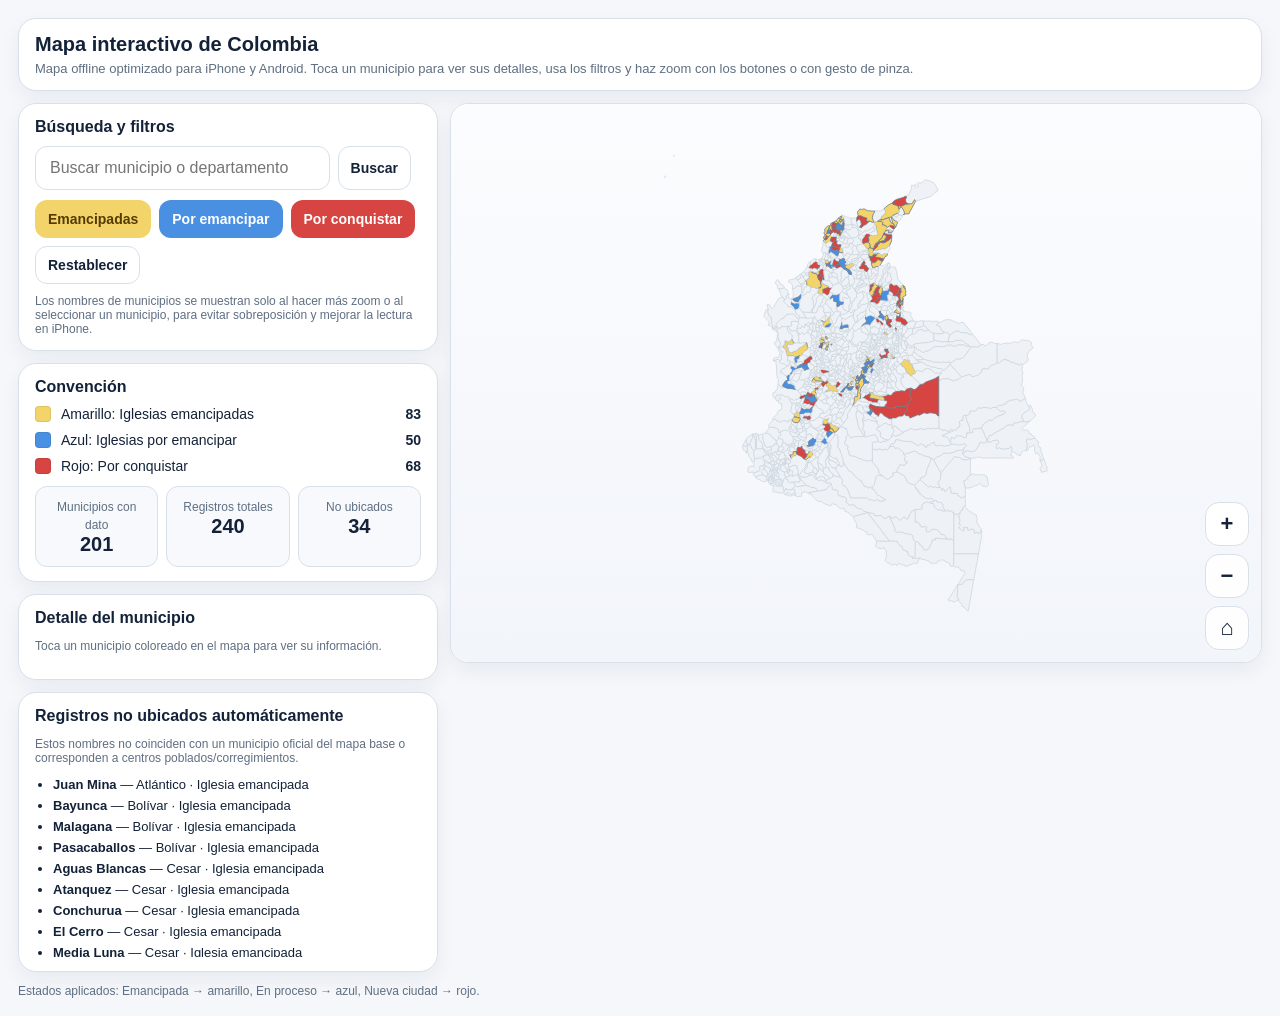
==== commit b21b9607: "Cambios con Nombres en ciudades no listadas" ====
--- a/index.html
+++ b/index.html
@@ -38,8 +38,9 @@
 svg { width:100%; height:100%; display:block; touch-action:none; user-select:none; text-rendering:geometricPrecision; }
 .muni { vector-effect:non-scaling-stroke; }
 .muni-label {
-  font-size:3.2px; fill:#243447; paint-order:stroke; stroke:#fff; stroke-width:0.9px; stroke-linejoin:round;
-  letter-spacing:0.05px; pointer-events:none; user-select:none; visibility:hidden; opacity:0;
+  font-size:4px; fill:#243447; paint-order:stroke; stroke:#fff; stroke-width:0.9px; stroke-linejoin:round;
+  letter-spacing:0.05px; pointer-events:none; user-select:none; display:block; visibility:hidden; opacity:0;
+  transition:opacity .12s linear;
 }
 .toolbar {
   position:absolute; right:12px; bottom:12px; display:flex; flex-direction:column; gap:8px;
@@ -135,7 +136,7 @@
       <div class="panel">
         <h2>Registros no ubicados automáticamente</h2>
         <p class="muted">Estos nombres no coinciden con un municipio oficial del mapa base o corresponden a centros poblados/corregimientos.</p>
-        <ul class="unmatched-list"><li><strong>Juan Mina</strong> <span>— Atlántico</span></li><li><strong>Bayunca</strong> <span>— Bolívar</span></li><li><strong>Malagana</strong> <span>— Bolívar</span></li><li><strong>Pasacaballos</strong> <span>— Bolívar</span></li><li><strong>Aguas Blancas</strong> <span>— Cesar</span></li><li><strong>Atanquez</strong> <span>— Cesar</span></li><li><strong>Conchurua</strong> <span>— Cesar</span></li><li><strong>El Cerro</strong> <span>— Cesar</span></li><li><strong>Media Luna</strong> <span>— Cesar</span></li><li><strong>La Mina</strong> <span>— Cesar</span></li><li><strong>Las Minas de iracal</strong> <span>— Cesar</span></li><li><strong>El Mojao</strong> <span>— Cesar</span></li><li><strong>Patillal</strong> <span>— Cesar</span></li><li><strong>Pontón</strong> <span>— Cesar</span></li><li><strong>Valencia de Jesús</strong> <span>— Cesar</span></li><li><strong>Guacochito</strong> <span>— Cesar</span></li><li><strong>La Vega</strong> <span>— Cesar</span></li><li><strong>Las flores</strong> <span>— Cesar</span></li><li><strong>Las raíces</strong> <span>— Cesar</span></li><li><strong>Los haticos</strong> <span>— Cesar</span></li><li><strong>Los corazones</strong> <span>— Cesar</span></li><li><strong>Maria Angola</strong> <span>— Cesar</span></li><li><strong>Mingueo</strong> <span>— La Guajira</span></li><li><strong>Piedra lisa</strong> <span>— La Guajira</span></li><li><strong>Rio seco</strong> <span>— Cesar</span></li><li><strong>Badillo</strong> <span>— Cesar</span></li><li><strong>Villa rueda</strong> <span>— Cesar</span></li><li><strong>Guatapuri</strong> <span>— Cesar</span></li><li><strong>Casacara</strong> <span>— Cesar</span></li><li><strong>Jagua del pilar</strong> <span>— La Guajira</span></li><li><strong>San José de oriente</strong> <span>— Cesar</span></li><li><strong>Santo Tomas de Villanueva</strong> <span>— Cesar</span></li><li><strong>La Gran Via</strong> <span>— Cundinamarca</span></li><li><strong>Orihueca</strong> <span>— Magdalena</span></li></ul>
+        <ul class="unmatched-list"><li><strong>Juan Mina</strong> <span>— Atlántico · Iglesia emancipada</span></li><li><strong>Bayunca</strong> <span>— Bolívar · Iglesia emancipada</span></li><li><strong>Malagana</strong> <span>— Bolívar · Iglesia emancipada</span></li><li><strong>Pasacaballos</strong> <span>— Bolívar · Iglesia emancipada</span></li><li><strong>Aguas Blancas</strong> <span>— Cesar · Iglesia emancipada</span></li><li><strong>Atanquez</strong> <span>— Cesar · Iglesia emancipada</span></li><li><strong>Conchurua</strong> <span>— Cesar · Iglesia emancipada</span></li><li><strong>El Cerro</strong> <span>— Cesar · Iglesia emancipada</span></li><li><strong>Media Luna</strong> <span>— Cesar · Iglesia emancipada</span></li><li><strong>La Mina</strong> <span>— Cesar · Iglesia emancipada</span></li><li><strong>Las Minas de iracal</strong> <span>— Cesar · Iglesia emancipada</span></li><li><strong>El Mojao</strong> <span>— Cesar · Iglesia emancipada</span></li><li><strong>Patillal</strong> <span>— Cesar · Iglesia emancipada</span></li><li><strong>Pontón</strong> <span>— Cesar · Iglesia emancipada</span></li><li><strong>Valencia de Jesús</strong> <span>— Cesar · Iglesia emancipada</span></li><li><strong>Guacochito</strong> <span>— Cesar · Iglesia por emancipar</span></li><li><strong>La Vega</strong> <span>— Cesar · Iglesia por emancipar</span></li><li><strong>Las flores</strong> <span>— Cesar · Iglesia por emancipar</span></li><li><strong>Las raíces</strong> <span>— Cesar · Iglesia por emancipar</span></li><li><strong>Los haticos</strong> <span>— Cesar · Iglesia por emancipar</span></li><li><strong>Los corazones</strong> <span>— Cesar · Iglesia por emancipar</span></li><li><strong>Maria Angola</strong> <span>— Cesar · Iglesia por emancipar</span></li><li><strong>Mingueo</strong> <span>— La Guajira · Iglesia por emancipar</span></li><li><strong>Piedra lisa</strong> <span>— La Guajira · Iglesia por emancipar</span></li><li><strong>Rio seco</strong> <span>— Cesar · Iglesia por emancipar</span></li><li><strong>Badillo</strong> <span>— Cesar · Iglesia por emancipar</span></li><li><strong>Villa rueda</strong> <span>— Cesar · Iglesia por emancipar</span></li><li><strong>Guatapuri</strong> <span>— Cesar · Iglesia por emancipar</span></li><li><strong>Casacara</strong> <span>— Cesar · Por conquistar</span></li><li><strong>Jagua del pilar</strong> <span>— La Guajira · Por conquistar</span></li><li><strong>San José de oriente</strong> <span>— Cesar · Por conquistar</span></li><li><strong>Santo Tomas de Villanueva</strong> <span>— Cesar · Por conquistar</span></li><li><strong>La Gran Via</strong> <span>— Cundinamarca · Iglesia por emancipar</span></li><li><strong>Orihueca</strong> <span>— Magdalena · Iglesia por emancipar</span></li></ul>
       </div>
     </div>
 
@@ -177,7 +178,8 @@
 const state = { scale: 1, tx: 0, ty: 0 };
 const MIN_SCALE = 1;
 const MAX_SCALE = 12;
-const LABEL_ZOOM_THRESHOLD = 2.2;
+const IS_DESKTOP = window.matchMedia('(pointer:fine)').matches || window.innerWidth >= 980;
+const LABEL_ZOOM_THRESHOLD = IS_DESKTOP ? 1.15 : 2.2;
 const WIDTH = 1000;
 const HEIGHT = 1400;
 
@@ -209,10 +211,12 @@
 
 function setTransform() {
   viewport.setAttribute('transform', `translate(${state.tx} ${state.ty}) scale(${state.scale})`);
-  const font = Math.max(2.6, 5.4 / state.scale);
+  const minFont = IS_DESKTOP ? 4.2 : 2.6;
+  const baseFont = IS_DESKTOP ? 7.2 : 5.4;
+  const font = Math.max(minFont, baseFont / state.scale);
   document.querySelectorAll('.muni-label').forEach(el => {
     el.style.fontSize = font + 'px';
-    el.style.strokeWidth = (1.2 / state.scale) + 'px';
+    el.style.strokeWidth = (IS_DESKTOP ? 1.45 : 1.2) / state.scale + 'px';
   });
   updateLabelVisibility();
 }
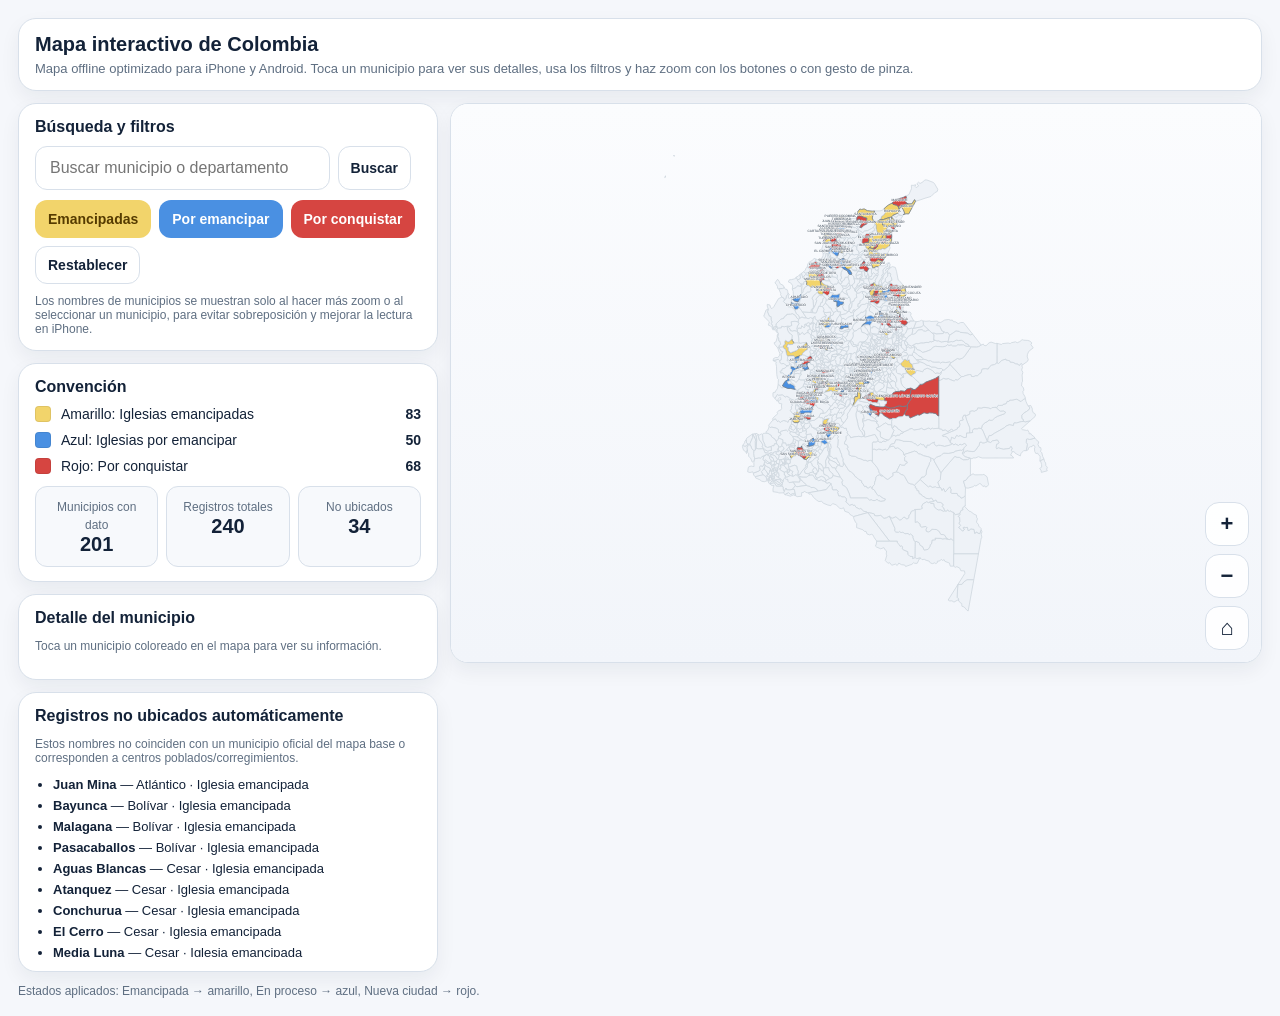
==== commit 3a5c33e0: "modificacion a version inicial con mobile" ====
--- a/index.html
+++ b/index.html
@@ -38,9 +38,8 @@
 svg { width:100%; height:100%; display:block; touch-action:none; user-select:none; text-rendering:geometricPrecision; }
 .muni { vector-effect:non-scaling-stroke; }
 .muni-label {
-  font-size:4px; fill:#243447; paint-order:stroke; stroke:#fff; stroke-width:0.9px; stroke-linejoin:round;
-  letter-spacing:0.05px; pointer-events:none; user-select:none; display:block; visibility:hidden; opacity:0;
-  transition:opacity .12s linear;
+  font-size:8px; fill:#243447; paint-order:stroke; stroke:#fff; stroke-width:2px; stroke-linejoin:round;
+  letter-spacing:0.05px; pointer-events:none; user-select:none; display:block;
 }
 .toolbar {
   position:absolute; right:12px; bottom:12px; display:flex; flex-direction:column; gap:8px;
@@ -179,7 +178,7 @@
 const MIN_SCALE = 1;
 const MAX_SCALE = 12;
 const IS_DESKTOP = window.matchMedia('(pointer:fine)').matches || window.innerWidth >= 980;
-const LABEL_ZOOM_THRESHOLD = IS_DESKTOP ? 1.15 : 2.2;
+const LABEL_ZOOM_THRESHOLD = IS_DESKTOP ? 1 : 2.2;
 const WIDTH = 1000;
 const HEIGHT = 1400;
 
@@ -202,21 +201,17 @@
     const label = labels[item.code];
     if (!label) return;
     const isFiltered = active.has(item.status);
-    const isSelected = selectedCode === item.code;
-    const shouldShow = isFiltered && (state.scale >= LABEL_ZOOM_THRESHOLD || isSelected);
-    label.style.visibility = shouldShow ? 'visible' : 'hidden';
-    label.style.opacity = shouldShow ? '1' : '0';
+    const shouldShow = isFiltered && (IS_DESKTOP || state.scale >= LABEL_ZOOM_THRESHOLD);
+    label.style.display = shouldShow ? 'block' : 'none';
   });
 }
 
 function setTransform() {
   viewport.setAttribute('transform', `translate(${state.tx} ${state.ty}) scale(${state.scale})`);
-  const minFont = IS_DESKTOP ? 4.2 : 2.6;
-  const baseFont = IS_DESKTOP ? 7.2 : 5.4;
-  const font = Math.max(minFont, baseFont / state.scale);
+  const font = IS_DESKTOP ? Math.max(7, 9 / state.scale) : Math.max(3.2, 5.2 / state.scale);
   document.querySelectorAll('.muni-label').forEach(el => {
     el.style.fontSize = font + 'px';
-    el.style.strokeWidth = (IS_DESKTOP ? 1.45 : 1.2) / state.scale + 'px';
+    el.style.strokeWidth = (IS_DESKTOP ? 1.8 : 1.1) / state.scale + 'px';
   });
   updateLabelVisibility();
 }
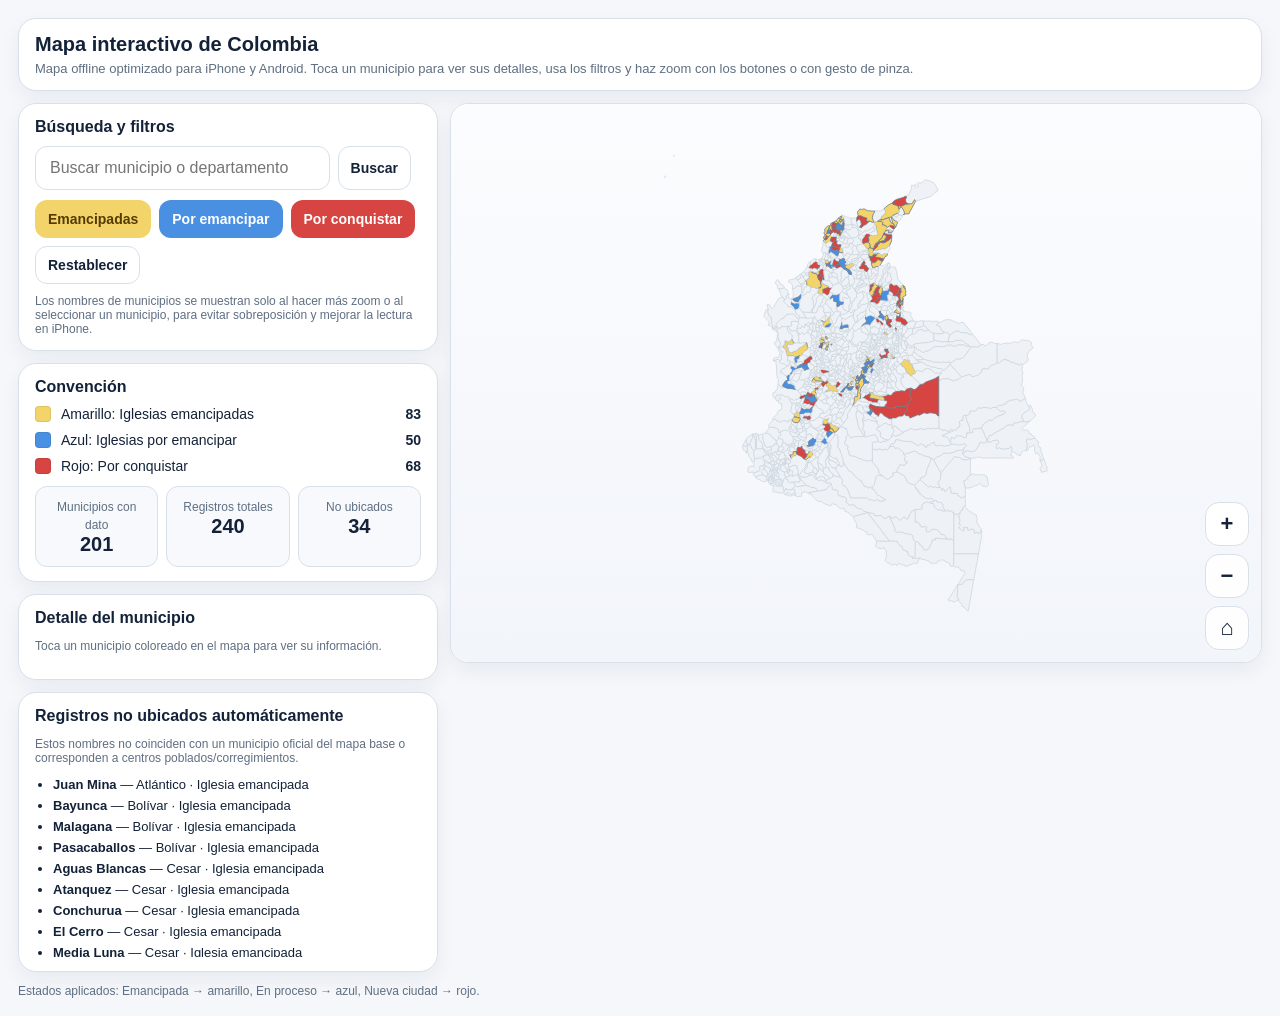
==== commit 96336e30: "Add files via upload Labels corregidos para desktop y mobile" ====
--- a/index.html
+++ b/index.html
@@ -175,6 +175,7 @@
 
 const active = new Set(['Emancipada','En proceso','Nueva ciudad']);
 const state = { scale: 1, tx: 0, ty: 0 };
+let selectedCode = null;
 const MIN_SCALE = 1;
 const MAX_SCALE = 12;
 const IS_DESKTOP = window.matchMedia('(pointer:fine)').matches || window.innerWidth >= 980;
@@ -197,18 +198,31 @@
 }
 
 function updateLabelVisibility() {
+  const allActive = active.size === 3;
+
   municipalities.forEach(item => {
     const label = labels[item.code];
     if (!label) return;
+
     const isFiltered = active.has(item.status);
-    const shouldShow = isFiltered && (IS_DESKTOP || state.scale >= LABEL_ZOOM_THRESHOLD);
+
+    let shouldShow;
+    if (IS_DESKTOP) {
+      // Show label if the item's category is active AND not all 3 are active (to avoid clutter)
+      // OR if this item is currently selected
+      shouldShow = isFiltered && (!allActive || item.code === selectedCode);
+    } else {
+      // On mobile, show only when filtered AND zoomed in enough
+      shouldShow = isFiltered && state.scale >= LABEL_ZOOM_THRESHOLD;
+    }
+
     label.style.display = shouldShow ? 'block' : 'none';
   });
 }
 
 function setTransform() {
   viewport.setAttribute('transform', `translate(${state.tx} ${state.ty}) scale(${state.scale})`);
-  const font = IS_DESKTOP ? Math.max(7, 9 / state.scale) : Math.max(3.2, 5.2 / state.scale);
+  const font = IS_DESKTOP ? Math.max(2.5, 4.5 / state.scale) : Math.max(2.5, 4 / state.scale);
   document.querySelectorAll('.muni-label').forEach(el => {
     el.style.fontSize = font + 'px';
     el.style.strokeWidth = (IS_DESKTOP ? 1.8 : 1.1) / state.scale + 'px';
